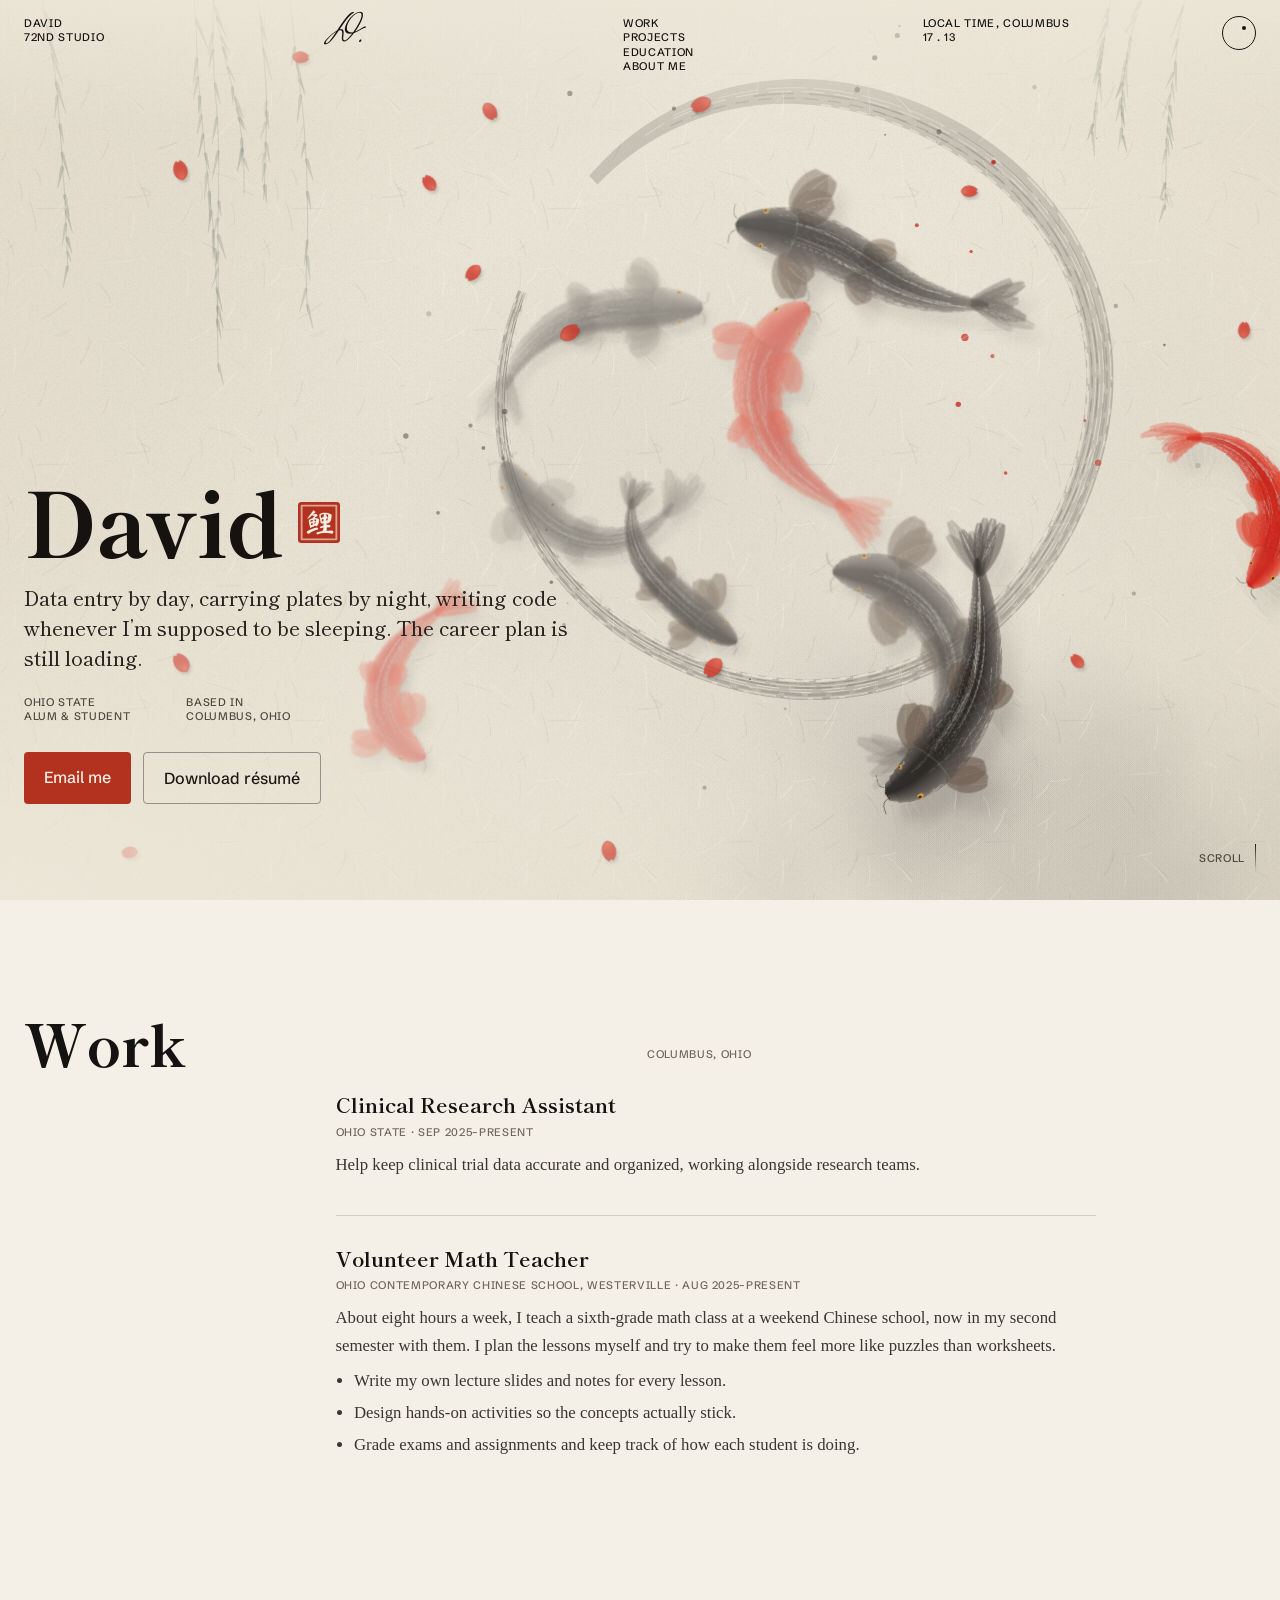
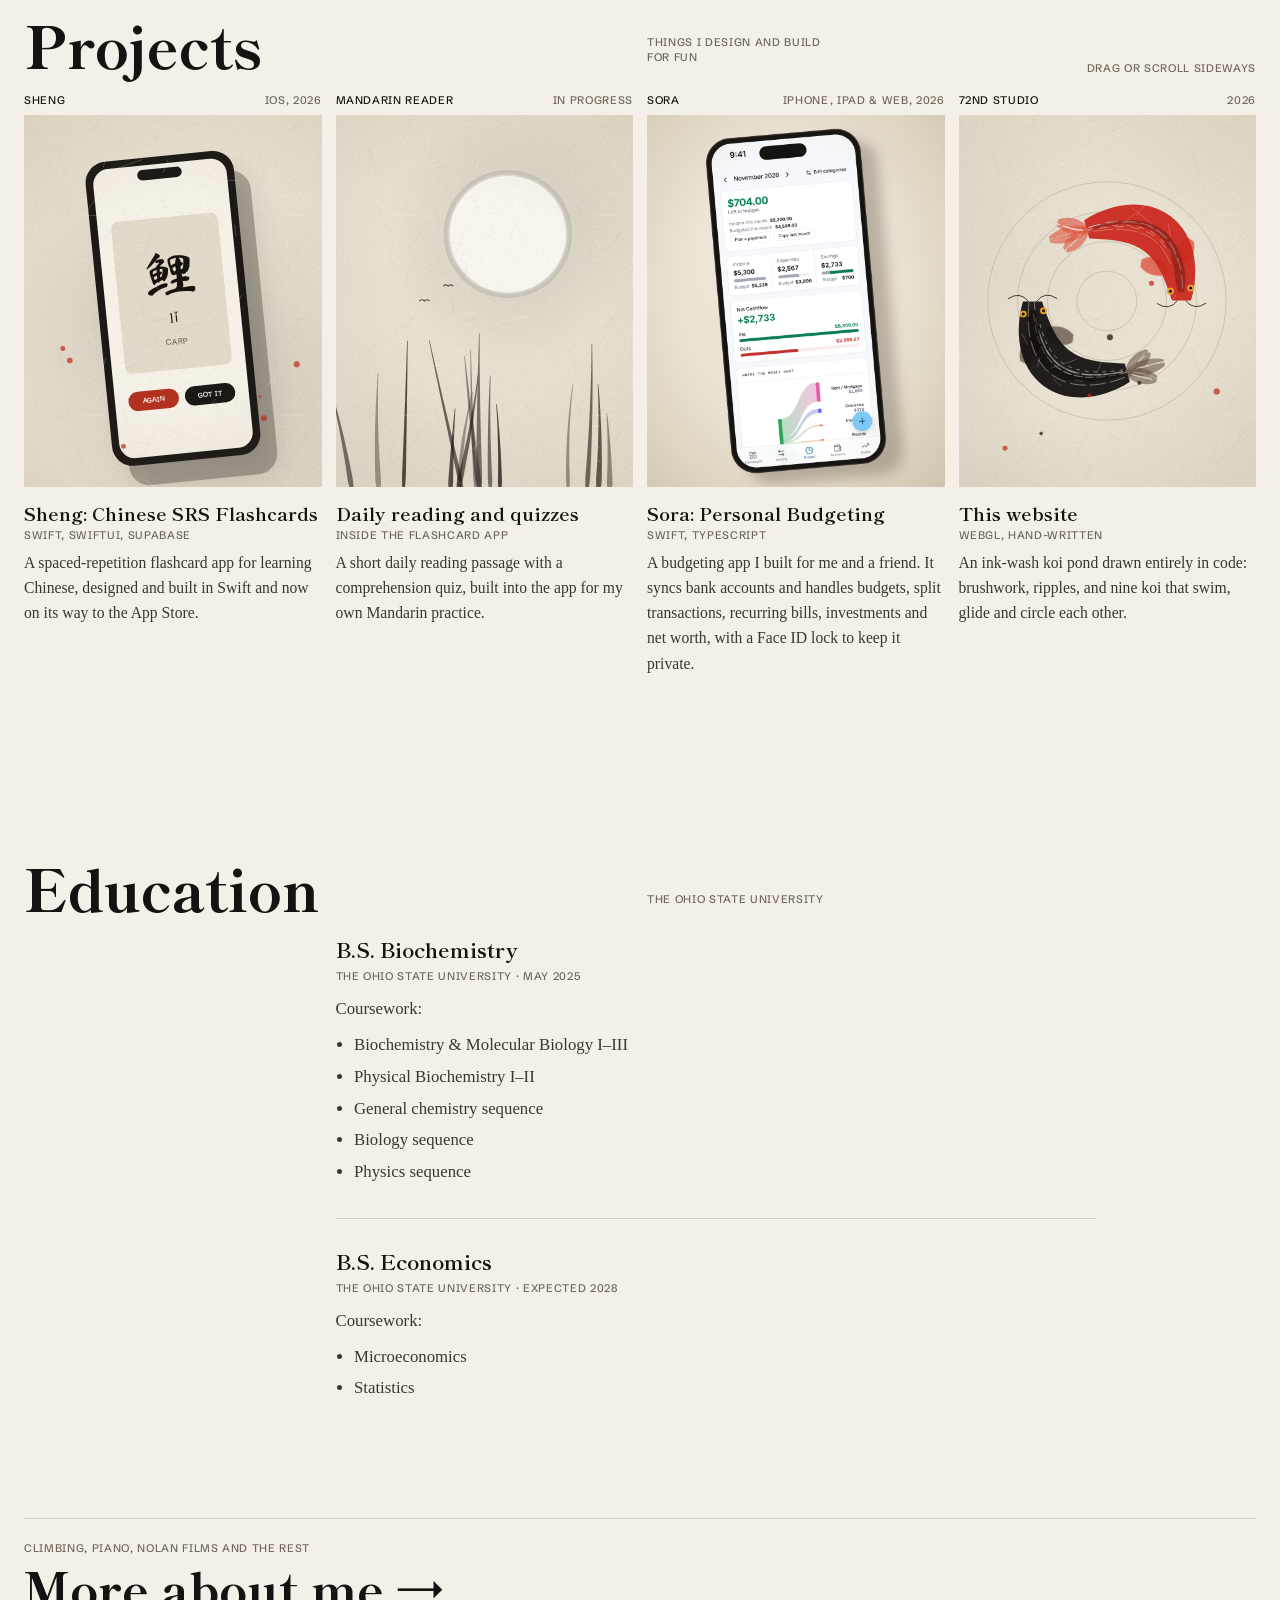
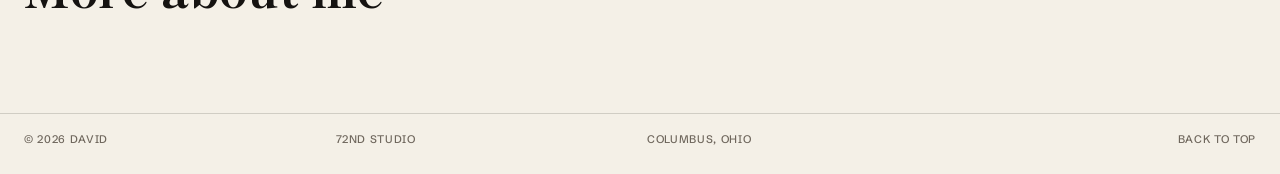
==== index.html @ 35490257 "Move About me to its own page Co-Authored-By: Claude Opus 5.5 <noreply@anthropic.com> Claude-Session" ====
<!doctype html>
<html lang="en">
<head>
<meta charset="utf-8">
<meta name="viewport" content="width=device-width, initial-scale=1">
<title>David | 72nd Studio</title>
<meta name="description" content="David, from Columbus, Ohio. A few things I've made and what I'm up to.">
<meta name="color-scheme" content="light">
<link rel="icon" href="favicon.ico" sizes="any">
<link rel="icon" type="image/png" sizes="32x32" href="favicon-32.png">
<link rel="icon" type="image/png" sizes="192x192" href="icon-192.png">
<link rel="apple-touch-icon" href="apple-touch-icon.png">
<meta name="theme-color" content="#F4F0E7">
<link rel="preconnect" href="https://fonts.googleapis.com">
<link rel="preconnect" href="https://fonts.gstatic.com" crossorigin>
<link href="https://fonts.googleapis.com/css2?family=Shippori+Mincho:wght@500;700;800&family=Schibsted+Grotesk:wght@400;500;600&family=Mrs+Saint+Delafield&display=swap" rel="stylesheet">
<link href="https://fonts.googleapis.com/css2?family=Ma+Shan+Zheng&text=%E9%B2%A4&display=swap" rel="stylesheet">
<style>
  :root {
    --paper: #F4F0E7;
    --paper-2: #EAE3D4;
    --ink: #151311;
    --muted: #6E665C;
    --rule: rgba(21, 19, 17, .16);
    --accent: #B3321F;
    --sans: "Schibsted Grotesk", system-ui, sans-serif;
    --serif: "Shippori Mincho", "Hiragino Mincho ProN", Georgia, serif;
    --sig: "Mrs Saint Delafield", "Snell Roundhand", cursive;
    --gutter: 16px;
    --gap: 12px;
    --head-h: 64px;
  }
  @media (min-width: 760px) { :root { --gutter: 24px; --gap: 14px; } }

  * { box-sizing: border-box; }
  html { -webkit-text-size-adjust: 100%; scroll-behavior: smooth; scroll-padding-top: var(--head-h); }
  body {
    margin: 0; background: var(--paper); color: var(--ink);
    font-family: var(--serif); font-size: 1.05rem; line-height: 1.65;
  }
  a { color: inherit; }
  :focus-visible { outline: 2px solid var(--accent); outline-offset: 3px; border-radius: 2px; }

  /* The small, tracked capitals used for every label, as in an editorial portfolio */
  .label {
    font-family: var(--sans); font-size: 11px; font-weight: 500; line-height: 1.3;
    letter-spacing: .06em; text-transform: uppercase;
  }

  /* ---------- Header: name, signature, sections, local time ---------- */
  .site-head {
    position: fixed; inset: 0 0 auto 0; z-index: 30;
    display: grid; grid-template-columns: 1fr auto 1fr; align-items: start; gap: var(--gap);
    padding: 16px var(--gutter);
    transition: background-color .35s ease, border-color .35s ease;
    border-bottom: 1px solid transparent;
  }
  .site-head.solid {
    background: rgba(244, 240, 231, .9);
    -webkit-backdrop-filter: blur(10px); backdrop-filter: blur(10px);
    border-bottom-color: var(--rule);
  }
  .site-head a { text-decoration: none; }
  .head-name { display: block; }
  .head-sig {
    justify-self: center; font-family: var(--sig); font-size: 40px; line-height: .7;
    letter-spacing: 0; text-transform: none; padding-top: 6px;
  }
  .head-nav, .head-time { display: none; }
  .head-end { justify-self: end; display: flex; align-items: start; gap: 18px; }
  .menu-btn {
    font: inherit; letter-spacing: inherit; text-transform: inherit; color: inherit;
    background: none; border: 0; padding: 0; cursor: pointer;
  }
  .ring {
    width: 34px; height: 34px; border: 1px solid var(--ink); border-radius: 50%;
    display: grid; place-items: center; flex: none;
  }
  .ring::after {
    content: ""; width: 4px; height: 4px; border-radius: 50%; background: var(--ink);
    transform: translate(5px, -5px);
  }
  .ring:hover::after { background: var(--accent); }
  .menu-panel {
    position: fixed; inset: var(--head-h) 0 auto 0; z-index: 29;
    background: var(--paper); border-bottom: 1px solid var(--rule);
    padding: 20px var(--gutter) 28px; display: none;
  }
  .menu-panel.open { display: block; }
  .menu-panel a {
    display: block; font-family: var(--serif); font-size: 1.8rem; font-weight: 700;
    line-height: 1.5; text-decoration: none;
  }
  @media (min-width: 760px) {
    .site-head { grid-template-columns: repeat(4, 1fr) auto; }
    .head-sig { justify-self: start; }
    .head-nav, .head-time { display: block; }
    .head-nav a { display: block; }
    .head-nav a:hover, .head-name:hover { color: var(--accent); }
    .menu-btn, .menu-panel { display: none !important; }
    .head-end { grid-column: 5; }
  }
  .clock .sep { display: inline-block; margin: 0 .3em; animation: tick 2s steps(1) infinite; }
  @keyframes tick { 50% { opacity: .15; } }

  /* ---------- Ink-wash pond hero ---------- */
  .hero {
    position: relative; height: 100vh; height: 100svh; min-height: 560px;
    overflow: hidden; background: #EEE8DA; color: #1A1714;
  }
  .hero canvas {
    position: absolute; inset: 0; width: 100%; height: 100%; display: block;
    touch-action: pan-y;
  }
  .hero::after {
    content: ""; position: absolute; inset: 0; z-index: 1; pointer-events: none;
    background:
      radial-gradient(105% 68% at 0% 100%, rgba(238, 232, 218, .9), rgba(238, 232, 218, 0) 60%),
      linear-gradient(to bottom, rgba(238, 232, 218, .75), rgba(238, 232, 218, 0) 15%);
  }
  .hero.no-gl { background: radial-gradient(120% 90% at 60% 40%, #F3EEE2, #E2D9C6 75%); }
  .hero.no-gl canvas { display: none; }

  .intro {
    position: absolute; left: 0; right: 0; bottom: 0; z-index: 2;
    padding: 0 var(--gutter) 96px; pointer-events: none;
  }
  .intro > div { max-width: 1180px; }
  .intro h1 {
    font-family: var(--serif); font-size: clamp(2.7rem, 7.4vw, 5.6rem);
    line-height: 1.02; letter-spacing: -.01em; font-weight: 800; margin: 0 0 18px; color: #15120F;
  }
  .nowrap { white-space: nowrap; }
  .seal {
    display: inline-grid; place-items: center; vertical-align: .9em;
    font-size: .3em; width: 1.55em; height: 1.55em; margin-left: .55em;
    background: #B3321F; color: #F6EFE2; border-radius: .14em;
    font-family: "Ma Shan Zheng", "Kaiti SC", "STKaiti", "KaiTi", serif; font-weight: 400; line-height: 1;
    box-shadow: inset 0 0 0 .1em #B3321F, inset 0 0 0 .17em rgba(246, 239, 226, .6);
  }
  .seal span { font-size: 1.12em; }
  .intro .lead { font-size: 1.25rem; line-height: 1.5; margin: 0 0 22px; max-width: 30em; color: #26221D; font-weight: 500; }
  .hero-meta {
    display: grid; grid-template-columns: repeat(2, minmax(0, max-content)); gap: 6px 40px;
    color: #4E473F;
  }
  .hero-meta a { pointer-events: auto; text-decoration: none; }
  .hero-meta a:hover { color: var(--accent); }
  .actions { display: flex; flex-wrap: wrap; gap: 12px; margin-top: 28px; font-family: var(--sans); font-size: 1rem; }
  .btn {
    padding: 12px 20px; border-radius: 4px; text-decoration: none; font-weight: 500;
    pointer-events: auto;
  }
  .btn.primary { background: #B3321F; color: #FBF5EA; }
  .btn.primary:hover { background: #962816; }
  .btn.ghost { border: 1.5px solid rgba(26, 23, 20, .4); color: #1A1714; }
  .btn.ghost:hover { border-color: #1A1714; }
  .scroll-cue {
    position: absolute; right: var(--gutter); bottom: 28px; z-index: 2;
    text-decoration: none; color: #4E473F; display: flex; align-items: center; gap: 10px;
  }
  .scroll-cue::after {
    content: ""; width: 1px; height: 28px; background: linear-gradient(#1A1714, transparent);
    animation: drip 2.4s ease-in-out infinite;
  }
  @keyframes drip {
    0% { transform: scaleY(0); transform-origin: top; }
    50% { transform: scaleY(1); transform-origin: top; }
    51% { transform-origin: bottom; }
    100% { transform: scaleY(0); transform-origin: bottom; }
  }
  @media (min-width: 760px) {
    .hero-meta { grid-template-columns: repeat(2, max-content); gap: 6px 56px; }
  }

  /* ---------- Chapters: Work / Education, Projects ---------- */
  .chapter { padding: 112px 0 40px; }
  .chapter-head {
    display: grid; grid-template-columns: 1fr auto; gap: 10px var(--gap);
    padding: 0 var(--gutter); margin-bottom: 18px; align-items: end;
  }
  .chapter-head h2 {
    grid-column: 1 / -1;
    font-family: var(--serif); font-weight: 800; font-size: clamp(2rem, 4.6vw, 3.6rem);
    line-height: 1.05; margin: 0 0 18px;
  }
  .chapter-head .note { color: var(--muted); max-width: 30em; }
  .chapter-head .hint { color: var(--muted); justify-self: end; white-space: nowrap; }
  @media (min-width: 760px) {
    .chapter-head { grid-template-columns: repeat(4, 1fr); }
    .chapter-head h2 { grid-column: 1 / 3; margin: 0; }
    .chapter-head .note { grid-column: 3; }
    .chapter-head .hint { grid-column: 4; }
  }

  .rail {
    display: flex; gap: var(--gap); overflow-x: auto; overscroll-behavior-x: contain;
    scroll-snap-type: x mandatory; scroll-padding-left: var(--gutter);
    padding: 0 var(--gutter) 6px; scrollbar-width: none; cursor: grab;
  }
  .rail::-webkit-scrollbar { display: none; }
  .rail.dragging { cursor: grabbing; scroll-snap-type: none; }
  .rail.dragging .card { pointer-events: none; }
  .card {
    flex: 0 0 78vw; scroll-snap-align: start; margin: 0;
  }
  @media (min-width: 560px) { .card { flex-basis: calc((100vw - 2 * var(--gutter) - var(--gap)) / 2.15); } }
  @media (min-width: 1000px) { .card { flex-basis: calc((100vw - 2 * var(--gutter) - 3 * var(--gap)) / 4); } }
  .card .cap { display: flex; justify-content: space-between; gap: 12px; margin-bottom: 8px; }
  .card .cap span:last-child { color: var(--muted); }
  .art {
    position: relative; aspect-ratio: 4 / 5; overflow: hidden; background: var(--paper-2);
  }
  .art canvas, .art img {
    position: absolute; inset: 0; width: 100%; height: 100%; display: block; object-fit: cover;
    transition: transform 1.2s cubic-bezier(.2, .7, .2, 1);
  }
  .card:hover .art canvas, .card:hover .art img { transform: scale(1.035); }
  .card h3 {
    font-family: var(--serif); font-weight: 700; font-size: 1.15rem; line-height: 1.35;
    margin: 14px 0 2px;
  }
  .card .where { color: var(--muted); margin-bottom: 8px; }
  .card p { margin: 0; font-size: .98rem; line-height: 1.6; color: #3B3631; max-width: 34em; }
  .card ul { margin: 8px 0 0; padding: 0; list-style: none; display: flex; flex-wrap: wrap; gap: 6px; }
  .card li { border: 1px solid var(--rule); padding: 3px 8px; color: #3B3631; }
  .rail-track {
    margin: 22px var(--gutter) 0; height: 1px; background: var(--rule); position: relative;
  }
  .rail-track span {
    position: absolute; left: 0; top: -1px; height: 3px; width: 20%; background: var(--ink);
    transition: width .2s ease, transform .2s ease;
  }
  @media (prefers-reduced-motion: reduce) {
    .art canvas, .art img { transition: none; }
    .clock .sep, .scroll-cue::after { animation: none; }
    html { scroll-behavior: auto; }
  }

  /* ---------- Work and Education: a plain list of entries ---------- */
  .entries { padding: 0 var(--gutter); }
  @media (min-width: 760px) {
    .entries { display: grid; grid-template-columns: repeat(4, 1fr); gap: 0 var(--gap); }
    .entries > * { grid-column: 2 / 5; max-width: 760px; }
  }
  .figures { display: grid; grid-template-columns: repeat(3, 1fr); gap: 16px; margin: 0 0 40px; }
  .figures div { border-left: 3px solid var(--accent); padding-left: 12px; }
  .figures strong { display: block; font-family: var(--serif); font-size: 2rem; line-height: 1.1; font-weight: 800; }
  .figures span { display: block; margin-top: 6px; color: var(--muted); }
  @media (max-width: 520px) { .figures { grid-template-columns: 1fr; } }
  .entry { padding: 0 0 28px; margin: 0 0 28px; border-bottom: 1px solid var(--rule); }
  .entry:last-child { border-bottom: 0; margin-bottom: 0; padding-bottom: 0; }
  .entry h3 { font-family: var(--serif); font-size: 1.3rem; font-weight: 700; line-height: 1.35; margin: 0; }
  .entry .meta { color: var(--muted); margin: 6px 0 12px; }
  .entry p { margin: 0 0 8px; color: #3B3631; }
  .entry ul { margin: 8px 0 0; padding-left: 1.1em; color: #3B3631; }
  .entry li { margin-bottom: 4px; }
  .entry .systems { display: flex; flex-wrap: wrap; gap: 6px; list-style: none; padding: 0; margin-top: 14px; }
  .entry .systems li { border: 1px solid var(--rule); padding: 3px 8px; margin: 0; }

  /* ---------- About me / Contact ---------- */
  .about {
    display: grid; gap: 28px var(--gap); padding: 0 var(--gutter);
  }
  .about .portrait .cap { display: flex; justify-content: space-between; margin-bottom: 8px; }
  .about .portrait .cap span:last-child { color: var(--muted); }
  .about-text .lead {
    font-size: clamp(1.35rem, 2.2vw, 1.75rem); line-height: 1.45; font-weight: 500; margin: 0 0 18px;
  }
  .about-text p { margin: 0 0 14px; color: #3B3631; max-width: 36em; }
  .facts { margin: 0; display: grid; gap: 16px; align-content: start; }
  .facts dt { color: var(--muted); }
  .facts dd { margin: 2px 0 0; font-size: 1.05rem; }
  @media (min-width: 760px) {
    .about { grid-template-columns: repeat(4, 1fr); }
    .about .portrait { grid-column: 1; }
    .about-text { grid-column: 2 / 4; padding-right: 24px; }
    .facts { grid-column: 4; }
  }

  .contact {
    margin: 72px var(--gutter) 0; border-top: 1px solid var(--rule);
    display: grid; grid-template-columns: 1fr; gap: 0 var(--gap);
  }
  .contact a {
    display: block; padding: 18px 0 20px; border-bottom: 1px solid var(--rule); text-decoration: none;
  }
  .contact a .label { color: var(--muted); display: block; margin-bottom: 4px; }
  .contact a strong {
    display: block; font-family: var(--serif); font-weight: 700; font-size: clamp(1.25rem, 2.2vw, 1.7rem);
    line-height: 1.25; overflow-wrap: anywhere;
  }
  .contact a:hover strong { color: var(--accent); }
  @media (min-width: 760px) {
    .contact { grid-template-columns: repeat(4, 1fr); }
    .contact a { border-bottom: 0; padding-top: 22px; }
  }

  .site-foot {
    margin-top: 96px; padding: 18px var(--gutter) 28px; border-top: 1px solid var(--rule);
    display: grid; grid-template-columns: 1fr 1fr; gap: 10px var(--gap); color: var(--muted);
  }
  .site-foot a { text-decoration: none; }
  .site-foot a:hover { color: var(--ink); }
  @media (min-width: 760px) { .site-foot { grid-template-columns: repeat(4, 1fr); } .site-foot > :last-child { justify-self: end; } }
  .more-link { margin: 72px var(--gutter) 0; border-top: 1px solid var(--rule); padding-top: 22px; }
  .more-link a { text-decoration: none; display: inline-block; }
  .more-link .label { display: block; color: var(--muted); margin-bottom: 6px; }
  .more-link strong { font-family: var(--serif); font-weight: 800; font-size: clamp(1.8rem, 4vw, 3rem); line-height: 1.1; }
  .more-link a:hover strong { color: var(--accent); }
</style>
</head>
<body>

<header class="site-head label" id="site-head">
  <a class="head-name" href="#top">David<br>72nd Studio</a>
  <a class="head-sig" href="#top" aria-label="Back to top">D.</a>
  <nav class="head-nav" aria-label="Sections">
    <a href="#work">Work</a>
    <a href="#projects">Projects</a>
    <a href="#education">Education</a>
    <a href="about.html">About me</a>
  </nav>
  <div class="head-time">Local time, Columbus<br><span class="clock" aria-live="off"><span data-h>00</span><span class="sep">.</span><span data-m>00</span></span></div>
  <div class="head-end">
    <button class="menu-btn" type="button" aria-expanded="false" aria-controls="menu-panel">Menu</button>
    <a class="ring" href="#top" aria-label="Back to top"></a>
  </div>
</header>
<nav class="menu-panel" id="menu-panel" aria-label="Sections">
  <a href="#work">Work</a>
  <a href="#projects">Projects</a>
  <a href="#education">Education</a>
  <a href="about.html">About me</a>
</nav>

<section class="hero" id="top" aria-label="Koi pond">
  <canvas id="pond" aria-hidden="true"></canvas>
  <div class="intro">
    <div>
      <h1><span class="nowrap">David<span class="seal" aria-hidden="true"><span>鲤</span></span></span></h1>
      <p class="lead">Data entry by day, carrying plates by night, writing code whenever I’m supposed to be sleeping. The career plan is still&nbsp;loading.</p>
      <div class="hero-meta label">
        <span>Ohio State<br>alum &amp; student</span>
        <a href="about.html">Based in<br>Columbus, Ohio</a>
      </div>
      <div class="actions">
        <a class="btn primary" href="mailto:davidxhvance@gmail.com">Email me</a>
        <a class="btn ghost" href="resume.pdf">Download résumé</a>
      </div>
    </div>
  </div>
  <a class="scroll-cue label" href="#work">Scroll</a>
</section>

<main>

  <section class="chapter" id="work" aria-labelledby="work-title">
    <div class="chapter-head">
      <h2 id="work-title">Work</h2>
      <p class="note label">Columbus, Ohio</p>
    </div>
    <div class="entries">
      <div>
        <div class="entry">
          <h3>Clinical Research Assistant</h3>
          <div class="meta label">Ohio State · Sep 2025–present</div>
          <p>Help keep clinical trial data accurate and organized, working alongside research teams.</p>
        </div>

        <div class="entry">
          <h3>Volunteer Math Teacher</h3>
          <div class="meta label">Ohio Contemporary Chinese School, Westerville · Aug 2025–present</div>
          <p>About eight hours a week, I teach a sixth-grade math class at a weekend Chinese school, now in my second semester with them. I plan the lessons myself and try to make them feel more like puzzles than worksheets.</p>
          <ul>
            <li>Write my own lecture slides and notes for every lesson.</li>
            <li>Design hands-on activities so the concepts actually stick.</li>
            <li>Grade exams and assignments and keep track of how each student is doing.</li>
          </ul>
        </div>
      </div>
    </div>
  </section>

  <section class="chapter" id="projects" aria-labelledby="projects-title">
    <div class="chapter-head">
      <h2 id="projects-title">Projects</h2>
      <p class="note label">Things I design and build<br>for fun</p>
      <span class="hint label">Drag or scroll sideways</span>
    </div>
    <div class="rail" tabindex="0" aria-label="Projects">
      <article class="card">
        <div class="cap label"><span>Sheng</span><span>iOS, 2026</span></div>
        <div class="art" data-art="phone" data-seed="4"></div>
        <h3>Sheng: Chinese SRS Flashcards</h3>
        <div class="where label">Swift, SwiftUI, Supabase</div>
        <p>A spaced-repetition flashcard app for learning Chinese, designed and built in Swift and now on its way to the App Store.</p>
      </article>
      <article class="card">
        <div class="cap label"><span>Mandarin reader</span><span>In progress</span></div>
        <div class="art" data-art="moon" data-seed="8"></div>
        <h3>Daily reading and quizzes</h3>
        <div class="where label">Inside the flashcard app</div>
        <p>A short daily reading passage with a comprehension quiz, built into the app for my own Mandarin practice.</p>
      </article>
      <article class="card">
        <div class="cap label"><span>Sora</span><span>iPhone, iPad &amp; web, 2026</span></div>
        <div class="art"><img src="sora.jpg" alt="Sora's budget screen on an iPhone, showing money left to budget, income, expenses, savings and net cashflow" width="960" height="1200" loading="lazy"></div>
        <h3>Sora: Personal Budgeting</h3>
        <div class="where label">Swift, TypeScript</div>
        <p>A budgeting app I built for me and a friend. It syncs bank accounts and handles budgets, split transactions, recurring bills, investments and net worth, with a Face ID lock to keep it private.</p>
      </article>
      <article class="card">
        <div class="cap label"><span>72nd Studio</span><span>2026</span></div>
        <div class="art" data-art="koi" data-seed="6"></div>
        <h3>This website</h3>
        <div class="where label">WebGL, hand-written</div>
        <p>An ink-wash koi pond drawn entirely in code: brushwork, ripples, and nine koi that swim, glide and circle each other.</p>
      </article>
    </div>
    <div class="rail-track" aria-hidden="true"><span></span></div>
  </section>

  <section class="chapter" id="education" aria-labelledby="education-title">
    <div class="chapter-head">
      <h2 id="education-title">Education</h2>
      <p class="note label">The Ohio State University</p>
    </div>
    <div class="entries">
      <div>
        <div class="entry">
          <h3>B.S. Biochemistry</h3>
          <div class="meta label">The Ohio State University · May 2025</div>
          <p>Coursework:</p>
          <ul>
            <li>Biochemistry &amp; Molecular Biology I–III</li>
            <li>Physical Biochemistry I–II</li>
            <li>General chemistry sequence</li>
            <li>Biology sequence</li>
            <li>Physics sequence</li>
          </ul>
        </div>
        <div class="entry">
          <h3>B.S. Economics</h3>
          <div class="meta label">The Ohio State University · expected 2028</div>
          <p>Coursework:</p>
          <ul>
            <li>Microeconomics</li>
            <li>Statistics</li>
          </ul>
        </div>
      </div>
    </div>
  </section>

  <section class="more-link" aria-label="About me">
    <a href="about.html"><span class="label">Climbing, piano, Nolan films and the rest</span><strong>More about me →</strong></a>
  </section>

</main>

<footer class="site-foot label">
  <span>© <span id="yr"></span> David</span>
  <span>72nd Studio</span>
  <span>Columbus, Ohio</span>
  <a href="#top">Back to top</a>
</footer>

<script>
(() => {
  'use strict';
  document.getElementById('yr').textContent = new Date().getFullYear();

  const hero = document.getElementById('top');
  const canvas = document.getElementById('pond');
  const reduce = matchMedia('(prefers-reduced-motion: reduce)').matches;

  const gl = canvas.getContext('webgl', {
    alpha: false, antialias: false, premultipliedAlpha: false, powerPreference: 'high-performance'
  });
  if (!gl) { hero.classList.add('no-gl'); return; }
  const aniso = gl.getExtension('EXT_texture_filter_anisotropic') ||
                gl.getExtension('WEBKIT_EXT_texture_filter_anisotropic');

  /* ================================================================
     Small helpers
     ================================================================ */
  const clamp = (x, a, b) => (x < a ? a : x > b ? b : x);
  const smooth = (a, b, x) => { const t = clamp((x - a) / (b - a), 0, 1); return t * t * (3 - 2 * t); };
  function rngFrom(seed) {
    let a = seed >>> 0;
    return () => {
      a = (a + 0x6D2B79F5) >>> 0;
      let t = a;
      t = Math.imul(t ^ (t >>> 15), t | 1);
      t ^= t + Math.imul(t ^ (t >>> 7), t | 61);
      return ((t ^ (t >>> 14)) >>> 0) / 4294967296;
    };
  }
  const css = (c, a = 1) => `rgba(${c[0] | 0},${c[1] | 0},${c[2] | 0},${a})`;
  // Texture resolution multiplier: 2 on large or high-density screens, set at start-up
  let RS = 1;
  // A canvas drawn in base texture units but stored at RS x resolution
  function mk(w, h) {
    const c = document.createElement('canvas');
    c.width = Math.round(w * RS); c.height = Math.round(h * RS);
    c.getContext('2d').setTransform(RS, 0, 0, RS, 0, 0);
    return c;
  }
  // Copy one same-sized canvas onto another, pixel for pixel
  function blit(ctx, src) { ctx.save(); ctx.setTransform(1, 0, 0, 1, 0, 0); ctx.drawImage(src, 0, 0); ctx.restore(); }

  /* ================================================================
     Koi anatomy, in texture space (head at left, tail at right)
     ================================================================ */
  const TW = 1024, TH = 256, CY = 128;
  const X0 = 22;                 // snout
  const LB = 0.76 * TW;          // snout to tail base
  const XPED = X0 + LB;          // tail base (caudal peduncle)
  const HWMAX = 80;              // half-width at the widest point
  const TAILX = XPED - 16, TAIL_R = 218, TAIL_A = 0.56;
  const EYE_S = 0.11, EYE_K = 0.9, EYE_R = 7.2;   // eyes sit on the sides of the head

  // Body half-width along the body (s = 0 snout, s = 1 tail base).
  // Koi are blunt-headed and deep-bodied, so the head rounds off quickly
  // and the body stays full well past the middle.
  function hwBody(s) {
    if (s < 0 || s > 1.05) return 0;
    const sm = 0.3, ped = 0.23;
    if (s < sm) return HWMAX * Math.pow(Math.sin(Math.PI / 2 * s / sm), 0.48);
    if (s <= 1) {
      const k = (s - sm) / (1 - sm);
      return HWMAX * (ped + (1 - ped) * Math.pow(Math.cos(Math.PI / 2 * k), 1.0));
    }
    const k = (s - 1) / 0.05;
    return HWMAX * ped * Math.sqrt(Math.max(0, 1 - k * k));
  }
  // Tail fin: a broad, softly forked fan with a frilled edge
  function tailR(a) {
    const t = Math.abs(a) / TAIL_A;
    const frill = 1 + 0.008 * Math.sin(a * 23) + 0.006 * Math.sin(a * 47 + 1.3);
    return TAIL_R * (0.66 + 0.34 * Math.pow(t, 0.9)) * (1 - 0.24 * smooth(0.78, 1, t)) * frill;
  }
  // Pectoral / pelvic fin texture (256 x 256): a rounded paddle of rays
  const FS = 256, FB = { x: 12, y: 128 }, FA0 = -0.74, FA1 = 0.98;
  function finR(a) {
    const t = (a - FA0) / (FA1 - FA0);
    const frill = 1 + 0.007 * Math.sin(a * 19) + 0.005 * Math.sin(a * 41 + 0.7);
    return 184 * (1 - 0.34 * Math.pow(t, 1.8)) * (1 - 0.2 * smooth(0.8, 1, t)) * (1 - 0.14 * smooth(0.14, 0, t)) * frill;
  }

  function bodyPath() {
    const p = new Path2D(), N = 240;
    for (let i = 0; i <= N; i++) { const s = i / N * 1.05; const x = X0 + s * LB, y = CY - hwBody(s); i ? p.lineTo(x, y) : p.moveTo(x, y); }
    for (let i = N; i >= 0; i--) { const s = i / N * 1.05; p.lineTo(X0 + s * LB, CY + hwBody(s)); }
    p.closePath();
    return p;
  }
  function tailPath() {
    const p = new Path2D(); p.moveTo(TAILX, CY);
    for (let k = 0; k <= 80; k++) { const a = -TAIL_A + 2 * TAIL_A * k / 80; const r = tailR(a); p.lineTo(TAILX + Math.cos(a) * r, CY + Math.sin(a) * r); }
    p.closePath();
    return p;
  }
  function finPath() {
    const p = new Path2D(); p.moveTo(FB.x, FB.y);
    for (let k = 0; k <= 80; k++) { const a = FA0 + (FA1 - FA0) * k / 80; const r = finR(a); p.lineTo(FB.x + Math.cos(a) * r, FB.y + Math.sin(a) * r); }
    p.closePath();
    return p;
  }

  /* ================================================================
     Ink-wash painting: koi, fins, petals and the paper itself
     ================================================================ */
  // Three inks: deep sumi black, a lighter grey wash, and vermilion
  const INK = {
    sumi: { body: [18, 16, 15], belly: [70, 64, 60], core: 1.0, edge: 0.9, net: 'rgba(236,230,216,', netA: 0.2, fin: [98, 80, 68], finA: 0.85, tail: [58, 52, 48], gill: 'rgba(236,230,216,0.22)' },
    grey: { body: [52, 50, 48], belly: [118, 112, 106], core: 0.93, edge: 0.75, net: 'rgba(28,26,24,', netA: 0.34, fin: [112, 104, 96], finA: 0.72, tail: [104, 98, 92], gill: 'rgba(28,26,24,0.35)' },
    red:  { body: [204, 36, 26], belly: [226, 76, 56], core: 1.0, edge: 0.9, net: 'rgba(140,18,14,', netA: 0.42, fin: [220, 70, 50], finA: 0.85, tail: [222, 72, 52], gill: 'rgba(140,18,14,0.45)' }
  };
  // Nine koi (jiu li) is the traditional wish for abundance; fewer on small screens
  const KINDS = ['sumi', 'red', 'grey', 'sumi', 'red', 'sumi', 'grey', 'sumi', 'red'];
  const PAPER = [238, 232, 218];

  const OFF = 4000;
  // Fill a path with a soft, blurred edge (works in every browser via the shadow trick)
  function softFill(ctx, path, color, blur) {
    ctx.save();
    ctx.shadowColor = color; ctx.shadowBlur = blur * RS; ctx.shadowOffsetX = OFF * RS; ctx.shadowOffsetY = 0;
    ctx.translate(-OFF, 0); ctx.fillStyle = color; ctx.fill(path);
    ctx.restore();
  }
  function softMask(path, w, h, blur) {
    const m = mk(w, h), x = m.getContext('2d');
    softFill(x, path, '#000', blur);
    return m;
  }

  // One tapered brush stroke along a curve. "dry" streaks of bare paper run through it,
  // the flying-white texture of a fast, half-dry brush.
  function brush(x, rng, p0, p1, p2, w0, w1, color, alpha, dry, leaf) {
    const N = 32, Lp = [], Rp = [], C = [];
    for (let i = 0; i <= N; i++) {
      const t = i / N, it = 1 - t;
      const px = it * it * p0[0] + 2 * it * t * p1[0] + t * t * p2[0];
      const py = it * it * p0[1] + 2 * it * t * p1[1] + t * t * p2[1];
      const dx = 2 * it * (p1[0] - p0[0]) + 2 * t * (p2[0] - p1[0]);
      const dy = 2 * it * (p1[1] - p0[1]) + 2 * t * (p2[1] - p1[1]);
      const l = Math.hypot(dx, dy) || 1, nx = -dy / l, ny = dx / l;
      const press = Math.sin(Math.min(1, t * 5 + 0.25) * Math.PI / 2);
      const w = leaf
        ? w0 * Math.pow(Math.sin(Math.PI * (0.06 + t * 0.9)), 0.55) / 2 + w1 / 2
        : (w0 + (w1 - w0) * Math.pow(t, 0.75)) * press / 2;
      Lp.push([px + nx * w, py + ny * w]); Rp.push([px - nx * w, py - ny * w]); C.push([px, py, nx, ny, w]);
    }
    const path = new Path2D();
    path.moveTo(Lp[0][0], Lp[0][1]);
    for (const q of Lp) path.lineTo(q[0], q[1]);
    for (let i = Rp.length - 1; i >= 0; i--) path.lineTo(Rp[i][0], Rp[i][1]);
    path.closePath();
    // Leaf dabs are laid down wet, so their edges bleed softly into the paper
    if (leaf) softFill(x, path, css(color, alpha), 2.6); else { x.fillStyle = css(color, alpha); x.fill(path); }
    if (dry) {
      x.save(); x.clip(path); x.globalCompositeOperation = 'destination-out'; x.lineCap = 'round';
      for (let k = 0; k < dry; k++) {
        const o = (rng() - 0.5) * 0.9, t0 = Math.floor(rng() * N * 0.5);
        x.lineWidth = 0.5 + rng() * 1.4;
        x.setLineDash([3 + rng() * 22, 2 + rng() * 9]);
        x.strokeStyle = `rgba(0,0,0,${0.35 + rng() * 0.5})`;
        x.beginPath();
        for (let i = t0; i <= N; i++) { const c = C[i]; const X = c[0] + c[2] * c[4] * o, Y = c[1] + c[3] * c[4] * o; i === t0 ? x.moveTo(X, Y) : x.lineTo(X, Y); }
        x.stroke();
      }
      x.restore();
    }
    return path;
  }

  function paintInkTail(ctx, K, rng) {
    const t = mk(TW, TH), x = t.getContext('2d');
    const bx = XPED - 18, n = 6 + Math.floor(rng() * 3);
    for (let k = 0; k < n; k++) {
      const a = (-1 + 2 * clamp((k + (rng() - 0.5) * 0.6) / (n - 1), 0, 1)) * TAIL_A * 0.95;
      const R = tailR(a) * (0.8 + rng() * 0.24);
      const sway = (rng() - 0.5) * 16;
      brush(x, rng,
        [bx + rng() * 8, CY + (rng() - 0.5) * 12],
        [TAILX + Math.cos(a) * R * 0.5, CY + Math.sin(a) * R * 0.42 + sway],
        [TAILX + Math.cos(a) * R, CY + Math.sin(a) * R],
        30 + rng() * 18, 2, K.tail, K.finA * (0.55 + rng() * 0.35), 4, true);
    }
    blit(ctx, t);
  }

  // The criss-cross scale net of xieyi koi painting, wrapped around the body
  function paintNet(ctx, K, rng) {
    const n = mk(TW, TH), x = n.getContext('2d');
    const pitch = 28, dth = 0.42;
    x.lineCap = 'round';
    for (const dir of [1, -1]) {
      for (let x0 = X0 + 0.1 * LB - 300; x0 < XPED + 300; x0 += pitch) {
        x.beginPath();
        let on = false;
        for (let th = -1.35; th <= 1.351; th += 0.05) {
          const px = x0 + dir * th / dth * pitch, s = (px - X0) / LB;
          if (s < 0.22 || s > 1.0) { on = false; continue; }
          const y = CY + Math.sin(th) * hwBody(s);
          if (on) x.lineTo(px, y); else { x.moveTo(px, y); on = true; }
        }
        x.lineWidth = 0.9 + rng() * 1.1;
        x.setLineDash([10 + rng() * 40, 2 + rng() * 10]);
        x.strokeStyle = K.net + (K.netA * (0.5 + rng() * 0.6)) + ')';
        x.stroke();
      }
    }
    // Fade the net in behind the gills and let it thin out toward the tail
    x.globalCompositeOperation = 'destination-in';
    const g = x.createLinearGradient(X0 + 0.2 * LB, 0, XPED, 0);
    g.addColorStop(0, 'rgba(0,0,0,0)'); g.addColorStop(0.16, 'rgba(0,0,0,1)'); g.addColorStop(1, 'rgba(0,0,0,0.45)');
    x.fillStyle = g; x.fillRect(0, 0, TW, TH);
    blit(ctx, n);
  }

  // The body's ink, computed pixel by pixel: darkest along the back, thinning at the flanks
  // and toward the tail (much faster than painting it column by column)
  function bodyWash(K, lean) {
    const c = mk(TW, TH), x = c.getContext('2d');
    const DW = c.width, DH = c.height, img = x.createImageData(DW, DH), d = img.data;
    const stops = (cA, eA) => [
      [0, K.belly, eA * 0.75], [0.28 + lean, K.body, cA * 0.95], [0.55 + lean, K.body, cA],
      [0.86, K.belly, eA], [1, K.belly, eA * 0.6]];
    for (let xd = 0; xd < DW; xd++) {
      const s = ((xd + 0.5) / RS - X0) / LB, hw = hwBody(s);
      if (hw <= 0) continue;
      const fade = smooth(0.6, 1.05, s);
      const st = stops(K.core * (1 - 0.3 * fade), K.edge * (1 - 0.35 * fade));
      const y0 = Math.max(0, Math.floor((CY - hw) * RS)), y1 = Math.min(DH - 1, Math.ceil((CY + hw) * RS));
      for (let yd = y0; yd <= y1; yd++) {
        const u = ((yd + 0.5) / RS - (CY - hw)) / (2 * hw);
        if (u <= 0 || u >= 1) continue;
        let k = 0;
        while (k < st.length - 2 && u > st[k + 1][0]) k++;
        const [u0, c0, a0] = st[k], [u1, c1, a1] = st[k + 1];
        const f = clamp((u - u0) / (u1 - u0), 0, 1);
        const cover = clamp(Math.min(u, 1 - u) * 2 * hw * RS, 0, 1);
        const i = (yd * DW + xd) * 4;
        d[i] = c0[0] + (c1[0] - c0[0]) * f;
        d[i + 1] = c0[1] + (c1[1] - c0[1]) * f;
        d[i + 2] = c0[2] + (c1[2] - c0[2]) * f;
        d[i + 3] = (a0 + (a1 - a0) * f) * cover * 255;
      }
    }
    x.putImageData(img, 0, 0);
    return c;
  }

  function paintInkKoi(K, seed) {
    const rng = rngFrom(seed);
    const c = mk(TW, TH), ctx = c.getContext('2d');
    paintInkTail(ctx, K, rng);

    // Body: one loaded brush, darkest along the back, thinning at the flanks and toward the tail
    const body = bodyPath();
    const lean = (rng() - 0.5) * 0.3;
    const b = bodyWash(K, lean), x = b.getContext('2d');
    x.save(); x.clip(body);
    // Wet ink pooling unevenly
    for (let k = 0; k < 16; k++) {
      const px = X0 + (0.05 + rng() * 0.9) * LB, py = CY + (rng() - 0.5) * HWMAX * 1.4, r = 14 + rng() * 40;
      const gg = x.createRadialGradient(px, py, 0, px, py, r);
      const dark = rng() < 0.6;
      gg.addColorStop(0, css(dark ? K.body : K.belly, dark ? 0.22 : 0.18)); gg.addColorStop(1, css(K.body, 0));
      x.fillStyle = gg; x.fillRect(px - r, py - r, 2 * r, 2 * r);
    }
    // A few sweeping strokes along the body give it the push of a real brush
    const ns = 3 + Math.floor(rng() * 3);
    for (let k = 0; k < ns; k++) {
      const th = (rng() * 2 - 1) * 0.6, s0 = 0.1 + rng() * 0.15, s2 = 0.85 + rng() * 0.15;
      const yAt = s => CY + Math.sin(th) * hwBody(s) * 0.85;
      brush(x, rng, [X0 + s0 * LB, yAt(s0)], [X0 + 0.5 * LB, yAt(0.5) + (rng() - 0.5) * 10], [X0 + s2 * LB, yAt(s2)],
        26 + rng() * 26, 4, K.body, 0.16 + rng() * 0.16, 5);
    }
    paintNet(x, K, rng);
    // Gill line
    x.beginPath();
    for (let th = -1.25; th <= 1.25; th += 0.05) {
      const s = 0.2 + 0.035 * Math.cos(th), px = X0 + s * LB, py = CY + Math.sin(th) * hwBody(s);
      th === -1.25 ? x.moveTo(px, py) : x.lineTo(px, py);
    }
    x.strokeStyle = K.gill; x.lineWidth = 2.2; x.stroke();
    x.restore();

    // Flying white: streaks of bare paper along the body, and a frayed, brushed edge
    x.save(); x.globalCompositeOperation = 'destination-out'; x.lineCap = 'round';
    for (let k = 0; k < 18; k++) {
      const th0 = (rng() * 2 - 1) * 1.2, s1 = 0.16 + rng() * 0.5, s2 = Math.min(1.02, s1 + 0.12 + rng() * 0.4);
      x.lineWidth = 0.6 + rng() * 1.8;
      x.setLineDash([4 + rng() * 28, 2 + rng() * 10]);
      x.strokeStyle = `rgba(0,0,0,${0.3 + rng() * 0.55})`;
      x.beginPath();
      for (let s = s1; s <= s2; s += 0.004) {
        const th = th0 + 0.08 * Math.sin(s * 23 + k), px = X0 + s * LB, py = CY + Math.sin(th) * hwBody(s);
        s === s1 ? x.moveTo(px, py) : x.lineTo(px, py);
      }
      x.stroke();
    }
    x.setLineDash([]);
    for (const side of [-1, 1]) {
      for (let k = 0; k < 80; k++) {
        const s = 0.1 + rng() * 0.95, hw = hwBody(s), px = X0 + s * LB;
        const py = CY + side * hw * (0.88 + rng() * 0.14);
        x.lineWidth = 0.8 + rng() * 2.4;
        x.strokeStyle = `rgba(0,0,0,${0.5 + rng() * 0.5})`;
        x.beginPath(); x.moveTo(px, py); x.lineTo(px + 6 + rng() * 26, py + side * rng() * 2); x.stroke();
      }
    }
    x.restore();
    blit(ctx, b);

    // Dorsal fin: a few short strokes along the spine
    const nd = 4 + Math.floor(rng() * 3);
    for (let k = 0; k < nd; k++) {
      const s = 0.38 + 0.34 * k / nd, px = X0 + s * LB, side = rng() < 0.5 ? -1 : 1;
      brush(ctx, rng, [px, CY], [px + 9, CY + side], [px + 20 + rng() * 8, CY + side * (1 + rng() * 2)],
        4, 1, K.body, 0.35, 0);
    }

    // Mouth
    ctx.beginPath();
    for (let th = -1.0; th <= 1.0; th += 0.05) {
      const s = 0.012 + 0.012 * (1 - Math.cos(th)), px = X0 + s * LB, py = CY + Math.sin(th) * hwBody(Math.max(s, 0.02)) * 0.9;
      th === -1.0 ? ctx.moveTo(px, py) : ctx.lineTo(px, py);
    }
    ctx.strokeStyle = K === INK.red ? 'rgba(120,16,12,0.8)' : 'rgba(14,12,11,0.85)'; ctx.lineWidth = 2.6; ctx.stroke();

    // Eyes: the bright orange-gold eye of the painted koi
    const ex = X0 + EYE_S * LB;
    for (const sd of [-1, 1]) {
      const ey = CY + sd * hwBody(EYE_S) * 0.86;
      const g = ctx.createRadialGradient(ex - 1, ey, 1, ex, ey, 8);
      g.addColorStop(0, '#F7B941'); g.addColorStop(0.8, '#E9922A'); g.addColorStop(1, 'rgba(170,90,20,0.9)');
      ctx.fillStyle = g; ctx.beginPath(); ctx.arc(ex, ey, 8, 0, 6.28); ctx.fill();
      ctx.fillStyle = '#0E0C0B'; ctx.beginPath(); ctx.arc(ex - 1.5, ey + sd * 1.2, 3.8, 0, 6.28); ctx.fill();
    }

    // Barbels: fine curling ink lines
    ctx.lineCap = 'round';
    for (const sd of [-1, 1]) {
      const y0 = CY + sd * hwBody(0.02) * 0.65;
      ctx.strokeStyle = 'rgba(16,14,13,0.85)'; ctx.lineWidth = 1.5;
      ctx.beginPath(); ctx.moveTo(X0 + 3, y0);
      ctx.quadraticCurveTo(X0 - 16, y0 + sd * 6, X0 - 10, y0 + sd * (hwBody(0.06) * 0.55 + 16));
      ctx.stroke();
    }
    return c;
  }

  // Pectoral and pelvic fins: a few broad, quick dabs of the brush
  function paintInkFin(K, seed) {
    const rng = rngFrom(seed ^ 0x51ed27);
    const c = mk(FS, FS), x = c.getContext('2d');
    const n = 2 + Math.floor(rng() * 2);
    for (let k = 0; k < n; k++) {
      const a = FA0 + (FA1 - FA0) * (0.25 + 0.6 * clamp((k + 0.5 + (rng() - 0.5) * 0.5) / n, 0, 1));
      const R = finR(a) * (0.85 + rng() * 0.2);
      brush(x, rng,
        [FB.x + 2, FB.y + (rng() - 0.5) * 10],
        [FB.x + Math.cos(a) * R * 0.5, FB.y + Math.sin(a) * R * 0.5 + (rng() - 0.5) * 14],
        [FB.x + Math.cos(a) * R, FB.y + Math.sin(a) * R],
        76 + rng() * 30, 8, K.fin, K.finA * (0.7 + rng() * 0.3), 3, true);
    }
    return c;
  }

  // A plum-blossom petal in vermilion watercolour
  function paintPetal(seed) {
    const rng = rngFrom(seed);
    const c = mk(64, 64), x = c.getContext('2d');
    const p = new Path2D();
    const w = 20 + rng() * 6;
    p.moveTo(6, 32);
    p.bezierCurveTo(14, 32 - w, 46, 32 - w * 0.9, 58, 27);
    p.lineTo(53, 32);
    p.lineTo(58, 37);
    p.bezierCurveTo(46, 32 + w * 0.9, 14, 32 + w, 6, 32);
    p.closePath();
    softFill(x, p, 'rgba(208,52,38,0.92)', 1.4);
    const g = x.createRadialGradient(14, 32, 2, 26, 32, 34);
    g.addColorStop(0, 'rgba(240,120,96,0.55)'); g.addColorStop(1, 'rgba(200,38,28,0)');
    x.fillStyle = g; x.fill(p);
    x.strokeStyle = 'rgba(150,22,16,0.45)'; x.lineWidth = 1.3; x.stroke(p);
    return c;
  }

  // The paper: grain, faint washes, a brushed enso, willow strands and a few ink flecks
  function grainTile(rng) {
    const t = document.createElement('canvas'); t.width = t.height = 256;
    const x = t.getContext('2d');
    const img = x.createImageData(256, 256), d = img.data;
    for (let i = 0; i < d.length; i += 4) {
      const v = rng();
      d[i] = 110; d[i + 1] = 98; d[i + 2] = 80; d[i + 3] = v < 0.5 ? v * 22 : 0;
    }
    x.putImageData(img, 0, 0);
    x.lineCap = 'round';
    for (let k = 0; k < 70; k++) {
      const px = rng() * 256, py = rng() * 256, a = rng() * Math.PI, l = 6 + rng() * 26;
      x.strokeStyle = rng() < 0.5 ? 'rgba(120,104,84,0.08)' : 'rgba(255,252,244,0.25)';
      x.lineWidth = 0.6 + rng();
      x.beginPath(); x.moveTo(px, py); x.quadraticCurveTo(px + Math.cos(a) * l * 0.5 + 3, py + Math.sin(a) * l * 0.5, px + Math.cos(a) * l, py + Math.sin(a) * l); x.stroke();
    }
    return t;
  }

  function paintPaper() {
    const c = document.createElement('canvas');
    c.width = canvas.width; c.height = canvas.height;
    const x = c.getContext('2d');
    const rng = rngFrom(20261029);
    x.setTransform(DPR, 0, 0, DPR, 0, 0);
    x.fillStyle = css(PAPER); x.fillRect(0, 0, W, H);

    // Large, faint washes, like water seen on silk
    for (let k = 0; k < 9; k++) {
      const px = rng() * W, py = rng() * H, r = Math.max(W, H) * (0.15 + rng() * 0.3);
      const g = x.createRadialGradient(px, py, 0, px, py, r);
      g.addColorStop(0, `rgba(120,118,112,${0.025 + rng() * 0.04})`); g.addColorStop(1, 'rgba(120,118,112,0)');
      x.fillStyle = g; x.fillRect(px - r, py - r, 2 * r, 2 * r);
    }
    // Misty grey wash rising from the lower right
    for (let k = 0; k < 26; k++) {
      const px = W * (0.6 + rng() * 0.45), py = H * (0.72 + rng() * 0.35), r = Math.min(W, H) * (0.06 + rng() * 0.14);
      const g = x.createRadialGradient(px, py, 0, px, py, r);
      g.addColorStop(0, `rgba(90,90,88,${0.03 + rng() * 0.05})`); g.addColorStop(1, 'rgba(90,90,88,0)');
      x.fillStyle = g; x.fillRect(px - r, py - r, 2 * r, 2 * r);
    }

    // Enso: one unbroken brushed circle, left slightly open
    const small = W < 700;
    const ecx = small ? W * 0.52 : W * 0.63, ecy = small ? H * 0.3 : H * 0.44;
    const ER = Math.min(W, H) * (small ? 0.3 : 0.33);
    const a0 = -2.35, sweep = Math.PI * 1.86, N = 260;
    const outer = [], inner = [], mid = [];
    for (let i = 0; i <= N; i++) {
      const t = i / N, a = a0 + sweep * t;
      const w = (4 + 20 * Math.sin(Math.min(1, t * 3 + 0.15) * Math.PI / 2) * (1 - 0.82 * Math.pow(t, 1.6))) * (Math.min(W, H) / 900 + 0.35);
      const r = ER * (1 + 0.025 * Math.sin(t * 7 + 1) + 0.01 * Math.sin(t * 23));
      outer.push([ecx + Math.cos(a) * (r + w / 2), ecy + Math.sin(a) * (r + w / 2)]);
      inner.push([ecx + Math.cos(a) * (r - w / 2), ecy + Math.sin(a) * (r - w / 2)]);
      mid.push([a, r, w]);
    }
    const ep = new Path2D();
    ep.moveTo(outer[0][0], outer[0][1]);
    for (const q of outer) ep.lineTo(q[0], q[1]);
    for (let i = inner.length - 1; i >= 0; i--) ep.lineTo(inner[i][0], inner[i][1]);
    ep.closePath();
    x.fillStyle = 'rgba(32,30,28,0.17)'; x.fill(ep);
    x.save(); x.clip(ep); x.lineCap = 'round';
    for (let k = 0; k < 14; k++) {
      const o = (rng() - 0.5) * 0.95, start = Math.floor(rng() * N * 0.4);
      x.lineWidth = 0.6 + rng() * 1.6;
      x.setLineDash([6 + rng() * 40, 3 + rng() * 14]);
      x.strokeStyle = rng() < 0.55 ? css(PAPER, 0.7) : 'rgba(30,28,26,0.12)';
      x.beginPath();
      for (let i = start; i <= N; i++) { const [a, r, w] = mid[i]; const rr = r + o * w; const X = ecx + Math.cos(a) * rr, Y = ecy + Math.sin(a) * rr; i === start ? x.moveTo(X, Y) : x.lineTo(X, Y); }
      x.stroke();
    }
    x.restore();
    x.setLineDash([]);

    // Willow strands hanging from the upper corners, pale green-grey
    const strand = (sx, sy, len, lean) => {
      let px = sx, py = sy, a = Math.PI / 2 + lean;
      x.strokeStyle = 'rgba(96,108,98,0.18)'; x.lineWidth = 1.1;
      const pts = [];
      x.beginPath(); x.moveTo(px, py);
      const steps = 40;
      for (let i = 0; i < steps; i++) {
        a += (rng() - 0.5) * 0.06 - lean * 0.02;
        px += Math.cos(a) * len / steps; py += Math.sin(a) * len / steps;
        x.lineTo(px, py); pts.push([px, py, a]);
      }
      x.stroke();
      for (let i = 2; i < pts.length; i += 2) {
        if (rng() < 0.35) continue;
        const [qx, qy, qa] = pts[i], side = rng() < 0.5 ? 1 : -1;
        const la = qa + side * (0.1 + rng() * 0.22), ll = (16 + rng() * 22) * (1 - i / pts.length * 0.3);
        brush(x, rng, [qx, qy], [qx + Math.cos(la) * ll * 0.5, qy + Math.sin(la) * ll * 0.5], [qx + Math.cos(la) * ll, qy + Math.sin(la) * ll],
          3.6 + rng() * 1.6, 0.6, [104, 122, 108], 0.16 + rng() * 0.14, 0);
      }
    };
    const scale = Math.min(1, W / 1200) * 0.6 + 0.4;
    const nl = small ? 3 : 6;
    for (let k = 0; k < nl; k++) strand(W * (0.02 + rng() * 0.22), -10, H * (0.22 + rng() * 0.22) * scale, -0.2 + rng() * 0.25);
    if (!small) for (let k = 0; k < 3; k++) strand(W * (0.86 + rng() * 0.12), -10, H * (0.14 + rng() * 0.14), 0.1 + rng() * 0.2);

    // Ink flecks around the enso, and a few drops of vermilion
    for (let k = 0; k < 34; k++) {
      const a = rng() * Math.PI * 2, d = ER * (0.9 + rng() * 0.5);
      const px = ecx + Math.cos(a) * d, py = ecy + Math.sin(a) * d;
      x.fillStyle = `rgba(28,26,24,${0.15 + rng() * 0.35})`;
      x.beginPath(); x.arc(px, py, 0.6 + rng() * 2.4, 0, 6.28); x.fill();
    }
    for (let k = 0; k < 9; k++) {
      const a = -1.2 + rng() * 1.6, d = ER * (0.5 + rng() * 0.6);
      x.fillStyle = `rgba(200,44,32,${0.5 + rng() * 0.35})`;
      x.beginPath(); x.arc(ecx + Math.cos(a) * d, ecy + Math.sin(a) * d, 1.2 + rng() * 2.6, 0, 6.28); x.fill();
    }

    // Grain over everything, at full device resolution
    x.setTransform(1, 0, 0, 1, 0, 0);
    x.fillStyle = x.createPattern(grainTile(rng), 'repeat');
    x.fillRect(0, 0, c.width, c.height);
    // A soft, warm vignette at the edges of the sheet
    const vg = x.createRadialGradient(c.width * 0.55, c.height * 0.45, Math.min(c.width, c.height) * 0.3, c.width * 0.5, c.height * 0.5, Math.max(c.width, c.height) * 0.75);
    vg.addColorStop(0, 'rgba(150,130,100,0)'); vg.addColorStop(1, 'rgba(150,130,100,0.16)');
    x.fillStyle = vg; x.fillRect(0, 0, c.width, c.height);
    return c;
  }

  /* ================================================================
     WebGL plumbing
     ================================================================ */
  const PREC = '#ifdef GL_FRAGMENT_PRECISION_HIGH\nprecision highp float;\n#else\nprecision mediump float;\n#endif\n';

  const VS_QUAD = `
    attribute vec2 aPos; varying vec2 vUv;
    void main(){ vUv = aPos * 0.5 + 0.5; gl_Position = vec4(aPos, 0.0, 1.0); }`;

  const FS_COPY = `
    uniform sampler2D uTex; varying vec2 vUv;
    void main(){ gl_FragColor = texture2D(uTex, vUv); }`;

  const VS_MESH = `
    attribute vec2 aPos; attribute vec2 aUv; attribute vec2 aA; attribute vec2 aC;
    uniform vec2 uRes; uniform vec2 uOffset;
    varying vec2 vUv;
    void main(){
      vec2 p = aPos + uOffset;
      gl_Position = vec4(p.x / uRes.x * 2.0 - 1.0, 1.0 - p.y / uRes.y * 2.0, 0.0, 1.0);
      vUv = aUv;
    }`;

  // Painted koi: deeper fish soften and fade into the paper like distant ink
  const FS_KOI = `
    uniform sampler2D uAlb; uniform float uBias, uDepth; uniform vec3 uPaper;
    varying vec2 vUv;
    void main(){
      vec4 a = texture2D(uAlb, vUv, uBias);
      if (a.a < 0.003) discard;
      vec3 c = mix(a.rgb / a.a, uPaper, uDepth * 0.55);
      float al = a.a * (1.0 - uDepth * 0.3);
      gl_FragColor = vec4(c * al, al);
    }`;

  // A faint grey bleed beneath each fish, as if the ink had soaked into damp paper
  const FS_SHADOW = `
    uniform sampler2D uAlb; uniform float uAlpha, uBias;
    varying vec2 vUv;
    void main(){
      float a = texture2D(uAlb, vUv, uBias).a;
      gl_FragColor = vec4(vec3(0.16, 0.15, 0.14) * a * uAlpha, a * uAlpha);
    }`;

  // Floating petals
  const FS_SPRITE = `
    uniform sampler2D uAlb; uniform float uAlpha;
    varying vec2 vUv;
    void main(){ gl_FragColor = texture2D(uAlb, vUv) * uAlpha; }`;

  // The water surface: ripples gently bend the painting and are drawn as fine ink rings
  const FS_COMP = `
    uniform sampler2D uScene; uniform sampler2D uWave;
    uniform vec2 uRes; uniform vec2 uWaveScale; uniform vec2 uWaveOff;
    uniform float uTime, uRefr;
    varying vec2 vUv;
    float hash(vec2 p){ return fract(sin(dot(p, vec2(12.9898, 78.233))) * 43758.5453); }
    void main(){
      vec2 p = vec2(vUv.x, 1.0 - vUv.y);
      vec2 g = (texture2D(uWave, p * uWaveScale + uWaveOff).rg - 0.5) * 2.0;
      vec2 q = p + g * uRefr / uRes;
      vec3 col = texture2D(uScene, vec2(q.x, 1.0 - q.y)).rgb;
      float ring = smoothstep(0.05, 0.3, length(g));
      float lit = clamp(dot(g, vec2(-0.51, -0.86)) * 2.0, 0.0, 1.0);
      col = mix(col, col * vec3(0.5, 0.52, 0.54), ring * 0.4 * (1.0 - lit));
      col += vec3(0.035) * ring * lit;
      col += (hash(gl_FragCoord.xy + fract(uTime)) - 0.5) / 255.0 * 2.0;
      gl_FragColor = vec4(col, 1.0);
    }`;

  function shader(type, src) {
    const s = gl.createShader(type);
    gl.shaderSource(s, src); gl.compileShader(s);
    if (!gl.getShaderParameter(s, gl.COMPILE_STATUS)) throw new Error(gl.getShaderInfoLog(s));
    return s;
  }
  function program(vs, fs) {
    const p = gl.createProgram();
    gl.attachShader(p, shader(gl.VERTEX_SHADER, vs));
    gl.attachShader(p, shader(gl.FRAGMENT_SHADER, PREC + fs));
    gl.linkProgram(p);
    if (!gl.getProgramParameter(p, gl.LINK_STATUS)) throw new Error(gl.getProgramInfoLog(p));
    const u = {}, a = {};
    for (let i = 0, n = gl.getProgramParameter(p, gl.ACTIVE_UNIFORMS); i < n; i++) { const info = gl.getActiveUniform(p, i); u[info.name] = gl.getUniformLocation(p, info.name); }
    for (let i = 0, n = gl.getProgramParameter(p, gl.ACTIVE_ATTRIBUTES); i < n; i++) { const info = gl.getActiveAttrib(p, i); a[info.name] = gl.getAttribLocation(p, info.name); }
    return { p, u, a };
  }
  function texFromCanvas(c) {
    const t = gl.createTexture();
    gl.bindTexture(gl.TEXTURE_2D, t);
    gl.pixelStorei(gl.UNPACK_PREMULTIPLY_ALPHA_WEBGL, true);
    gl.texImage2D(gl.TEXTURE_2D, 0, gl.RGBA, gl.RGBA, gl.UNSIGNED_BYTE, c);
    gl.pixelStorei(gl.UNPACK_PREMULTIPLY_ALPHA_WEBGL, false);
    mipParams();
    return t;
  }
  function mipParams() {
    gl.generateMipmap(gl.TEXTURE_2D);
    gl.texParameteri(gl.TEXTURE_2D, gl.TEXTURE_MIN_FILTER, gl.LINEAR_MIPMAP_LINEAR);
    gl.texParameteri(gl.TEXTURE_2D, gl.TEXTURE_MAG_FILTER, gl.LINEAR);
    gl.texParameteri(gl.TEXTURE_2D, gl.TEXTURE_WRAP_S, gl.CLAMP_TO_EDGE);
    gl.texParameteri(gl.TEXTURE_2D, gl.TEXTURE_WRAP_T, gl.CLAMP_TO_EDGE);
    if (aniso) gl.texParameterf(gl.TEXTURE_2D, aniso.TEXTURE_MAX_ANISOTROPY_EXT, Math.min(8, gl.getParameter(aniso.MAX_TEXTURE_MAX_ANISOTROPY_EXT)));
  }
  function plainTex(w, h, data) {
    const t = gl.createTexture();
    gl.bindTexture(gl.TEXTURE_2D, t);
    gl.pixelStorei(gl.UNPACK_PREMULTIPLY_ALPHA_WEBGL, false);
    gl.texImage2D(gl.TEXTURE_2D, 0, gl.RGBA, w, h, 0, gl.RGBA, gl.UNSIGNED_BYTE, data || null);
    gl.texParameteri(gl.TEXTURE_2D, gl.TEXTURE_MIN_FILTER, gl.LINEAR);
    gl.texParameteri(gl.TEXTURE_2D, gl.TEXTURE_MAG_FILTER, gl.LINEAR);
    gl.texParameteri(gl.TEXTURE_2D, gl.TEXTURE_WRAP_S, gl.CLAMP_TO_EDGE);
    gl.texParameteri(gl.TEXTURE_2D, gl.TEXTURE_WRAP_T, gl.CLAMP_TO_EDGE);
    return t;
  }
  function target(w, h, old) {
    if (old) { gl.deleteTexture(old.tex); gl.deleteFramebuffer(old.fb); }
    const tex = plainTex(w, h);
    const fb = gl.createFramebuffer();
    gl.bindFramebuffer(gl.FRAMEBUFFER, fb);
    gl.framebufferTexture2D(gl.FRAMEBUFFER, gl.COLOR_ATTACHMENT0, gl.TEXTURE_2D, tex, 0);
    gl.bindFramebuffer(gl.FRAMEBUFFER, null);
    return { tex, fb, w, h };
  }

  /* ================================================================
     Water surface simulation (runs on a coarse grid on the CPU)
     ================================================================ */
  let gw = 0, gh = 0, cur, prev, damp, waveBytes, waveTex, CELL = 4;
  const DAMP = 0.984, KE = 170, SPONGE = 16;
  function simResize() {
    CELL = W * H > 1.6e6 ? 4 : 3;
    gw = Math.ceil(W / CELL) + 3; gh = Math.ceil(H / CELL) + 3;
    cur = new Float32Array(gw * gh); prev = new Float32Array(gw * gh);
    // Waves fade out near the edges instead of bouncing back
    damp = new Float32Array(gw * gh);
    for (let y = 0; y < gh; y++) {
      for (let x = 0; x < gw; x++) {
        const e = Math.min(x, y, gw - 1 - x, gh - 1 - y);
        damp[y * gw + x] = DAMP * (e < SPONGE ? 0.8 + 0.2 * Math.sqrt(e / SPONGE) : 1);
      }
    }
    waveBytes = new Uint8Array(gw * gh * 4);
    for (let i = 0; i < gw * gh; i++) { waveBytes[i * 4] = 128; waveBytes[i * 4 + 1] = 128; waveBytes[i * 4 + 2] = 128; waveBytes[i * 4 + 3] = 255; }
    if (waveTex) gl.deleteTexture(waveTex);
    waveTex = plainTex(gw, gh, waveBytes);
  }
  function drop(x, y, r, amp) {
    if (!cur) return;
    const cx = x / CELL + 1, cy = y / CELL + 1, rc = Math.max(2.6, r / CELL);
    const x0 = Math.max(1, Math.floor(cx - rc)), x1 = Math.min(gw - 2, Math.ceil(cx + rc));
    const y0 = Math.max(1, Math.floor(cy - rc)), y1 = Math.min(gh - 2, Math.ceil(cy + rc));
    for (let yy = y0; yy <= y1; yy++) {
      for (let xx = x0; xx <= x1; xx++) {
        const d = Math.hypot(xx - cx, yy - cy);
        // Displace both time steps so the water starts at rest and rings travel cleanly outward
        if (d < rc) { const v = amp * (0.5 + 0.5 * Math.cos(Math.PI * d / rc)); cur[yy * gw + xx] += v; prev[yy * gw + xx] += v; }
      }
    }
  }
  // Wave equation with an isotropic 9-point Laplacian, so rings stay round
  function simStep() {
    const w = gw;
    for (let y = 1; y < gh - 1; y++) {
      let i = y * w + 1;
      for (let x = 1; x < w - 1; x++, i++) {
        const c = cur[i];
        const lap = (4 * (cur[i - 1] + cur[i + 1] + cur[i - w] + cur[i + w]) +
                     cur[i - w - 1] + cur[i - w + 1] + cur[i + w - 1] + cur[i + w + 1] - 20 * c) / 6;
        prev[i] = (2 * c - prev[i] + 0.5 * lap) * damp[i];
      }
    }
    const t = cur; cur = prev; prev = t;
  }
  function uploadWave() {
    const w = gw;
    for (let y = 1; y < gh - 1; y++) {
      let i = y * w + 1, j = i * 4;
      for (let x = 1; x < w - 1; x++, i++, j += 4) {
        const r = 128 + (cur[i + 1] - cur[i - 1]) * KE, g = 128 + (cur[i + w] - cur[i - w]) * KE;
        waveBytes[j] = r < 0 ? 0 : r > 255 ? 255 : r;
        waveBytes[j + 1] = g < 0 ? 0 : g > 255 ? 255 : g;
      }
    }
    gl.bindTexture(gl.TEXTURE_2D, waveTex);
    gl.pixelStorei(gl.UNPACK_PREMULTIPLY_ALPHA_WEBGL, false);
    gl.texSubImage2D(gl.TEXTURE_2D, 0, 0, 0, gw, gh, gl.RGBA, gl.UNSIGNED_BYTE, waveBytes);
  }

  /* ================================================================
     Koi: behaviour, swimming motion and mesh
     ================================================================ */
  const M = 44;                       // spine points per fish
  const FLOATS_PER_KOI = (2 * M + 16) * 8;
  let W = 0, H = 0, DPR = 1, time = 0;
  const pointer = { x: 0, y: 0, on: false, t: 0 };
  let kois = [];

  // Where the intro text sits, in canvas coordinates
  let textZone = null;
  const introEl = document.querySelector('.intro > div');
  function measureText() {
    if (!introEl) { textZone = null; return; }
    const c = canvas.getBoundingClientRect(), r = introEl.getBoundingClientRect();
    const tw = Math.min(r.width, 760);
    textZone = { x0: r.left - c.left - 20, y0: r.top - c.top - 20, x1: r.left - c.left + tw + 20, y1: r.bottom - c.top + 20 };
  }
  function inTextZone(x, y, pad) {
    const z = textZone;
    return !!z && x > z.x0 - pad && x < z.x1 + pad && y > z.y0 - pad && y < z.y1 + pad;
  }

  const baseL = () => clamp(Math.min(W, H) * 0.36, 130, 340);

  function put(D, o, x, y, u, v, ax, ay, cx, cy) {
    D[o] = x; D[o + 1] = y; D[o + 2] = u; D[o + 3] = v; D[o + 4] = ax; D[o + 5] = ay; D[o + 6] = cx; D[o + 7] = cy;
    return o + 8;
  }

  class Koi {
    constructor(kind) {
      this.kind = kind; this.K = INK[kind];
      this.dance = false;
      this.seed = (Math.random() * 1e9) | 0;
      this.rand = rngFrom(this.seed ^ 0x9e3779b9);
      const r = this.rand;
      this.L = baseL() * (0.78 + r() * 0.4);
      this.girth = 0.94 + r() * 0.14;
      this.z = r() * 0.45; this.zt = this.z; this.zTimer = 4 + r() * 8;
      this.a = r() * Math.PI * 2; this.av = 0;
      this.cruise = this.L * (0.17 + r() * 0.12);
      this.v = this.cruise; this.burst = 0;
      this.phase = r() * 6.28; this.finPhase = r() * 6.28;
      this.glide = false; this.glideTimer = 2 + r() * 5; this.ampF = 1;
      this.kiss = 4 + r() * 10; this.kissQueue = 0; this.kissT = 0;
      this.ns = r() * 100;
      this.seg = this.L / (M - 1);
      const hx = W * (0.12 + r() * 0.76), hy = H * (0.12 + r() * 0.76);
      this.pts = [];
      for (let i = 0; i < M; i++) this.pts.push({ x: hx - Math.cos(this.a) * this.seg * i, y: hy - Math.sin(this.a) * this.seg * i });
      this.rx = new Float32Array(M); this.ry = new Float32Array(M);
      this.tnx = new Float32Array(M); this.tny = new Float32Array(M);
      this.sc = 1;
      this.pickGoal();
      this.alb = texFromCanvas(paintInkKoi(this.K, this.seed));
      this.finAlb = texFromCanvas(paintInkFin(this.K, this.seed));
      this.pose();
    }
    pickGoal() {
      // Prefer open water, away from the intro text
      for (let tries = 0; tries < 8; tries++) {
        this.gx = W * (0.08 + this.rand() * 0.84);
        this.gy = H * (0.1 + this.rand() * 0.8);
        if (!inTextZone(this.gx, this.gy, 0)) break;
      }
      this.timer = 5 + this.rand() * 6;
    }
    startle(x, y, strength) {
      const h = this.pts[0], m = this.pts[M >> 1];
      const d = Math.min(Math.hypot(h.x - x, h.y - y), Math.hypot(m.x - x, m.y - y));
      const R = this.L * 1.1 * strength;
      if (d > R || this.z > 0.8) return;
      this.dance = false;
      const ex = m.x - x, ey = m.y - y, dl = Math.hypot(ex, ey) || 1;
      this.gx = clamp(m.x + ex / dl * this.L * 2.5, W * 0.05, W * 0.95);
      this.gy = clamp(m.y + ey / dl * this.L * 2.5, H * 0.05, H * 0.95);
      this.timer = 3;
      this.burst = this.L * (1.1 + 0.6 * (1 - d / R)) * strength;
      this.zt = Math.min(0.95, this.z + 0.3 + this.rand() * 0.2);
      this.zTimer = 5 + this.rand() * 4;
      this.glide = false;
    }
    update(dt, t) {
      const r = this.rand, h = this.pts[0];
      // Drift up and down through the water
      this.zTimer -= dt;
      if (this.zTimer <= 0) { this.zt = Math.pow(r(), 1.6) * 0.6; this.zTimer = 6 + r() * 10; }
      // Koi passing beneath the text glide deeper, so the words stay readable
      const under = inTextZone(this.pts[M >> 1].x, this.pts[M >> 1].y, this.L * 0.25);
      if (under && this.zt < 0.6) { this.zt = 0.6 + r() * 0.15; this.zTimer = Math.max(this.zTimer, 3); }
      this.z += (this.zt - this.z) * Math.min(1, dt * (under ? 0.9 : 0.22));

      this.timer -= dt;
      if (!this.dance && (this.timer <= 0 || Math.hypot(this.gx - h.x, this.gy - h.y) < this.L * 0.5)) this.pickGoal();
      let dx = this.gx - h.x, dy = this.gy - h.y;
      const dl = Math.hypot(dx, dy) || 1; dx /= dl; dy /= dl;

      // Give each other room
      for (const o of kois) {
        if (o === this || (this.dance && o.dance)) continue;
        const m = o.pts[M >> 1], ex = h.x - m.x, ey = h.y - m.y, d = Math.hypot(ex, ey) || 1;
        const R = (this.L + o.L) * 0.38;
        if (d < R && Math.abs(this.z - o.z) < 0.4) { const f = (1 - d / R) * 1.6; dx += ex / d * f; dy += ey / d * f; }
      }
      // Shy away from a hand near the surface
      if (pointer.on && this.z < 0.65) {
        const ex = h.x - pointer.x, ey = h.y - pointer.y, d = Math.hypot(ex, ey) || 1, R = this.L * 0.75;
        if (d < R) { const f = (1 - d / R) * 2.2; dx += ex / d * f; dy += ey / d * f; }
      }
      const mg = this.L * 0.3;
      if (h.x < -mg) dx += 1.5; if (h.x > W + mg) dx -= 1.5;
      if (h.y < -mg) dy += 1.5; if (h.y > H + mg) dy -= 1.5;

      const want = Math.atan2(dy, dx);
      let diff = want - this.a; diff = Math.atan2(Math.sin(diff), Math.cos(diff));
      const bursting = this.burst > 0.05 * this.L;
      const maxW = Math.min(bursting ? 3.2 : 1.3, this.v / (0.42 * this.L) + 0.18);
      const tav = clamp(diff * 1.3, -maxW, maxW);
      this.av += (tav - this.av) * Math.min(1, dt * (bursting ? 6 : 2.2));
      this.a += this.av * dt;

      // Alternate between swimming and gliding
      this.glideTimer -= dt;
      if (this.glideTimer <= 0) {
        this.glide = !this.glide && r() < 0.6;
        this.glideTimer = this.glide ? 1.5 + r() * 2.5 : 3 + r() * 6;
      }
      const nz = 0.5 + 0.28 * Math.sin(t * 0.19 + this.ns) + 0.22 * Math.sin(t * 0.11 + this.ns * 1.7);
      const vt = this.cruise * (0.65 + 0.7 * nz) * (this.glide ? 0.5 : 1) + this.burst;
      this.burst *= Math.exp(-dt * 1.3);
      this.v += (vt - this.v) * Math.min(1, dt * (this.glide ? 0.5 : 1.4));

      h.x += Math.cos(this.a) * this.v * dt;
      h.y += Math.sin(this.a) * this.v * dt;
      for (let i = 1; i < M; i++) {
        const p = this.pts[i - 1], c = this.pts[i];
        const ex = c.x - p.x, ey = c.y - p.y, d = Math.hypot(ex, ey) || 1;
        c.x = p.x + ex / d * this.seg; c.y = p.y + ey / d * this.seg;
      }

      // Tail beat and fin sculling
      const sw = clamp(this.v / (0.45 * this.L), 0, 1);
      const ampT = (0.28 + 0.72 * sw) * (this.glide ? 0.35 : 1) + clamp(this.burst / this.L, 0, 1) * 0.6;
      this.ampF += (ampT - this.ampF) * Math.min(1, dt * 1.5);
      this.phase += Math.PI * 2 * (0.45 + 1.5 * this.v / this.L) * dt;
      this.finPhase += Math.PI * 2 * (0.5 + 0.4 * (1 - sw)) * dt;

      // Rising koi sometimes kiss the surface
      if (!reduce) {
        this.kiss -= dt;
        if (this.kiss <= 0) {
          if (this.z < 0.22) { this.kissQueue = 2 + Math.floor(r() * 2); this.kissT = 0; }
          this.kiss = 7 + r() * 12;
        }
        if (this.kissQueue > 0) {
          this.kissT -= dt;
          if (this.kissT <= 0) {
            drop(h.x + Math.cos(this.a) * this.seg * 0.4, h.y + Math.sin(this.a) * this.seg * 0.4, 8, 1.6);
            this.kissQueue--; this.kissT = 0.3;
          }
        }
        if (this.burst > this.L * 0.4 && this.z < 0.3) {
          const tp = this.pts[M - 4];
          drop(tp.x, tp.y, 7, 0.35);
        }
      }
      this.pose();
    }
    pose() {
      const P = this.pts, sc = 1 - 0.13 * this.z, mid = P[M >> 1];
      for (let i = 0; i < M; i++) {
        const a = P[Math.max(0, i - 1)], b = P[Math.min(M - 1, i + 1)];
        let tx = b.x - a.x, ty = b.y - a.y; const l = Math.hypot(tx, ty) || 1; tx /= l; ty /= l;
        const s = i / (M - 1);
        const A = this.L * (0.006 + 0.07 * s * s) * this.ampF;
        const off = A * Math.sin(this.phase - s * Math.PI * 1.8);
        const px = P[i].x - ty * off, py = P[i].y + tx * off;
        this.rx[i] = mid.x + (px - mid.x) * sc; this.ry[i] = mid.y + (py - mid.y) * sc;
      }
      for (let i = 0; i < M; i++) {
        const ia = Math.max(0, i - 1), ib = Math.min(M - 1, i + 1);
        let tx = this.rx[ib] - this.rx[ia], ty = this.ry[ib] - this.ry[ia];
        const l = Math.hypot(tx, ty) || 1;
        this.tnx[i] = tx / l; this.tny[i] = ty / l;
      }
      this.sc = sc;
    }
    writeMesh(D, o) {
      const hw = 0.125 * this.L * this.girth * this.sc;
      for (let i = 0; i < M; i++) {
        const x = this.rx[i], y = this.ry[i], tx = this.tnx[i], ty = this.tny[i], cx = -ty, cy = tx, u = i / (M - 1);
        o = put(D, o, x - cx * hw, y - cy * hw, u, 0, tx, ty, cx, cy);
        o = put(D, o, x + cx * hw, y + cy * hw, u, 1, tx, ty, cx, cy);
      }
      const up = (X0 + 0.215 * LB) / TW, uv = (X0 + 0.5 * LB) / TW;
      o = this.fin(D, o, up, 1, 0.75, 0.24, true);
      o = this.fin(D, o, up, -1, 0.75, 0.24, true);
      o = this.fin(D, o, uv, 1, 0.55, 0.15, false);
      o = this.fin(D, o, uv, -1, 0.55, 0.15, false);
      return o;
    }
    fin(D, o, u, side, inset, lenK, pect) {
      const f = u * (M - 1), i0 = Math.min(M - 2, Math.floor(f)), k = f - i0;
      const x = this.rx[i0] + (this.rx[i0 + 1] - this.rx[i0]) * k;
      const y = this.ry[i0] + (this.ry[i0 + 1] - this.ry[i0]) * k;
      let tx = this.tnx[i0] + (this.tnx[i0 + 1] - this.tnx[i0]) * k;
      let ty = this.tny[i0] + (this.tny[i0 + 1] - this.tny[i0]) * k;
      const tl = Math.hypot(tx, ty) || 1; tx /= tl; ty /= tl;
      const cx = -ty, cy = tx;
      const hwb = hwBody((u * TW - X0) / LB) / TW * this.L * this.girth * this.sc;
      const ax = x + cx * side * hwb * inset, ay = y + cy * side * hwb * inset;
      const sw = clamp(this.v / (0.7 * this.L), 0, 1);
      let spread = pect
        ? (1.1 - 0.55 * sw) + 0.2 * Math.sin(this.finPhase + side * 0.7)
        : (0.55 - 0.15 * sw) + 0.08 * Math.sin(this.finPhase * 0.8 + side);
      spread += clamp(this.av * side * 0.25, -0.2, 0.25);
      const ca = Math.cos(spread), sa = Math.sin(spread);
      const fx = tx * ca + cx * side * sa, fy = ty * ca + cy * side * sa;
      let hx = -fy, hy = fx;
      if (hx * -tx + hy * -ty < 0) { hx = -hx; hy = -hy; }
      const Lf = this.L * lenK * this.sc * (pect ? 0.9 + 0.1 * Math.sin(this.finPhase + side) : 1);
      const b = FB.x / FS;
      const ox = ax - fx * Lf * b, oy = ay - fy * Lf * b;
      const corners = [[0, 0], [0, 1], [1, 0], [1, 1]];
      for (const [uu, vv] of corners) {
        o = put(D, o, ox + fx * Lf * uu + hx * (0.5 - vv) * Lf, oy + fy * Lf * uu + hy * (0.5 - vv) * Lf, uu, vv, fx, fy, -hx, -hy);
      }
      return o;
    }
    destroy() { gl.deleteTexture(this.alb); gl.deleteTexture(this.finAlb); }
  }

  /* ================================================================
     Petals drifting on the surface
     ================================================================ */
  let petals = [], petalTex = [], petalBuf = null, petalData = null;
  function makePetals() {
    const n = W < 640 ? 8 : 14;
    petals = Array.from({ length: n }, (_, i) => ({
      x: Math.random() * W, y: Math.random() * H,
      vx: 0, vy: 0, a: Math.random() * 6.28, va: (Math.random() - 0.5) * 0.4,
      s: 9 + Math.random() * 7, ph: Math.random() * 10, tex: i % petalTex.length
    }));
    petalData = new Float32Array(n * 6 * 8);
  }
  function updatePetals(dt, t) {
    for (const p of petals) {
      // A light breeze, plus the slope of the water: petals slide off ripple crests
      const wx = 7 + 4 * Math.sin(t * 0.07 + p.ph), wy = 2.5 + 2 * Math.cos(t * 0.05 + p.ph);
      let gx = 0, gy = 0;
      const cx = Math.round(p.x / CELL + 1), cy = Math.round(p.y / CELL + 1);
      if (cx > 1 && cy > 1 && cx < gw - 2 && cy < gh - 2) {
        const i = cy * gw + cx;
        gx = cur[i + 1] - cur[i - 1]; gy = cur[i + gw] - cur[i - gw];
      }
      p.vx += ((wx - p.vx) * 0.6 - gx * 900) * dt;
      p.vy += ((wy - p.vy) * 0.6 - gy * 900) * dt;
      p.x += p.vx * dt; p.y += p.vy * dt;
      p.a += (p.va + gx * 3) * dt;
      const m = 30;
      if (p.x > W + m) p.x = -m; if (p.x < -m) p.x = W + m;
      if (p.y > H + m) p.y = -m; if (p.y < -m) p.y = H + m;
    }
  }
  function writePetals() {
    let o = 0;
    for (const p of petals) {
      const c = Math.cos(p.a), s = Math.sin(p.a), h = p.s;
      const corner = (u, v) => [p.x + (u - 0.5) * 2 * h * c - (v - 0.5) * 2 * h * s, p.y + (u - 0.5) * 2 * h * s + (v - 0.5) * 2 * h * c];
      for (const [u, v] of [[0, 0], [1, 0], [0, 1], [0, 1], [1, 0], [1, 1]]) {
        const [x, y] = corner(u, v);
        o = put(petalData, o, x, y, u, v, 0, 0, 0, 0);
      }
    }
  }

  /* ================================================================
     Two koi circling each other, a living yin and yang
     ================================================================ */
  let dance = null, danceTimer = 9;
  function updateDance(dt) {
    if (dance) {
      dance.t += dt; dance.ang += dance.w * dt;
      const [A, B] = dance.pair;
      [[A, 0], [B, Math.PI]].forEach(([k, off]) => {
        const ang = dance.ang + off + 0.75 * Math.sign(dance.w);
        k.gx = dance.cx + Math.cos(ang) * dance.r;
        k.gy = dance.cy + Math.sin(ang) * dance.r;
        k.timer = 1;
        if (k.zt > 0.15) { k.zt = 0.08; k.zTimer = 3; }
      });
      if (dance.t > dance.dur || !A.dance || !B.dance) {
        A.dance = B.dance = false; dance = null; danceTimer = 16 + Math.random() * 16;
      }
      return;
    }
    danceTimer -= dt;
    if (danceTimer > 0) return;
    const reds = kois.filter(k => k.kind === 'red'), inks = kois.filter(k => k.kind !== 'red');
    if (!reds.length || !inks.length) { danceTimer = 10; return; }
    const A = inks[Math.floor(Math.random() * inks.length)], B = reds[Math.floor(Math.random() * reds.length)];
    const ma = A.pts[M >> 1], mb = B.pts[M >> 1];
    let cx = clamp((ma.x + mb.x) / 2, W * 0.25, W * 0.8), cy = clamp((ma.y + mb.y) / 2, H * 0.22, H * 0.72);
    if (inTextZone(cx, cy, (A.L + B.L) * 0.4)) { cx = W * 0.66; cy = H * 0.36; }
    const r = (A.L + B.L) * 0.3;
    const w = ((A.cruise + B.cruise) / 2 * 1.15 / r) * (Math.random() < 0.5 ? 1 : -1);
    dance = { pair: [A, B], cx, cy, r, w, ang: Math.atan2(ma.y - cy, ma.x - cx), t: 0, dur: 13 + Math.random() * 6 };
    A.dance = B.dance = true;
  }

  /* ================================================================
     Set-up, render loop and interaction
     ================================================================ */
  let P_copy, P_koi, P_shadow, P_sprite, P_comp, quadBuf, meshBuf, meshData;
  let scene = null, paperTex = null;
  let ready = false, visible = true, looping = false, last = 0, acc = 0;

  function bindQuad(P) {
    gl.bindBuffer(gl.ARRAY_BUFFER, quadBuf);
    for (let i = 1; i < 4; i++) gl.disableVertexAttribArray(i);
    const l = P.a.aPos;
    gl.enableVertexAttribArray(l);
    gl.vertexAttribPointer(l, 2, gl.FLOAT, false, 0, 0);
  }
  function bindMesh(P, buf) {
    gl.bindBuffer(gl.ARRAY_BUFFER, buf || meshBuf);
    for (let i = 0; i < 4; i++) gl.disableVertexAttribArray(i);
    const set = (name, size, off) => {
      const l = P.a[name];
      if (l === undefined || l < 0) return;
      gl.enableVertexAttribArray(l);
      gl.vertexAttribPointer(l, size, gl.FLOAT, false, 32, off);
    };
    set('aPos', 2, 0); set('aUv', 2, 8); set('aA', 2, 16); set('aC', 2, 24);
  }
  function canvasTex(c, old) {
    if (old) gl.deleteTexture(old);
    const t = plainTex(1, 1);
    gl.bindTexture(gl.TEXTURE_2D, t);
    gl.pixelStorei(gl.UNPACK_PREMULTIPLY_ALPHA_WEBGL, false);
    gl.pixelStorei(gl.UNPACK_FLIP_Y_WEBGL, true);
    gl.texImage2D(gl.TEXTURE_2D, 0, gl.RGBA, gl.RGBA, gl.UNSIGNED_BYTE, c);
    gl.pixelStorei(gl.UNPACK_FLIP_Y_WEBGL, false);
    return t;
  }

  function resize() {
    const rect = canvas.getBoundingClientRect();
    const nw = Math.max(1, rect.width), nh = Math.max(1, rect.height);
    // Render at the screen's full sharpness, up to about 4K worth of pixels
    let dpr = Math.min(window.devicePixelRatio || 1, 3);
    if (nw * nh * dpr * dpr > 8.3e6) dpr = Math.sqrt(8.3e6 / (nw * nh));
    const changedSize = Math.abs(nw - W) > 2 || Math.abs(nh - H) > 2 || dpr !== DPR;
    if (!changedSize && scene) return;
    W = nw; H = nh; DPR = dpr;
    canvas.width = Math.round(W * DPR); canvas.height = Math.round(H * DPR);
    scene = target(canvas.width, canvas.height, scene);
    paperTex = canvasTex(paintPaper(), paperTex);
    simResize();
    measureText();
    if (ready) { syncKoiCount(); makePetals(); }
  }

  function syncKoiCount() {
    const want = W < 640 ? 5 : W < 1100 ? 7 : 9;
    while (kois.length > want) kois.pop().destroy();
    while (kois.length < want) kois.push(new Koi(KINDS[kois.length]));
    for (const k of kois) {
      // keep everyone in the pond after a resize
      const h = k.pts[0];
      if (h.x < -k.L || h.x > W + k.L || h.y < -k.L || h.y > H + k.L) {
        const nx = W * (0.2 + Math.random() * 0.6), ny = H * (0.2 + Math.random() * 0.6);
        const dx = nx - h.x, dy = ny - h.y;
        for (const p of k.pts) { p.x += dx; p.y += dy; }
      }
      k.pickGoal();
    }
    meshData = new Float32Array(kois.length * FLOATS_PER_KOI);
  }

  function render() {
    // Pass 1: the paper, the soft ink bleed beneath each fish, then the koi
    gl.bindFramebuffer(gl.FRAMEBUFFER, scene.fb);
    gl.viewport(0, 0, scene.w, scene.h);
    gl.disable(gl.BLEND);
    gl.useProgram(P_copy.p); bindQuad(P_copy);
    gl.activeTexture(gl.TEXTURE0); gl.bindTexture(gl.TEXTURE_2D, paperTex);
    gl.uniform1i(P_copy.u.uTex, 0);
    gl.drawArrays(gl.TRIANGLE_STRIP, 0, 4);

    const order = kois.slice().sort((a, b) => b.z - a.z);
    let o = 0;
    for (const k of order) { k.vbase = o / 8; o = k.writeMesh(meshData, o); }
    gl.bindBuffer(gl.ARRAY_BUFFER, meshBuf);
    gl.bufferData(gl.ARRAY_BUFFER, meshData, gl.DYNAMIC_DRAW);

    gl.enable(gl.BLEND);
    gl.blendFunc(gl.ONE, gl.ONE_MINUS_SRC_ALPHA);

    gl.useProgram(P_shadow.p); bindMesh(P_shadow);
    gl.uniform2f(P_shadow.u.uRes, W, H);
    gl.uniform1i(P_shadow.u.uAlb, 0);
    for (const k of order) {
      const d = k.L * (0.02 + 0.06 * (1 - k.z));
      gl.uniform2f(P_shadow.u.uOffset, 0.58 * d, 0.81 * d);
      gl.uniform1f(P_shadow.u.uAlpha, 0.16 * (1 - k.z * 0.5));
      gl.uniform1f(P_shadow.u.uBias, 2.5 + 2.0 * (1 - k.z));
      gl.activeTexture(gl.TEXTURE0); gl.bindTexture(gl.TEXTURE_2D, k.finAlb);
      for (let f = 0; f < 4; f++) gl.drawArrays(gl.TRIANGLE_STRIP, k.vbase + 2 * M + f * 4, 4);
      gl.bindTexture(gl.TEXTURE_2D, k.alb);
      gl.drawArrays(gl.TRIANGLE_STRIP, k.vbase, 2 * M);
    }

    gl.useProgram(P_koi.p); bindMesh(P_koi);
    const U = P_koi.u;
    gl.uniform2f(U.uRes, W, H);
    gl.uniform2f(U.uOffset, 0, 0);
    gl.uniform3f(U.uPaper, PAPER[0] / 255, PAPER[1] / 255, PAPER[2] / 255);
    gl.uniform1i(U.uAlb, 0);
    gl.activeTexture(gl.TEXTURE0);
    for (const k of order) {
      gl.uniform1f(U.uBias, Math.max(0, k.z - 0.2) * 2.6);
      gl.uniform1f(U.uDepth, k.z);
      gl.bindTexture(gl.TEXTURE_2D, k.finAlb);
      for (let f = 0; f < 4; f++) gl.drawArrays(gl.TRIANGLE_STRIP, k.vbase + 2 * M + f * 4, 4);
      gl.bindTexture(gl.TEXTURE_2D, k.alb);
      gl.drawArrays(gl.TRIANGLE_STRIP, k.vbase, 2 * M);
    }

    // Pass 2: through the moving water surface
    gl.bindFramebuffer(gl.FRAMEBUFFER, null);
    gl.viewport(0, 0, canvas.width, canvas.height);
    gl.disable(gl.BLEND);
    gl.useProgram(P_comp.p); bindQuad(P_comp);
    const C = P_comp.u;
    gl.activeTexture(gl.TEXTURE0); gl.bindTexture(gl.TEXTURE_2D, scene.tex);
    gl.activeTexture(gl.TEXTURE1); gl.bindTexture(gl.TEXTURE_2D, waveTex);
    gl.uniform1i(C.uScene, 0); gl.uniform1i(C.uWave, 1);
    gl.uniform2f(C.uRes, W, H);
    gl.uniform2f(C.uWaveScale, W / CELL / gw, H / CELL / gh);
    gl.uniform2f(C.uWaveOff, 1.5 / gw, 1.5 / gh);
    gl.uniform1f(C.uTime, time);
    gl.uniform1f(C.uRefr, 6.0);
    gl.drawArrays(gl.TRIANGLE_STRIP, 0, 4);

    // Petals float on top of the water, each with a faint shadow
    writePetals();
    gl.bindBuffer(gl.ARRAY_BUFFER, petalBuf);
    gl.bufferData(gl.ARRAY_BUFFER, petalData, gl.DYNAMIC_DRAW);
    gl.enable(gl.BLEND);
    gl.blendFunc(gl.ONE, gl.ONE_MINUS_SRC_ALPHA);
    gl.useProgram(P_shadow.p); bindMesh(P_shadow, petalBuf);
    gl.uniform2f(P_shadow.u.uRes, W, H);
    gl.uniform2f(P_shadow.u.uOffset, 2, 3);
    gl.uniform1f(P_shadow.u.uAlpha, 0.18);
    gl.uniform1f(P_shadow.u.uBias, 1.5);
    gl.activeTexture(gl.TEXTURE0);
    petals.forEach((p, i) => { gl.bindTexture(gl.TEXTURE_2D, petalTex[p.tex]); gl.drawArrays(gl.TRIANGLES, i * 6, 6); });
    gl.useProgram(P_sprite.p); bindMesh(P_sprite, petalBuf);
    gl.uniform2f(P_sprite.u.uRes, W, H);
    gl.uniform2f(P_sprite.u.uOffset, 0, 0);
    gl.uniform1f(P_sprite.u.uAlpha, 0.92);
    gl.uniform1i(P_sprite.u.uAlb, 0);
    petals.forEach((p, i) => { gl.bindTexture(gl.TEXTURE_2D, petalTex[p.tex]); gl.drawArrays(gl.TRIANGLES, i * 6, 6); });
    gl.disable(gl.BLEND);
  }

  function frame(now) {
    const dt = clamp((now - last) / 1000, 0, 0.05);
    last = now;
    time += dt;
    acc += dt;
    let n = 0;
    while (acc >= 1 / 60 && n < 4) { simStep(); acc -= 1 / 60; n++; }
    if (n === 4) acc = 0;
    updateDance(dt);
    for (const k of kois) k.update(dt, time);
    updatePetals(dt, time);
    uploadWave();
    render();
    if (visible) requestAnimationFrame(frame); else looping = false;
  }
  function start() {
    if (!ready || reduce || looping || !visible) return;
    looping = true;
    last = performance.now();
    requestAnimationFrame(frame);
  }
  function still() {
    if (!ready) return;
    for (const k of kois) k.pose();
    uploadWave();
    render();
  }

  // Pointer: dragging through the water leaves a wake; a tap sends out a ring
  const local = e => { const r = canvas.getBoundingClientRect(); return [e.clientX - r.left, e.clientY - r.top]; };
  hero.addEventListener('pointermove', e => {
    const [x, y] = local(e), now = performance.now();
    if (pointer.on && !reduce) {
      const dx = x - pointer.x, dy = y - pointer.y, d = Math.hypot(dx, dy);
      const speed = d / Math.max(1, now - pointer.t) * 1000;
      const n = Math.min(48, Math.ceil(d / 6));
      const amp = clamp(0.1 + speed / 5000, 0.1, 0.45);
      for (let k = 1; k <= n; k++) drop(pointer.x + dx * k / n, pointer.y + dy * k / n, 12, amp);
      if (speed > 1600) for (const k of kois) k.startle(x, y, 0.6);
    }
    pointer.x = x; pointer.y = y; pointer.t = now; pointer.on = true;
    start();
  });
  hero.addEventListener('pointerdown', e => {
    const [x, y] = local(e);
    pointer.x = x; pointer.y = y; pointer.t = performance.now(); pointer.on = true;
    if (!reduce) {
      drop(x, y, 18, 3);
      for (const k of kois) k.startle(x, y, 1);
    }
    start();
  });
  const leave = () => { pointer.on = false; };
  hero.addEventListener('pointerleave', leave);
  hero.addEventListener('pointercancel', leave);

  window.addEventListener('resize', () => { if (!P_comp) return; resize(); if (reduce) still(); });
  new IntersectionObserver(([en]) => { visible = en.isIntersecting; if (visible) start(); }).observe(hero);

  try {
    quadBuf = gl.createBuffer();
    gl.bindBuffer(gl.ARRAY_BUFFER, quadBuf);
    gl.bufferData(gl.ARRAY_BUFFER, new Float32Array([-1, -1, 1, -1, -1, 1, 1, 1]), gl.STATIC_DRAW);
    meshBuf = gl.createBuffer();
    petalBuf = gl.createBuffer();
    P_copy = program(VS_QUAD, FS_COPY);
    P_koi = program(VS_MESH, FS_KOI);
    P_shadow = program(VS_MESH, FS_SHADOW);
    P_sprite = program(VS_MESH, FS_SPRITE);
    P_comp = program(VS_QUAD, FS_COMP);
    resize();
    // Sharper brushwork when koi are drawn large on screen
    const maxTex = gl.getParameter(gl.MAX_TEXTURE_SIZE);
    RS = baseL() * 1.2 * DPR > 560 && maxTex >= 2 * TW ? 2 : 1;
    petalTex = [1, 2, 3].map(s => texFromCanvas(paintPetal(s)));
    ready = true;
    syncKoiCount();
    makePetals();
    if (document.fonts && document.fonts.ready) document.fonts.ready.then(measureText);
    // Let the koi settle into a natural pose before the first frame
    for (let i = 0; i < 90; i++) for (const k of kois) k.update(1 / 30, i / 30);
    time = 3;
    if (reduce) still(); else start();
  } catch (err) {
    console.warn('Koi pond could not start:', err);
    hero.classList.add('no-gl');
  }
})();

</script>
<script>
(() => {
  'use strict';

  /* ---------- Header: solid background once past the pond, live Columbus time, phone menu ---------- */
  const head = document.getElementById('site-head');
  const hero = document.getElementById('top');
  const setSolid = () => head.classList.toggle('solid', window.scrollY > hero.offsetHeight - 80);
  setSolid();
  window.addEventListener('scroll', setSolid, { passive: true });

  const hEl = document.querySelector('[data-h]'), mEl = document.querySelector('[data-m]');
  const fmt = new Intl.DateTimeFormat('en-GB', { timeZone: 'America/New_York', hour: '2-digit', minute: '2-digit', hour12: false });
  const tick = () => {
    const [h, m] = fmt.format(new Date()).split(':');
    if (hEl) { hEl.textContent = h; mEl.textContent = m; }
  };
  tick(); setInterval(tick, 15000);

  const btn = document.querySelector('.menu-btn'), panel = document.getElementById('menu-panel');
  const setMenu = open => { panel.classList.toggle('open', open); btn.setAttribute('aria-expanded', String(open)); btn.textContent = open ? 'Close' : 'Menu'; };
  btn.addEventListener('click', () => setMenu(!panel.classList.contains('open')));
  panel.addEventListener('click', e => { if (e.target.closest('a')) setMenu(false); });

  /* ---------- Galleries: drag with the mouse, progress line underneath ---------- */
  document.querySelectorAll('.rail').forEach(rail => {
    const bar = rail.nextElementSibling && rail.nextElementSibling.querySelector('span');
    const update = () => {
      if (!bar) return;
      const max = rail.scrollWidth - rail.clientWidth;
      const vis = rail.clientWidth / rail.scrollWidth;
      bar.style.width = (vis * 100).toFixed(2) + '%';
      bar.style.transform = `translateX(${max > 0 ? (rail.scrollLeft / max) * ((1 - vis) / vis) * 100 : 0}%)`;
      rail.nextElementSibling.style.visibility = max > 4 ? 'visible' : 'hidden';
    };
    rail.addEventListener('scroll', update, { passive: true });
    window.addEventListener('resize', update);
    update();

    let down = null, moved = false;
    rail.addEventListener('pointerdown', e => {
      if (e.pointerType !== 'mouse' || e.button !== 0) return;
      down = { x: e.clientX, left: rail.scrollLeft }; moved = false;
    });
    window.addEventListener('pointermove', e => {
      if (!down) return;
      const dx = e.clientX - down.x;
      if (!moved && Math.abs(dx) > 5) { moved = true; rail.classList.add('dragging'); }
      if (moved) rail.scrollLeft = down.left - dx;
    });
    window.addEventListener('pointerup', () => {
      if (!down) return;
      down = null;
      if (moved) {
        rail.classList.remove('dragging');
        // settle onto the nearest card
        const card = rail.querySelector('.card');
        if (card) {
          const step = card.getBoundingClientRect().width + parseFloat(getComputedStyle(rail).columnGap || 14);
          rail.scrollTo({ left: Math.round(rail.scrollLeft / step) * step, behavior: 'smooth' });
        }
      }
    });
  });

  /* ================================================================
     Ink paintings for the cards, drawn in code on demand.
     To use a photo instead, put <img src="your-photo.jpg" alt="..."> inside the .art box.
     ================================================================ */
  const PAPER = [236, 229, 214];
  const css = (c, a = 1) => `rgba(${c[0] | 0},${c[1] | 0},${c[2] | 0},${a})`;
  const INKC = [22, 20, 18], RED = [196, 44, 32], GREY = [92, 88, 84], MOSS = [92, 108, 94];
  const clamp = (x, a, b) => (x < a ? a : x > b ? b : x);
  function rngFrom(seed) {
    let a = (seed * 2654435761) >>> 0;
    return () => {
      a = (a + 0x6D2B79F5) >>> 0;
      let t = a;
      t = Math.imul(t ^ (t >>> 15), t | 1);
      t ^= t + Math.imul(t ^ (t >>> 7), t | 61);
      return ((t ^ (t >>> 14)) >>> 0) / 4294967296;
    };
  }

  // A tapered or leaf-shaped brush stroke along a curve, with optional flying-white streaks
  function brush(x, r, p0, p1, p2, w0, w1, color, alpha, opt = {}) {
    const N = 30, L = [], R = [], C = [];
    for (let i = 0; i <= N; i++) {
      const t = i / N, it = 1 - t;
      const px = it * it * p0[0] + 2 * it * t * p1[0] + t * t * p2[0];
      const py = it * it * p0[1] + 2 * it * t * p1[1] + t * t * p2[1];
      const dx = 2 * it * (p1[0] - p0[0]) + 2 * t * (p2[0] - p1[0]);
      const dy = 2 * it * (p1[1] - p0[1]) + 2 * t * (p2[1] - p1[1]);
      const l = Math.hypot(dx, dy) || 1, nx = -dy / l, ny = dx / l;
      const w = opt.leaf
        ? w0 * Math.pow(Math.sin(Math.PI * (0.05 + t * 0.9)), 0.6) / 2 + w1 / 2
        : (w0 + (w1 - w0) * Math.pow(t, 0.8)) * Math.sin(Math.min(1, t * 6 + 0.3) * Math.PI / 2) / 2;
      L.push([px + nx * w, py + ny * w]); R.push([px - nx * w, py - ny * w]); C.push([px, py, nx, ny, w]);
    }
    const p = new Path2D();
    p.moveTo(L[0][0], L[0][1]);
    for (const q of L) p.lineTo(q[0], q[1]);
    for (let i = R.length - 1; i >= 0; i--) p.lineTo(R[i][0], R[i][1]);
    p.closePath();
    x.save();
    if (opt.soft) { x.shadowColor = css(color, alpha); x.shadowBlur = opt.soft; }
    x.fillStyle = css(color, alpha); x.fill(p);
    x.restore();
    if (opt.dry) {
      x.save(); x.clip(p); x.lineCap = 'round';
      for (let k = 0; k < opt.dry; k++) {
        const o = (r() - 0.5) * 0.9, t0 = Math.floor(r() * N * 0.5);
        x.lineWidth = 0.4 + r() * 1.1;
        x.setLineDash([3 + r() * 18, 2 + r() * 7]);
        x.strokeStyle = css(PAPER, 0.35 + r() * 0.45);
        x.beginPath();
        for (let i = t0; i <= N; i++) { const c = C[i]; const X = c[0] + c[2] * c[4] * o, Y = c[1] + c[3] * c[4] * o; i === t0 ? x.moveTo(X, Y) : x.lineTo(X, Y); }
        x.stroke();
      }
      x.restore();
    }
    return p;
  }
  const blob = (x, cx, cy, r, color, a, blur) => {
    x.save(); x.shadowColor = css(color, a); x.shadowBlur = blur || r * 0.4;
    x.fillStyle = css(color, a); x.beginPath(); x.arc(cx, cy, r, 0, 6.283); x.fill(); x.restore();
  };
  const wash = (x, cx, cy, r, color, a) => {
    const g = x.createRadialGradient(cx, cy, 0, cx, cy, r);
    g.addColorStop(0, css(color, a)); g.addColorStop(1, css(color, 0));
    x.fillStyle = g; x.fillRect(cx - r, cy - r, 2 * r, 2 * r);
  };
  function seal(x, cx, cy, s) {
    x.save();
    x.fillStyle = css([178, 50, 31], 0.92); x.fillRect(cx, cy, s, s);
    x.strokeStyle = 'rgba(246,239,226,0.65)'; x.lineWidth = Math.max(1, s * 0.06); x.strokeRect(cx + s * 0.1, cy + s * 0.1, s * 0.8, s * 0.8);
    x.fillStyle = '#F6EFE2'; x.textAlign = 'center'; x.textBaseline = 'middle';
    x.font = `${Math.round(s * 0.62)}px "Ma Shan Zheng", "Kaiti SC", "STKaiti", "KaiTi", serif`;
    x.fillText('鲤', cx + s / 2, cy + s * 0.54);
    x.restore();
  }

  const ARTS = {
    // Layered mountains dissolving into mist, under a vermilion sun
    mountains(x, w, h, r) {
      blob(x, w * (0.6 + r() * 0.15), h * 0.24, w * 0.085, RED, 0.85, 3);
      for (let i = 0; i < 4; i++) {
        const base = h * (0.4 + i * 0.14), amp = h * (0.24 - i * 0.04), ph = r() * 10, ph2 = r() * 10;
        const a = 0.16 + i * 0.22;
        const p = new Path2D(); p.moveTo(0, h);
        let top = h;
        for (let X = 0; X <= w + 3; X += 3) {
          const t = X / w;
          const peak = Math.pow(0.5 + 0.5 * Math.sin(t * (3.2 + i) + ph), 1.6) * (0.65 + 0.35 * Math.sin(t * 11 + ph2));
          const y = base - amp * peak - amp * 0.08 * Math.sin(t * 37 + ph);
          top = Math.min(top, y); p.lineTo(X, y);
        }
        p.lineTo(w, h); p.closePath();
        const g = x.createLinearGradient(0, top, 0, base + h * 0.14);
        g.addColorStop(0, css(INKC, a)); g.addColorStop(0.55, css(INKC, a * 0.55)); g.addColorStop(1, css(INKC, 0));
        x.fillStyle = g; x.fill(p);
        if (i > 1) { x.save(); x.clip(p); x.strokeStyle = css(PAPER, 0.25); x.lineWidth = 0.8; for (let k = 0; k < 18; k++) { const X = r() * w; x.beginPath(); x.moveTo(X, base - amp); x.lineTo(X + (r() - 0.5) * 30, base + h * 0.1); x.stroke(); } x.restore(); }
      }
      for (let k = 0; k < 2; k++) { const bx = w * (0.25 + r() * 0.2), by = h * (0.2 + r() * 0.1), s = 6 + r() * 4; x.strokeStyle = css(INKC, 0.7); x.lineWidth = 1.2; x.beginPath(); x.moveTo(bx - s, by); x.quadraticCurveTo(bx - s / 2, by - s / 2, bx, by); x.quadraticCurveTo(bx + s / 2, by - s / 2, bx + s, by); x.stroke(); }
    },

    // Bamboo: jointed stalks and quick, dark leaves
    bamboo(x, w, h, r) {
      const stalks = [w * 0.28, w * 0.5, w * 0.7];
      stalks.forEach((sx, si) => {
        const sw = w * (0.035 + r() * 0.015), lean = (r() - 0.5) * 0.12, tone = si === 1 ? 0.85 : 0.45;
        let y = h * 1.02;
        const seg = h * (0.15 + r() * 0.04);
        while (y > -seg) {
          const x0 = sx + (h - y) * lean, y1 = y - seg;
          brush(x, r, [x0, y], [x0 + seg * lean * 0.5, y - seg / 2], [x0 + seg * lean, y1 + 3], sw, sw * 0.95, MOSS.map(c => c * 0.4), tone, { dry: 2 });
          x.strokeStyle = css(INKC, tone); x.lineWidth = 2;
          x.beginPath(); x.moveTo(x0 + seg * lean - sw * 0.7, y1 + 2); x.quadraticCurveTo(x0 + seg * lean, y1 - 2, x0 + seg * lean + sw * 0.7, y1 + 2); x.stroke();
          if (r() < 0.45 && y1 < h * 0.8) {
            const dir = r() < 0.5 ? -1 : 1, bx = x0 + seg * lean, tx = bx + dir * w * 0.12, ty = y1 - h * 0.06;
            x.lineWidth = 1.2; x.beginPath(); x.moveTo(bx, y1); x.lineTo(tx, ty); x.stroke();
            const n = 3 + Math.floor(r() * 2);
            for (let k = 0; k < n; k++) {
              const a = Math.PI / 2 + dir * (0.4 + k * 0.35) + (r() - 0.5) * 0.3, L = w * (0.14 + r() * 0.1);
              brush(x, r, [tx, ty], [tx + Math.cos(a) * L * 0.5, ty + Math.sin(a) * L * 0.5], [tx + Math.cos(a) * L, ty + Math.sin(a) * L], w * 0.034, 0.5, INKC, Math.min(0.95, tone + 0.2) * (0.75 + r() * 0.25), { leaf: true });
            }
          }
          y = y1 - 3;
        }
      });
    },

    // Plum branch in dry ink with vermilion blossoms
    plum(x, w, h, r) {
      const tips = [];
      const branch = (px, py, a, len, wd, d) => {
        const ex = px + Math.cos(a) * len, ey = py + Math.sin(a) * len;
        const mx = (px + ex) / 2 + (r() - 0.5) * len * 0.3, my = (py + ey) / 2 + (r() - 0.5) * len * 0.3;
        brush(x, r, [px, py], [mx, my], [ex, ey], wd, wd * 0.6, INKC, 0.85, { dry: 4 });
        if (d > 0) {
          const n = 1 + (r() < 0.7 ? 1 : 0);
          for (let k = 0; k < n; k++) branch(ex, ey, a + (r() - 0.5) * 1.1 + (k ? 0.5 : -0.3), len * (0.6 + r() * 0.2), wd * 0.62, d - 1);
          if (r() < 0.6) tips.push([mx, my]);
        } else tips.push([ex, ey]);
      };
      branch(-w * 0.05, h * 0.85, -0.75, w * 0.48, w * 0.06, 4);
      tips.forEach(([tx, ty]) => {
        const n = 1 + Math.floor(r() * 2);
        for (let k = 0; k < n; k++) {
          const cx = tx + (r() - 0.5) * 22, cy = ty + (r() - 0.5) * 22, s = w * (0.022 + r() * 0.014);
          for (let p = 0; p < 5; p++) { const a = p / 5 * 6.283 + r(); blob(x, cx + Math.cos(a) * s * 0.8, cy + Math.sin(a) * s * 0.8, s * 0.7, RED, 0.62, 2); }
          x.fillStyle = css([90, 30, 20], 0.8);
          for (let p = 0; p < 5; p++) { const a = r() * 6.283; x.beginPath(); x.arc(cx + Math.cos(a) * s * 0.5, cy + Math.sin(a) * s * 0.5, 0.9, 0, 6.283); x.fill(); }
        }
      });
    },

    // Willow strands over still water, with a few rings on the surface
    willow(x, w, h, r) {
      for (let k = 0; k < 9; k++) {
        let px = w * (0.05 + r() * 0.9), py = -5, a = Math.PI / 2 + (r() - 0.5) * 0.2;
        const len = h * (0.35 + r() * 0.35), steps = 36, tone = 0.25 + r() * 0.45;
        x.strokeStyle = css(MOSS.map(c => c * 0.6), tone * 0.6); x.lineWidth = 1;
        x.beginPath(); x.moveTo(px, py);
        const pts = [];
        for (let i = 0; i < steps; i++) { a += (r() - 0.5) * 0.05; px += Math.cos(a) * len / steps; py += Math.sin(a) * len / steps; x.lineTo(px, py); pts.push([px, py, a]); }
        x.stroke();
        for (let i = 2; i < pts.length; i += 2) {
          if (r() < 0.3) continue;
          const [qx, qy, qa] = pts[i], la = qa + (r() < 0.5 ? 1 : -1) * (0.1 + r() * 0.25), ll = 10 + r() * 14;
          brush(x, r, [qx, qy], [qx + Math.cos(la) * ll / 2, qy + Math.sin(la) * ll / 2], [qx + Math.cos(la) * ll, qy + Math.sin(la) * ll], 3.2, 0.5, MOSS.map(c => c * 0.6), tone, { leaf: true });
        }
      }
      x.strokeStyle = css(GREY, 0.25); x.lineWidth = 1;
      const rx = w * 0.55, ry = h * 0.8;
      for (let k = 1; k <= 4; k++) { x.beginPath(); x.ellipse(rx, ry, k * w * 0.07, k * w * 0.018, 0, 0, 6.283); x.stroke(); }
    },

    // A single unbroken circle, and a seal
    enso(x, w, h, r) {
      const cx = w * 0.5, cy = h * 0.46, R = w * 0.31, a0 = -2.2 + r() * 0.3, sweep = Math.PI * 1.84, N = 140;
      const outer = [], inner = [], mid = [];
      for (let i = 0; i <= N; i++) {
        const t = i / N, a = a0 + sweep * t;
        const wd = w * (0.012 + 0.06 * Math.sin(Math.min(1, t * 3 + 0.2) * Math.PI / 2) * (1 - 0.85 * Math.pow(t, 1.5)));
        const rr = R * (1 + 0.02 * Math.sin(t * 7));
        outer.push([cx + Math.cos(a) * (rr + wd), cy + Math.sin(a) * (rr + wd)]);
        inner.push([cx + Math.cos(a) * (rr - wd), cy + Math.sin(a) * (rr - wd)]);
        mid.push([a, rr, wd]);
      }
      const p = new Path2D(); p.moveTo(outer[0][0], outer[0][1]);
      for (const q of outer) p.lineTo(q[0], q[1]);
      for (let i = inner.length - 1; i >= 0; i--) p.lineTo(inner[i][0], inner[i][1]);
      p.closePath();
      x.fillStyle = css(INKC, 0.88); x.fill(p);
      x.save(); x.clip(p); x.lineCap = 'round';
      for (let k = 0; k < 16; k++) {
        const o = (r() - 0.5) * 1.8, s0 = Math.floor(r() * N * 0.45);
        x.lineWidth = 0.6 + r() * 1.4; x.setLineDash([5 + r() * 30, 3 + r() * 10]); x.strokeStyle = css(PAPER, 0.5 + r() * 0.4);
        x.beginPath();
        for (let i = s0; i <= N; i++) { const [a, rr, wd] = mid[i]; const X = cx + Math.cos(a) * (rr + o * wd), Y = cy + Math.sin(a) * (rr + o * wd); i === s0 ? x.moveTo(X, Y) : x.lineTo(X, Y); }
        x.stroke();
      }
      x.restore();
      seal(x, w * 0.74, h * 0.8, w * 0.085);
    },

    // Lotus: a broad grey leaf and a vermilion flower
    lotus(x, w, h, r) {
      x.strokeStyle = css(GREY, 0.2); x.lineWidth = 1;
      for (let k = 0; k < 3; k++) { x.beginPath(); x.moveTo(0, h * (0.82 + k * 0.05)); x.lineTo(w, h * (0.82 + k * 0.05) + (r() - 0.5) * 6); x.stroke(); }
      const lx = w * 0.36, ly = h * 0.62, lr = w * 0.3;
      blob(x, lx, ly, lr, MOSS.map(c => c * 0.55), 0.32, lr * 0.25);
      blob(x, lx + lr * 0.2, ly - lr * 0.1, lr * 0.6, MOSS.map(c => c * 0.45), 0.25, lr * 0.2);
      x.strokeStyle = css(INKC, 0.35); x.lineWidth = 1.2;
      for (let k = 0; k < 9; k++) { const a = k / 9 * 6.283; x.beginPath(); x.moveTo(lx, ly); x.quadraticCurveTo(lx + Math.cos(a + 0.2) * lr * 0.5, ly + Math.sin(a + 0.2) * lr * 0.5, lx + Math.cos(a) * lr * 0.92, ly + Math.sin(a) * lr * 0.92); x.stroke(); }
      const fx = w * 0.64, fy = h * 0.34;
      x.strokeStyle = css(INKC, 0.7); x.lineWidth = 2.2;
      x.beginPath(); x.moveTo(fx, fy + 10); x.quadraticCurveTo(fx + w * 0.04, h * 0.6, fx - w * 0.02, h * 0.95); x.stroke();
      const petals = 7;
      for (let k = 0; k < petals; k++) {
        const a = -Math.PI / 2 + (k - (petals - 1) / 2) * 0.36, L = w * (0.16 + (k % 2) * 0.03);
        brush(x, r, [fx, fy + 8], [fx + Math.cos(a) * L * 0.55 - 4, fy + Math.sin(a) * L * 0.55], [fx + Math.cos(a) * L, fy + Math.sin(a) * L], w * 0.1, 2, [214, 78, 72], 0.5, { leaf: true, soft: 3 });
      }
      blob(x, fx, fy - 2, w * 0.022, [222, 170, 60], 0.85, 2);
    },

    // A pale moon over reeds, for quiet evening reading
    moon(x, w, h, r) {
      wash(x, w * 0.58, h * 0.32, w * 0.42, [190, 186, 176], 0.5);
      blob(x, w * 0.58, h * 0.32, w * 0.2, [250, 247, 240], 0.95, 6);
      x.strokeStyle = css(GREY, 0.18); x.lineWidth = w * 0.02;
      x.beginPath(); x.arc(w * 0.58, h * 0.32, w * 0.205, 0, 6.283); x.stroke();
      for (let k = 0; k < 16; k++) {
        const bx = w * (0.05 + r() * 0.9), L = h * (0.18 + r() * 0.28), a = -Math.PI / 2 + (r() - 0.5) * 0.5;
        brush(x, r, [bx, h * 1.01], [bx + Math.cos(a) * L * 0.5 + (r() - 0.5) * 10, h - L * 0.5], [bx + Math.cos(a) * L, h + Math.sin(a) * L], 4 + r() * 3, 0.6, INKC, 0.35 + r() * 0.45, {});
      }
      for (let k = 0; k < 2; k++) { const bx = w * (0.3 + k * 0.08), by = h * (0.5 - k * 0.04), s = 5; x.strokeStyle = css(INKC, 0.7); x.lineWidth = 1.1; x.beginPath(); x.moveTo(bx - s, by); x.quadraticCurveTo(bx - s / 2, by - s / 2, bx, by); x.quadraticCurveTo(bx + s / 2, by - s / 2, bx + s, by); x.stroke(); }
    },

    // Two koi chasing each other around a circle, black and vermilion: yin and yang
    koi(x, w, h, r) {
      const cx = w * 0.5, cy = h * 0.5, R = w * 0.25;
      x.strokeStyle = css(GREY, 0.2); x.lineWidth = 1;
      for (let k = 1; k <= 4; k++) { x.beginPath(); x.arc(cx, cy, w * 0.1 * k, 0, 6.283); x.stroke(); }
      const at = a => [cx + Math.cos(a) * R, cy + Math.sin(a) * R];
      const radial = a => [Math.cos(a), Math.sin(a)];
      const fish = (th, L, body, fin) => {
        const phi = L / R;                       // arc the body covers
        const back = a => [Math.sin(a), -Math.cos(a)]; // direction toward the tail (clockwise swimming)
        const tailA = th - phi, midA = th - phi / 2;
        const head = at(th), tail = at(tailA);
        const k = R / Math.cos(phi / 2), ctrl = [cx + Math.cos(midA) * k, cy + Math.sin(midA) * k];
        // pectoral fins, sweeping back and out on both sides
        const fa = th - phi * 0.24, fp = at(fa), fu = radial(fa), fb = back(fa);
        for (const s of [1, -1]) {
          const b0 = [fp[0] + fu[0] * s * L * 0.05, fp[1] + fu[1] * s * L * 0.05];
          const e = [fp[0] + fu[0] * s * L * 0.2 + fb[0] * L * 0.14, fp[1] + fu[1] * s * L * 0.2 + fb[1] * L * 0.14];
          brush(x, r, b0, [(b0[0] + e[0]) / 2 + fb[0] * L * 0.02, (b0[1] + e[1]) / 2 + fb[1] * L * 0.02], e, L * 0.11, 2, fin, 0.62, { leaf: true, soft: 2 });
        }
        // tail: three strokes fanning back from the stalk
        const tb = back(tailA), tu = radial(tailA);
        for (const s of [-1, 0, 1]) {
          const dir = [tb[0] + tu[0] * s * 0.55, tb[1] + tu[1] * s * 0.55], dl = Math.hypot(dir[0], dir[1]);
          const tl = L * (0.22 + (s ? 0 : 0.06)), d = [dir[0] / dl, dir[1] / dl];
          brush(x, r, tail, [tail[0] + d[0] * tl * 0.5, tail[1] + d[1] * tl * 0.5], [tail[0] + d[0] * tl, tail[1] + d[1] * tl], L * 0.1, 1.5, fin, 0.58, { leaf: true, dry: 2 });
        }
        // body, then a darker stroke along the back
        brush(x, r, head, ctrl, tail, L * 0.27, L * 0.05, body, 0.94, { leaf: true, dry: 5 });
        brush(x, r, at(th - phi * 0.06), ctrl, at(tailA + phi * 0.05), L * 0.09, L * 0.02, body.map(c => c * 0.55), 0.5, {});
        // eyes and whiskers
        const ea = th - phi * 0.08, ep = at(ea), eu = radial(ea), fwd = back(th).map(v => -v);
        for (const s of [1, -1]) {
          const ex = ep[0] + eu[0] * s * L * 0.075, ey = ep[1] + eu[1] * s * L * 0.075;
          blob(x, ex, ey, Math.max(1.8, L * 0.024), [240, 160, 40], 0.95, 1);
          x.fillStyle = '#100E0C'; x.beginPath(); x.arc(ex, ey, Math.max(0.9, L * 0.011), 0, 6.283); x.fill();
          const hu = radial(th), w0 = [head[0] + hu[0] * s * L * 0.03, head[1] + hu[1] * s * L * 0.03];
          x.strokeStyle = css(INKC, 0.8); x.lineWidth = 1;
          x.beginPath(); x.moveTo(w0[0], w0[1]);
          x.quadraticCurveTo(w0[0] + fwd[0] * L * 0.08 + hu[0] * s * L * 0.06, w0[1] + fwd[1] * L * 0.08 + hu[1] * s * L * 0.06, w0[0] + fwd[0] * L * 0.02 + hu[0] * s * L * 0.15, w0[1] + fwd[1] * L * 0.02 + hu[1] * s * L * 0.15);
          x.stroke();
        }
      };
      const t = r() * 6.283, L = w * 0.46;
      fish(t, L, [20, 18, 17], [100, 82, 70]);
      fish(t + Math.PI, L, [204, 40, 30], [222, 76, 56]);
      for (let k = 0; k < 7; k++) blob(x, w * (0.1 + r() * 0.8), h * (0.08 + r() * 0.84), 1 + r() * 2.2, k < 4 ? RED : INKC, 0.6, 1);
    },

    // The flashcard app, as an ink-drawn phone
    phone(x, w, h, r) {
      wash(x, w * 0.55, h * 0.62, w * 0.6, [120, 112, 100], 0.18);
      x.save();
      x.translate(w * 0.5, h * 0.52); x.rotate(-0.1);
      const pw = w * 0.5, ph = pw * 2.05, rad = pw * 0.14;
      const rr = (X, Y, W, H, R) => { const p = new Path2D(); p.roundRect ? p.roundRect(X, Y, W, H, R) : p.rect(X, Y, W, H); return p; };
      x.save(); x.translate(pw * 0.1, pw * 0.14); x.shadowColor = 'rgba(30,26,22,0.35)'; x.shadowBlur = pw * 0.18; x.fillStyle = 'rgba(30,26,22,0.3)'; x.fill(rr(-pw / 2, -ph / 2, pw, ph, rad)); x.restore();
      x.fillStyle = '#1A1714'; x.fill(rr(-pw / 2, -ph / 2, pw, ph, rad));
      x.fillStyle = '#F7F2E8'; const sp = rr(-pw / 2 + pw * 0.05, -ph / 2 + pw * 0.05, pw * 0.9, ph - pw * 0.1, rad * 0.75); x.fill(sp);
      x.fillStyle = '#1A1714'; x.fill(rr(-pw * 0.15, -ph / 2 + pw * 0.08, pw * 0.3, pw * 0.07, pw * 0.035));
      x.save(); x.clip(sp);
      x.fillStyle = css([226, 218, 202], 1);
      x.fill(rr(-pw * 0.36, -ph * 0.3, pw * 0.72, ph * 0.5, pw * 0.05));
      x.fillStyle = '#16130F'; x.textAlign = 'center'; x.textBaseline = 'middle';
      x.font = `${Math.round(pw * 0.36)}px "Ma Shan Zheng", "Kaiti SC", "STKaiti", "KaiTi", serif`;
      x.fillText('鲤', 0, -ph * 0.12);
      x.font = `500 ${Math.round(pw * 0.09)}px "Shippori Mincho", Georgia, serif`;
      x.fillText('lǐ', 0, ph * 0.03);
      x.fillStyle = 'rgba(22,19,15,0.55)';
      x.font = `500 ${Math.round(pw * 0.055)}px "Schibsted Grotesk", system-ui, sans-serif`;
      x.fillText('CARP', 0, ph * 0.11);
      x.fillStyle = '#B3321F'; x.fill(rr(-pw * 0.36, ph * 0.26, pw * 0.34, pw * 0.13, pw * 0.065));
      x.fillStyle = '#1A1714'; x.fill(rr(pw * 0.02, ph * 0.26, pw * 0.34, pw * 0.13, pw * 0.065));
      x.fillStyle = '#F7F2E8'; x.font = `600 ${Math.round(pw * 0.05)}px "Schibsted Grotesk", system-ui, sans-serif`;
      x.fillText('AGAIN', -pw * 0.19, ph * 0.26 + pw * 0.066); x.fillText('GOT IT', pw * 0.19, ph * 0.26 + pw * 0.066);
      x.restore();
      x.restore();
      for (let k = 0; k < 6; k++) { const a = 0.3 + r() * 2.5, d = w * (0.38 + r() * 0.08); blob(x, w * 0.5 + Math.cos(a) * d, h * 0.5 + Math.sin(a) * d * 1.2, 1.2 + r() * 2, RED, 0.6, 1); }
    },

    // A quiet placeholder until a real portrait goes in
    portrait(x, w, h, r) {
      ARTS.enso(x, w, h, r);
    }
  };

  // Paper texture shared by every card
  let grain = null;
  function grainTile() {
    if (grain) return grain;
    const t = document.createElement('canvas'); t.width = t.height = 200;
    const g = t.getContext('2d'), img = g.createImageData(200, 200), d = img.data, r = rngFrom(99);
    for (let i = 0; i < d.length; i += 4) { const v = r(); d[i] = 110; d[i + 1] = 98; d[i + 2] = 80; d[i + 3] = v < 0.5 ? v * 26 : 0; }
    g.putImageData(img, 0, 0);
    for (let k = 0; k < 50; k++) { const px = r() * 200, py = r() * 200, a = r() * 3.14, l = 6 + r() * 22; g.strokeStyle = r() < 0.5 ? 'rgba(120,104,84,0.09)' : 'rgba(255,252,244,0.3)'; g.lineWidth = 0.7; g.beginPath(); g.moveTo(px, py); g.lineTo(px + Math.cos(a) * l, py + Math.sin(a) * l); g.stroke(); }
    return (grain = t);
  }

  function paint(box) {
    if (box.querySelector('img')) return;
    const w = box.clientWidth, h = box.clientHeight;
    if (!w || !h) return;
    const dpr = Math.min(window.devicePixelRatio || 1, 2);
    if (box._size === `${w}x${h}x${dpr}`) return;
    box._size = `${w}x${h}x${dpr}`;
    let cv = box.querySelector('canvas');
    if (!cv) { cv = document.createElement('canvas'); cv.setAttribute('aria-hidden', 'true'); box.appendChild(cv); }
    cv.width = Math.round(w * dpr); cv.height = Math.round(h * dpr);
    const x = cv.getContext('2d');
    x.setTransform(dpr, 0, 0, dpr, 0, 0);
    x.fillStyle = css(PAPER); x.fillRect(0, 0, w, h);
    const r = rngFrom(+box.dataset.seed || 1);
    for (let k = 0; k < 5; k++) wash(x, r() * w, r() * h, w * (0.3 + r() * 0.4), [140, 130, 115], 0.05);
    const art = ARTS[box.dataset.art];
    if (art) art(x, w, h, r);
    x.setTransform(1, 0, 0, 1, 0, 0);
    x.fillStyle = x.createPattern(grainTile(), 'repeat'); x.fillRect(0, 0, cv.width, cv.height);
    const v = x.createRadialGradient(cv.width / 2, cv.height / 2, Math.min(cv.width, cv.height) * 0.35, cv.width / 2, cv.height / 2, Math.max(cv.width, cv.height) * 0.75);
    v.addColorStop(0, 'rgba(120,100,70,0)'); v.addColorStop(1, 'rgba(120,100,70,0.16)');
    x.fillStyle = v; x.fillRect(0, 0, cv.width, cv.height);
  }

  const boxes = [...document.querySelectorAll('.art[data-art]')];
  const io = new IntersectionObserver(entries => {
    entries.forEach(e => { if (e.isIntersecting) { paint(e.target); } });
  }, { rootMargin: '300px 600px' });
  const start = () => boxes.forEach(b => io.observe(b));
  // Wait briefly for the fonts used on the seal and the phone screen
  (document.fonts && document.fonts.ready ? Promise.race([document.fonts.ready, new Promise(res => setTimeout(res, 1500))]) : Promise.resolve()).then(start);
  let rt = 0;
  window.addEventListener('resize', () => {
    clearTimeout(rt);
    rt = setTimeout(() => boxes.forEach(b => { const rc = b.getBoundingClientRect(); if (rc.bottom > -400 && rc.top < innerHeight + 400) paint(b); else b._size = ''; }), 200);
  });
})();

</script>
</body>
</html>
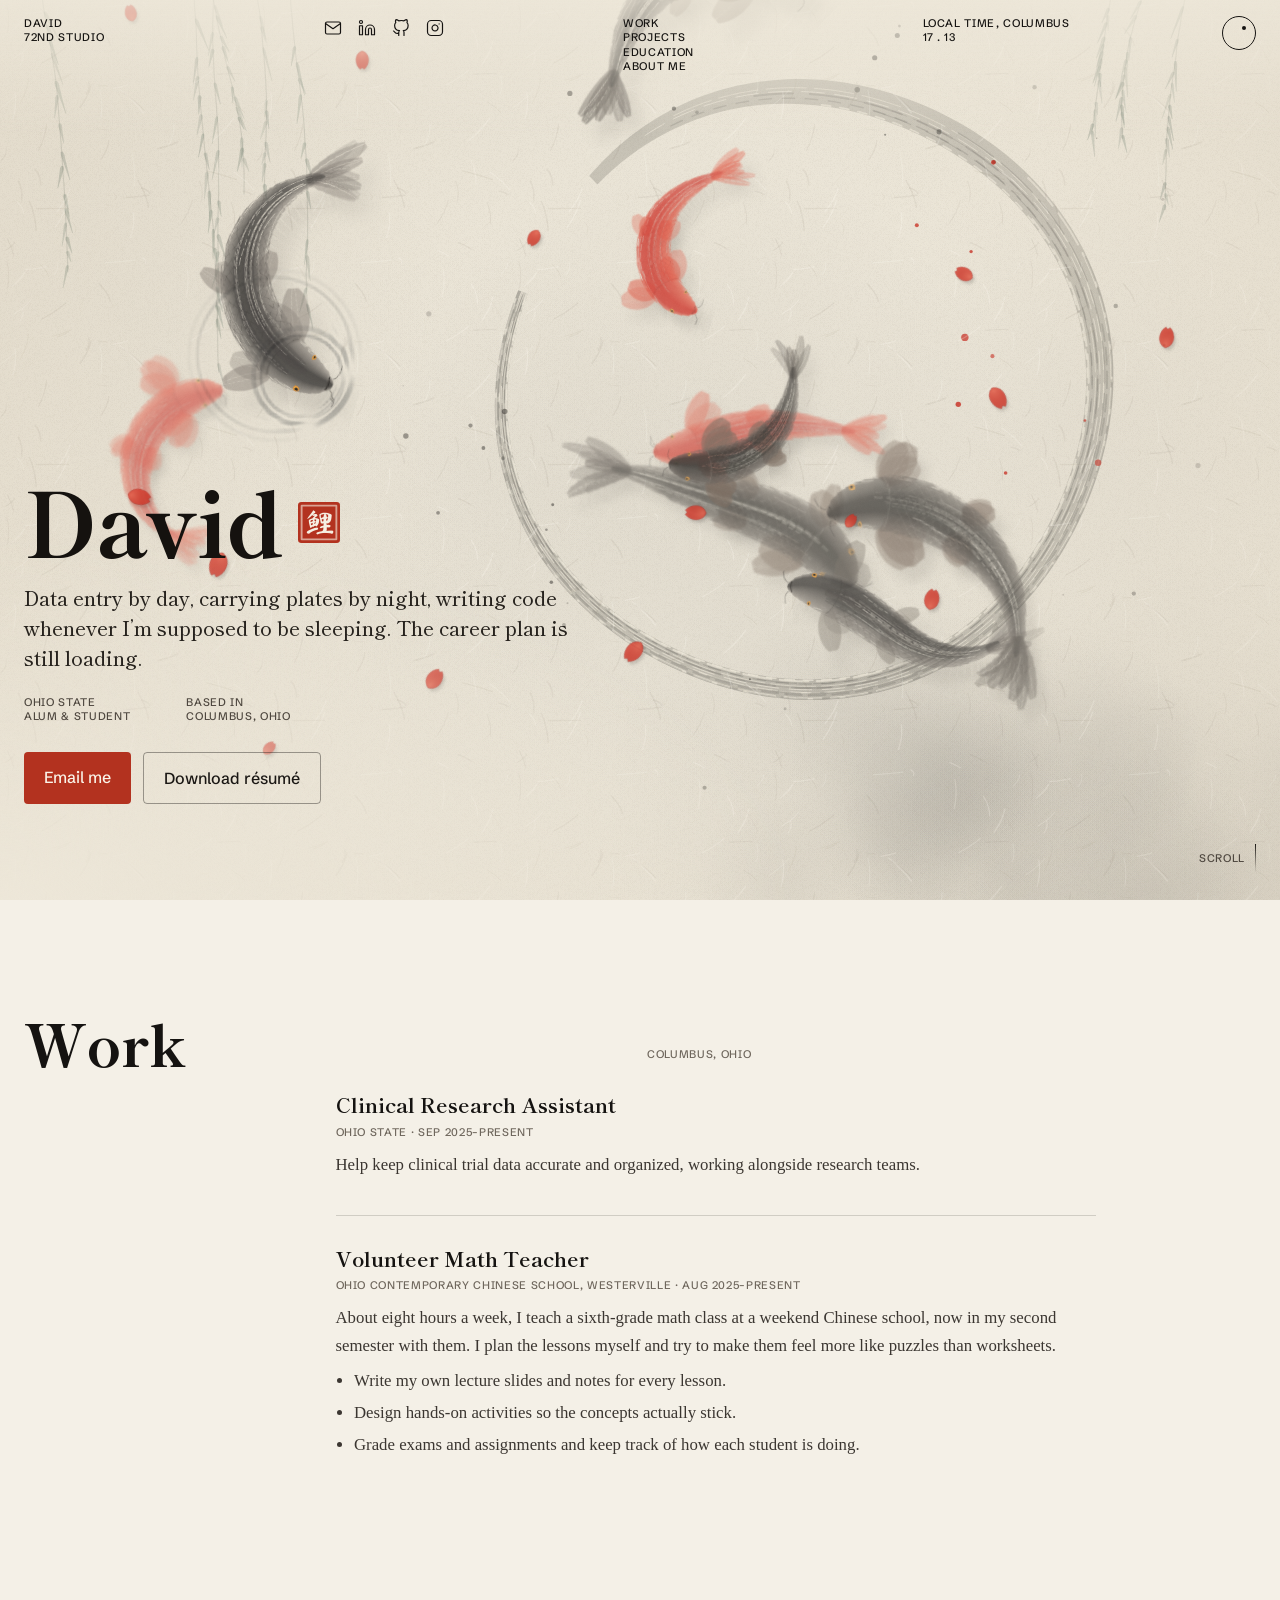
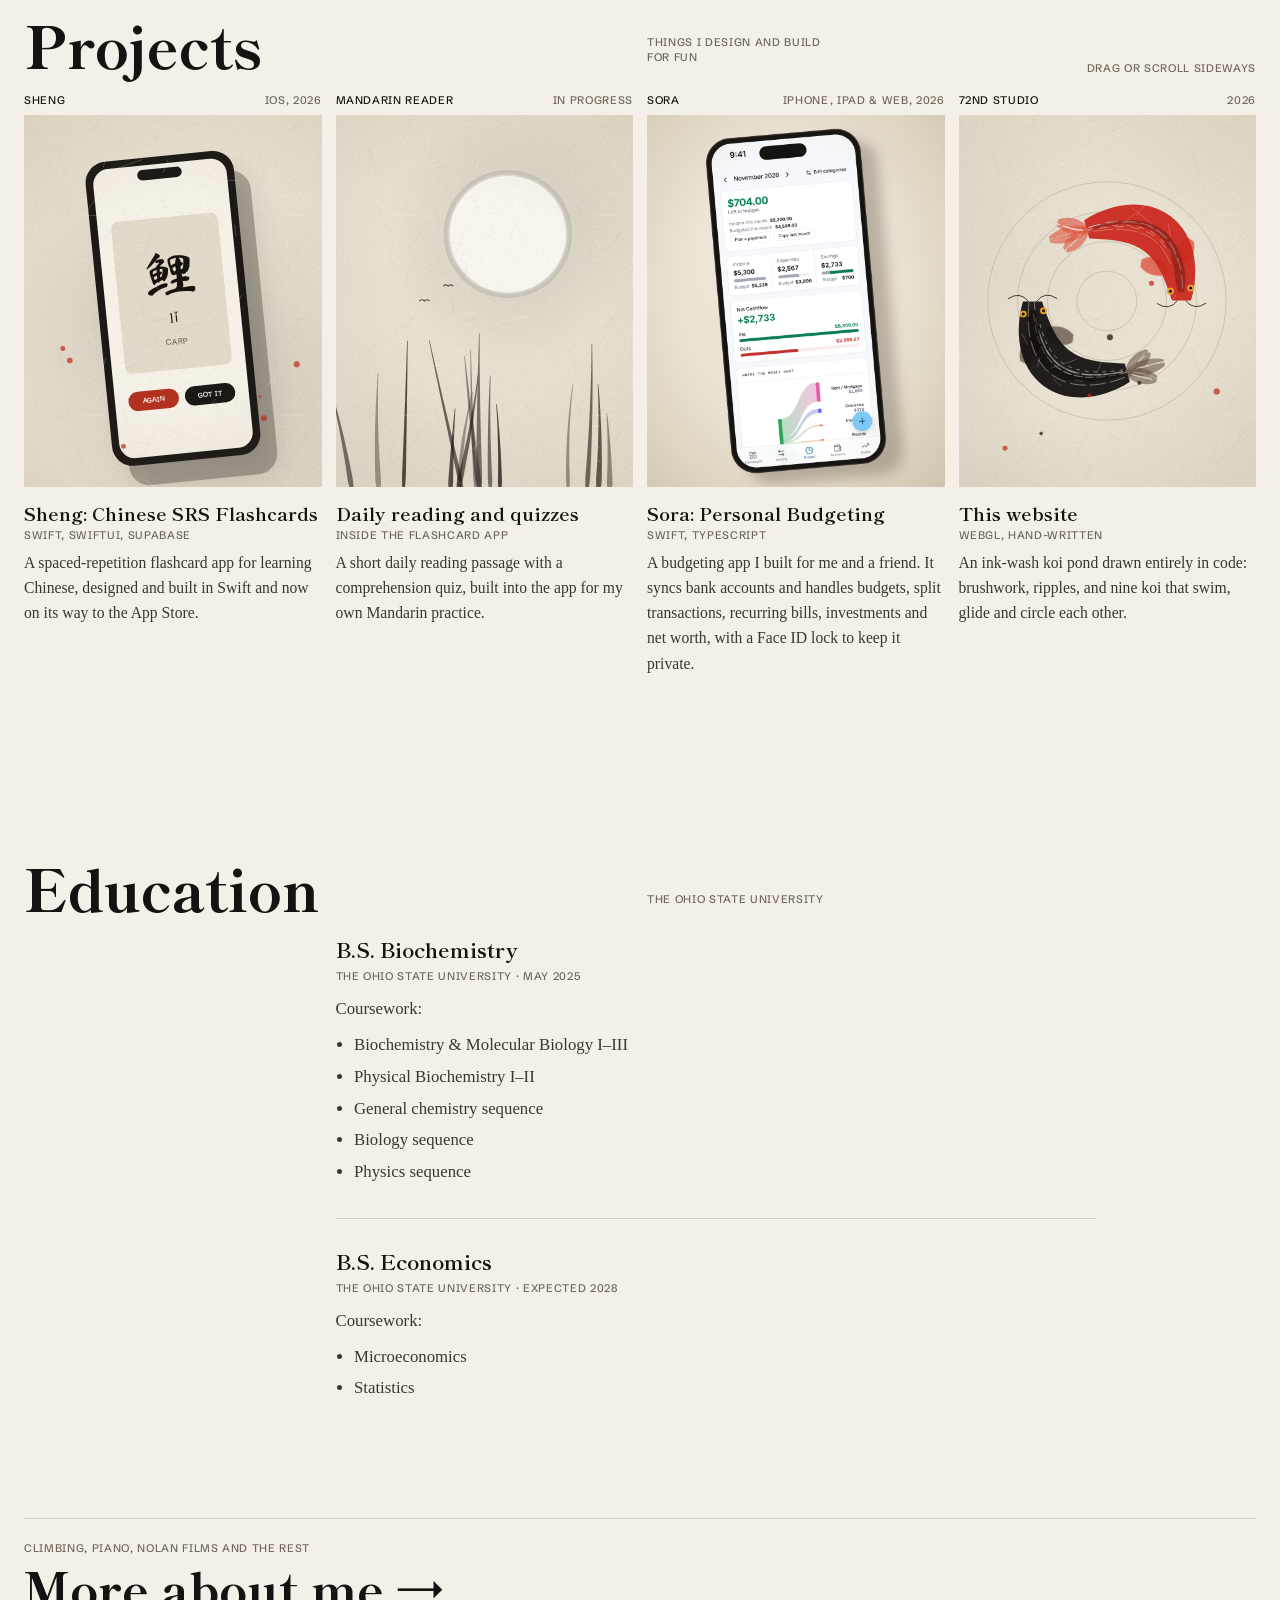
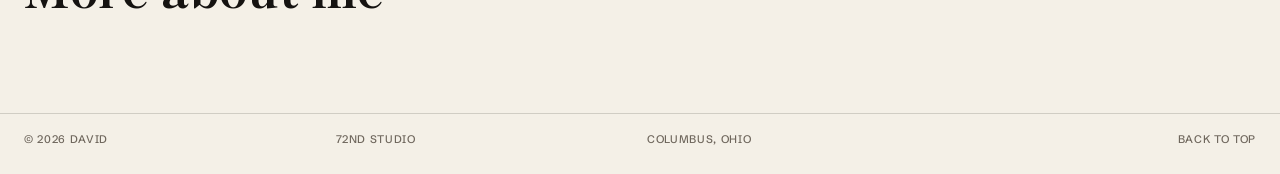
==== commit dd073388: "Header: replace cursive D with social icons Co-Authored-By: Claude Opus 5.5 <noreply@anthropic.com> " ====
--- a/index.html
+++ b/index.html
@@ -13,7 +13,7 @@
 <meta name="theme-color" content="#F4F0E7">
 <link rel="preconnect" href="https://fonts.googleapis.com">
 <link rel="preconnect" href="https://fonts.gstatic.com" crossorigin>
-<link href="https://fonts.googleapis.com/css2?family=Shippori+Mincho:wght@500;700;800&family=Schibsted+Grotesk:wght@400;500;600&family=Mrs+Saint+Delafield&display=swap" rel="stylesheet">
+<link href="https://fonts.googleapis.com/css2?family=Shippori+Mincho:wght@500;700;800&family=Schibsted+Grotesk:wght@400;500;600&display=swap" rel="stylesheet">
 <link href="https://fonts.googleapis.com/css2?family=Ma+Shan+Zheng&text=%E9%B2%A4&display=swap" rel="stylesheet">
 <style>
   :root {
@@ -25,7 +25,6 @@
     --accent: #B3321F;
     --sans: "Schibsted Grotesk", system-ui, sans-serif;
     --serif: "Shippori Mincho", "Hiragino Mincho ProN", Georgia, serif;
-    --sig: "Mrs Saint Delafield", "Snell Roundhand", cursive;
     --gutter: 16px;
     --gap: 12px;
     --head-h: 64px;
@@ -62,10 +61,10 @@
   }
   .site-head a { text-decoration: none; }
   .head-name { display: block; }
-  .head-sig {
-    justify-self: center; font-family: var(--sig); font-size: 40px; line-height: .7;
-    letter-spacing: 0; text-transform: none; padding-top: 6px;
-  }
+  .head-social { justify-self: center; display: flex; gap: 2px; margin-top: -4px; }
+  .head-social a { width: 32px; height: 32px; display: grid; place-items: center; border-radius: 50%; color: var(--ink); transition: color .2s ease; }
+  .head-social a:hover { color: var(--accent); }
+  .head-social svg { width: 18px; height: 18px; }
   .head-nav, .head-time { display: none; }
   .head-end { justify-self: end; display: flex; align-items: start; gap: 18px; }
   .menu-btn {
@@ -93,7 +92,7 @@
   }
   @media (min-width: 760px) {
     .site-head { grid-template-columns: repeat(4, 1fr) auto; }
-    .head-sig { justify-self: start; }
+    .head-social { justify-self: start; margin-left: -7px; }
     .head-nav, .head-time { display: block; }
     .head-nav a { display: block; }
     .head-nav a:hover, .head-name:hover { color: var(--accent); }
@@ -314,7 +313,12 @@
 
 <header class="site-head label" id="site-head">
   <a class="head-name" href="#top">David<br>72nd Studio</a>
-  <a class="head-sig" href="#top" aria-label="Back to top">D.</a>
+  <nav class="head-social" aria-label="Find me online">
+    <a href="mailto:davidxhvance@gmail.com" aria-label="Email me" title="Email me"><svg viewBox="0 0 24 24" aria-hidden="true" fill="none" stroke="currentColor" stroke-width="1.6" stroke-linecap="round" stroke-linejoin="round"><path d="M4 4h16c1.1 0 2 .9 2 2v12c0 1.1-.9 2-2 2H4c-1.1 0-2-.9-2-2V6c0-1.1.9-2 2-2z"/><polyline points="22,6 12,13 2,6"/></svg></a>
+    <a href="https://www.linkedin.com/in/your-profile" aria-label="LinkedIn" title="LinkedIn" target="_blank" rel="noopener"><svg viewBox="0 0 24 24" aria-hidden="true" fill="none" stroke="currentColor" stroke-width="1.6" stroke-linecap="round" stroke-linejoin="round"><path d="M16 8a6 6 0 0 1 6 6v7h-4v-7a2 2 0 0 0-4 0v7h-4v-7a6 6 0 0 1 6-6z"/><rect x="2" y="9" width="4" height="12"/><circle cx="4" cy="4" r="2"/></svg></a>
+    <a href="https://github.com/dxvance" aria-label="GitHub" title="GitHub" target="_blank" rel="noopener"><svg viewBox="0 0 24 24" aria-hidden="true" fill="none" stroke="currentColor" stroke-width="1.6" stroke-linecap="round" stroke-linejoin="round"><path d="M9 19c-5 1.5-5-2.5-7-3m14 6v-3.87a3.37 3.37 0 0 0-.94-2.61c3.14-.35 6.44-1.54 6.44-7A5.44 5.44 0 0 0 20 4.77 5.07 5.07 0 0 0 19.91 1S18.73.65 16 2.48a13.38 13.38 0 0 0-7 0C6.27.65 5.09 1 5.09 1A5.07 5.07 0 0 0 5 4.77a5.44 5.44 0 0 0-1.5 3.78c0 5.42 3.3 6.61 6.44 7A3.37 3.37 0 0 0 9 18.13V22"/></svg></a>
+    <a href="https://www.instagram.com/dxvance" aria-label="Instagram" title="Instagram" target="_blank" rel="noopener"><svg viewBox="0 0 24 24" aria-hidden="true" fill="none" stroke="currentColor" stroke-width="1.6" stroke-linecap="round" stroke-linejoin="round"><rect x="2" y="2" width="20" height="20" rx="5"/><path d="M16 11.37A4 4 0 1 1 12.63 8 4 4 0 0 1 16 11.37z"/><line x1="17.5" y1="6.5" x2="17.51" y2="6.5"/></svg></a>
+  </nav>
   <nav class="head-nav" aria-label="Sections">
     <a href="#work">Work</a>
     <a href="#projects">Projects</a>
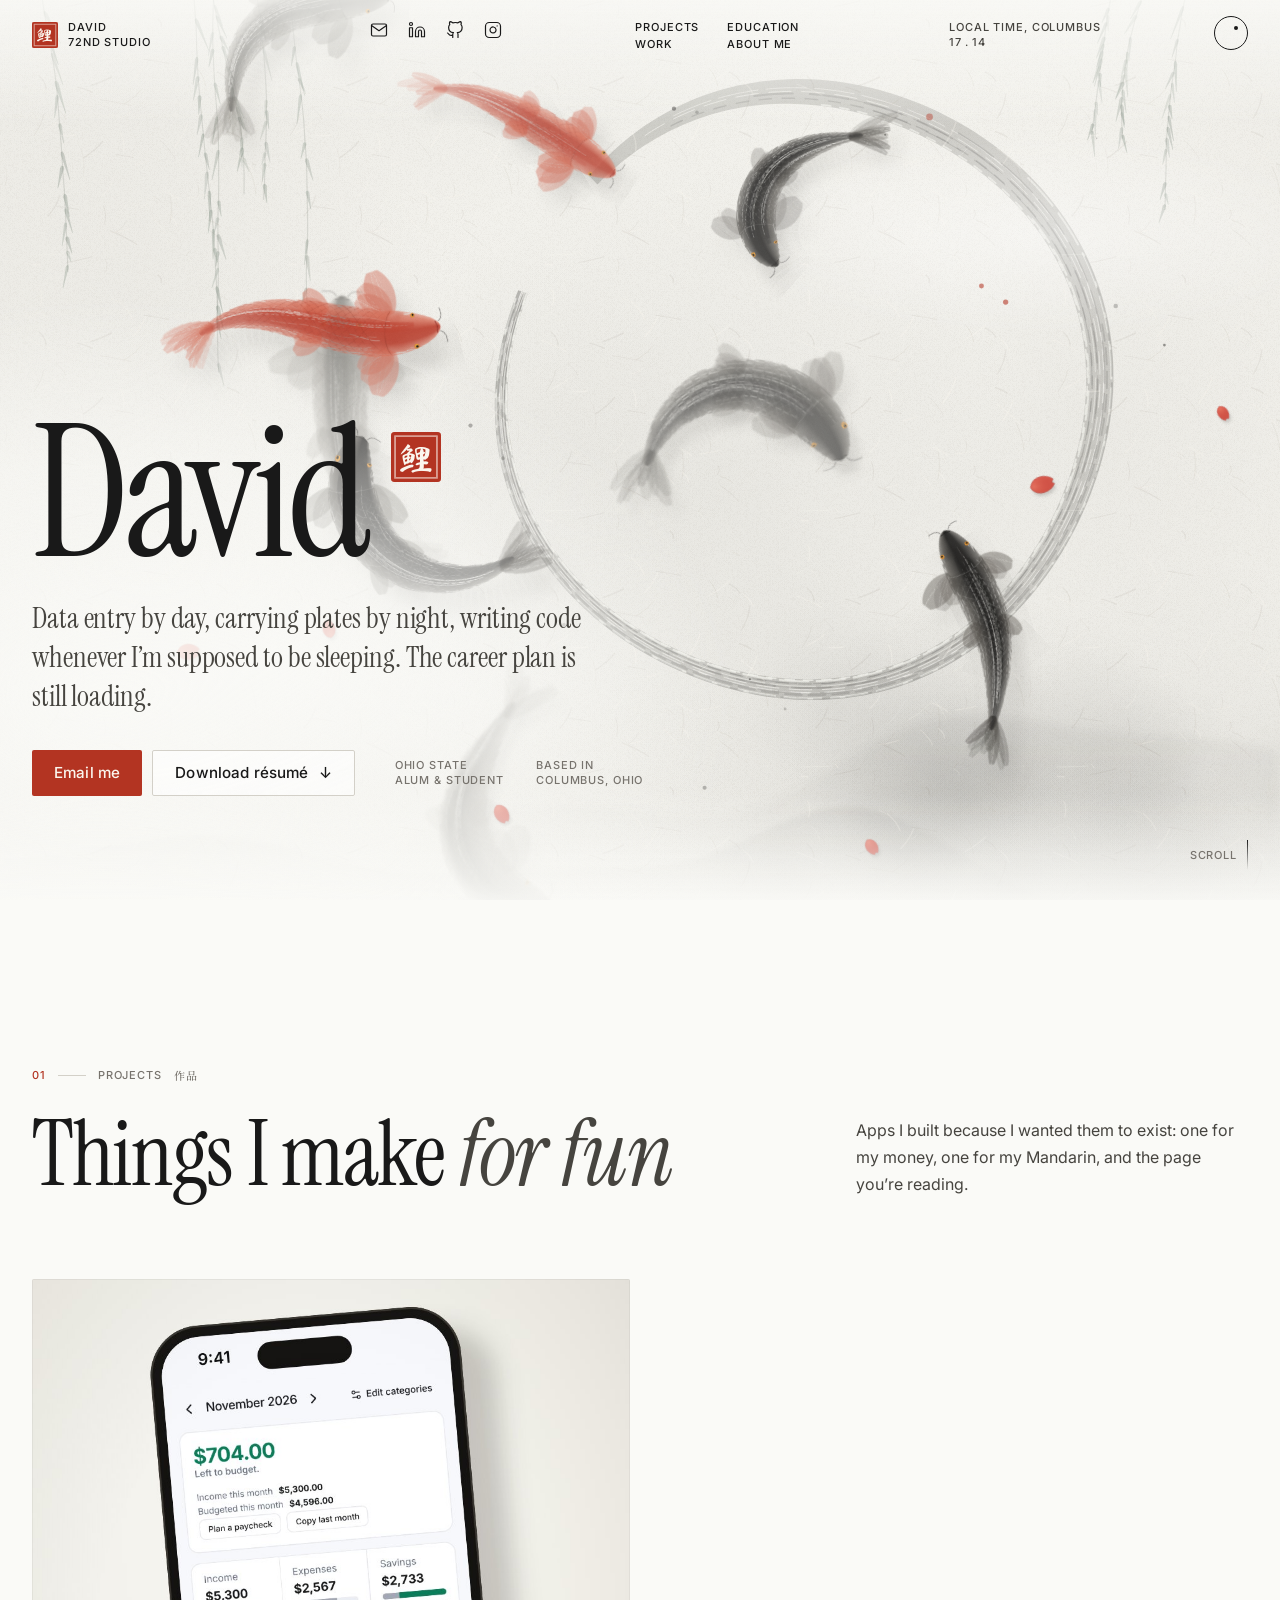
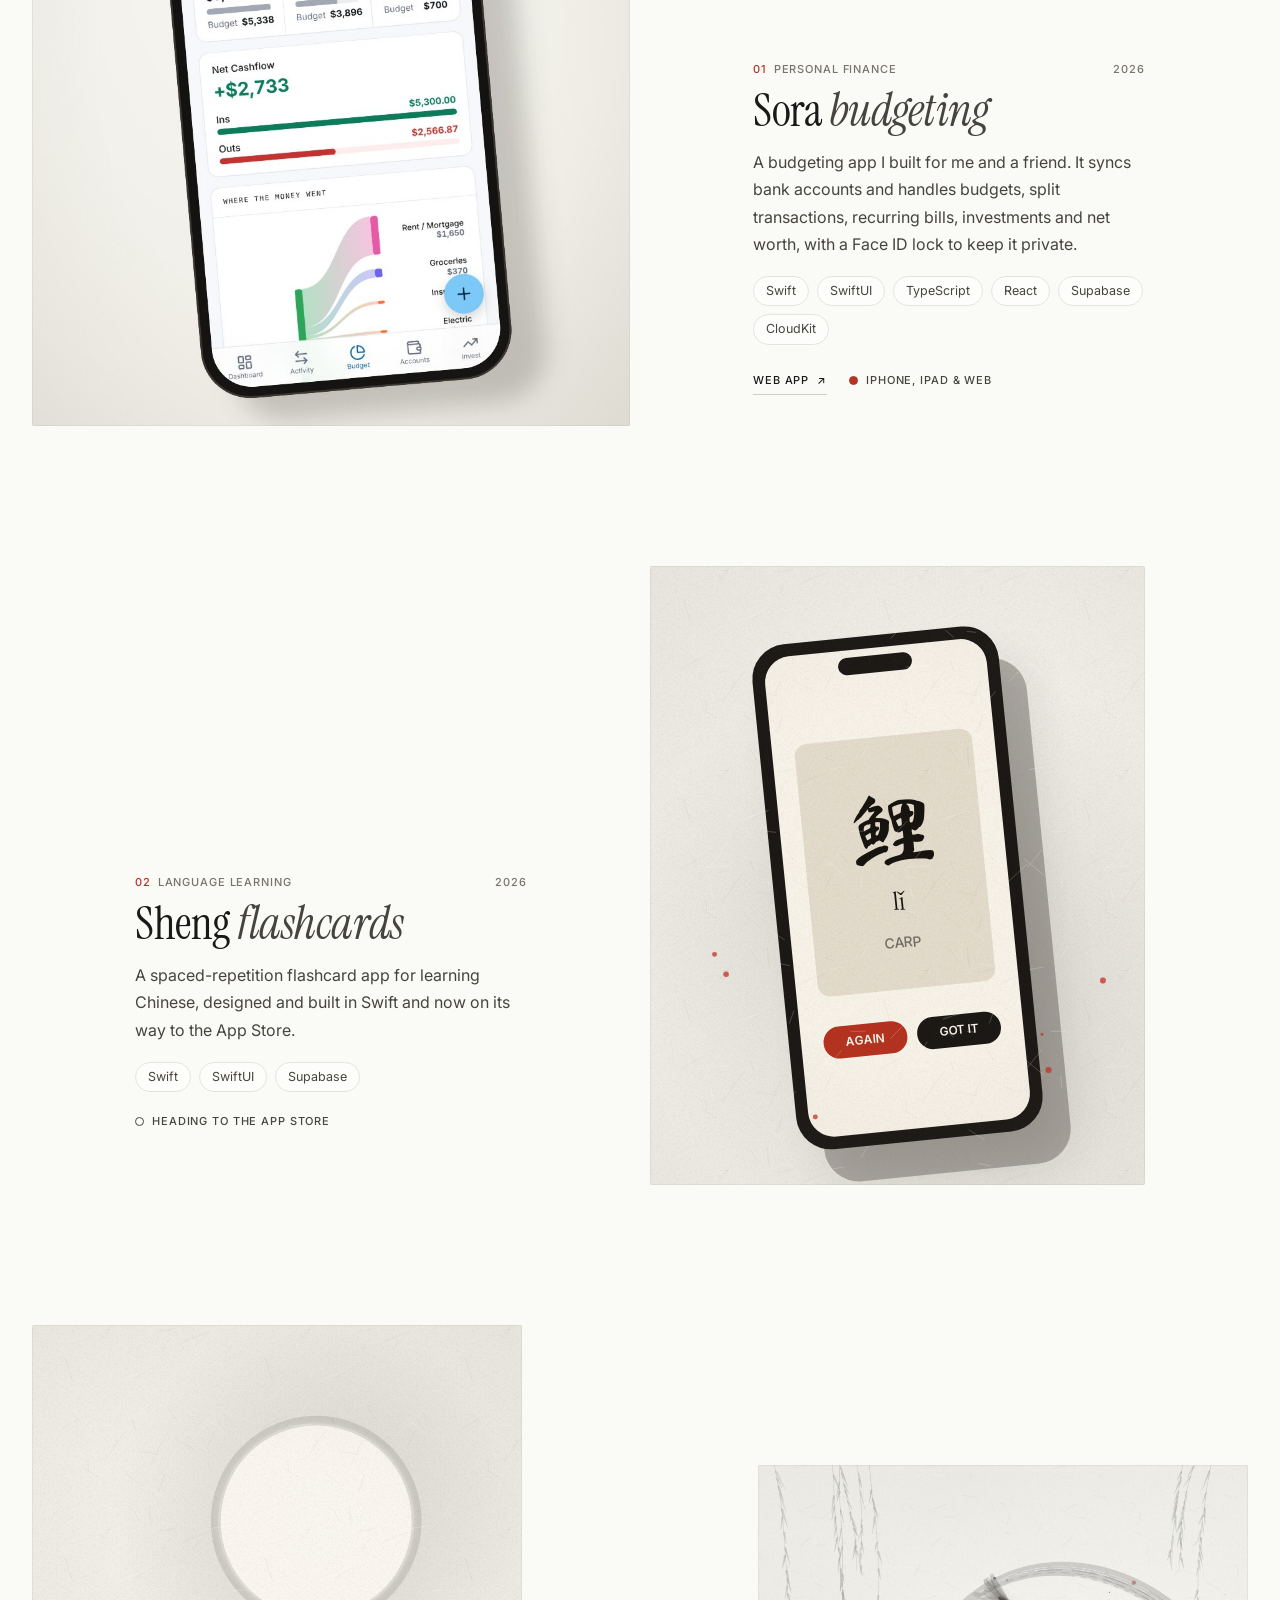
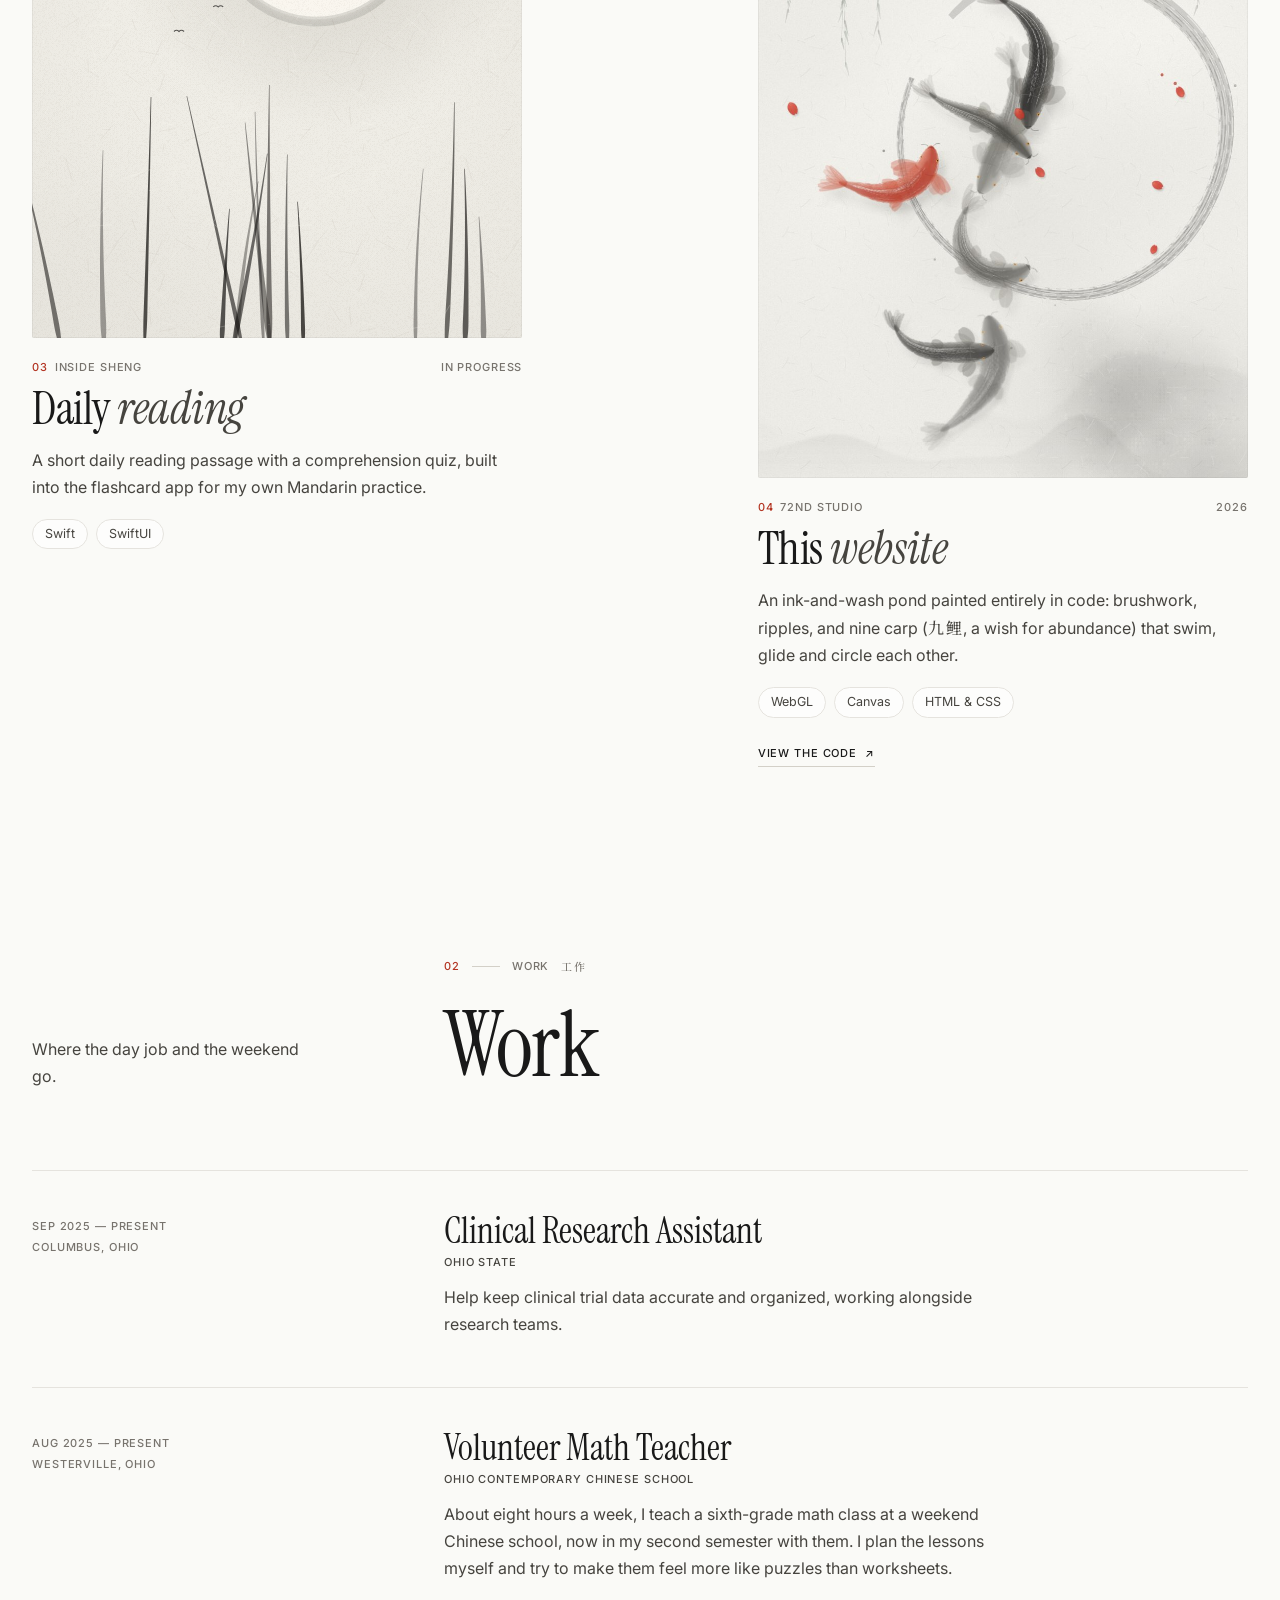
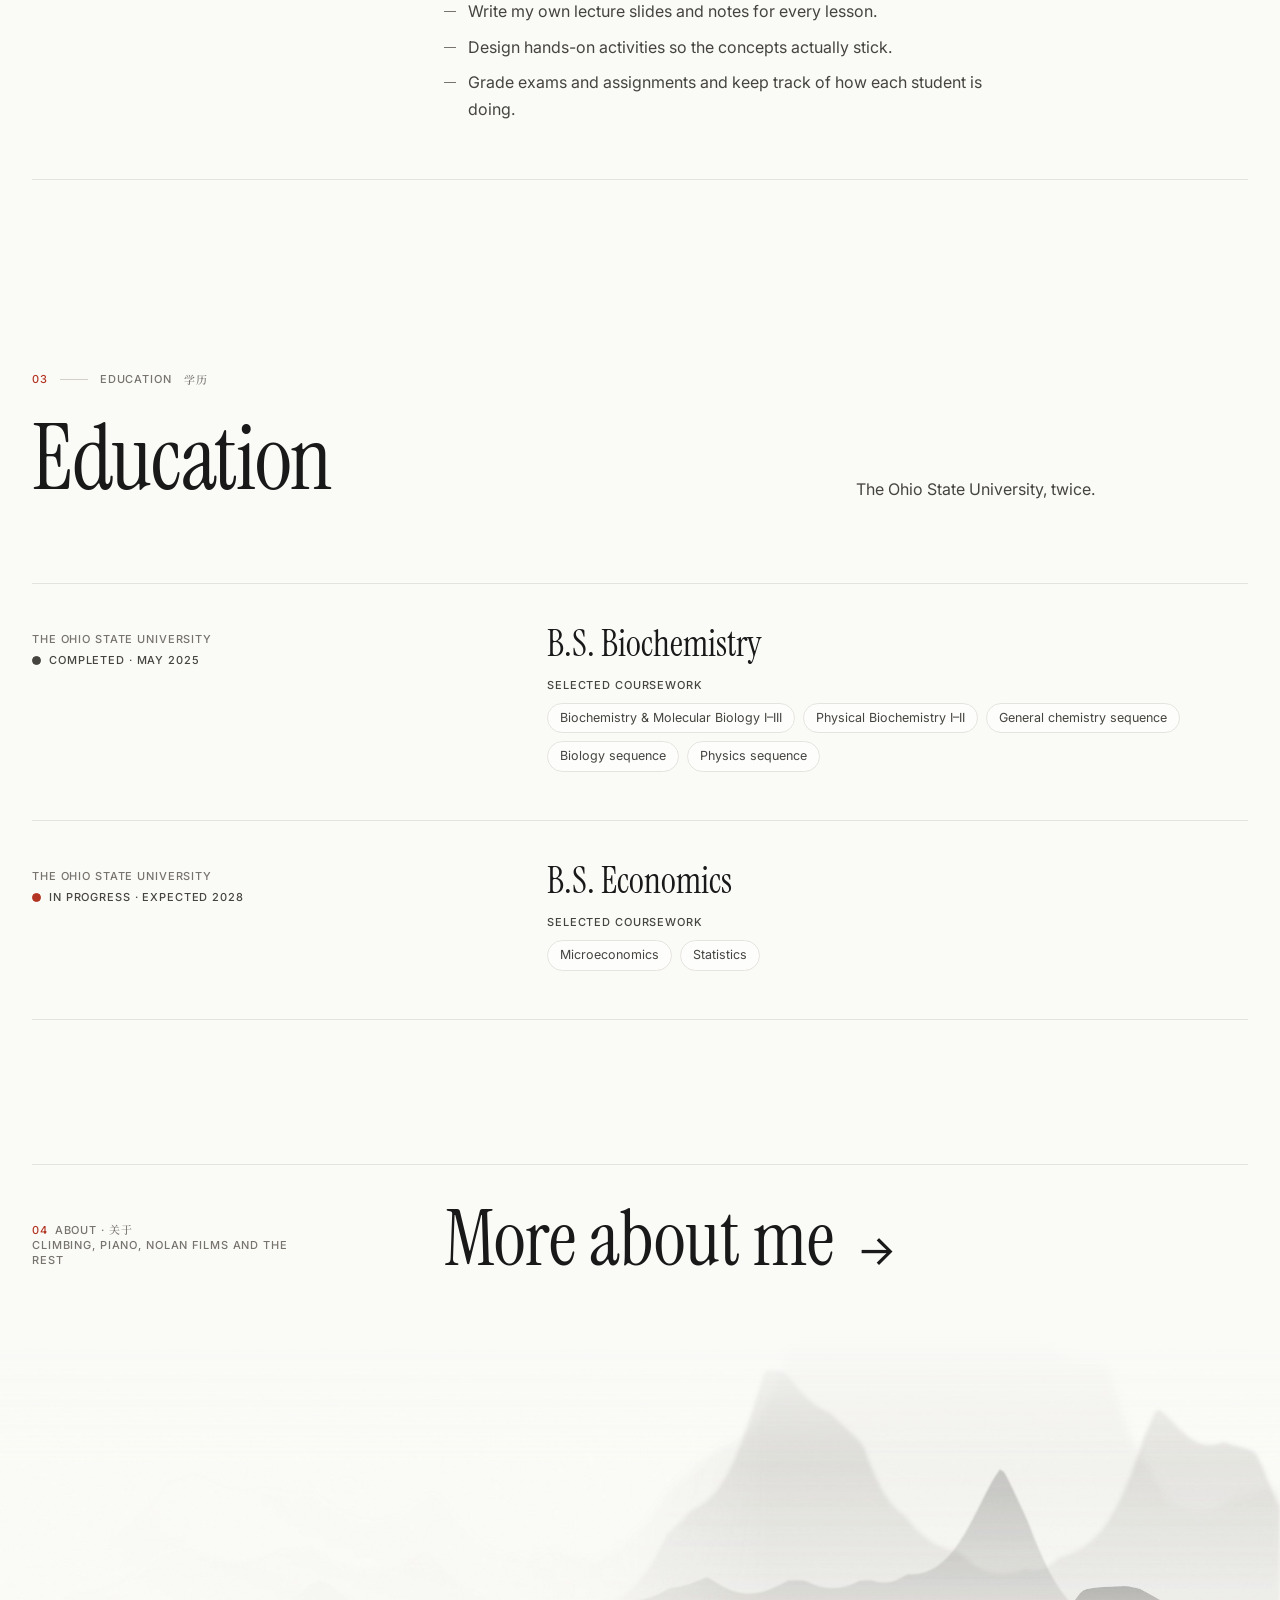
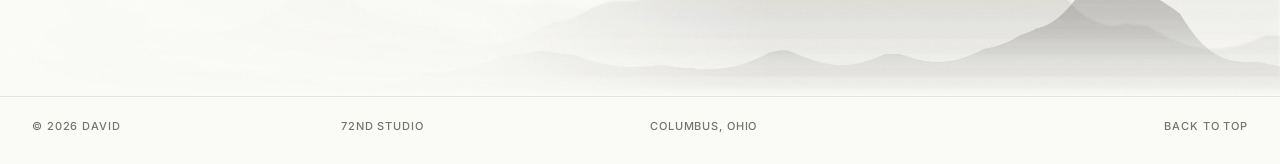
==== commit 676e2c14: "Contemporary Chinese ink-wash redesign - Shared design system in site.css: rice-paper palette, vermi" ====
--- a/index.html
+++ b/index.html
@@ -4,324 +4,111 @@
 <meta charset="utf-8">
 <meta name="viewport" content="width=device-width, initial-scale=1">
 <title>David | 72nd Studio</title>
-<meta name="description" content="David, from Columbus, Ohio. A few things I've made and what I'm up to.">
+<meta name="description" content="David, from Columbus, Ohio. Data entry by day, carrying plates by night, writing code whenever he's supposed to be sleeping.">
 <meta name="color-scheme" content="light">
 <link rel="icon" href="favicon.ico" sizes="any">
 <link rel="icon" type="image/png" sizes="32x32" href="favicon-32.png">
 <link rel="icon" type="image/png" sizes="192x192" href="icon-192.png">
 <link rel="apple-touch-icon" href="apple-touch-icon.png">
-<meta name="theme-color" content="#F4F0E7">
+<meta name="theme-color" content="#FAFAF7">
+<script>document.documentElement.classList.add('js');</script>
 <link rel="preconnect" href="https://fonts.googleapis.com">
 <link rel="preconnect" href="https://fonts.gstatic.com" crossorigin>
-<link href="https://fonts.googleapis.com/css2?family=Shippori+Mincho:wght@500;700;800&family=Schibsted+Grotesk:wght@400;500;600&display=swap" rel="stylesheet">
+<link href="https://fonts.googleapis.com/css2?family=Instrument+Serif:ital@0;1&family=Inter:wght@400;500;600&display=swap" rel="stylesheet">
+<link href="https://fonts.googleapis.com/css2?family=Noto+Serif+SC:wght@500&text=%E4%BD%9C%E5%93%81%E5%B7%A5%E5%AD%A6%E5%8E%86%E5%85%B3%E4%BA%8E%E8%81%94%E7%B3%BB%E4%B9%9D%E9%B2%A4&display=swap" rel="stylesheet">
 <link href="https://fonts.googleapis.com/css2?family=Ma+Shan+Zheng&text=%E9%B2%A4&display=swap" rel="stylesheet">
+<link rel="stylesheet" href="site.css">
 <style>
-  :root {
-    --paper: #F4F0E7;
-    --paper-2: #EAE3D4;
-    --ink: #151311;
-    --muted: #6E665C;
-    --rule: rgba(21, 19, 17, .16);
-    --accent: #B3321F;
-    --sans: "Schibsted Grotesk", system-ui, sans-serif;
-    --serif: "Shippori Mincho", "Hiragino Mincho ProN", Georgia, serif;
-    --gutter: 16px;
-    --gap: 12px;
-    --head-h: 64px;
-  }
-  @media (min-width: 760px) { :root { --gutter: 24px; --gap: 14px; } }
-
-  * { box-sizing: border-box; }
-  html { -webkit-text-size-adjust: 100%; scroll-behavior: smooth; scroll-padding-top: var(--head-h); }
-  body {
-    margin: 0; background: var(--paper); color: var(--ink);
-    font-family: var(--serif); font-size: 1.05rem; line-height: 1.65;
-  }
-  a { color: inherit; }
-  :focus-visible { outline: 2px solid var(--accent); outline-offset: 3px; border-radius: 2px; }
-
-  /* The small, tracked capitals used for every label, as in an editorial portfolio */
-  .label {
-    font-family: var(--sans); font-size: 11px; font-weight: 500; line-height: 1.3;
-    letter-spacing: .06em; text-transform: uppercase;
-  }
-
-  /* ---------- Header: name, signature, sections, local time ---------- */
-  .site-head {
-    position: fixed; inset: 0 0 auto 0; z-index: 30;
-    display: grid; grid-template-columns: 1fr auto 1fr; align-items: start; gap: var(--gap);
-    padding: 16px var(--gutter);
-    transition: background-color .35s ease, border-color .35s ease;
-    border-bottom: 1px solid transparent;
-  }
-  .site-head.solid {
-    background: rgba(244, 240, 231, .9);
-    -webkit-backdrop-filter: blur(10px); backdrop-filter: blur(10px);
-    border-bottom-color: var(--rule);
-  }
-  .site-head a { text-decoration: none; }
-  .head-name { display: block; }
-  .head-social { justify-self: center; display: flex; gap: 2px; margin-top: -4px; }
-  .head-social a { width: 32px; height: 32px; display: grid; place-items: center; border-radius: 50%; color: var(--ink); transition: color .2s ease; }
-  .head-social a:hover { color: var(--accent); }
-  .head-social svg { width: 18px; height: 18px; }
-  .head-nav, .head-time { display: none; }
-  .head-end { justify-self: end; display: flex; align-items: start; gap: 18px; }
-  .menu-btn {
-    font: inherit; letter-spacing: inherit; text-transform: inherit; color: inherit;
-    background: none; border: 0; padding: 0; cursor: pointer;
-  }
-  .ring {
-    width: 34px; height: 34px; border: 1px solid var(--ink); border-radius: 50%;
-    display: grid; place-items: center; flex: none;
-  }
-  .ring::after {
-    content: ""; width: 4px; height: 4px; border-radius: 50%; background: var(--ink);
-    transform: translate(5px, -5px);
-  }
-  .ring:hover::after { background: var(--accent); }
-  .menu-panel {
-    position: fixed; inset: var(--head-h) 0 auto 0; z-index: 29;
-    background: var(--paper); border-bottom: 1px solid var(--rule);
-    padding: 20px var(--gutter) 28px; display: none;
-  }
-  .menu-panel.open { display: block; }
-  .menu-panel a {
-    display: block; font-family: var(--serif); font-size: 1.8rem; font-weight: 700;
-    line-height: 1.5; text-decoration: none;
-  }
-  @media (min-width: 760px) {
-    .site-head { grid-template-columns: repeat(4, 1fr) auto; }
-    .head-social { justify-self: start; margin-left: -7px; }
-    .head-nav, .head-time { display: block; }
-    .head-nav a { display: block; }
-    .head-nav a:hover, .head-name:hover { color: var(--accent); }
-    .menu-btn, .menu-panel { display: none !important; }
-    .head-end { grid-column: 5; }
-  }
-  .clock .sep { display: inline-block; margin: 0 .3em; animation: tick 2s steps(1) infinite; }
-  @keyframes tick { 50% { opacity: .15; } }
-
-  /* ---------- Ink-wash pond hero ---------- */
+  /* ---------- Hero: an ink-and-wash pond on rice paper ---------- */
   .hero {
-    position: relative; height: 100vh; height: 100svh; min-height: 560px;
-    overflow: hidden; background: #EEE8DA; color: #1A1714;
+    position: relative; height: 100vh; height: 100svh; min-height: 600px;
+    overflow: hidden; background: #F6F5F0; color: var(--ink);
   }
   .hero canvas {
-    position: absolute; inset: 0; width: 100%; height: 100%; display: block;
-    touch-action: pan-y;
-  }
+    position: absolute; inset: 0; width: 100%; height: 100%; display: block; touch-action: pan-y;
+  }
+  /* Paper lightens behind the words so the painting never competes with them */
   .hero::after {
     content: ""; position: absolute; inset: 0; z-index: 1; pointer-events: none;
     background:
-      radial-gradient(105% 68% at 0% 100%, rgba(238, 232, 218, .9), rgba(238, 232, 218, 0) 60%),
-      linear-gradient(to bottom, rgba(238, 232, 218, .75), rgba(238, 232, 218, 0) 15%);
-  }
-  .hero.no-gl { background: radial-gradient(120% 90% at 60% 40%, #F3EEE2, #E2D9C6 75%); }
+      radial-gradient(64% 58% at 8% 78%, rgba(250, 250, 247, .9), rgba(250, 250, 247, .62) 45%, rgba(250, 250, 247, 0) 78%),
+      linear-gradient(to bottom, rgba(250, 250, 247, .8), rgba(250, 250, 247, 0) 14%),
+      linear-gradient(to top, rgba(250, 250, 247, .9), rgba(250, 250, 247, 0) 12%);
+  }
+  .hero.no-gl { background: radial-gradient(120% 90% at 60% 40%, #FAFAF7, #ECE9E1 75%); }
   .hero.no-gl canvas { display: none; }
+  /* Slow mist drifting across the water */
+  .mist {
+    position: absolute; inset: -10% -20%; z-index: 1; pointer-events: none; opacity: .55;
+    background:
+      radial-gradient(30% 18% at 30% 70%, rgba(255, 255, 255, .85), transparent 70%),
+      radial-gradient(26% 14% at 72% 30%, rgba(255, 255, 255, .7), transparent 70%);
+    animation: mist 48s ease-in-out infinite alternate;
+  }
+  @keyframes mist { to { transform: translate3d(9%, -3%, 0); } }
 
   .intro {
     position: absolute; left: 0; right: 0; bottom: 0; z-index: 2;
-    padding: 0 var(--gutter) 96px; pointer-events: none;
-  }
-  .intro > div { max-width: 1180px; }
+    padding: 0 var(--gutter) 88px; pointer-events: none;
+  }
   .intro h1 {
-    font-family: var(--serif); font-size: clamp(2.7rem, 7.4vw, 5.6rem);
-    line-height: 1.02; letter-spacing: -.01em; font-weight: 800; margin: 0 0 18px; color: #15120F;
-  }
-  .nowrap { white-space: nowrap; }
-  .seal {
-    display: inline-grid; place-items: center; vertical-align: .9em;
-    font-size: .3em; width: 1.55em; height: 1.55em; margin-left: .55em;
-    background: #B3321F; color: #F6EFE2; border-radius: .14em;
-    font-family: "Ma Shan Zheng", "Kaiti SC", "STKaiti", "KaiTi", serif; font-weight: 400; line-height: 1;
-    box-shadow: inset 0 0 0 .1em #B3321F, inset 0 0 0 .17em rgba(246, 239, 226, .6);
-  }
-  .seal span { font-size: 1.12em; }
-  .intro .lead { font-size: 1.25rem; line-height: 1.5; margin: 0 0 22px; max-width: 30em; color: #26221D; font-weight: 500; }
-  .hero-meta {
-    display: grid; grid-template-columns: repeat(2, minmax(0, max-content)); gap: 6px 40px;
-    color: #4E473F;
-  }
+    display: flex; align-items: flex-start; gap: .14em; margin: 0;
+    font-family: var(--display); font-weight: 400; font-size: clamp(5rem, 17vw, 11.5rem);
+    line-height: .86; letter-spacing: -.035em; color: var(--ink);
+  }
+  .intro h1 .seal { font-size: .17em; width: 1.6em; height: 1.6em; margin-top: .55em; letter-spacing: 0; }
+  .intro h1 .seal span { font-size: 1.14em; }
+  .intro .lead {
+    font-family: var(--display); font-size: clamp(1.4rem, 2.3vw, 1.95rem); line-height: 1.32;
+    max-width: 21em; margin: 26px 0 0; color: var(--ink-2); letter-spacing: -.003em;
+  }
+  .hero-foot { display: flex; flex-wrap: wrap; align-items: center; gap: 22px 40px; margin-top: 34px; }
+  .actions { display: flex; flex-wrap: wrap; gap: 10px; }
+  .actions a { pointer-events: auto; }
+  .hero-meta { display: flex; gap: 32px; color: var(--muted); }
   .hero-meta a { pointer-events: auto; text-decoration: none; }
   .hero-meta a:hover { color: var(--accent); }
-  .actions { display: flex; flex-wrap: wrap; gap: 12px; margin-top: 28px; font-family: var(--sans); font-size: 1rem; }
-  .btn {
-    padding: 12px 20px; border-radius: 4px; text-decoration: none; font-weight: 500;
-    pointer-events: auto;
-  }
-  .btn.primary { background: #B3321F; color: #FBF5EA; }
-  .btn.primary:hover { background: #962816; }
-  .btn.ghost { border: 1.5px solid rgba(26, 23, 20, .4); color: #1A1714; }
-  .btn.ghost:hover { border-color: #1A1714; }
   .scroll-cue {
-    position: absolute; right: var(--gutter); bottom: 28px; z-index: 2;
-    text-decoration: none; color: #4E473F; display: flex; align-items: center; gap: 10px;
+    position: absolute; right: var(--gutter); bottom: 30px; z-index: 2;
+    text-decoration: none; color: var(--muted); display: flex; align-items: center; gap: 10px;
   }
   .scroll-cue::after {
-    content: ""; width: 1px; height: 28px; background: linear-gradient(#1A1714, transparent);
-    animation: drip 2.4s ease-in-out infinite;
-  }
+    content: ""; width: 1px; height: 30px; background: linear-gradient(var(--ink), transparent);
+    animation: drip 2.8s ease-in-out infinite;
+  }
+  .scroll-cue:hover { color: var(--accent); }
   @keyframes drip {
     0% { transform: scaleY(0); transform-origin: top; }
     50% { transform: scaleY(1); transform-origin: top; }
     51% { transform-origin: bottom; }
     100% { transform: scaleY(0); transform-origin: bottom; }
   }
-  @media (min-width: 760px) {
-    .hero-meta { grid-template-columns: repeat(2, max-content); gap: 6px 56px; }
-  }
-
-  /* ---------- Chapters: Work / Education, Projects ---------- */
-  .chapter { padding: 112px 0 40px; }
-  .chapter-head {
-    display: grid; grid-template-columns: 1fr auto; gap: 10px var(--gap);
-    padding: 0 var(--gutter); margin-bottom: 18px; align-items: end;
-  }
-  .chapter-head h2 {
-    grid-column: 1 / -1;
-    font-family: var(--serif); font-weight: 800; font-size: clamp(2rem, 4.6vw, 3.6rem);
-    line-height: 1.05; margin: 0 0 18px;
-  }
-  .chapter-head .note { color: var(--muted); max-width: 30em; }
-  .chapter-head .hint { color: var(--muted); justify-self: end; white-space: nowrap; }
-  @media (min-width: 760px) {
-    .chapter-head { grid-template-columns: repeat(4, 1fr); }
-    .chapter-head h2 { grid-column: 1 / 3; margin: 0; }
-    .chapter-head .note { grid-column: 3; }
-    .chapter-head .hint { grid-column: 4; }
-  }
-
-  .rail {
-    display: flex; gap: var(--gap); overflow-x: auto; overscroll-behavior-x: contain;
-    scroll-snap-type: x mandatory; scroll-padding-left: var(--gutter);
-    padding: 0 var(--gutter) 6px; scrollbar-width: none; cursor: grab;
-  }
-  .rail::-webkit-scrollbar { display: none; }
-  .rail.dragging { cursor: grabbing; scroll-snap-type: none; }
-  .rail.dragging .card { pointer-events: none; }
-  .card {
-    flex: 0 0 78vw; scroll-snap-align: start; margin: 0;
-  }
-  @media (min-width: 560px) { .card { flex-basis: calc((100vw - 2 * var(--gutter) - var(--gap)) / 2.15); } }
-  @media (min-width: 1000px) { .card { flex-basis: calc((100vw - 2 * var(--gutter) - 3 * var(--gap)) / 4); } }
-  .card .cap { display: flex; justify-content: space-between; gap: 12px; margin-bottom: 8px; }
-  .card .cap span:last-child { color: var(--muted); }
-  .art {
-    position: relative; aspect-ratio: 4 / 5; overflow: hidden; background: var(--paper-2);
-  }
-  .art canvas, .art img {
-    position: absolute; inset: 0; width: 100%; height: 100%; display: block; object-fit: cover;
-    transition: transform 1.2s cubic-bezier(.2, .7, .2, 1);
-  }
-  .card:hover .art canvas, .card:hover .art img { transform: scale(1.035); }
-  .card h3 {
-    font-family: var(--serif); font-weight: 700; font-size: 1.15rem; line-height: 1.35;
-    margin: 14px 0 2px;
-  }
-  .card .where { color: var(--muted); margin-bottom: 8px; }
-  .card p { margin: 0; font-size: .98rem; line-height: 1.6; color: #3B3631; max-width: 34em; }
-  .card ul { margin: 8px 0 0; padding: 0; list-style: none; display: flex; flex-wrap: wrap; gap: 6px; }
-  .card li { border: 1px solid var(--rule); padding: 3px 8px; color: #3B3631; }
-  .rail-track {
-    margin: 22px var(--gutter) 0; height: 1px; background: var(--rule); position: relative;
-  }
-  .rail-track span {
-    position: absolute; left: 0; top: -1px; height: 3px; width: 20%; background: var(--ink);
-    transition: width .2s ease, transform .2s ease;
-  }
-  @media (prefers-reduced-motion: reduce) {
-    .art canvas, .art img { transition: none; }
-    .clock .sep, .scroll-cue::after { animation: none; }
-    html { scroll-behavior: auto; }
-  }
-
-  /* ---------- Work and Education: a plain list of entries ---------- */
-  .entries { padding: 0 var(--gutter); }
-  @media (min-width: 760px) {
-    .entries { display: grid; grid-template-columns: repeat(4, 1fr); gap: 0 var(--gap); }
-    .entries > * { grid-column: 2 / 5; max-width: 760px; }
-  }
-  .figures { display: grid; grid-template-columns: repeat(3, 1fr); gap: 16px; margin: 0 0 40px; }
-  .figures div { border-left: 3px solid var(--accent); padding-left: 12px; }
-  .figures strong { display: block; font-family: var(--serif); font-size: 2rem; line-height: 1.1; font-weight: 800; }
-  .figures span { display: block; margin-top: 6px; color: var(--muted); }
-  @media (max-width: 520px) { .figures { grid-template-columns: 1fr; } }
-  .entry { padding: 0 0 28px; margin: 0 0 28px; border-bottom: 1px solid var(--rule); }
-  .entry:last-child { border-bottom: 0; margin-bottom: 0; padding-bottom: 0; }
-  .entry h3 { font-family: var(--serif); font-size: 1.3rem; font-weight: 700; line-height: 1.35; margin: 0; }
-  .entry .meta { color: var(--muted); margin: 6px 0 12px; }
-  .entry p { margin: 0 0 8px; color: #3B3631; }
-  .entry ul { margin: 8px 0 0; padding-left: 1.1em; color: #3B3631; }
-  .entry li { margin-bottom: 4px; }
-  .entry .systems { display: flex; flex-wrap: wrap; gap: 6px; list-style: none; padding: 0; margin-top: 14px; }
-  .entry .systems li { border: 1px solid var(--rule); padding: 3px 8px; margin: 0; }
-
-  /* ---------- About me / Contact ---------- */
-  .about {
-    display: grid; gap: 28px var(--gap); padding: 0 var(--gutter);
-  }
-  .about .portrait .cap { display: flex; justify-content: space-between; margin-bottom: 8px; }
-  .about .portrait .cap span:last-child { color: var(--muted); }
-  .about-text .lead {
-    font-size: clamp(1.35rem, 2.2vw, 1.75rem); line-height: 1.45; font-weight: 500; margin: 0 0 18px;
-  }
-  .about-text p { margin: 0 0 14px; color: #3B3631; max-width: 36em; }
-  .facts { margin: 0; display: grid; gap: 16px; align-content: start; }
-  .facts dt { color: var(--muted); }
-  .facts dd { margin: 2px 0 0; font-size: 1.05rem; }
-  @media (min-width: 760px) {
-    .about { grid-template-columns: repeat(4, 1fr); }
-    .about .portrait { grid-column: 1; }
-    .about-text { grid-column: 2 / 4; padding-right: 24px; }
-    .facts { grid-column: 4; }
-  }
-
-  .contact {
-    margin: 72px var(--gutter) 0; border-top: 1px solid var(--rule);
-    display: grid; grid-template-columns: 1fr; gap: 0 var(--gap);
-  }
-  .contact a {
-    display: block; padding: 18px 0 20px; border-bottom: 1px solid var(--rule); text-decoration: none;
-  }
-  .contact a .label { color: var(--muted); display: block; margin-bottom: 4px; }
-  .contact a strong {
-    display: block; font-family: var(--serif); font-weight: 700; font-size: clamp(1.25rem, 2.2vw, 1.7rem);
-    line-height: 1.25; overflow-wrap: anywhere;
-  }
-  .contact a:hover strong { color: var(--accent); }
-  @media (min-width: 760px) {
-    .contact { grid-template-columns: repeat(4, 1fr); }
-    .contact a { border-bottom: 0; padding-top: 22px; }
-  }
-
-  .site-foot {
-    margin-top: 96px; padding: 18px var(--gutter) 28px; border-top: 1px solid var(--rule);
-    display: grid; grid-template-columns: 1fr 1fr; gap: 10px var(--gap); color: var(--muted);
-  }
-  .site-foot a { text-decoration: none; }
-  .site-foot a:hover { color: var(--ink); }
-  @media (min-width: 760px) { .site-foot { grid-template-columns: repeat(4, 1fr); } .site-foot > :last-child { justify-self: end; } }
-  .more-link { margin: 72px var(--gutter) 0; border-top: 1px solid var(--rule); padding-top: 22px; }
-  .more-link a { text-decoration: none; display: inline-block; }
-  .more-link .label { display: block; color: var(--muted); margin-bottom: 6px; }
-  .more-link strong { font-family: var(--serif); font-weight: 800; font-size: clamp(1.8rem, 4vw, 3rem); line-height: 1.1; }
-  .more-link a:hover strong { color: var(--accent); }
+  @media (max-width: 520px) {
+    .intro { padding-bottom: 76px; }
+    .hero-meta { display: none; }
+    .scroll-cue { display: none; }
+    .actions .btn { flex: 1 1 auto; justify-content: center; }
+  }
+  @media (min-width: 900px) {
+    .intro { padding-bottom: 104px; }
+  }
 </style>
 </head>
 <body>
 
+<a class="visually-hidden" href="#projects">Skip to content</a>
+
 <header class="site-head label" id="site-head">
-  <a class="head-name" href="#top">David<br>72nd Studio</a>
-  <nav class="head-social" aria-label="Find me online">
+  <a class="head-name" href="#top" aria-label="David, 72nd Studio, back to top"><span class="seal" aria-hidden="true">鲤</span><span>David<br>72nd Studio</span></a>
+  <nav class="head-social social" aria-label="Find me online">
     <a href="mailto:davidxhvance@gmail.com" aria-label="Email me" title="Email me"><svg viewBox="0 0 24 24" aria-hidden="true" fill="none" stroke="currentColor" stroke-width="1.6" stroke-linecap="round" stroke-linejoin="round"><path d="M4 4h16c1.1 0 2 .9 2 2v12c0 1.1-.9 2-2 2H4c-1.1 0-2-.9-2-2V6c0-1.1.9-2 2-2z"/><polyline points="22,6 12,13 2,6"/></svg></a>
     <a href="https://www.linkedin.com/in/your-profile" aria-label="LinkedIn" title="LinkedIn" target="_blank" rel="noopener"><svg viewBox="0 0 24 24" aria-hidden="true" fill="none" stroke="currentColor" stroke-width="1.6" stroke-linecap="round" stroke-linejoin="round"><path d="M16 8a6 6 0 0 1 6 6v7h-4v-7a2 2 0 0 0-4 0v7h-4v-7a6 6 0 0 1 6-6z"/><rect x="2" y="9" width="4" height="12"/><circle cx="4" cy="4" r="2"/></svg></a>
     <a href="https://github.com/dxvance" aria-label="GitHub" title="GitHub" target="_blank" rel="noopener"><svg viewBox="0 0 24 24" aria-hidden="true" fill="none" stroke="currentColor" stroke-width="1.6" stroke-linecap="round" stroke-linejoin="round"><path d="M9 19c-5 1.5-5-2.5-7-3m14 6v-3.87a3.37 3.37 0 0 0-.94-2.61c3.14-.35 6.44-1.54 6.44-7A5.44 5.44 0 0 0 20 4.77 5.07 5.07 0 0 0 19.91 1S18.73.65 16 2.48a13.38 13.38 0 0 0-7 0C6.27.65 5.09 1 5.09 1A5.07 5.07 0 0 0 5 4.77a5.44 5.44 0 0 0-1.5 3.78c0 5.42 3.3 6.61 6.44 7A3.37 3.37 0 0 0 9 18.13V22"/></svg></a>
     <a href="https://www.instagram.com/dxvance" aria-label="Instagram" title="Instagram" target="_blank" rel="noopener"><svg viewBox="0 0 24 24" aria-hidden="true" fill="none" stroke="currentColor" stroke-width="1.6" stroke-linecap="round" stroke-linejoin="round"><rect x="2" y="2" width="20" height="20" rx="5"/><path d="M16 11.37A4 4 0 1 1 12.63 8 4 4 0 0 1 16 11.37z"/><line x1="17.5" y1="6.5" x2="17.51" y2="6.5"/></svg></a>
   </nav>
   <nav class="head-nav" aria-label="Sections">
+    <a href="#projects">Projects</a>
     <a href="#work">Work</a>
-    <a href="#projects">Projects</a>
     <a href="#education">Education</a>
     <a href="about.html">About me</a>
   </nav>
@@ -331,112 +118,151 @@
     <a class="ring" href="#top" aria-label="Back to top"></a>
   </div>
 </header>
-<nav class="menu-panel" id="menu-panel" aria-label="Sections">
-  <a href="#work">Work</a>
-  <a href="#projects">Projects</a>
-  <a href="#education">Education</a>
-  <a href="about.html">About me</a>
-</nav>
-
-<section class="hero" id="top" aria-label="Koi pond">
+<div class="menu-panel" id="menu-panel">
+  <nav class="menu-links" aria-label="Sections">
+    <a href="#projects"><span class="label">01</span>Projects</a>
+    <a href="#work"><span class="label">02</span>Work</a>
+    <a href="#education"><span class="label">03</span>Education</a>
+    <a href="about.html"><span class="label">04</span>About me</a>
+  </nav>
+  <nav class="social" aria-label="Find me online">
+    <a href="mailto:davidxhvance@gmail.com" aria-label="Email me" title="Email me"><svg viewBox="0 0 24 24" aria-hidden="true" fill="none" stroke="currentColor" stroke-width="1.6" stroke-linecap="round" stroke-linejoin="round"><path d="M4 4h16c1.1 0 2 .9 2 2v12c0 1.1-.9 2-2 2H4c-1.1 0-2-.9-2-2V6c0-1.1.9-2 2-2z"/><polyline points="22,6 12,13 2,6"/></svg></a>
+    <a href="https://www.linkedin.com/in/your-profile" aria-label="LinkedIn" title="LinkedIn" target="_blank" rel="noopener"><svg viewBox="0 0 24 24" aria-hidden="true" fill="none" stroke="currentColor" stroke-width="1.6" stroke-linecap="round" stroke-linejoin="round"><path d="M16 8a6 6 0 0 1 6 6v7h-4v-7a2 2 0 0 0-4 0v7h-4v-7a6 6 0 0 1 6-6z"/><rect x="2" y="9" width="4" height="12"/><circle cx="4" cy="4" r="2"/></svg></a>
+    <a href="https://github.com/dxvance" aria-label="GitHub" title="GitHub" target="_blank" rel="noopener"><svg viewBox="0 0 24 24" aria-hidden="true" fill="none" stroke="currentColor" stroke-width="1.6" stroke-linecap="round" stroke-linejoin="round"><path d="M9 19c-5 1.5-5-2.5-7-3m14 6v-3.87a3.37 3.37 0 0 0-.94-2.61c3.14-.35 6.44-1.54 6.44-7A5.44 5.44 0 0 0 20 4.77 5.07 5.07 0 0 0 19.91 1S18.73.65 16 2.48a13.38 13.38 0 0 0-7 0C6.27.65 5.09 1 5.09 1A5.07 5.07 0 0 0 5 4.77a5.44 5.44 0 0 0-1.5 3.78c0 5.42 3.3 6.61 6.44 7A3.37 3.37 0 0 0 9 18.13V22"/></svg></a>
+    <a href="https://www.instagram.com/dxvance" aria-label="Instagram" title="Instagram" target="_blank" rel="noopener"><svg viewBox="0 0 24 24" aria-hidden="true" fill="none" stroke="currentColor" stroke-width="1.6" stroke-linecap="round" stroke-linejoin="round"><rect x="2" y="2" width="20" height="20" rx="5"/><path d="M16 11.37A4 4 0 1 1 12.63 8 4 4 0 0 1 16 11.37z"/><line x1="17.5" y1="6.5" x2="17.51" y2="6.5"/></svg></a>
+  </nav>
+</div>
+
+<section class="hero" id="top" aria-label="Introduction">
   <canvas id="pond" aria-hidden="true"></canvas>
+  <div class="mist" aria-hidden="true"></div>
   <div class="intro">
-    <div>
-      <h1><span class="nowrap">David<span class="seal" aria-hidden="true"><span>鲤</span></span></span></h1>
-      <p class="lead">Data entry by day, carrying plates by night, writing code whenever I’m supposed to be sleeping. The career plan is still&nbsp;loading.</p>
+    <h1>David<span class="seal" aria-hidden="true" title="鲤, carp"><span>鲤</span></span></h1>
+    <p class="lead">Data entry by day, carrying plates by night, writing code whenever I’m supposed to be sleeping. The career plan is still&nbsp;loading.</p>
+    <div class="hero-foot">
+      <div class="actions">
+        <a class="btn primary" href="mailto:davidxhvance@gmail.com">Email me</a>
+        <a class="btn ghost" href="resume.pdf">Download résumé <span class="arrow" aria-hidden="true">↓</span></a>
+      </div>
       <div class="hero-meta label">
         <span>Ohio State<br>alum &amp; student</span>
         <a href="about.html">Based in<br>Columbus, Ohio</a>
       </div>
-      <div class="actions">
-        <a class="btn primary" href="mailto:davidxhvance@gmail.com">Email me</a>
-        <a class="btn ghost" href="resume.pdf">Download résumé</a>
-      </div>
     </div>
   </div>
-  <a class="scroll-cue label" href="#work">Scroll</a>
+  <a class="scroll-cue label" href="#projects">Scroll</a>
 </section>
 
 <main>
 
+  <section class="chapter" id="projects" aria-labelledby="projects-title">
+    <div class="chapter-head reveal">
+      <div class="head-main">
+        <div class="section-mark label"><span class="no">01</span><span class="bar"></span><span>Projects</span><span class="cjk">作品</span></div>
+        <h2 class="chapter-title" id="projects-title">Things I make <em>for fun</em></h2>
+      </div>
+      <p class="chapter-intro">Apps I built because I wanted them to exist: one for my money, one for my Mandarin, and the page you’re reading.</p>
+    </div>
+
+    <div class="projects">
+      <article class="project p1 reveal">
+        <div class="art"><img src="sora.jpg" alt="Sora’s budget screen on an iPhone, showing money left to budget, income, expenses, savings and net cashflow" width="960" height="1200" loading="lazy"></div>
+        <div class="project-copy">
+          <div class="project-meta label"><span><span class="no">01</span>&ensp;Personal finance</span><span>2026</span></div>
+          <h3>Sora <em>budgeting</em></h3>
+          <p>A budgeting app I built for me and a friend. It syncs bank accounts and handles budgets, split transactions, recurring bills, investments and net worth, with a Face ID lock to keep it private.</p>
+          <ul class="tags" aria-label="Built with"><li>Swift</li><li>SwiftUI</li><li>TypeScript</li><li>React</li><li>Supabase</li><li>CloudKit</li></ul>
+          <div class="project-links label">
+            <a class="text-link" href="https://digi.72ndstudio.com" target="_blank" rel="noopener">Web app <span class="arrow" aria-hidden="true">↗</span></a>
+            <span class="status live">iPhone, iPad &amp; web</span>
+          </div>
+        </div>
+      </article>
+
+      <article class="project p2 reveal">
+        <div class="art" data-art="phone" data-seed="4"></div>
+        <div class="project-copy">
+          <div class="project-meta label"><span><span class="no">02</span>&ensp;Language learning</span><span>2026</span></div>
+          <h3>Sheng <em>flashcards</em></h3>
+          <p>A spaced-repetition flashcard app for learning Chinese, designed and built in Swift and now on its way to the App Store.</p>
+          <ul class="tags" aria-label="Built with"><li>Swift</li><li>SwiftUI</li><li>Supabase</li></ul>
+          <p class="note label"><span class="status">Heading to the App Store</span></p>
+        </div>
+      </article>
+
+      <article class="project pair p3 reveal">
+        <div class="art" data-art="moon" data-seed="8"></div>
+        <div class="project-copy">
+          <div class="project-meta label"><span><span class="no">03</span>&ensp;Inside Sheng</span><span>In progress</span></div>
+          <h3>Daily <em>reading</em></h3>
+          <p>A short daily reading passage with a comprehension quiz, built into the flashcard app for my own Mandarin practice.</p>
+          <ul class="tags" aria-label="Built with"><li>Swift</li><li>SwiftUI</li></ul>
+        </div>
+      </article>
+
+      <article class="project pair p4 reveal">
+        <div class="art"><img src="pond.jpg" alt="The ink-and-wash pond from this site’s home page: grey and vermilion carp swimming inside a brushed circle, with willow strands and distant mountains" width="960" height="1200" loading="lazy"></div>
+        <div class="project-copy">
+          <div class="project-meta label"><span><span class="no">04</span>&ensp;72nd Studio</span><span>2026</span></div>
+          <h3>This <em>website</em></h3>
+          <p>An ink-and-wash pond painted entirely in code: brushwork, ripples, and nine carp (<span class="cjk" lang="zh-Hans">九鲤</span>, a wish for abundance) that swim, glide and circle each other.</p>
+          <ul class="tags" aria-label="Built with"><li>WebGL</li><li>Canvas</li><li>HTML &amp; CSS</li></ul>
+          <div class="project-links label">
+            <a class="text-link" href="https://github.com/dxvance/72ndstudio" target="_blank" rel="noopener">View the code <span class="arrow" aria-hidden="true">↗</span></a>
+          </div>
+        </div>
+      </article>
+    </div>
+  </section>
+
   <section class="chapter" id="work" aria-labelledby="work-title">
-    <div class="chapter-head">
-      <h2 id="work-title">Work</h2>
-      <p class="note label">Columbus, Ohio</p>
+    <div class="chapter-head flip reveal">
+      <div class="head-main">
+        <div class="section-mark label"><span class="no">02</span><span class="bar"></span><span>Work</span><span class="cjk">工作</span></div>
+        <h2 class="chapter-title" id="work-title">Work</h2>
+      </div>
+      <p class="chapter-intro">Where the day job and the weekend go.</p>
     </div>
     <div class="entries">
-      <div>
-        <div class="entry">
+      <article class="entry reveal">
+        <div class="entry-meta label"><span>Sep 2025 — Present</span><span>Columbus, Ohio</span></div>
+        <div class="entry-body">
           <h3>Clinical Research Assistant</h3>
-          <div class="meta label">Ohio State · Sep 2025–present</div>
+          <div class="where label">Ohio State</div>
           <p>Help keep clinical trial data accurate and organized, working alongside research teams.</p>
         </div>
-
-        <div class="entry">
+      </article>
+      <article class="entry reveal">
+        <div class="entry-meta label"><span>Aug 2025 — Present</span><span>Westerville, Ohio</span></div>
+        <div class="entry-body">
           <h3>Volunteer Math Teacher</h3>
-          <div class="meta label">Ohio Contemporary Chinese School, Westerville · Aug 2025–present</div>
+          <div class="where label">Ohio Contemporary Chinese School</div>
           <p>About eight hours a week, I teach a sixth-grade math class at a weekend Chinese school, now in my second semester with them. I plan the lessons myself and try to make them feel more like puzzles than worksheets.</p>
-          <ul>
+          <ul class="notes">
             <li>Write my own lecture slides and notes for every lesson.</li>
             <li>Design hands-on activities so the concepts actually stick.</li>
             <li>Grade exams and assignments and keep track of how each student is doing.</li>
           </ul>
         </div>
-      </div>
+      </article>
     </div>
   </section>
 
-  <section class="chapter" id="projects" aria-labelledby="projects-title">
-    <div class="chapter-head">
-      <h2 id="projects-title">Projects</h2>
-      <p class="note label">Things I design and build<br>for fun</p>
-      <span class="hint label">Drag or scroll sideways</span>
+  <section class="chapter" id="education" aria-labelledby="education-title">
+    <div class="chapter-head reveal">
+      <div class="head-main">
+        <div class="section-mark label"><span class="no">03</span><span class="bar"></span><span>Education</span><span class="cjk">学历</span></div>
+        <h2 class="chapter-title" id="education-title">Education</h2>
+      </div>
+      <p class="chapter-intro">The Ohio State University, twice.</p>
     </div>
-    <div class="rail" tabindex="0" aria-label="Projects">
-      <article class="card">
-        <div class="cap label"><span>Sheng</span><span>iOS, 2026</span></div>
-        <div class="art" data-art="phone" data-seed="4"></div>
-        <h3>Sheng: Chinese SRS Flashcards</h3>
-        <div class="where label">Swift, SwiftUI, Supabase</div>
-        <p>A spaced-repetition flashcard app for learning Chinese, designed and built in Swift and now on its way to the App Store.</p>
-      </article>
-      <article class="card">
-        <div class="cap label"><span>Mandarin reader</span><span>In progress</span></div>
-        <div class="art" data-art="moon" data-seed="8"></div>
-        <h3>Daily reading and quizzes</h3>
-        <div class="where label">Inside the flashcard app</div>
-        <p>A short daily reading passage with a comprehension quiz, built into the app for my own Mandarin practice.</p>
-      </article>
-      <article class="card">
-        <div class="cap label"><span>Sora</span><span>iPhone, iPad &amp; web, 2026</span></div>
-        <div class="art"><img src="sora.jpg" alt="Sora's budget screen on an iPhone, showing money left to budget, income, expenses, savings and net cashflow" width="960" height="1200" loading="lazy"></div>
-        <h3>Sora: Personal Budgeting</h3>
-        <div class="where label">Swift, TypeScript</div>
-        <p>A budgeting app I built for me and a friend. It syncs bank accounts and handles budgets, split transactions, recurring bills, investments and net worth, with a Face ID lock to keep it private.</p>
-      </article>
-      <article class="card">
-        <div class="cap label"><span>72nd Studio</span><span>2026</span></div>
-        <div class="art" data-art="koi" data-seed="6"></div>
-        <h3>This website</h3>
-        <div class="where label">WebGL, hand-written</div>
-        <p>An ink-wash koi pond drawn entirely in code: brushwork, ripples, and nine koi that swim, glide and circle each other.</p>
-      </article>
-    </div>
-    <div class="rail-track" aria-hidden="true"><span></span></div>
-  </section>
-
-  <section class="chapter" id="education" aria-labelledby="education-title">
-    <div class="chapter-head">
-      <h2 id="education-title">Education</h2>
-      <p class="note label">The Ohio State University</p>
-    </div>
-    <div class="entries">
-      <div>
-        <div class="entry">
+    <div class="entries offset">
+      <article class="entry reveal">
+        <div class="entry-meta label"><span>The Ohio State University</span><span class="status done">Completed · May 2025</span></div>
+        <div class="entry-body">
           <h3>B.S. Biochemistry</h3>
-          <div class="meta label">The Ohio State University · May 2025</div>
-          <p>Coursework:</p>
-          <ul>
+          <p class="tags-label label">Selected coursework</p>
+          <ul class="tags">
             <li>Biochemistry &amp; Molecular Biology I–III</li>
             <li>Physical Biochemistry I–II</li>
             <li>General chemistry sequence</li>
@@ -444,22 +270,29 @@
             <li>Physics sequence</li>
           </ul>
         </div>
-        <div class="entry">
+      </article>
+      <article class="entry reveal">
+        <div class="entry-meta label"><span>The Ohio State University</span><span class="status live">In progress · Expected 2028</span></div>
+        <div class="entry-body">
           <h3>B.S. Economics</h3>
-          <div class="meta label">The Ohio State University · expected 2028</div>
-          <p>Coursework:</p>
-          <ul>
+          <p class="tags-label label">Selected coursework</p>
+          <ul class="tags">
             <li>Microeconomics</li>
             <li>Statistics</li>
           </ul>
         </div>
-      </div>
+      </article>
     </div>
   </section>
 
-  <section class="more-link" aria-label="About me">
-    <a href="about.html"><span class="label">Climbing, piano, Nolan films and the rest</span><strong>More about me →</strong></a>
+  <section class="more-link reveal" aria-label="About me">
+    <a href="about.html">
+      <span class="label"><span style="color: var(--accent)">04</span>&ensp;About · <span class="cjk">关于</span><br>Climbing, piano, Nolan films and the rest</span>
+      <strong>More about me <span class="arrow" aria-hidden="true">→</span></strong>
+    </a>
   </section>
+
+  <div class="landscape" aria-hidden="true"></div>
 
 </main>
 
@@ -574,17 +407,17 @@
   }
 
   /* ================================================================
-     Ink-wash painting: koi, fins, petals and the paper itself
+     Ink-and-wash painting: carp, fins, plum petals and the paper itself
      ================================================================ */
-  // Three inks: deep sumi black, a lighter grey wash, and vermilion
+  // Three inks, as in a Chinese ink-and-wash fish painting: deep pine-soot black, a pale grey wash, and vermilion
   const INK = {
-    sumi: { body: [18, 16, 15], belly: [70, 64, 60], core: 1.0, edge: 0.9, net: 'rgba(236,230,216,', netA: 0.2, fin: [98, 80, 68], finA: 0.85, tail: [58, 52, 48], gill: 'rgba(236,230,216,0.22)' },
-    grey: { body: [52, 50, 48], belly: [118, 112, 106], core: 0.93, edge: 0.75, net: 'rgba(28,26,24,', netA: 0.34, fin: [112, 104, 96], finA: 0.72, tail: [104, 98, 92], gill: 'rgba(28,26,24,0.35)' },
-    red:  { body: [204, 36, 26], belly: [226, 76, 56], core: 1.0, edge: 0.9, net: 'rgba(140,18,14,', netA: 0.42, fin: [220, 70, 50], finA: 0.85, tail: [222, 72, 52], gill: 'rgba(140,18,14,0.45)' }
+    ink:  { body: [24, 23, 22], belly: [78, 75, 70], core: 0.96, edge: 0.82, net: 'rgba(246,245,240,', netA: 0.24, fin: [96, 92, 86], finA: 0.7, tail: [70, 67, 62], gill: 'rgba(246,245,240,0.24)' },
+    grey: { body: [70, 68, 63], belly: [138, 134, 127], core: 0.86, edge: 0.66, net: 'rgba(36,35,32,', netA: 0.3, fin: [130, 126, 119], finA: 0.6, tail: [122, 118, 111], gill: 'rgba(36,35,32,0.3)' },
+    red:  { body: [182, 52, 34], belly: [214, 104, 80], core: 0.94, edge: 0.8, net: 'rgba(120,30,18,', netA: 0.36, fin: [204, 96, 74], finA: 0.72, tail: [206, 100, 78], gill: 'rgba(120,30,18,0.4)' }
   };
-  // Nine koi (jiu li) is the traditional wish for abundance; fewer on small screens
-  const KINDS = ['sumi', 'red', 'grey', 'sumi', 'red', 'sumi', 'grey', 'sumi', 'red'];
-  const PAPER = [238, 232, 218];
+  // Nine carp (九鲤) is the traditional wish for abundance; vermilion kept to two, fewer fish on small screens
+  const KINDS = ['ink', 'red', 'grey', 'ink', 'grey', 'ink', 'grey', 'red', 'ink'];
+  const PAPER = [246, 245, 240];
 
   const OFF = 4000;
   // Fill a path with a soft, blurred edge (works in every browser via the shadow trick)
@@ -856,7 +689,7 @@
     return c;
   }
 
-  // The paper: grain, faint washes, a brushed enso, willow strands and a few ink flecks
+  // The paper: grain, faint washes, distant mountains in mist, a brushed circle, willow strands and a few ink flecks
   function grainTile(rng) {
     const t = document.createElement('canvas'); t.width = t.height = 256;
     const x = t.getContext('2d');
@@ -899,7 +732,25 @@
       x.fillStyle = g; x.fillRect(px - r, py - r, 2 * r, 2 * r);
     }
 
-    // Enso: one unbroken brushed circle, left slightly open
+    // Distant mountains (远山) dissolving into mist along the far shore, as in a landscape handscroll
+    const ridge = (base, amp, seed, alpha, blur) => {
+      const rr = rngFrom(seed), ph = [rr() * 6, rr() * 6, rr() * 6], peak = W * (0.55 + rr() * 0.35), pw = W * (0.08 + rr() * 0.08);
+      const p = new Path2D(); p.moveTo(0, H);
+      for (let px = 0; px <= W; px += 6) {
+        const t = px / W;
+        const y = base - amp * (0.45 * Math.sin(t * 5.1 + ph[0]) + 0.3 * Math.sin(t * 11.3 + ph[1]) + 0.15 * Math.sin(t * 23.7 + ph[2]))
+          - amp * 1.4 * Math.exp(-Math.pow((px - peak) / pw, 2));
+        p.lineTo(px, y);
+      }
+      p.lineTo(W, H); p.closePath();
+      const g = x.createLinearGradient(0, base - amp * 2.4, 0, base + amp * 1.2);
+      g.addColorStop(0, `rgba(60,58,54,${alpha})`); g.addColorStop(0.55, `rgba(60,58,54,${alpha * 0.45})`); g.addColorStop(1, 'rgba(60,58,54,0)');
+      x.save(); if ('filter' in x) x.filter = `blur(${blur}px)`; x.fillStyle = g; x.fill(p); x.restore();
+    };
+    ridge(H * 0.9, H * 0.07, 11, 0.07, 5);
+    ridge(H * 0.97, H * 0.05, 23, 0.09, 2);
+
+    // One unbroken brushed circle (圆), left slightly open: the pond's horizon
     const small = W < 700;
     const ecx = small ? W * 0.52 : W * 0.63, ecy = small ? H * 0.3 : H * 0.44;
     const ER = Math.min(W, H) * (small ? 0.3 : 0.33);
@@ -958,16 +809,16 @@
     for (let k = 0; k < nl; k++) strand(W * (0.02 + rng() * 0.22), -10, H * (0.22 + rng() * 0.22) * scale, -0.2 + rng() * 0.25);
     if (!small) for (let k = 0; k < 3; k++) strand(W * (0.86 + rng() * 0.12), -10, H * (0.14 + rng() * 0.14), 0.1 + rng() * 0.2);
 
-    // Ink flecks around the enso, and a few drops of vermilion
-    for (let k = 0; k < 34; k++) {
+    // A few ink flecks around the circle, and fewer drops of vermilion
+    for (let k = 0; k < 12; k++) {
       const a = rng() * Math.PI * 2, d = ER * (0.9 + rng() * 0.5);
       const px = ecx + Math.cos(a) * d, py = ecy + Math.sin(a) * d;
       x.fillStyle = `rgba(28,26,24,${0.15 + rng() * 0.35})`;
       x.beginPath(); x.arc(px, py, 0.6 + rng() * 2.4, 0, 6.28); x.fill();
     }
-    for (let k = 0; k < 9; k++) {
+    for (let k = 0; k < 3; k++) {
       const a = -1.2 + rng() * 1.6, d = ER * (0.5 + rng() * 0.6);
-      x.fillStyle = `rgba(200,44,32,${0.5 + rng() * 0.35})`;
+      x.fillStyle = `rgba(179,52,34,${0.45 + rng() * 0.3})`;
       x.beginPath(); x.arc(ecx + Math.cos(a) * d, ecy + Math.sin(a) * d, 1.2 + rng() * 2.6, 0, 6.28); x.fill();
     }
 
@@ -975,9 +826,9 @@
     x.setTransform(1, 0, 0, 1, 0, 0);
     x.fillStyle = x.createPattern(grainTile(rng), 'repeat');
     x.fillRect(0, 0, c.width, c.height);
-    // A soft, warm vignette at the edges of the sheet
+    // A faint vignette at the edges of the sheet
     const vg = x.createRadialGradient(c.width * 0.55, c.height * 0.45, Math.min(c.width, c.height) * 0.3, c.width * 0.5, c.height * 0.5, Math.max(c.width, c.height) * 0.75);
-    vg.addColorStop(0, 'rgba(150,130,100,0)'); vg.addColorStop(1, 'rgba(150,130,100,0.16)');
+    vg.addColorStop(0, 'rgba(120,114,104,0)'); vg.addColorStop(1, 'rgba(120,114,104,0.09)');
     x.fillStyle = vg; x.fillRect(0, 0, c.width, c.height);
     return c;
   }
@@ -1409,7 +1260,7 @@
      ================================================================ */
   let petals = [], petalTex = [], petalBuf = null, petalData = null;
   function makePetals() {
-    const n = W < 640 ? 8 : 14;
+    const n = W < 640 ? 3 : 6;
     petals = Array.from({ length: n }, (_, i) => ({
       x: Math.random() * W, y: Math.random() * H,
       vx: 0, vy: 0, a: Math.random() * 6.28, va: (Math.random() - 0.5) * 0.4,
@@ -1752,53 +1603,21 @@
   const setMenu = open => { panel.classList.toggle('open', open); btn.setAttribute('aria-expanded', String(open)); btn.textContent = open ? 'Close' : 'Menu'; };
   btn.addEventListener('click', () => setMenu(!panel.classList.contains('open')));
   panel.addEventListener('click', e => { if (e.target.closest('a')) setMenu(false); });
-
-  /* ---------- Galleries: drag with the mouse, progress line underneath ---------- */
-  document.querySelectorAll('.rail').forEach(rail => {
-    const bar = rail.nextElementSibling && rail.nextElementSibling.querySelector('span');
-    const update = () => {
-      if (!bar) return;
-      const max = rail.scrollWidth - rail.clientWidth;
-      const vis = rail.clientWidth / rail.scrollWidth;
-      bar.style.width = (vis * 100).toFixed(2) + '%';
-      bar.style.transform = `translateX(${max > 0 ? (rail.scrollLeft / max) * ((1 - vis) / vis) * 100 : 0}%)`;
-      rail.nextElementSibling.style.visibility = max > 4 ? 'visible' : 'hidden';
-    };
-    rail.addEventListener('scroll', update, { passive: true });
-    window.addEventListener('resize', update);
-    update();
-
-    let down = null, moved = false;
-    rail.addEventListener('pointerdown', e => {
-      if (e.pointerType !== 'mouse' || e.button !== 0) return;
-      down = { x: e.clientX, left: rail.scrollLeft }; moved = false;
-    });
-    window.addEventListener('pointermove', e => {
-      if (!down) return;
-      const dx = e.clientX - down.x;
-      if (!moved && Math.abs(dx) > 5) { moved = true; rail.classList.add('dragging'); }
-      if (moved) rail.scrollLeft = down.left - dx;
-    });
-    window.addEventListener('pointerup', () => {
-      if (!down) return;
-      down = null;
-      if (moved) {
-        rail.classList.remove('dragging');
-        // settle onto the nearest card
-        const card = rail.querySelector('.card');
-        if (card) {
-          const step = card.getBoundingClientRect().width + parseFloat(getComputedStyle(rail).columnGap || 14);
-          rail.scrollTo({ left: Math.round(rail.scrollLeft / step) * step, behavior: 'smooth' });
-        }
-      }
-    });
-  });
+  document.addEventListener('keydown', e => { if (e.key === 'Escape' && panel.classList.contains('open')) { setMenu(false); btn.focus(); } });
+
+  /* ---------- Sections drift in gently as they arrive ---------- */
+  const reveals = document.querySelectorAll('.reveal');
+  if ('IntersectionObserver' in window && !matchMedia('(prefers-reduced-motion: reduce)').matches) {
+    const ro = new IntersectionObserver(es => es.forEach(e => { if (e.isIntersecting) { e.target.classList.add('in'); ro.unobserve(e.target); } }), { rootMargin: '0px 0px -8% 0px' });
+    reveals.forEach(el => ro.observe(el));
+  } else reveals.forEach(el => el.classList.add('in'));
+
 
   /* ================================================================
      Ink paintings for the cards, drawn in code on demand.
      To use a photo instead, put <img src="your-photo.jpg" alt="..."> inside the .art box.
      ================================================================ */
-  const PAPER = [236, 229, 214];
+  const PAPER = [243, 241, 234];
   const css = (c, a = 1) => `rgba(${c[0] | 0},${c[1] | 0},${c[2] | 0},${a})`;
   const INKC = [22, 20, 18], RED = [196, 44, 32], GREY = [92, 88, 84], MOSS = [92, 108, 94];
   const clamp = (x, a, b) => (x < a ? a : x > b ? b : x);
@@ -1968,7 +1787,7 @@
     },
 
     // A single unbroken circle, and a seal
-    enso(x, w, h, r) {
+    circle(x, w, h, r) {
       const cx = w * 0.5, cy = h * 0.46, R = w * 0.31, a0 = -2.2 + r() * 0.3, sweep = Math.PI * 1.84, N = 140;
       const outer = [], inner = [], mid = [];
       for (let i = 0; i <= N; i++) {
@@ -2095,14 +1914,14 @@
       x.fillStyle = '#16130F'; x.textAlign = 'center'; x.textBaseline = 'middle';
       x.font = `${Math.round(pw * 0.36)}px "Ma Shan Zheng", "Kaiti SC", "STKaiti", "KaiTi", serif`;
       x.fillText('鲤', 0, -ph * 0.12);
-      x.font = `500 ${Math.round(pw * 0.09)}px "Shippori Mincho", Georgia, serif`;
+      x.font = `${Math.round(pw * 0.1)}px "Instrument Serif", Georgia, serif`;
       x.fillText('lǐ', 0, ph * 0.03);
       x.fillStyle = 'rgba(22,19,15,0.55)';
-      x.font = `500 ${Math.round(pw * 0.055)}px "Schibsted Grotesk", system-ui, sans-serif`;
+      x.font = `500 ${Math.round(pw * 0.055)}px "Inter", system-ui, sans-serif`;
       x.fillText('CARP', 0, ph * 0.11);
       x.fillStyle = '#B3321F'; x.fill(rr(-pw * 0.36, ph * 0.26, pw * 0.34, pw * 0.13, pw * 0.065));
       x.fillStyle = '#1A1714'; x.fill(rr(pw * 0.02, ph * 0.26, pw * 0.34, pw * 0.13, pw * 0.065));
-      x.fillStyle = '#F7F2E8'; x.font = `600 ${Math.round(pw * 0.05)}px "Schibsted Grotesk", system-ui, sans-serif`;
+      x.fillStyle = '#F7F2E8'; x.font = `600 ${Math.round(pw * 0.05)}px "Inter", system-ui, sans-serif`;
       x.fillText('AGAIN', -pw * 0.19, ph * 0.26 + pw * 0.066); x.fillText('GOT IT', pw * 0.19, ph * 0.26 + pw * 0.066);
       x.restore();
       x.restore();
@@ -2111,7 +1930,7 @@
 
     // A quiet placeholder until a real portrait goes in
     portrait(x, w, h, r) {
-      ARTS.enso(x, w, h, r);
+      ARTS.circle(x, w, h, r);
     }
   };
 
@@ -2141,13 +1960,13 @@
     x.setTransform(dpr, 0, 0, dpr, 0, 0);
     x.fillStyle = css(PAPER); x.fillRect(0, 0, w, h);
     const r = rngFrom(+box.dataset.seed || 1);
-    for (let k = 0; k < 5; k++) wash(x, r() * w, r() * h, w * (0.3 + r() * 0.4), [140, 130, 115], 0.05);
+    for (let k = 0; k < 5; k++) wash(x, r() * w, r() * h, w * (0.3 + r() * 0.4), [130, 126, 118], 0.04);
     const art = ARTS[box.dataset.art];
     if (art) art(x, w, h, r);
     x.setTransform(1, 0, 0, 1, 0, 0);
     x.fillStyle = x.createPattern(grainTile(), 'repeat'); x.fillRect(0, 0, cv.width, cv.height);
     const v = x.createRadialGradient(cv.width / 2, cv.height / 2, Math.min(cv.width, cv.height) * 0.35, cv.width / 2, cv.height / 2, Math.max(cv.width, cv.height) * 0.75);
-    v.addColorStop(0, 'rgba(120,100,70,0)'); v.addColorStop(1, 'rgba(120,100,70,0.16)');
+    v.addColorStop(0, 'rgba(110,104,94,0)'); v.addColorStop(1, 'rgba(110,104,94,0.1)');
     x.fillStyle = v; x.fillRect(0, 0, cv.width, cv.height);
   }
 
@@ -2163,6 +1982,7 @@
     clearTimeout(rt);
     rt = setTimeout(() => boxes.forEach(b => { const rc = b.getBoundingClientRect(); if (rc.bottom > -400 && rc.top < innerHeight + 400) paint(b); else b._size = ''; }), 200);
   });
+
 })();
 
 </script>
--- a/site.css
+++ b/site.css
@@ -0,0 +1,324 @@
+/* ==========================================================================
+   72nd Studio · shared design system
+   Rice paper, ink and one vermilion seal. Every page links this file.
+   ========================================================================== */
+
+/* ---------- Tokens ---------- */
+:root {
+  /* Rice paper (宣纸) and ink */
+  --paper: #FAFAF7;
+  --paper-2: #F3F1EA;
+  --white: #FFFFFF;
+  --ink: #191919;
+  --ink-2: #46443F;
+  --muted: #77736D;
+  --rule: #E5E3DE;
+  --rule-strong: #D3D0C8;
+  /* Vermilion (朱砂), kept for seals and interaction */
+  --accent: #B33422;
+  --accent-dark: #962A1B;
+
+  --display: "Instrument Serif", "Iowan Old Style", Georgia, serif;
+  --sans: "Inter", system-ui, -apple-system, "Segoe UI", sans-serif;
+  --cjk: "Noto Serif SC", "Songti SC", "STSong", "SimSun", serif;
+  --brush: "Ma Shan Zheng", "Kaiti SC", "STKaiti", "KaiTi", serif;
+
+  --gutter: 20px;
+  --gap: 16px;
+  --head-h: 64px;
+  --measure: 34em;
+  --ease: cubic-bezier(.2, .7, .2, 1);
+
+  /* Barely-there paper fibre, drawn once as an SVG */
+  --grain: url("data:image/svg+xml,%3Csvg xmlns='http://www.w3.org/2000/svg' width='240' height='240'%3E%3Cfilter id='n'%3E%3CfeTurbulence type='fractalNoise' baseFrequency='.85' numOctaves='2' stitchTiles='stitch'/%3E%3CfeColorMatrix values='0 0 0 0 .45 0 0 0 0 .42 0 0 0 0 .36 0 0 0 .5 0'/%3E%3C/filter%3E%3Crect width='240' height='240' filter='url(%23n)' opacity='.35'/%3E%3C/svg%3E");
+}
+@media (min-width: 760px) { :root { --gutter: 32px; --gap: 20px; } }
+@media (min-width: 1600px) { :root { --gutter: 56px; } }
+
+/* ---------- Base ---------- */
+* { box-sizing: border-box; }
+html { -webkit-text-size-adjust: 100%; scroll-behavior: smooth; scroll-padding-top: var(--head-h); }
+body {
+  margin: 0; background: var(--paper); color: var(--ink);
+  font-family: var(--sans); font-size: 1rem; line-height: 1.7; font-weight: 400;
+  -webkit-font-smoothing: antialiased; overflow-x: hidden;
+}
+body::before {
+  content: ""; position: fixed; inset: 0; z-index: -1; pointer-events: none;
+  background-image: var(--grain); opacity: .45;
+}
+a { color: inherit; }
+img { max-width: 100%; }
+:focus-visible { outline: 2px solid var(--accent); outline-offset: 3px; border-radius: 2px; }
+::selection { background: rgba(179, 52, 34, .16); }
+
+/* Small tracked capitals for metadata */
+.label {
+  font-family: var(--sans); font-size: 11px; font-weight: 500; line-height: 1.35;
+  letter-spacing: .08em; text-transform: uppercase;
+}
+.cjk { font-family: var(--cjk); font-weight: 500; letter-spacing: .12em; }
+.nowrap { white-space: nowrap; }
+.visually-hidden { position: absolute; width: 1px; height: 1px; overflow: hidden; clip: rect(0 0 0 0); white-space: nowrap; }
+
+/* ---------- Vermilion seal (朱砂印章) ---------- */
+.seal {
+  display: inline-grid; place-items: center; flex: none;
+  background: var(--accent); color: #FBF6EE; border-radius: .12em;
+  font-family: var(--brush); font-weight: 400; line-height: 1;
+  box-shadow: inset 0 0 0 .1em var(--accent), inset 0 0 0 .16em rgba(251, 246, 238, .55);
+}
+
+/* ---------- Header ---------- */
+.site-head {
+  position: fixed; inset: 0 0 auto 0; z-index: 30;
+  display: grid; grid-template-columns: 1fr auto; align-items: center; gap: var(--gap);
+  min-height: var(--head-h); padding: 12px var(--gutter);
+  transition: background-color .4s ease, border-color .4s ease;
+  border-bottom: 1px solid transparent;
+}
+.site-head.solid {
+  background: rgba(250, 250, 247, .88);
+  -webkit-backdrop-filter: blur(12px); backdrop-filter: blur(12px);
+  border-bottom-color: var(--rule);
+}
+.site-head a { text-decoration: none; }
+.head-name { display: flex; align-items: center; gap: 10px; }
+.head-name .seal { width: 26px; height: 26px; font-size: 17px; }
+.head-name span:last-child { display: block; }
+.head-name:hover { color: var(--accent); }
+.site-head .head-social, .head-nav, .head-time { display: none; }
+.head-end { display: flex; align-items: center; gap: 14px; }
+.menu-btn {
+  font: inherit; letter-spacing: inherit; text-transform: inherit; color: inherit;
+  background: none; border: 0; cursor: pointer; padding: 12px 4px; min-height: 44px;
+}
+.menu-btn:hover { color: var(--accent); }
+.ring {
+  width: 34px; height: 34px; border: 1px solid var(--ink); border-radius: 50%;
+  display: grid; place-items: center; flex: none; transition: border-color .3s ease;
+}
+.ring::after {
+  content: ""; width: 4px; height: 4px; border-radius: 50%; background: var(--ink);
+  transform: translate(5px, -5px); transition: background-color .3s ease, transform .3s var(--ease);
+}
+.ring:hover { border-color: var(--accent); }
+.ring:hover::after { background: var(--accent); transform: translate(0, 0); }
+
+.social { display: flex; gap: 2px; }
+.social a {
+  width: 36px; height: 36px; display: grid; place-items: center; border-radius: 50%;
+  color: var(--ink); transition: color .25s ease, background-color .25s ease;
+}
+.social a:hover { color: var(--accent); background: rgba(179, 52, 34, .06); }
+.social svg { width: 18px; height: 18px; }
+
+/* Phone menu: sections first, then the social links */
+.menu-panel {
+  position: fixed; inset: var(--head-h) 0 auto 0; z-index: 29;
+  background: var(--paper); border-bottom: 1px solid var(--rule);
+  padding: 12px var(--gutter) 28px;
+  visibility: hidden; opacity: 0; transform: translateY(-8px);
+  transition: opacity .3s ease, transform .3s var(--ease), visibility 0s linear .3s;
+}
+.menu-panel.open { visibility: visible; opacity: 1; transform: none; transition-delay: 0s; }
+.menu-panel .menu-links a {
+  display: flex; align-items: baseline; gap: 14px; padding: 8px 0;
+  font-family: var(--display); font-size: 2.1rem; line-height: 1.2; text-decoration: none;
+  border-bottom: 1px solid var(--rule);
+}
+.menu-panel .menu-links a .label { color: var(--muted); min-width: 1.8em; }
+.menu-panel .menu-links a:hover, .menu-panel a[aria-current="page"] { color: var(--accent); }
+.menu-panel .social { margin-top: 18px; gap: 8px; }
+.menu-panel .social a { width: 48px; height: 48px; border: 1px solid var(--rule); }
+
+@media (min-width: 900px) {
+  .site-head { grid-template-columns: 1.3fr 1fr 1.2fr 1fr auto; align-items: start; padding-top: 16px; }
+  .head-name, .head-nav, .head-time { padding-top: 4px; }
+  .site-head .head-social { display: flex; margin: -4px 0 0 -9px; }
+  .head-nav { display: grid; grid-template-rows: repeat(2, auto); grid-auto-flow: column; justify-content: start; gap: 2px 28px; }
+  .head-nav a { display: block; transition: color .2s ease; }
+  .head-nav a:hover, .head-nav a[aria-current="page"] { color: var(--accent); }
+  .head-time { display: block; color: var(--ink-2); }
+  .menu-btn, .menu-panel { display: none !important; }
+}
+.clock .sep { display: inline-block; margin: 0 .3em; animation: tick 2s steps(1) infinite; }
+@keyframes tick { 50% { opacity: .15; } }
+
+/* ---------- Buttons ---------- */
+.btn {
+  display: inline-flex; align-items: center; gap: 10px; min-height: 46px;
+  padding: 0 22px; border-radius: 2px; text-decoration: none;
+  font-family: var(--sans); font-size: .95rem; font-weight: 500; letter-spacing: .01em;
+  transition: background-color .25s ease, color .25s ease, border-color .25s ease, transform .25s var(--ease);
+}
+.btn:hover { transform: translateY(-1px); }
+.btn.primary { background: var(--accent); color: #FBF6EE; }
+.btn.primary:hover { background: var(--accent-dark); }
+.btn.ghost { border: 1px solid var(--rule-strong); color: var(--ink); background: rgba(255, 255, 255, .55); }
+.btn.ghost:hover { border-color: var(--ink); }
+.btn .arrow { transition: transform .25s var(--ease); }
+.btn:hover .arrow { transform: translateX(3px); }
+
+/* ---------- Sections ---------- */
+.chapter { position: relative; padding: 120px var(--gutter) 24px; }
+.section-mark {
+  display: flex; align-items: center; gap: 12px; margin-bottom: 28px; color: var(--muted);
+}
+.section-mark .no { color: var(--accent); }
+.section-mark .bar { width: 28px; height: 1px; background: var(--rule-strong); }
+.chapter-title {
+  font-family: var(--display); font-weight: 400; font-size: clamp(2.8rem, 7vw, 5.6rem);
+  line-height: .98; letter-spacing: -.015em; margin: 0;
+}
+.chapter-title em { font-style: italic; color: var(--ink-2); }
+.chapter-intro { color: var(--ink-2); max-width: 28em; margin: 18px 0 0; }
+.chapter-head { display: grid; gap: 0 var(--gap); margin-bottom: 56px; }
+@media (min-width: 900px) {
+  .chapter { padding-top: 168px; }
+  .chapter-head { grid-template-columns: repeat(12, 1fr); align-items: end; margin-bottom: 80px; }
+  .chapter-head > .head-main { grid-column: 1 / 8; }
+  .chapter-head > .chapter-intro { grid-column: 9 / 13; margin: 0; }
+  .chapter-head.flip > .head-main { grid-column: 5 / 13; }
+  .chapter-head.flip > .chapter-intro { grid-column: 1 / 4; grid-row: 1; }
+}
+
+/* ---------- Editorial entries (work, education) ---------- */
+.entries { border-top: 1px solid var(--rule); }
+.entry {
+  display: grid; gap: 6px var(--gap); padding: 32px 0 36px; border-bottom: 1px solid var(--rule);
+}
+.entry-meta { display: flex; flex-wrap: wrap; gap: 6px 16px; color: var(--muted); }
+.entry h3 {
+  font-family: var(--display); font-weight: 400; font-size: clamp(1.7rem, 3vw, 2.25rem);
+  line-height: 1.12; margin: 0;
+}
+.entry .where { color: var(--ink-2); margin: 4px 0 0; }
+.entry p { margin: 14px 0 0; color: var(--ink-2); max-width: var(--measure); }
+.entry ul.notes { list-style: none; padding: 0; margin: 16px 0 0; color: var(--ink-2); max-width: var(--measure); }
+.entry ul.notes li { position: relative; padding-left: 24px; margin: 0 0 8px; }
+.entry ul.notes li::before {
+  content: ""; position: absolute; left: 0; top: .82em; width: 12px; height: 1px; background: var(--muted);
+}
+.status { display: inline-flex; align-items: center; gap: 8px; color: var(--ink-2); }
+.status::before { content: ""; width: 7px; height: 7px; border-radius: 50%; border: 1px solid var(--ink-2); }
+.status.done::before { background: var(--ink-2); }
+.status.live::before { background: var(--accent); border-color: var(--accent); }
+.tags { display: flex; flex-wrap: wrap; gap: 8px; list-style: none; padding: 0; margin: 18px 0 0; }
+.tags li {
+  font-family: var(--sans); font-size: 12.5px; line-height: 1; color: var(--ink-2);
+  padding: 8px 12px; border: 1px solid var(--rule); border-radius: 999px; background: rgba(255, 255, 255, .6);
+}
+.tags-label { margin-top: 22px; color: var(--muted); }
+.tags-label + .tags { margin-top: 10px; }
+@media (min-width: 900px) {
+  .entries { display: grid; grid-template-columns: repeat(12, 1fr); column-gap: var(--gap); border-top: 0; }
+  .entries > .entry { grid-column: 1 / -1; grid-template-columns: repeat(12, 1fr); border-top: 1px solid var(--rule); border-bottom: 0; padding: 40px 0 48px; }
+  .entries > .entry:last-child { border-bottom: 1px solid var(--rule); }
+  .entry > .entry-meta { grid-column: 1 / 4; flex-direction: column; gap: 6px; padding-top: 8px; }
+  .entry > .entry-body { grid-column: 5 / 12; }
+  .entries.offset > .entry > .entry-body { grid-column: 6 / 13; }
+}
+
+/* ---------- Projects ---------- */
+.projects { display: grid; gap: 88px; }
+.project { display: grid; gap: 22px; }
+.project .art {
+  position: relative; aspect-ratio: 4 / 5; overflow: hidden; background: var(--paper-2);
+  border-radius: 2px;
+}
+.project .art canvas, .project .art img {
+  position: absolute; inset: 0; width: 100%; height: 100%; display: block; object-fit: cover;
+  transition: transform 1.4s var(--ease);
+}
+.project:hover .art canvas, .project:hover .art img { transform: scale(1.03); }
+.project .art::after {
+  content: ""; position: absolute; inset: 0; pointer-events: none;
+  box-shadow: inset 0 0 0 1px rgba(25, 25, 25, .05);
+}
+.project-meta { display: flex; justify-content: space-between; gap: 12px; color: var(--muted); }
+.project-meta .no { color: var(--accent); }
+.project h3 {
+  font-family: var(--display); font-weight: 400; font-size: clamp(2rem, 3.6vw, 3rem);
+  line-height: 1.04; margin: 10px 0 0; letter-spacing: -.01em;
+}
+.project h3 em { font-style: italic; color: var(--ink-2); }
+.project p { color: var(--ink-2); margin: 14px 0 0; max-width: 30em; }
+.project .tags { margin-top: 18px; }
+.project-links { display: flex; flex-wrap: wrap; gap: 8px 22px; margin-top: 22px; }
+.text-link {
+  display: inline-flex; align-items: center; gap: 8px; text-decoration: none; padding: 6px 0;
+  border-bottom: 1px solid var(--rule-strong); transition: color .2s ease, border-color .2s ease;
+}
+.text-link:hover { color: var(--accent); border-color: var(--accent); }
+.text-link .arrow { transition: transform .25s var(--ease); }
+.text-link:hover .arrow { transform: translate(2px, -2px); }
+.project .note { color: var(--muted); margin-top: 22px; }
+
+@media (min-width: 640px) and (max-width: 899px) {
+  .project { grid-template-columns: repeat(2, 1fr); column-gap: 28px; align-items: end; }
+  .project.p2 .art, .project.p4 .art { order: 2; }
+}
+@media (min-width: 900px) {
+  .projects { grid-template-columns: repeat(12, 1fr); column-gap: var(--gap); row-gap: 140px; }
+  .project { grid-template-columns: repeat(12, 1fr); column-gap: var(--gap); grid-column: 1 / -1; align-items: end; }
+  /* Asymmetric hanging scrolls: alternate sides, different widths and drops */
+  .project.p1 .art { grid-column: 1 / 7; }
+  .project.p1 .project-copy { grid-column: 8 / 12; padding-bottom: 8%; }
+  .project.p2 .art { grid-column: 7 / 12; grid-row: 1; }
+  .project.p2 .project-copy { grid-column: 2 / 6; grid-row: 1; padding-bottom: 14%; }
+  .project.pair { grid-column: span 6; grid-template-columns: 1fr; align-items: start; align-content: start; align-self: start; }
+  .project.pair .art, .project.pair .project-copy { width: 82%; }
+  .project.pair.p4 { margin-top: 140px; }
+  .project.pair.p4 .art { margin-left: auto; }
+  .project.pair.p4 .project-copy { margin-left: auto; }
+}
+
+/* ---------- Ink-wash landscape (山水) ---------- */
+.landscape {
+  position: relative; height: clamp(180px, 28vw, 400px); margin-top: 24px; pointer-events: none;
+  background: url("mountains.jpg") right bottom / cover no-repeat;
+  -webkit-mask-image: linear-gradient(to bottom, transparent, #000 35%);
+  mask-image: linear-gradient(to bottom, transparent, #000 35%);
+  opacity: .9;
+}
+
+/* ---------- More about me ---------- */
+.more-link { padding: 120px var(--gutter) 0; }
+.more-link a {
+  display: grid; gap: 14px; text-decoration: none; padding: 36px 0; border-top: 1px solid var(--rule);
+}
+.more-link .label { color: var(--muted); }
+.more-link strong {
+  font-family: var(--display); font-weight: 400; font-size: clamp(2.4rem, 6vw, 5rem); line-height: 1;
+  display: inline-flex; align-items: baseline; gap: .3em; transition: color .25s ease;
+}
+.more-link strong .arrow { font-family: var(--sans); font-size: .55em; transition: transform .3s var(--ease); }
+.more-link a:hover strong { color: var(--accent); }
+.more-link a:hover strong .arrow { transform: translateX(8px); }
+@media (min-width: 900px) {
+  .more-link a { grid-template-columns: repeat(12, 1fr); column-gap: var(--gap); align-items: end; }
+  .more-link .label { grid-column: 1 / 4; padding-bottom: 10px; }
+  .more-link strong { grid-column: 5 / 13; }
+}
+
+/* ---------- Footer ---------- */
+.site-foot {
+  margin-top: 0; padding: 22px var(--gutter) 30px; border-top: 1px solid var(--rule);
+  display: grid; grid-template-columns: 1fr 1fr; gap: 10px var(--gap); color: var(--muted);
+  background: var(--paper);
+}
+.site-foot a { text-decoration: none; }
+.site-foot a:hover { color: var(--accent); }
+@media (min-width: 900px) { .site-foot { grid-template-columns: repeat(4, 1fr); } .site-foot > :last-child { justify-self: end; } }
+
+/* ---------- Gentle reveals (only when scripts run, never with reduced motion) ---------- */
+.js .reveal { opacity: 0; transform: translateY(18px); transition: opacity 1s ease, transform 1.1s var(--ease); }
+.js .reveal.in { opacity: 1; transform: none; }
+
+@media (prefers-reduced-motion: reduce) {
+  html { scroll-behavior: auto; }
+  .js .reveal { opacity: 1; transform: none; transition: none; }
+  .clock .sep, .scroll-cue::after, .mist { animation: none !important; }
+  .project .art canvas, .project .art img, .btn, .menu-panel { transition: none; }
+}
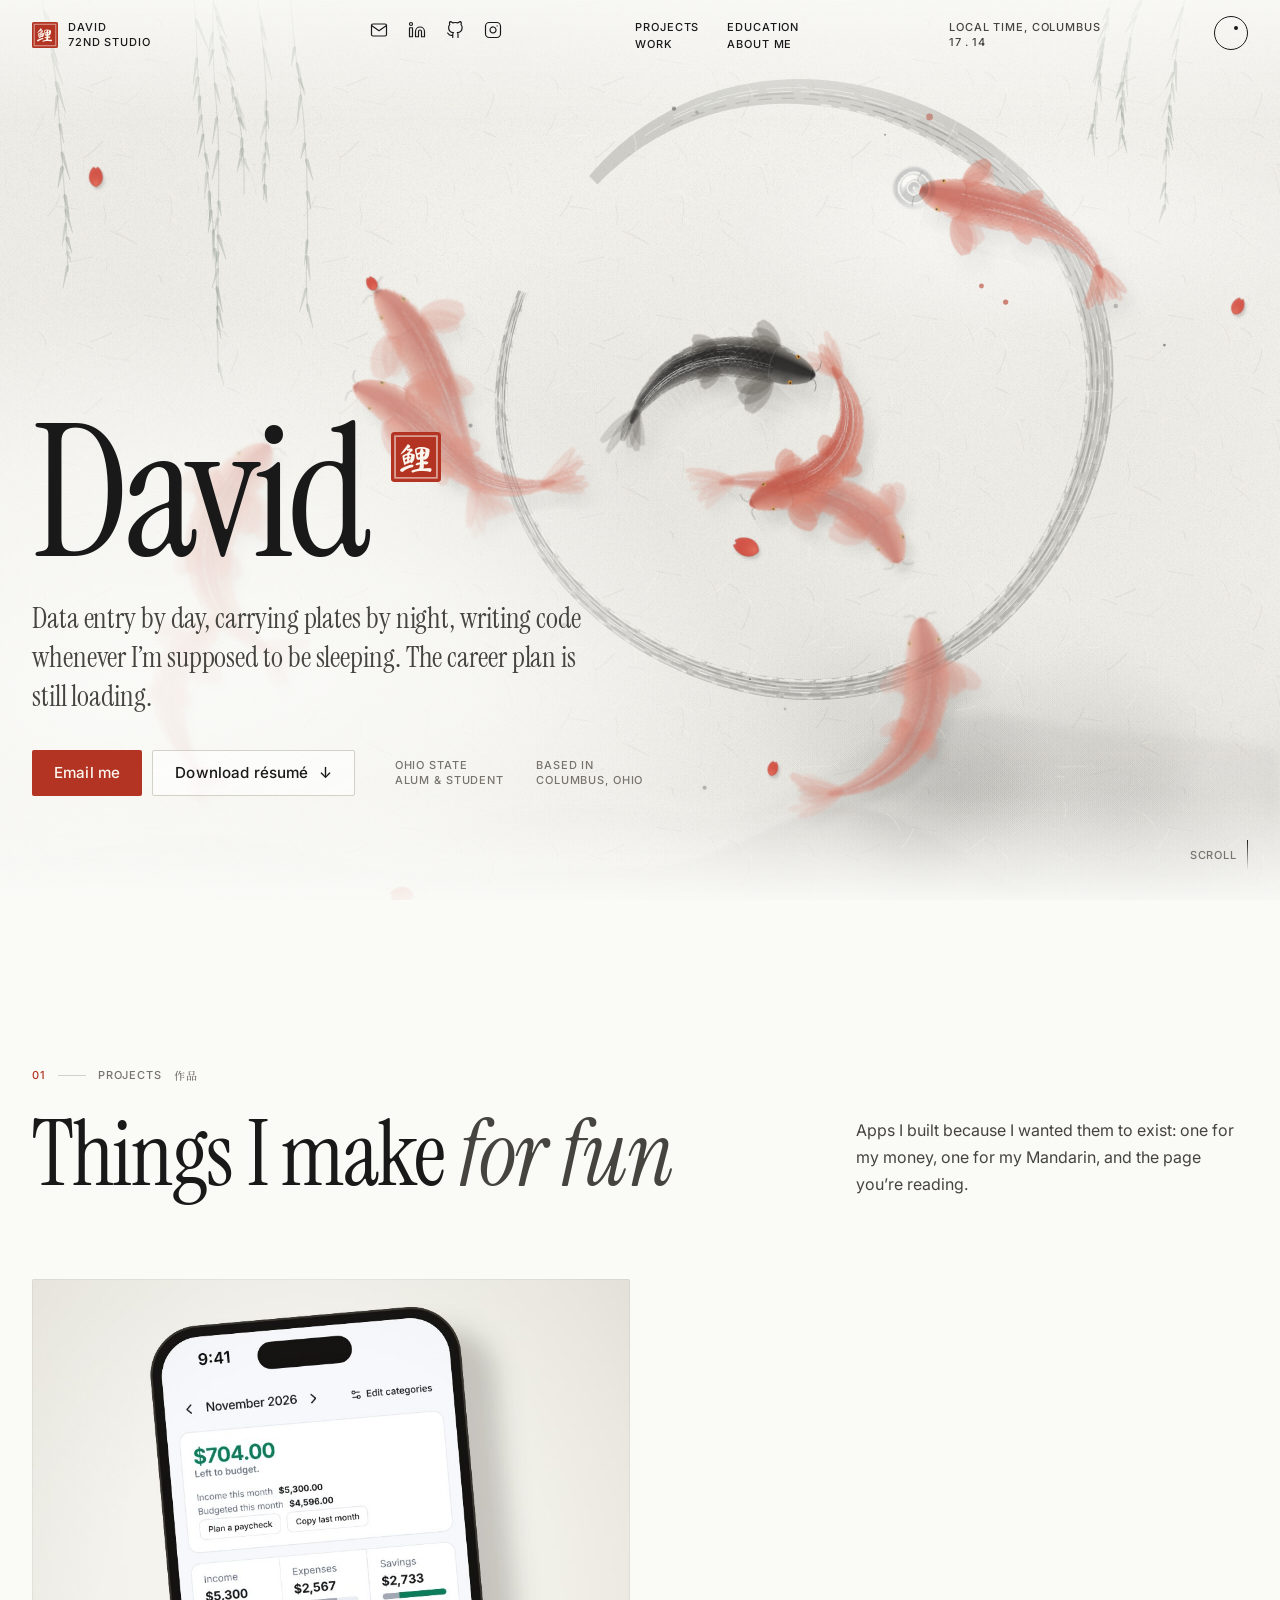
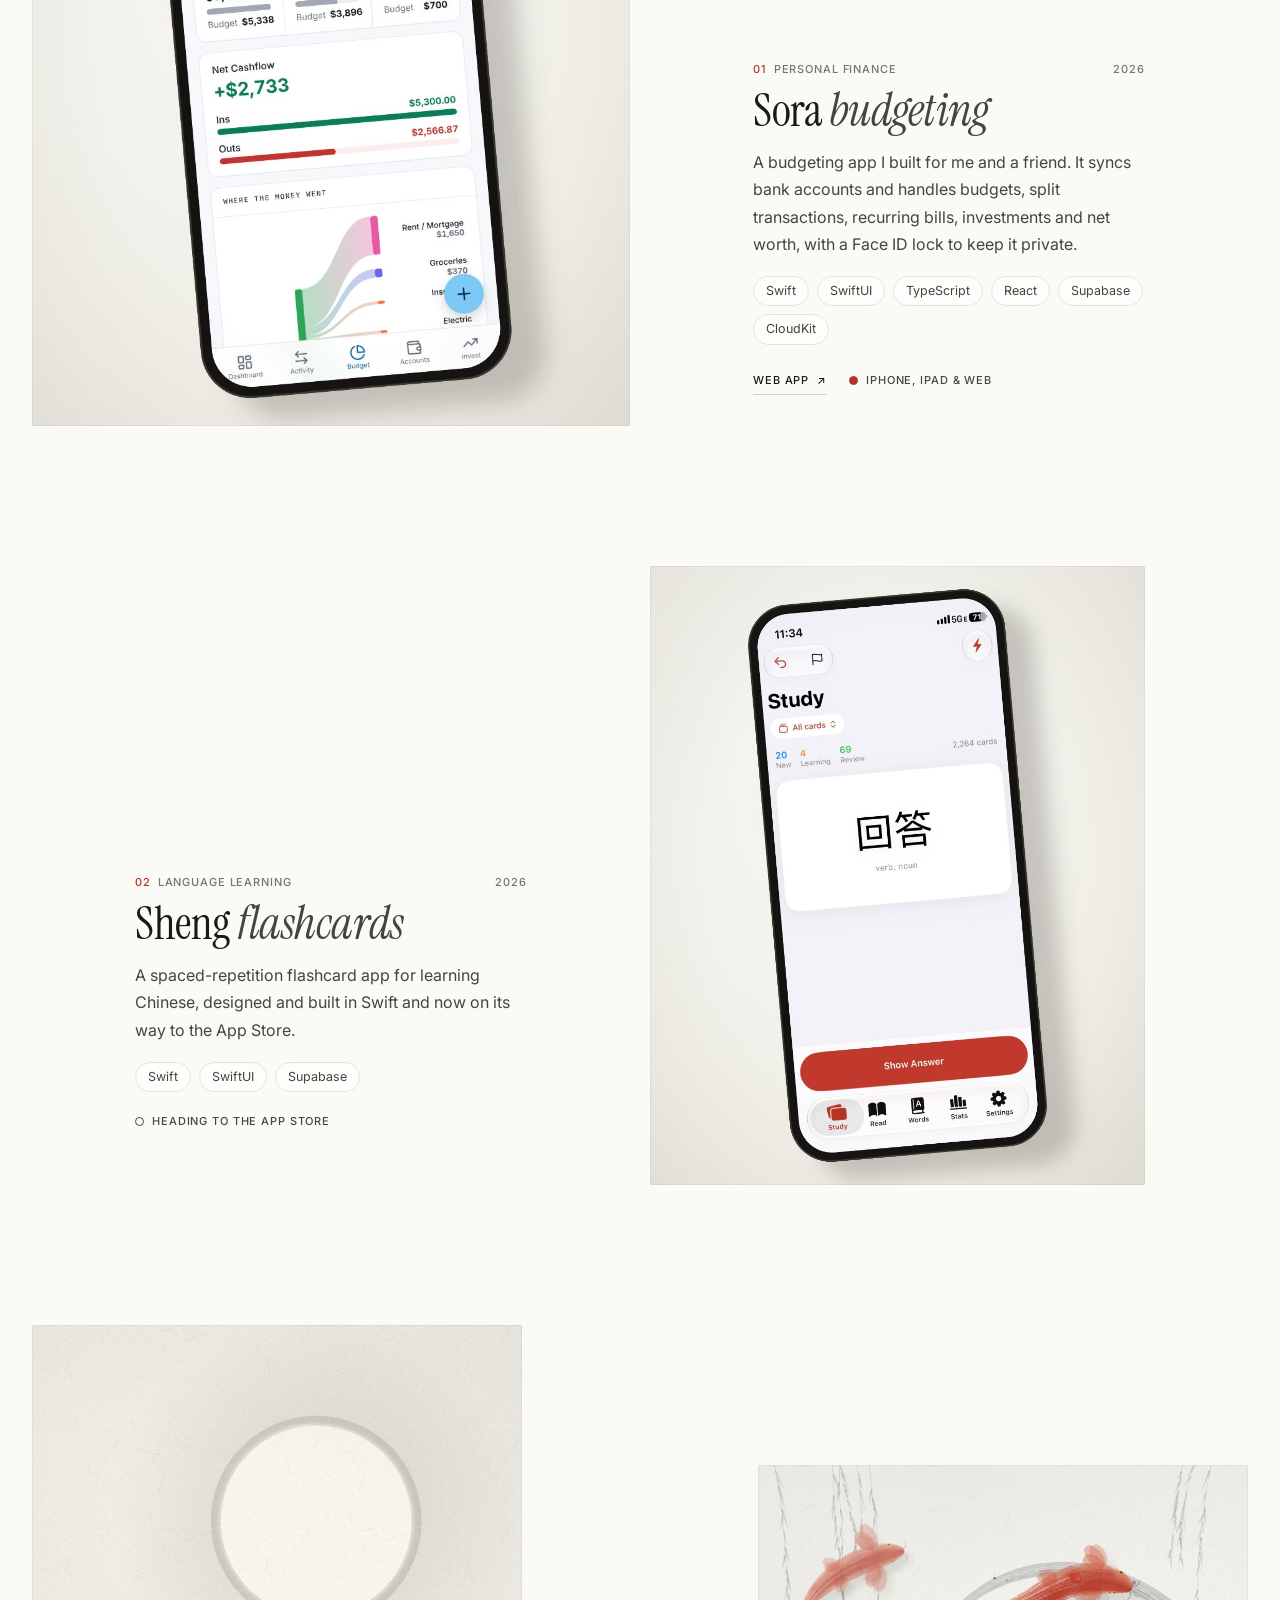
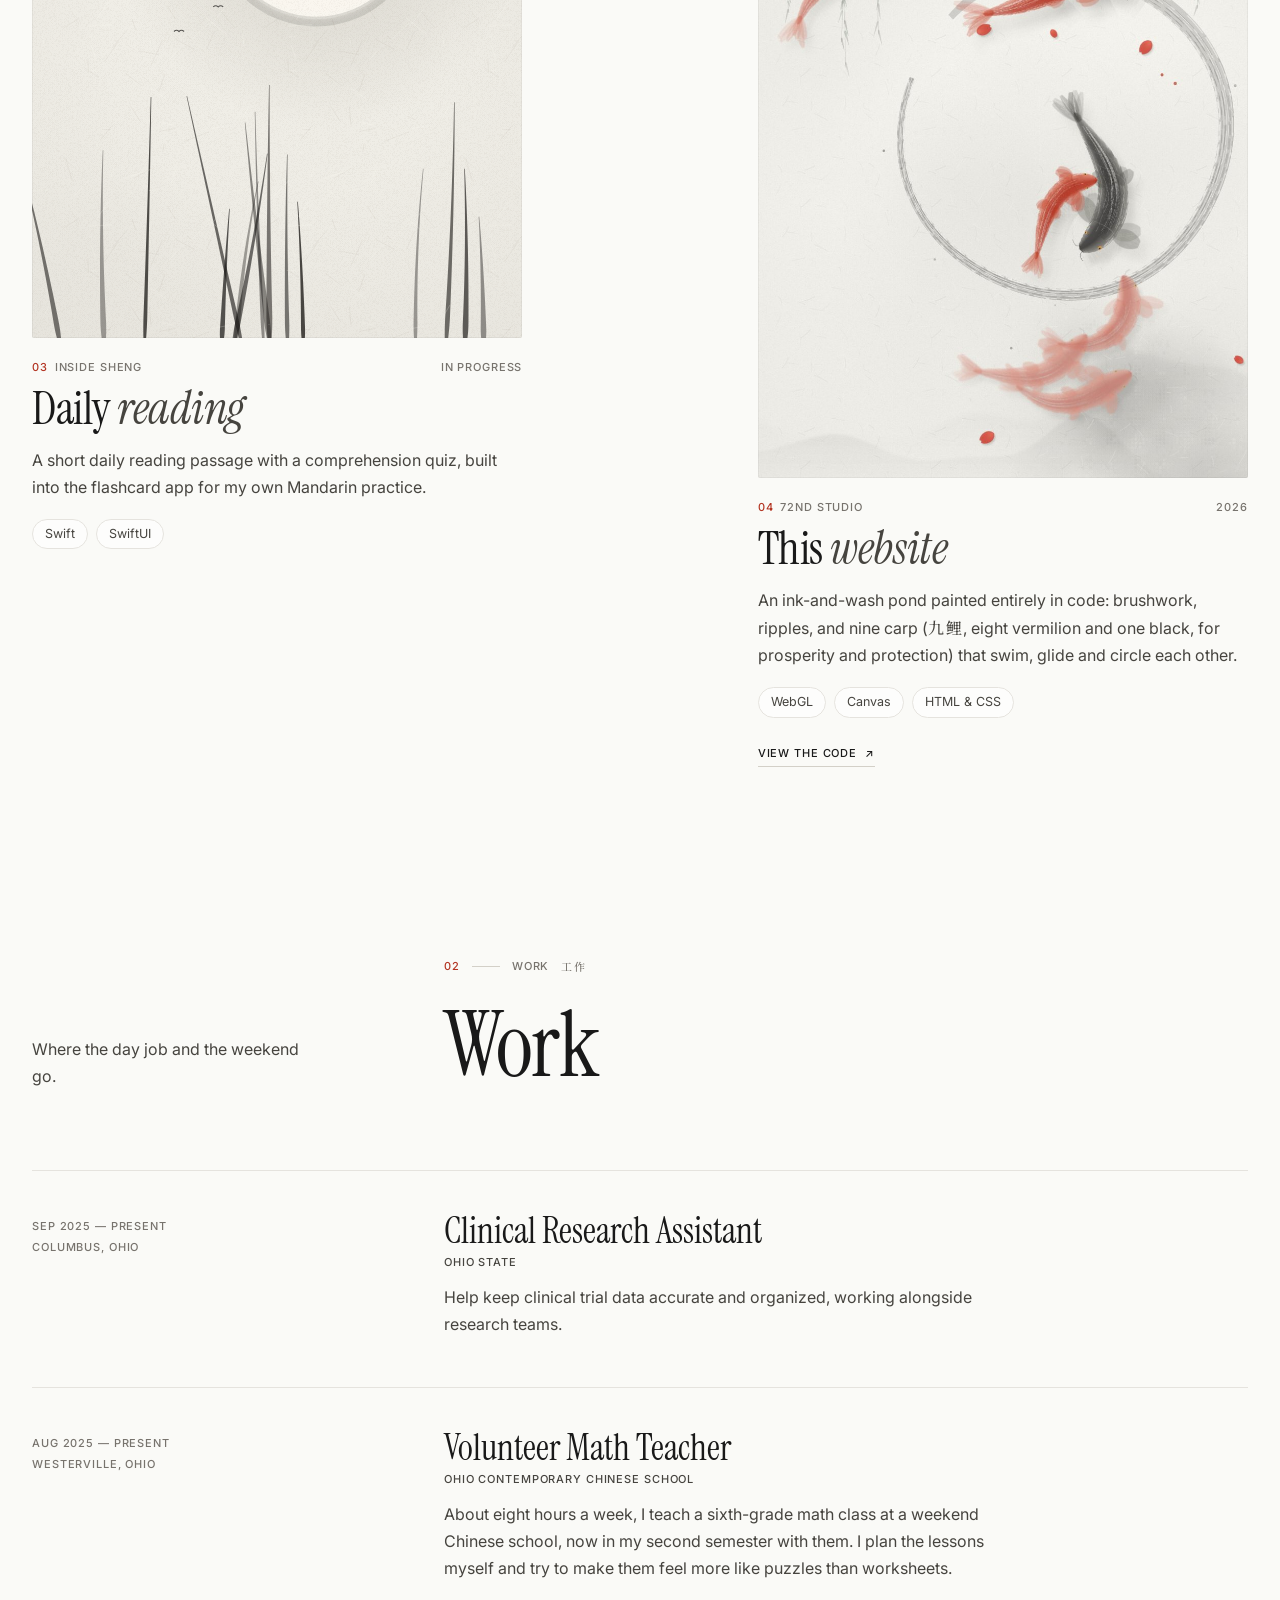
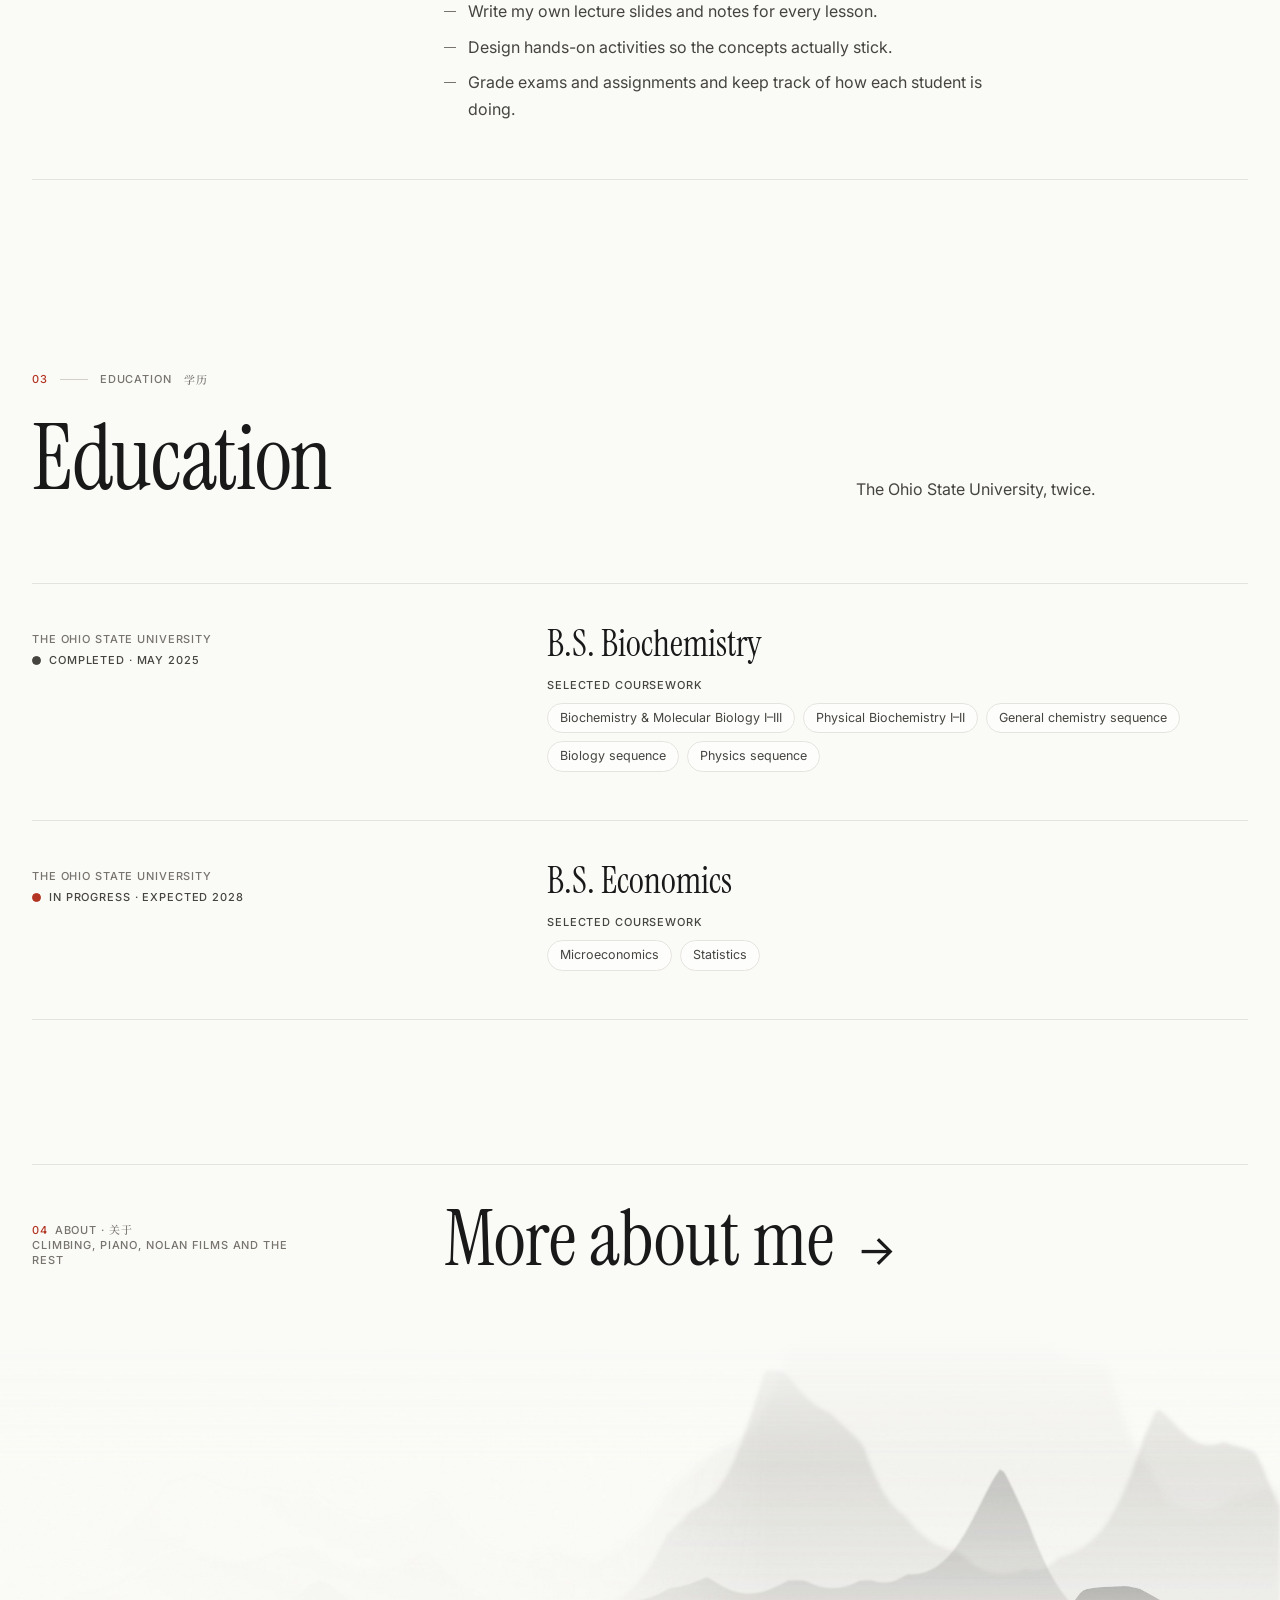
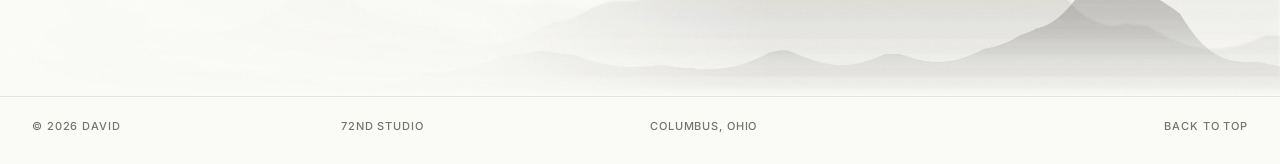
==== commit 2d932c61: "Pond: eight vermilion carp and one black; real Sheng screenshot Co-Authored-By: Claude Opus 5.5 <nor" ====
--- a/index.html
+++ b/index.html
@@ -180,7 +180,7 @@
       </article>
 
       <article class="project p2 reveal">
-        <div class="art" data-art="phone" data-seed="4"></div>
+        <div class="art"><img src="sheng.jpg" alt="Sheng’s Study screen on an iPhone: a flashcard showing 回答 (verb, noun), with 20 new, 4 learning and 69 review cards and a Show Answer button" width="960" height="1200" loading="lazy"></div>
         <div class="project-copy">
           <div class="project-meta label"><span><span class="no">02</span>&ensp;Language learning</span><span>2026</span></div>
           <h3>Sheng <em>flashcards</em></h3>
@@ -201,11 +201,11 @@
       </article>
 
       <article class="project pair p4 reveal">
-        <div class="art"><img src="pond.jpg" alt="The ink-and-wash pond from this site’s home page: grey and vermilion carp swimming inside a brushed circle, with willow strands and distant mountains" width="960" height="1200" loading="lazy"></div>
+        <div class="art"><img src="pond.jpg" alt="The ink-and-wash pond from this site’s home page: one black carp circling inside a brushed circle among vermilion carp, with willow strands and distant mountains" width="960" height="1200" loading="lazy"></div>
         <div class="project-copy">
           <div class="project-meta label"><span><span class="no">04</span>&ensp;72nd Studio</span><span>2026</span></div>
           <h3>This <em>website</em></h3>
-          <p>An ink-and-wash pond painted entirely in code: brushwork, ripples, and nine carp (<span class="cjk" lang="zh-Hans">九鲤</span>, a wish for abundance) that swim, glide and circle each other.</p>
+          <p>An ink-and-wash pond painted entirely in code: brushwork, ripples, and nine carp (<span class="cjk" lang="zh-Hans">九鲤</span>, eight vermilion and one black, for prosperity and protection) that swim, glide and circle each other.</p>
           <ul class="tags" aria-label="Built with"><li>WebGL</li><li>Canvas</li><li>HTML &amp; CSS</li></ul>
           <div class="project-links label">
             <a class="text-link" href="https://github.com/dxvance/72ndstudio" target="_blank" rel="noopener">View the code <span class="arrow" aria-hidden="true">↗</span></a>
@@ -415,8 +415,9 @@
     grey: { body: [70, 68, 63], belly: [138, 134, 127], core: 0.86, edge: 0.66, net: 'rgba(36,35,32,', netA: 0.3, fin: [130, 126, 119], finA: 0.6, tail: [122, 118, 111], gill: 'rgba(36,35,32,0.3)' },
     red:  { body: [182, 52, 34], belly: [214, 104, 80], core: 0.94, edge: 0.8, net: 'rgba(120,30,18,', netA: 0.36, fin: [204, 96, 74], finA: 0.72, tail: [206, 100, 78], gill: 'rgba(120,30,18,0.4)' }
   };
-  // Nine carp (九鲤) is the traditional wish for abundance; vermilion kept to two, fewer fish on small screens
-  const KINDS = ['ink', 'red', 'grey', 'ink', 'grey', 'ink', 'grey', 'red', 'ink'];
+  // Nine carp (九鲤): eight vermilion and one black, the feng shui arrangement for prosperity and protection.
+  // The black carp comes first so it stays in the pond on small screens, which show fewer fish.
+  const KINDS = ['ink', 'red', 'red', 'red', 'red', 'red', 'red', 'red', 'red'];
   const PAPER = [246, 245, 240];
 
   const OFF = 4000;
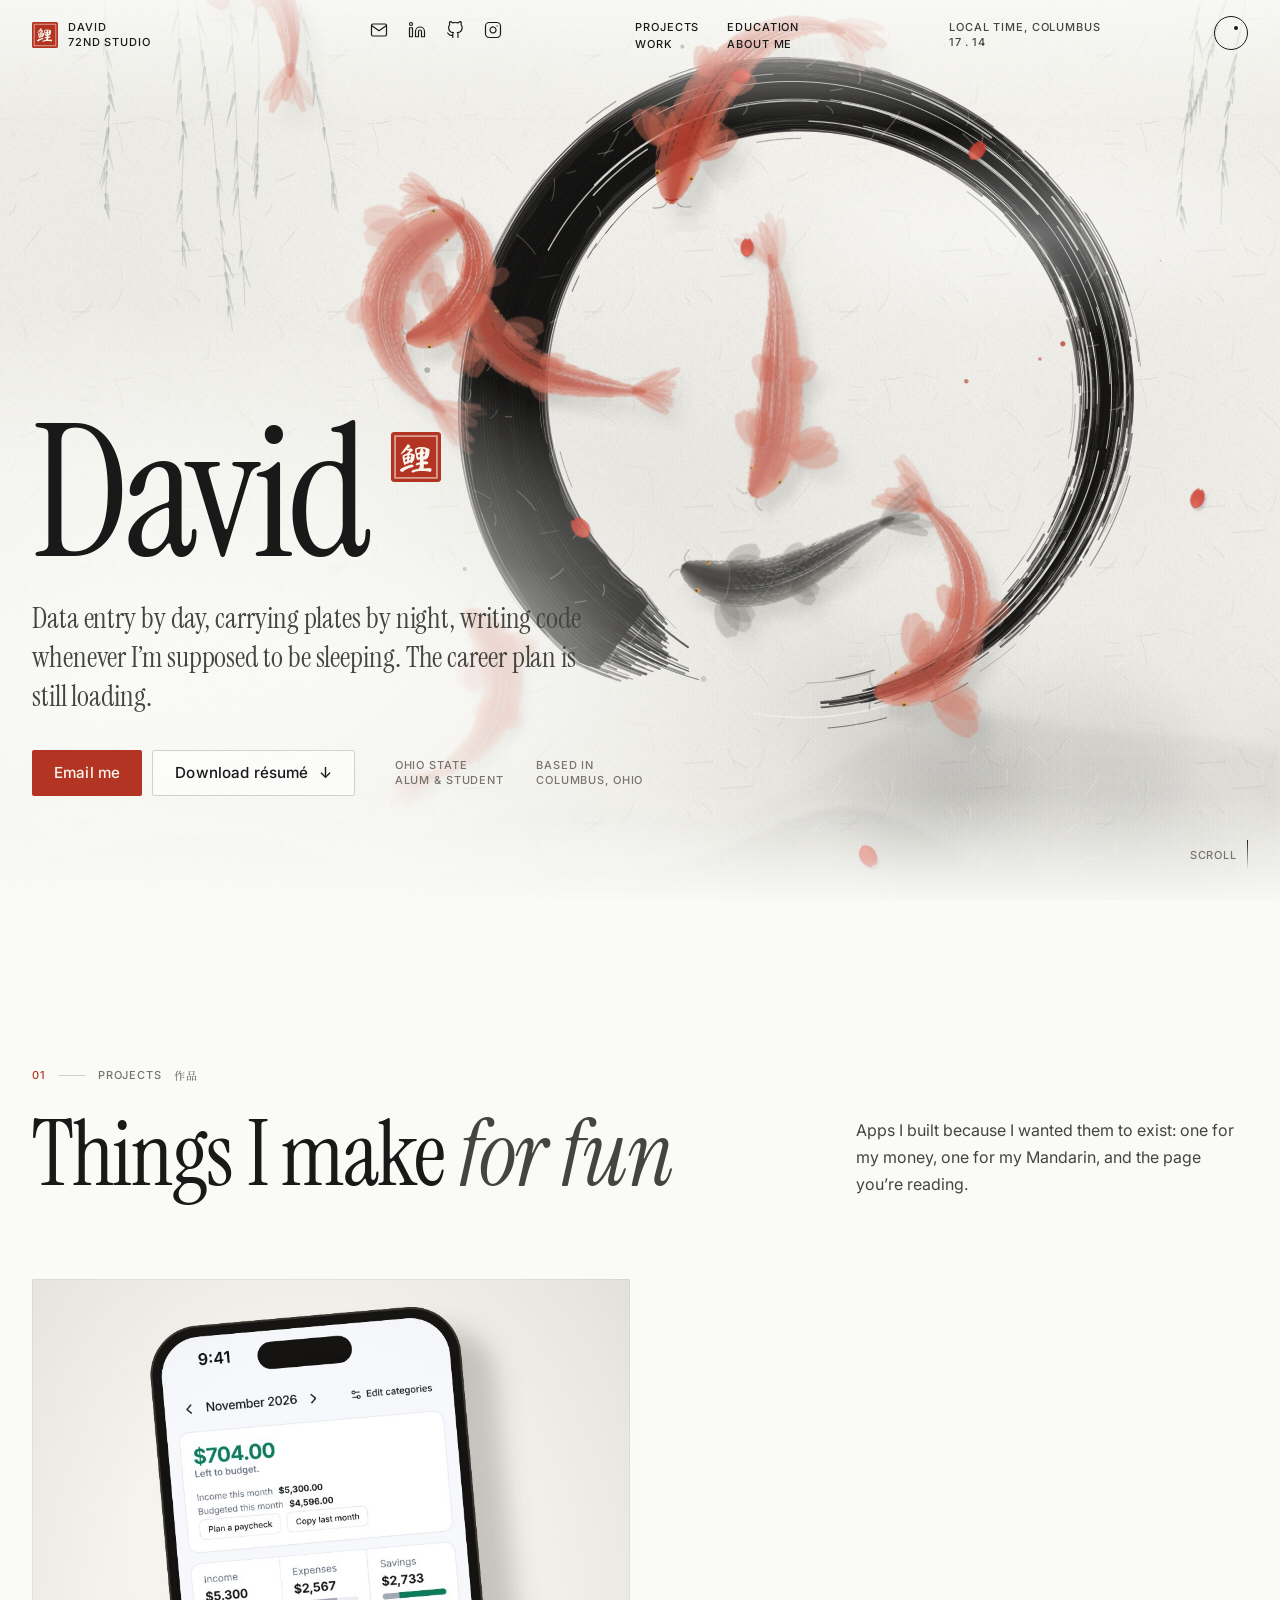
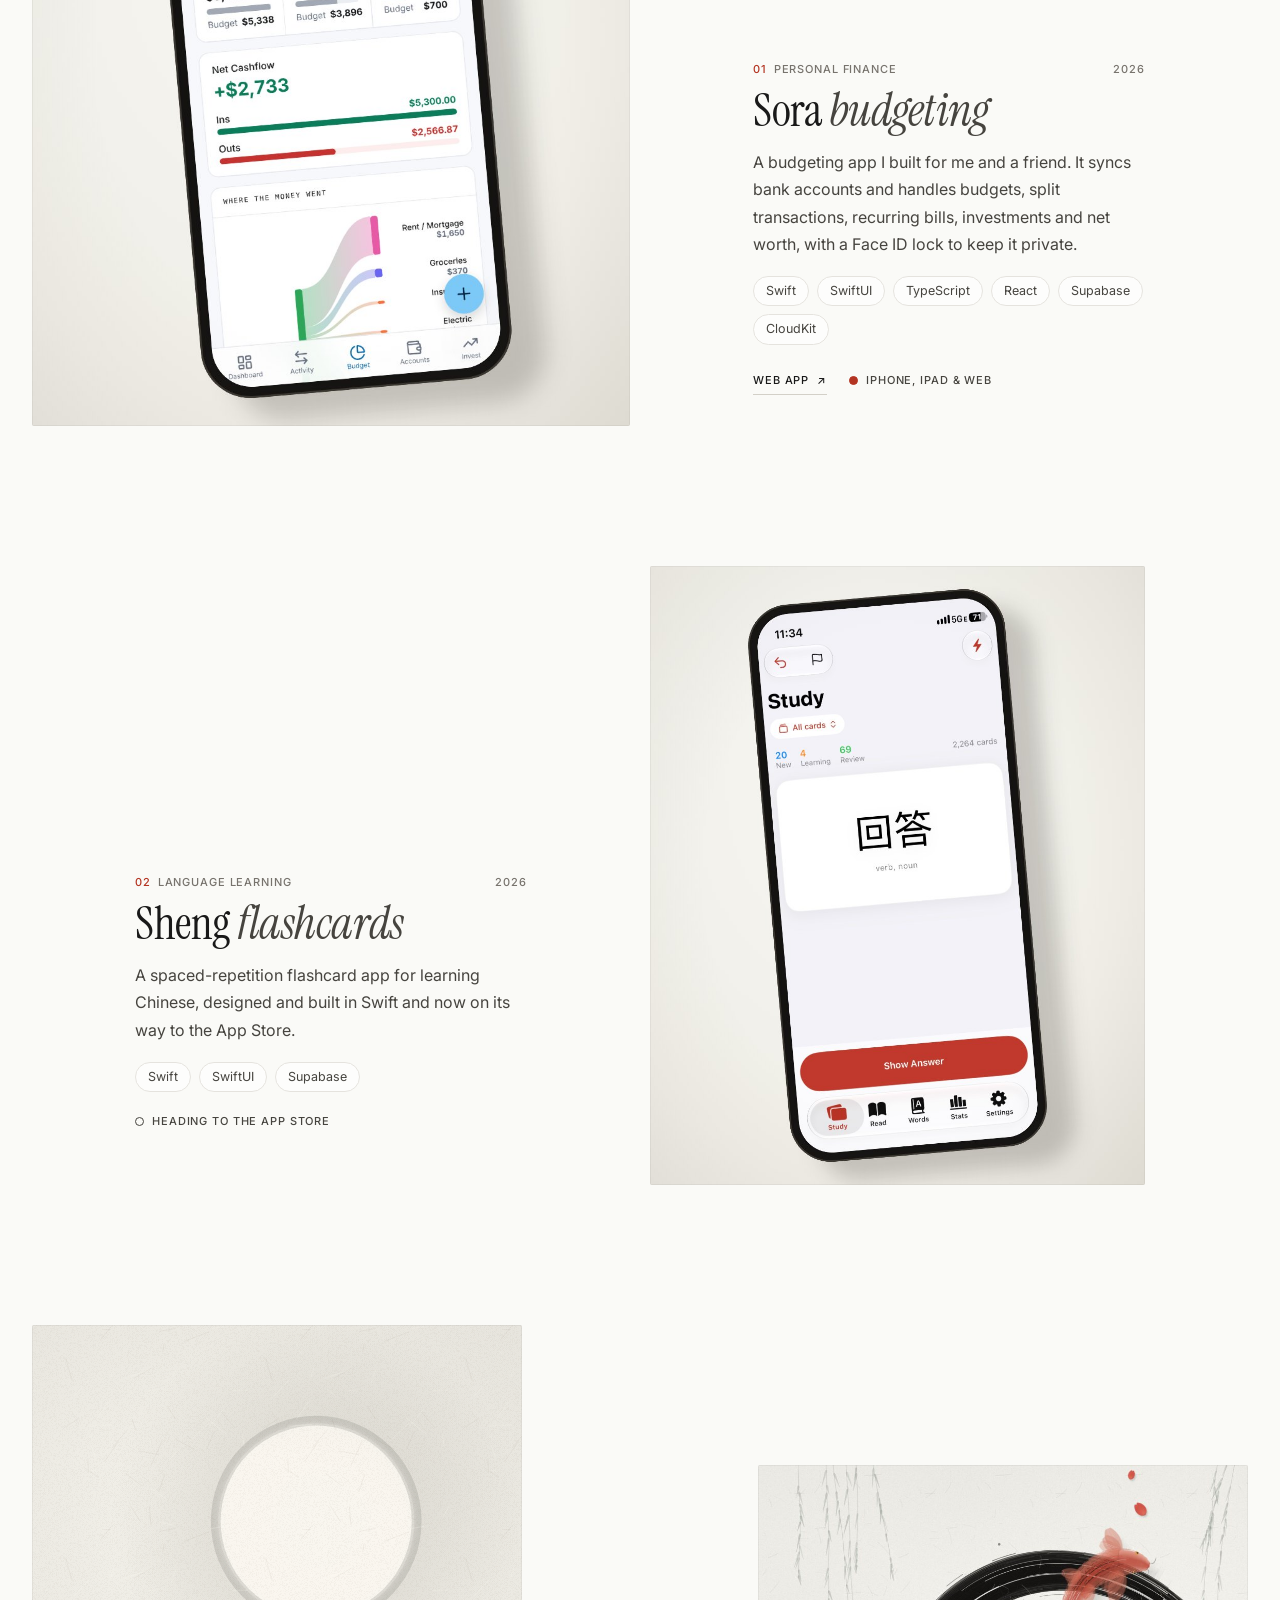
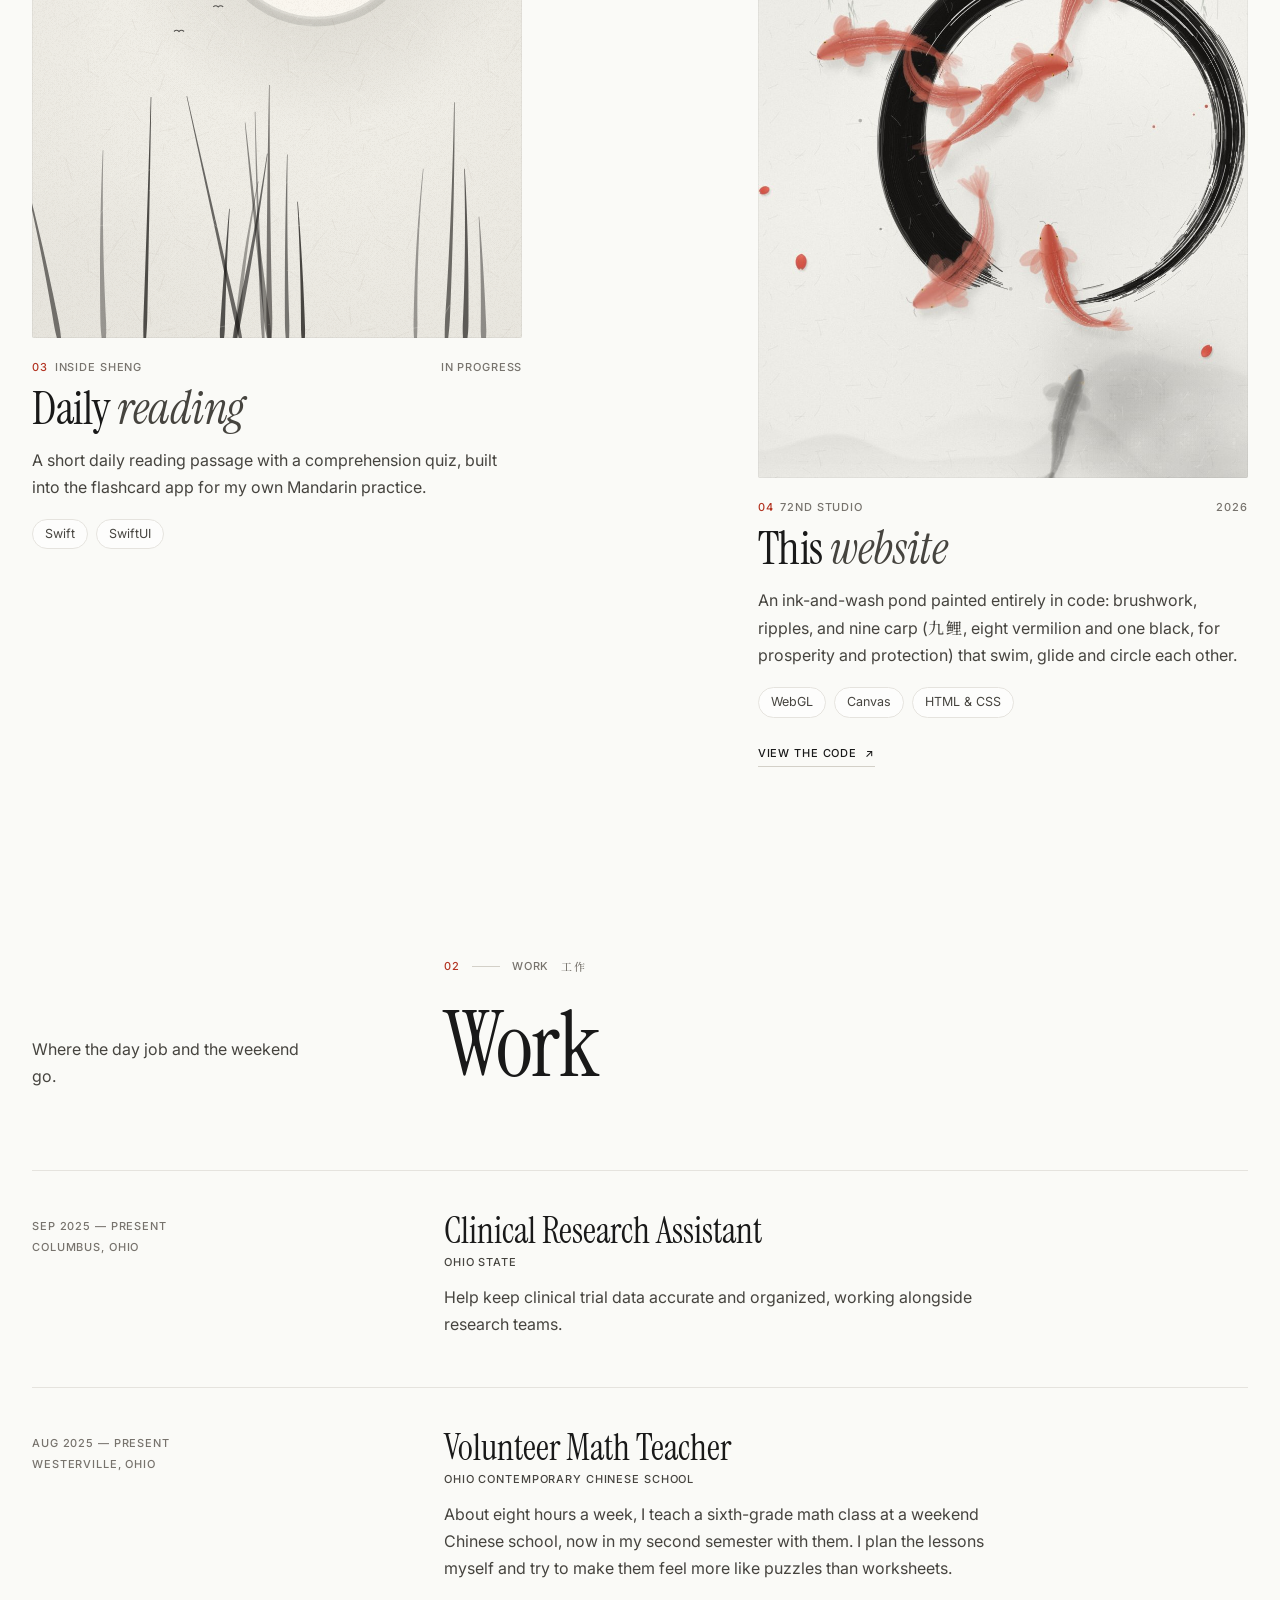
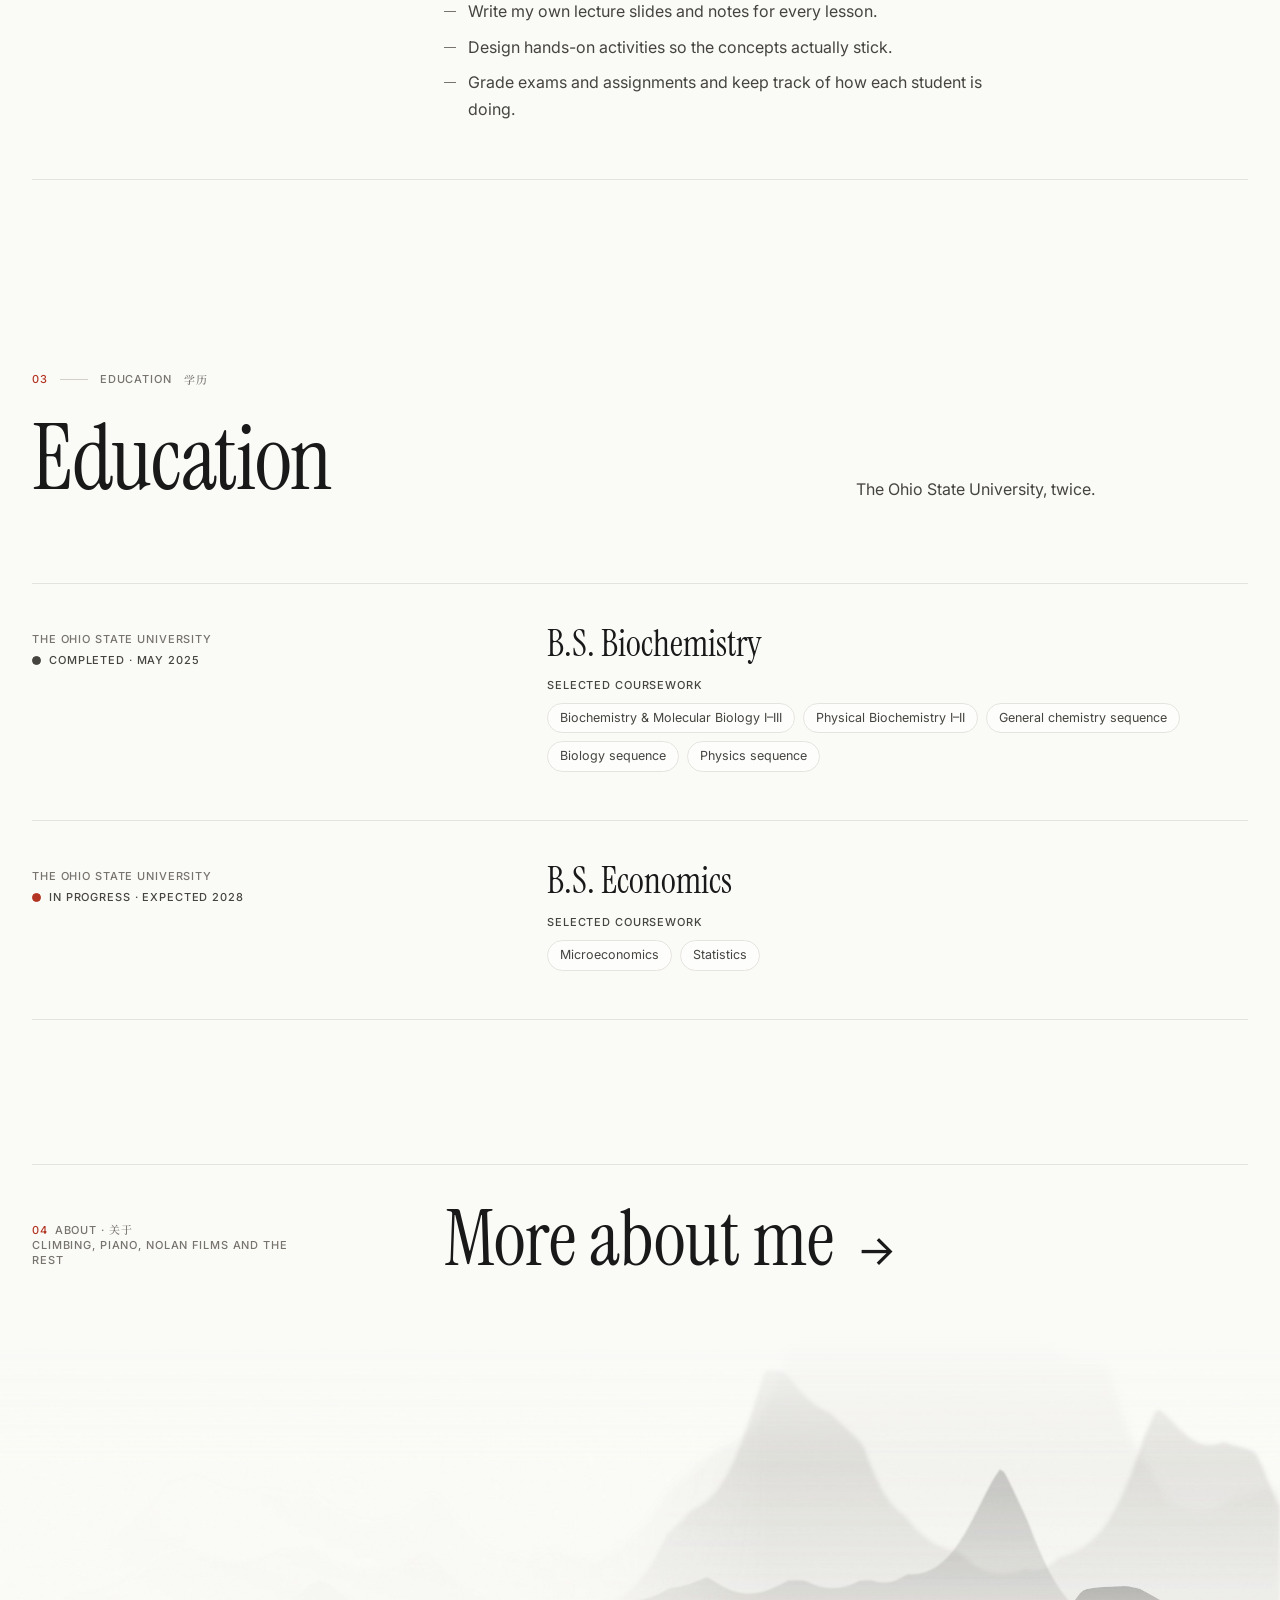
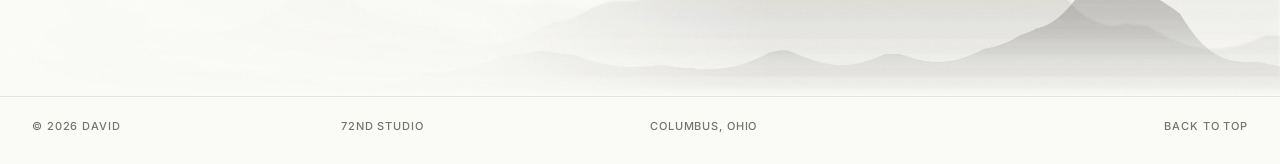
==== commit 074fb9db: "Hero: paint the circle as one loaded ink brush stroke Co-Authored-By: Claude Opus 5.5 <noreply@anthr" ====
--- a/index.html
+++ b/index.html
@@ -201,7 +201,7 @@
       </article>
 
       <article class="project pair p4 reveal">
-        <div class="art"><img src="pond.jpg" alt="The ink-and-wash pond from this site’s home page: one black carp circling inside a brushed circle among vermilion carp, with willow strands and distant mountains" width="960" height="1200" loading="lazy"></div>
+        <div class="art"><img src="pond.jpg" alt="The ink-and-wash pond from this site’s home page: vermilion carp swimming around a single heavy brush-stroke circle, one black carp below it, with willow strands and distant mountains" width="960" height="1200" loading="lazy"></div>
         <div class="project-copy">
           <div class="project-meta label"><span><span class="no">04</span>&ensp;72nd Studio</span><span>2026</span></div>
           <h3>This <em>website</em></h3>
@@ -751,38 +751,81 @@
     ridge(H * 0.9, H * 0.07, 11, 0.07, 5);
     ridge(H * 0.97, H * 0.05, 23, 0.09, 2);
 
-    // One unbroken brushed circle (圆), left slightly open: the pond's horizon
+    // One brushed circle (圆) in a single loaded stroke: the brush lands heavy at the lower left,
+    // sweeps clockwise round the pond, and runs dry into split bristles before it closes
     const small = W < 700;
     const ecx = small ? W * 0.52 : W * 0.63, ecy = small ? H * 0.3 : H * 0.44;
     const ER = Math.min(W, H) * (small ? 0.3 : 0.33);
-    const a0 = -2.35, sweep = Math.PI * 1.86, N = 260;
-    const outer = [], inner = [], mid = [];
-    for (let i = 0; i <= N; i++) {
-      const t = i / N, a = a0 + sweep * t;
-      const w = (4 + 20 * Math.sin(Math.min(1, t * 3 + 0.15) * Math.PI / 2) * (1 - 0.82 * Math.pow(t, 1.6))) * (Math.min(W, H) / 900 + 0.35);
-      const r = ER * (1 + 0.025 * Math.sin(t * 7 + 1) + 0.01 * Math.sin(t * 23));
-      outer.push([ecx + Math.cos(a) * (r + w / 2), ecy + Math.sin(a) * (r + w / 2)]);
-      inner.push([ecx + Math.cos(a) * (r - w / 2), ecy + Math.sin(a) * (r - w / 2)]);
-      mid.push([a, r, w]);
-    }
-    const ep = new Path2D();
-    ep.moveTo(outer[0][0], outer[0][1]);
-    for (const q of outer) ep.lineTo(q[0], q[1]);
-    for (let i = inner.length - 1; i >= 0; i--) ep.lineTo(inner[i][0], inner[i][1]);
-    ep.closePath();
-    x.fillStyle = 'rgba(32,30,28,0.17)'; x.fill(ep);
-    x.save(); x.clip(ep); x.lineCap = 'round';
-    for (let k = 0; k < 14; k++) {
-      const o = (rng() - 0.5) * 0.95, start = Math.floor(rng() * N * 0.4);
-      x.lineWidth = 0.6 + rng() * 1.6;
-      x.setLineDash([6 + rng() * 40, 3 + rng() * 14]);
-      x.strokeStyle = rng() < 0.55 ? css(PAPER, 0.7) : 'rgba(30,28,26,0.12)';
+    const a0 = 2.05, sweep = Math.PI * 1.9, N = 420;
+    const S = Math.min(W, H) / 900 + 0.25;
+    // Stroke width: a blunt, fat landing, then a long taper
+    const widthAt = t => ER * (t < 0.04 ? 0.2 + 3.2 * t : 0.33 - 0.2 * Math.pow(t, 0.9)) * (1 + 0.04 * Math.sin(t * 19));
+    const wob = t => 1 + 0.018 * Math.sin(t * 6.3 + 0.7) + 0.008 * Math.sin(t * 21);
+    // The stroke's centre line drifts outward as the brush lifts, like a real hand
+    const pt = (t, o) => {
+      const a = a0 + sweep * t, w = widthAt(t), r = ER * wob(t) + o * w + w * 0.18 * t;
+      return [ecx + Math.cos(a) * r, ecy + Math.sin(a) * r];
+    };
+    x.save(); x.lineCap = 'round'; x.lineJoin = 'round';
+
+    // The wet body: solid ink across most of the width while the brush is loaded
+    // Its edges are ragged, never ruled, and it starts a little after the bristles so the landing frays
+    const rough = (t, f, p) => 0.035 * Math.sin(t * f + p) + 0.02 * Math.sin(t * f * 2.7 + p * 1.9) + 0.012 * Math.sin(t * f * 6.1 + p);
+    const body = new Path2D(), coreW = t => 0.5 * Math.max(0, 1 - 1.15 * Math.pow(t, 1.25));
+    const T0 = 0.03, n0 = Math.floor(T0 * N);
+    for (let i = n0; i <= N; i++) { const t = i / N, [X, Y] = pt(t, -coreW(t) * (1 + rough(t, 90, 1.3))); i > n0 ? body.lineTo(X, Y) : body.moveTo(X, Y); }
+    for (let i = N; i >= n0; i--) { const t = i / N, [X, Y] = pt(t, coreW(t) * (0.92 + rough(t, 70, 4.1))); body.lineTo(X, Y); }
+    body.closePath();
+    x.fillStyle = 'rgba(22,21,20,0.86)'; x.fill(body);
+
+    // Bristles: each hair carries less ink as the stroke goes on, and the edges dry first
+    const K = small ? 110 : 170;
+    for (let k = 0; k < K; k++) {
+      const o = (k + rng()) / K - 0.5, edge = Math.abs(o) * 2;
+      const tEnd = 1 - edge * 0.12 - rng() * 0.1, tStart = Math.pow(rng(), 1.5) * 0.06 + edge * 0.012;
+      const hair = 0.7 + rng() * 1.3, dry = 0.35 + rng() * 0.5, phase = rng() * 100;
+      let drawing = false, alpha = 0;
       x.beginPath();
-      for (let i = start; i <= N; i++) { const [a, r, w] = mid[i]; const rr = r + o * w; const X = ecx + Math.cos(a) * rr, Y = ecy + Math.sin(a) * rr; i === start ? x.moveTo(X, Y) : x.lineTo(X, Y); }
+      for (let i = Math.floor(tStart * N); i <= tEnd * N; i++) {
+        const t = i / N;
+        const load = 1 - Math.pow(t / tEnd, 1.6) * (0.55 + edge * 0.45);
+        const gap = Math.sin(t * (40 + k % 13) + phase) * 0.5 + 0.5;
+        const inked = load - gap * dry * (0.4 + t) > 0.12;
+        const [X, Y] = pt(t, o * (1 + 0.06 * Math.sin(t * 9 + k)));
+        if (inked && !drawing) { x.moveTo(X, Y); drawing = true; }
+        else if (inked) x.lineTo(X, Y);
+        else drawing = false;
+        alpha = load;
+      }
+      x.lineWidth = hair * S;
+      x.strokeStyle = `rgba(20,19,18,${0.5 + 0.4 * Math.max(0, alpha)})`;
       x.stroke();
     }
+
+    // Splits of bare paper inside the stroke where the bristles separated
+    for (let k = 0; k < 26; k++) {
+      const o = (rng() - 0.5) * 0.8, t0 = 0.25 + rng() * 0.6, len = 0.04 + rng() * 0.18;
+      x.beginPath();
+      for (let i = Math.floor(t0 * N); i <= Math.min(1, t0 + len) * N; i++) { const [X, Y] = pt(i / N, o); i === Math.floor(t0 * N) ? x.moveTo(X, Y) : x.lineTo(X, Y); }
+      x.lineWidth = (0.5 + rng() * 1.2) * S; x.strokeStyle = css(PAPER, 0.75); x.stroke();
+    }
+
+    // Dry streaks dragged back from the landing, where the loaded brush first touched the paper
+    for (let k = 0; k < 34; k++) {
+      const o = (rng() - 0.5) * 0.95, t1 = 0.02 + rng() * 0.05, back = 0.01 + rng() * 0.035;
+      x.beginPath();
+      for (let i = 0; i <= 10; i++) { const [X, Y] = pt(t1 - back * i / 10, o * (1 + i * 0.012)); i ? x.lineTo(X, Y) : x.moveTo(X, Y); }
+      x.lineWidth = (0.6 + rng() * 1.6) * S; x.strokeStyle = `rgba(20,19,18,${0.35 + rng() * 0.45})`; x.stroke();
+    }
+
+    // A few loose hairs flicking off the outer edge, and specks thrown from the landing
+    for (let k = 0; k < 40; k++) {
+      const t = rng() * 0.95, o = (rng() < 0.5 ? -1 : 1) * (0.5 + rng() * 0.12), len = 0.01 + rng() * 0.05;
+      x.beginPath();
+      for (let i = 0; i <= 8; i++) { const [X, Y] = pt(t + len * i / 8, o); i ? x.lineTo(X, Y) : x.moveTo(X, Y); }
+      x.lineWidth = (0.4 + rng() * 0.6) * S; x.strokeStyle = `rgba(20,19,18,${0.25 + rng() * 0.4})`; x.stroke();
+    }
     x.restore();
-    x.setLineDash([]);
 
     // Willow strands hanging from the upper corners, pale green-grey
     const strand = (sx, sy, len, lean) => {
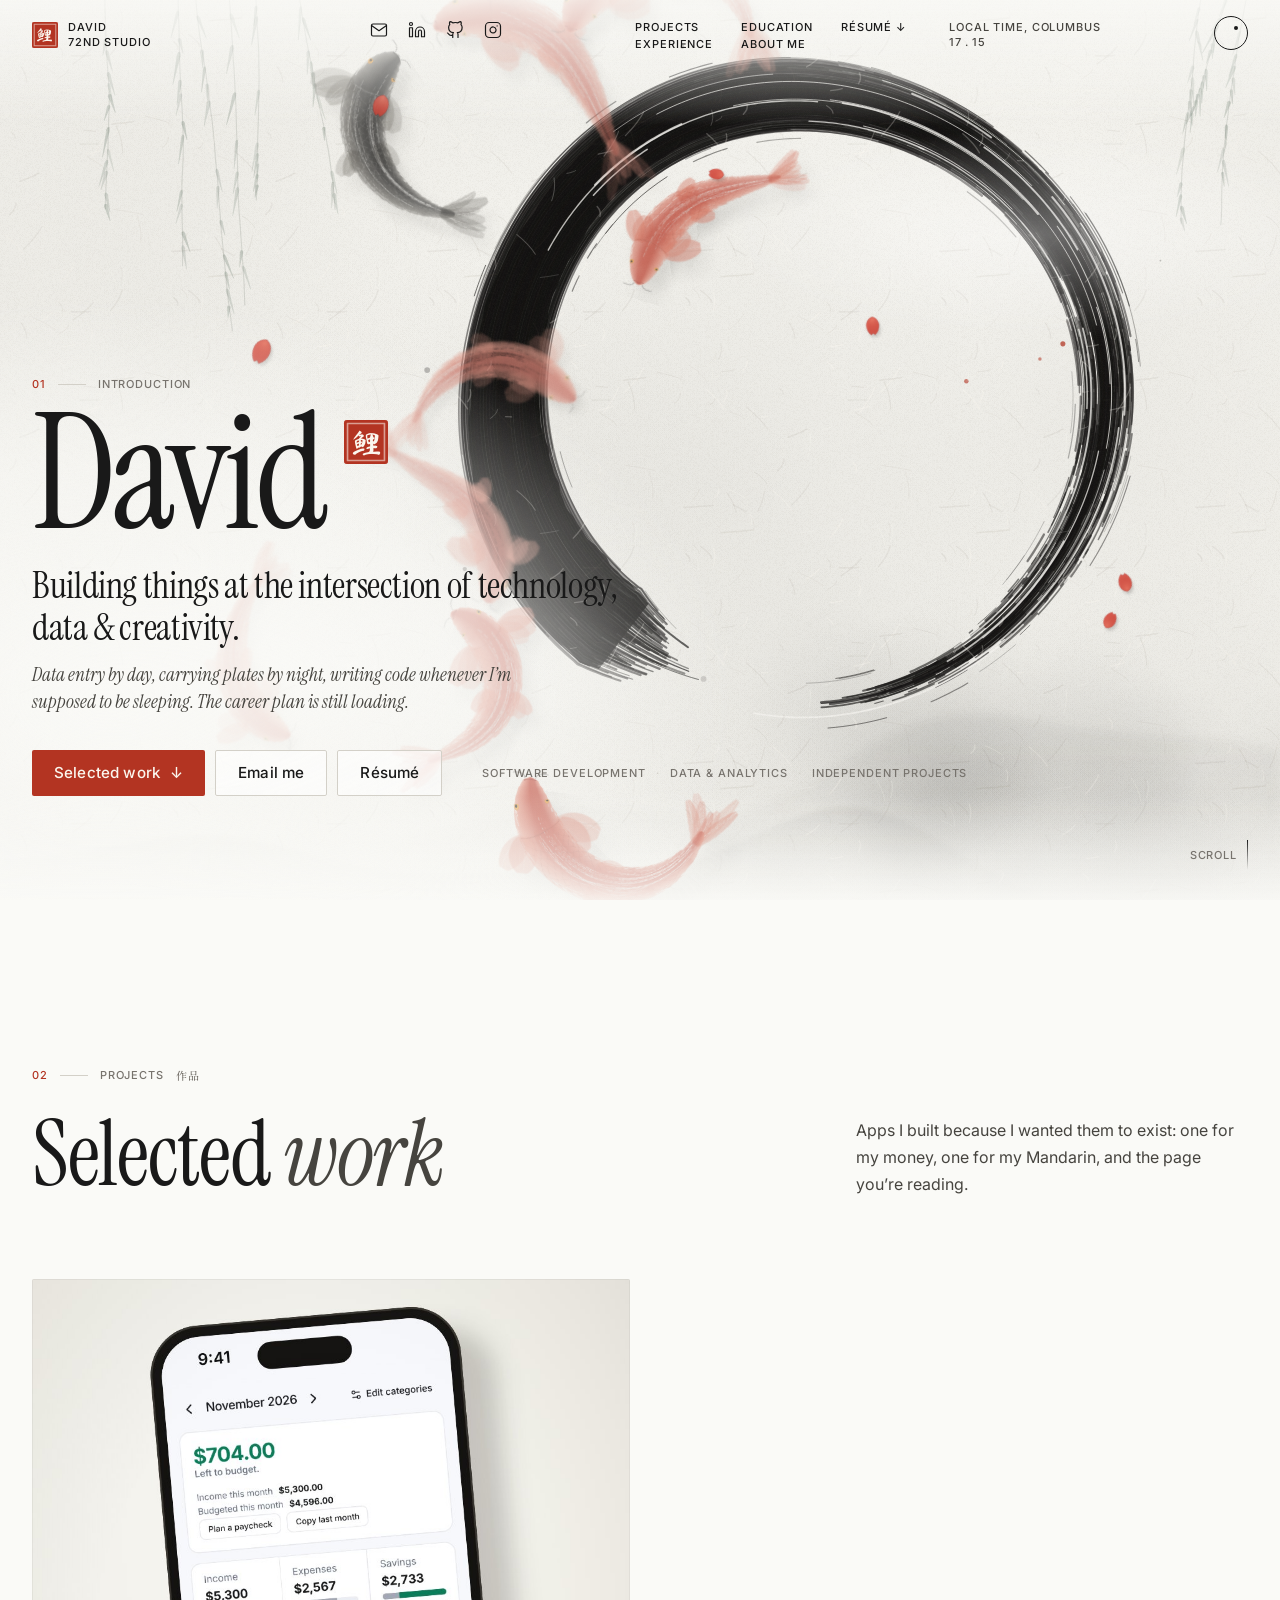
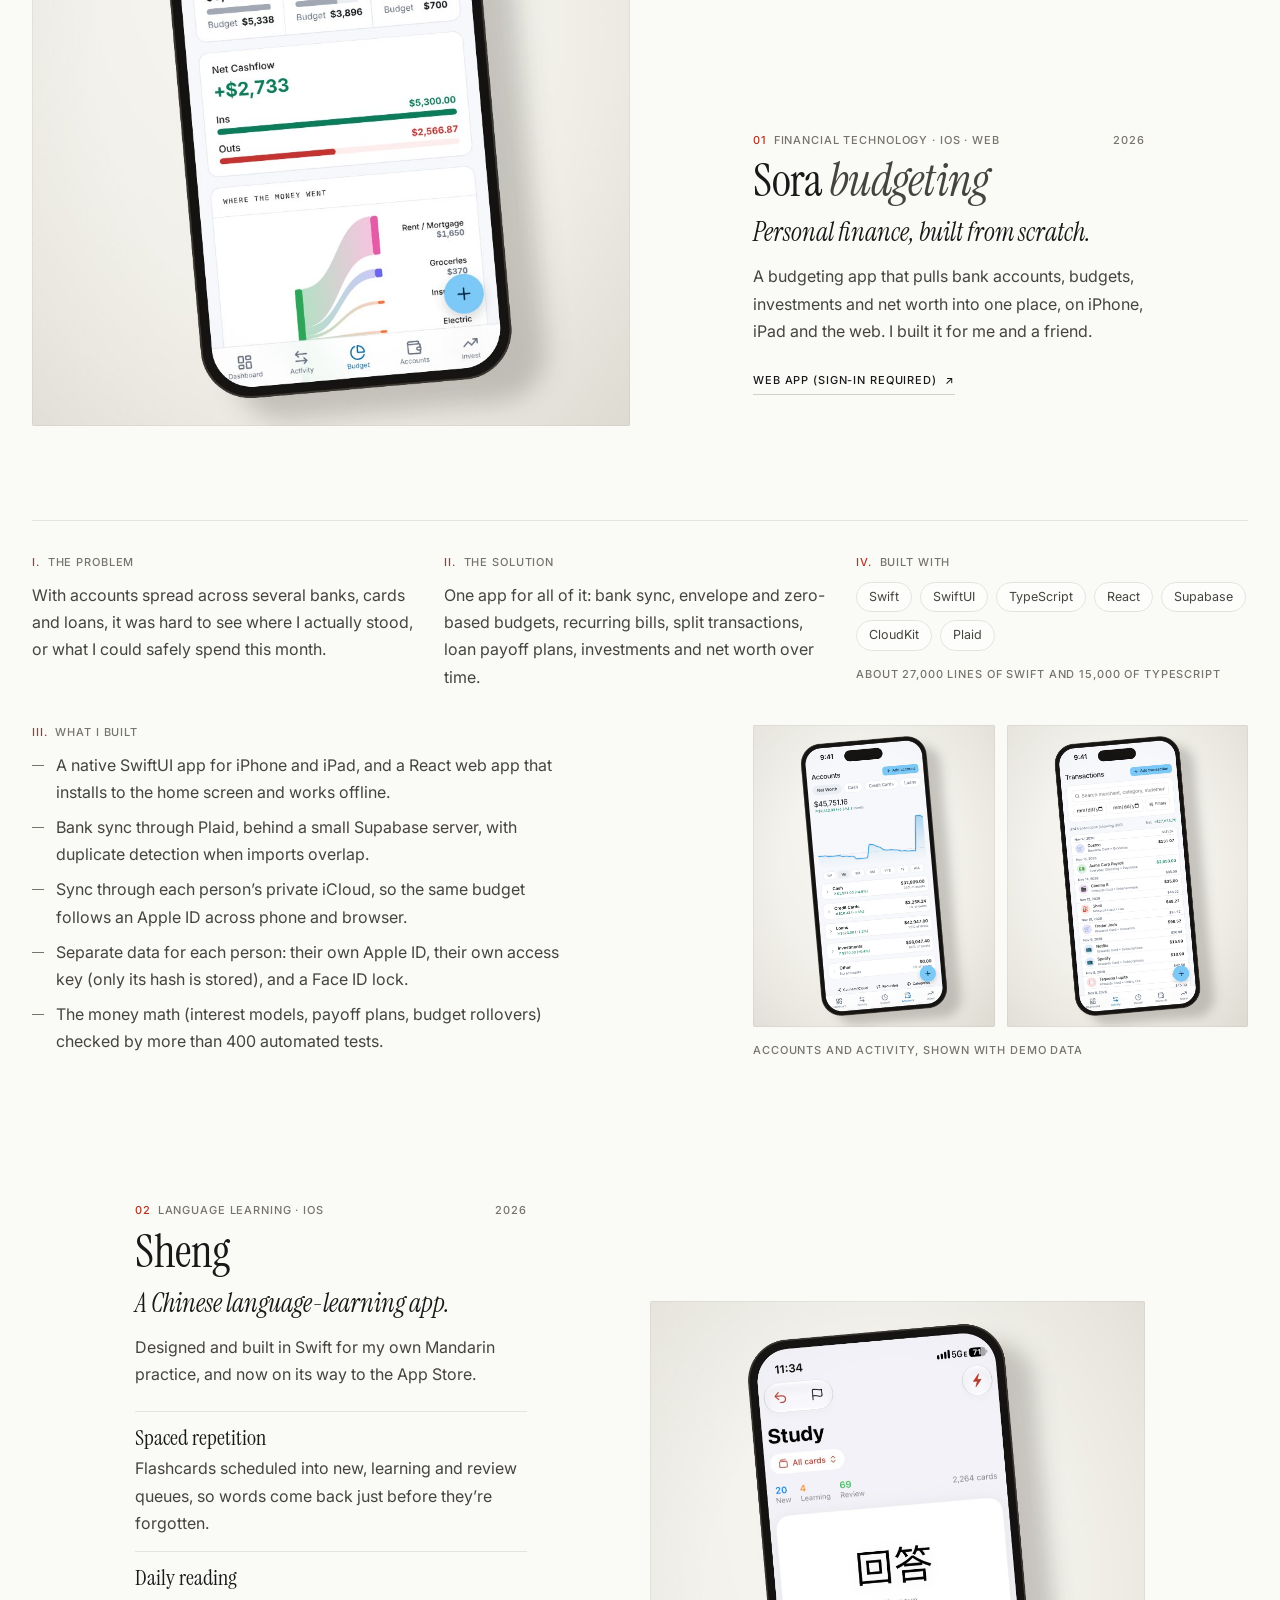
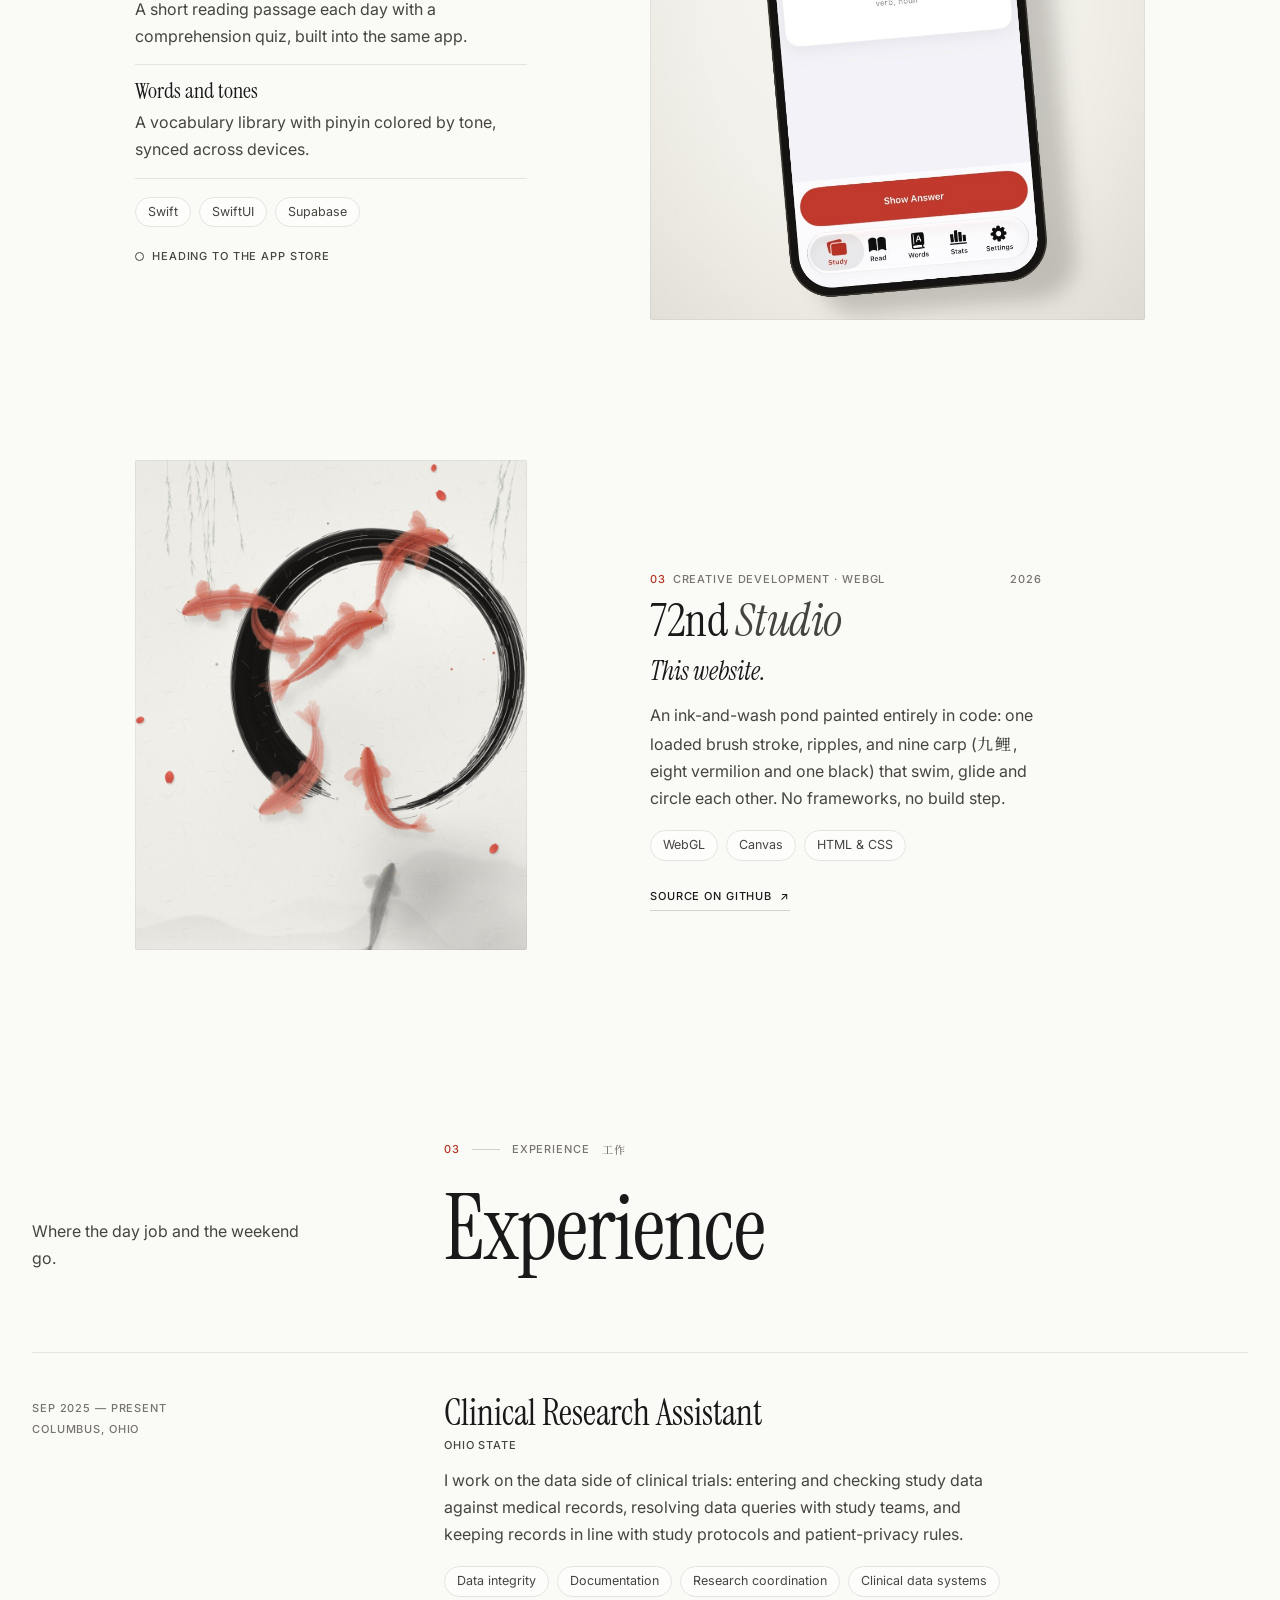
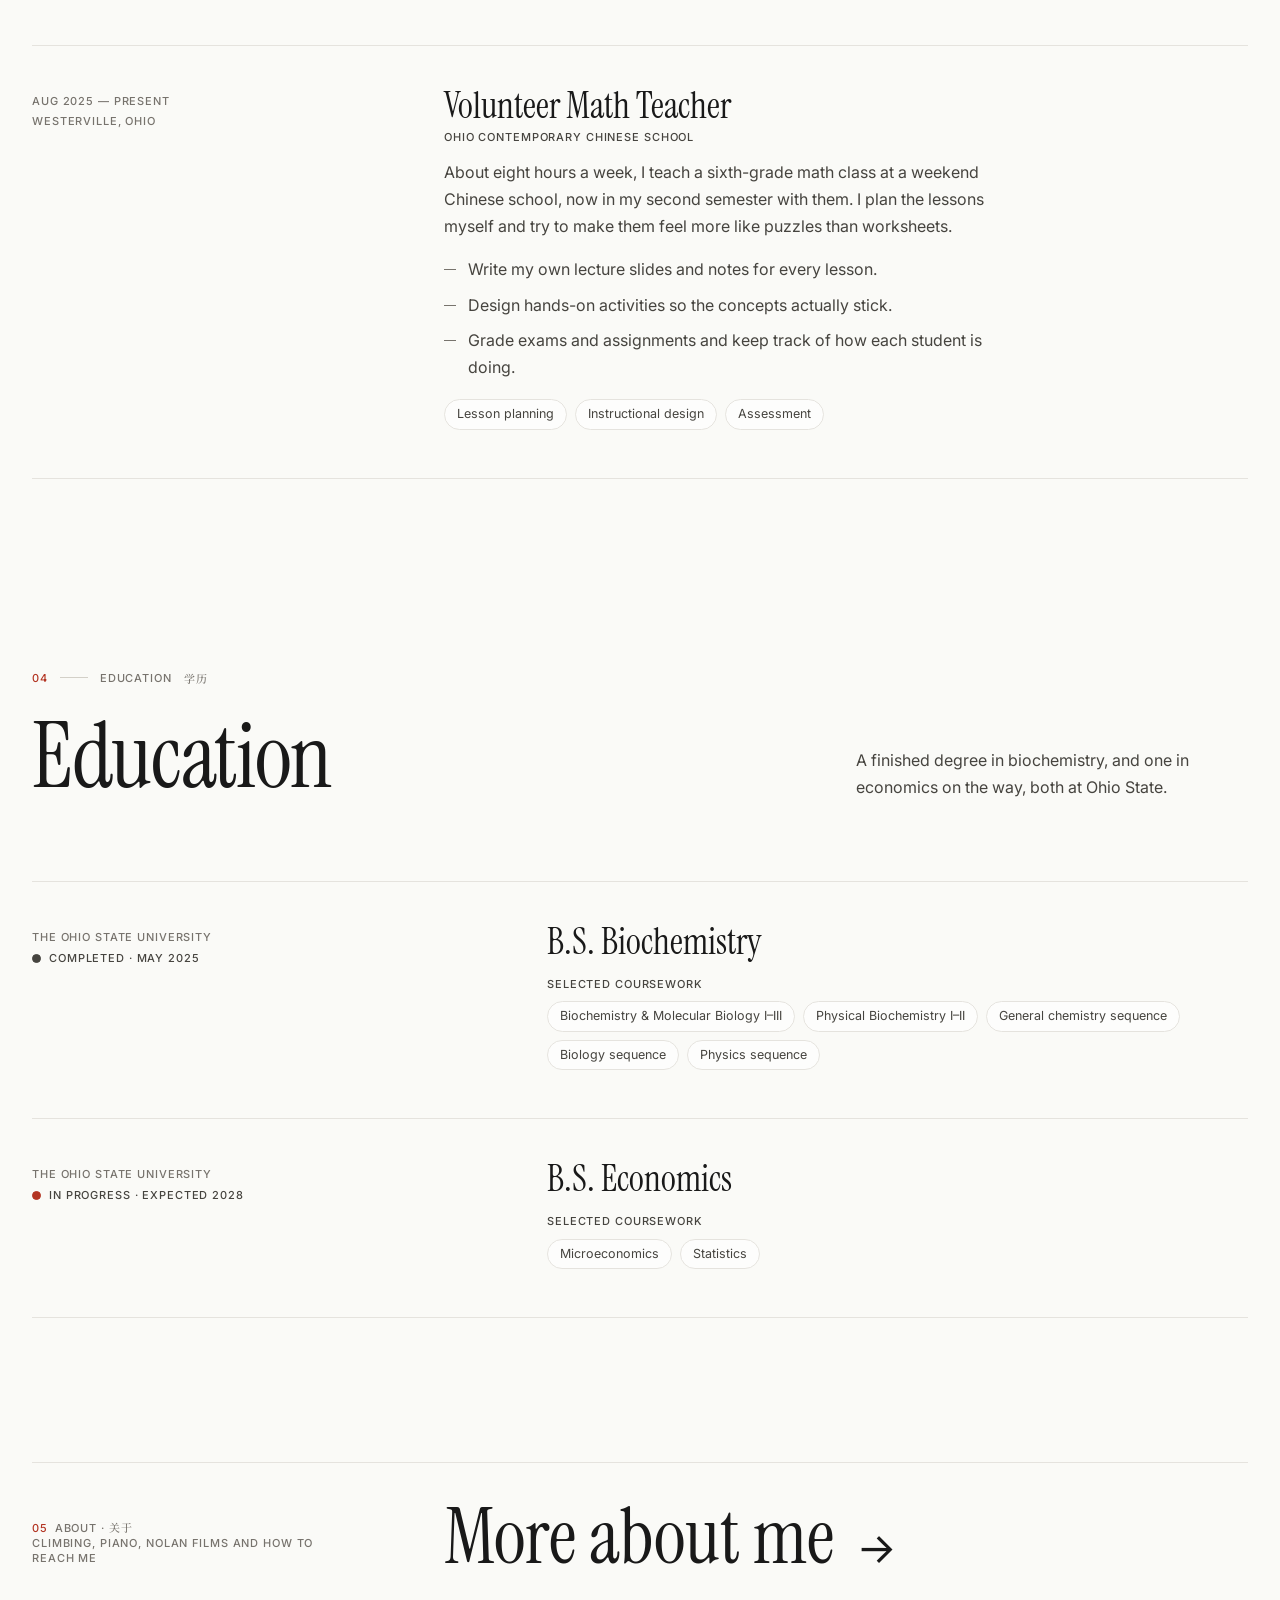
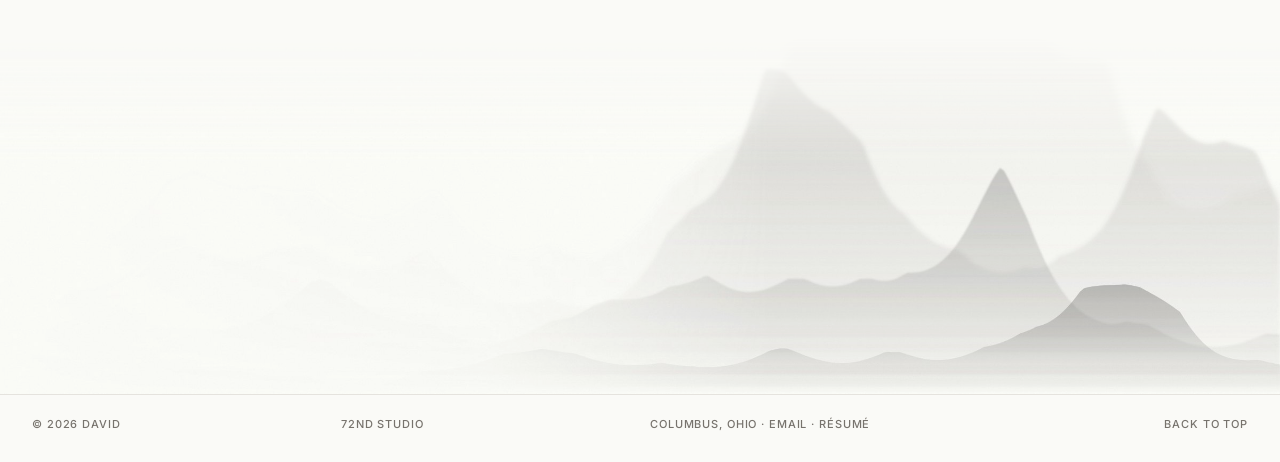
==== commit eac4ee8e: "Phase 1 portfolio improvements from the site audit - Hero: a clear professional statement above the " ====
--- a/index.html
+++ b/index.html
@@ -3,9 +3,20 @@
 <head>
 <meta charset="utf-8">
 <meta name="viewport" content="width=device-width, initial-scale=1">
-<title>David | 72nd Studio</title>
-<meta name="description" content="David, from Columbus, Ohio. Data entry by day, carrying plates by night, writing code whenever he's supposed to be sleeping.">
+<title>David · Software, data &amp; creative development | 72nd Studio</title>
+<meta name="description" content="David builds things at the intersection of technology, data and creativity: Sora, a personal finance app; Sheng, a Chinese language-learning app; and this ink-and-wash website. Columbus, Ohio.">
 <meta name="color-scheme" content="light">
+<link rel="canonical" href="https://72ndstudio.com/">
+<meta property="og:type" content="website">
+<meta property="og:site_name" content="72nd Studio">
+<meta property="og:title" content="David · 72nd Studio">
+<meta property="og:description" content="Building things at the intersection of technology, data and creativity. Selected work: Sora, Sheng and 72nd Studio.">
+<meta property="og:url" content="https://72ndstudio.com/">
+<meta property="og:image" content="https://72ndstudio.com/og.jpg">
+<meta property="og:image:width" content="1200">
+<meta property="og:image:height" content="630">
+<meta property="og:image:alt" content="David, 72nd Studio: an ink-and-wash pond with vermilion carp and a brushed circle">
+<meta name="twitter:card" content="summary_large_image">
 <link rel="icon" href="favicon.ico" sizes="any">
 <link rel="icon" type="image/png" sizes="32x32" href="favicon-32.png">
 <link rel="icon" type="image/png" sizes="192x192" href="icon-192.png">
@@ -53,21 +64,25 @@
   }
   .intro h1 {
     display: flex; align-items: flex-start; gap: .14em; margin: 0;
-    font-family: var(--display); font-weight: 400; font-size: clamp(5rem, 17vw, 11.5rem);
+    font-family: var(--display); font-weight: 400; font-size: clamp(4.4rem, 15vw, 10rem);
     line-height: .86; letter-spacing: -.035em; color: var(--ink);
   }
   .intro h1 .seal { font-size: .17em; width: 1.6em; height: 1.6em; margin-top: .55em; letter-spacing: 0; }
   .intro h1 .seal span { font-size: 1.14em; }
+  .hero-mark { margin-bottom: 14px; }
+  .intro .statement {
+    font-family: var(--display); font-size: clamp(1.55rem, 2.9vw, 2.5rem); line-height: 1.12;
+    max-width: 17em; margin: 22px 0 0; color: var(--ink); letter-spacing: -.01em;
+  }
   .intro .lead {
-    font-family: var(--display); font-size: clamp(1.4rem, 2.3vw, 1.95rem); line-height: 1.32;
-    max-width: 21em; margin: 26px 0 0; color: var(--ink-2); letter-spacing: -.003em;
-  }
+    font-family: var(--display); font-style: italic; font-size: clamp(1.1rem, 1.5vw, 1.3rem); line-height: 1.4;
+    max-width: 28em; margin: 14px 0 0; color: var(--ink-2);
+  }
+  .focus { display: flex; flex-wrap: wrap; gap: 6px 0; list-style: none; padding: 0; margin: 0; color: var(--muted); }
+  .focus li + li::before { content: "·"; margin: 0 10px; color: var(--rule-strong); }
   .hero-foot { display: flex; flex-wrap: wrap; align-items: center; gap: 22px 40px; margin-top: 34px; }
   .actions { display: flex; flex-wrap: wrap; gap: 10px; }
   .actions a { pointer-events: auto; }
-  .hero-meta { display: flex; gap: 32px; color: var(--muted); }
-  .hero-meta a { pointer-events: auto; text-decoration: none; }
-  .hero-meta a:hover { color: var(--accent); }
   .scroll-cue {
     position: absolute; right: var(--gutter); bottom: 30px; z-index: 2;
     text-decoration: none; color: var(--muted); display: flex; align-items: center; gap: 10px;
@@ -85,7 +100,8 @@
   }
   @media (max-width: 520px) {
     .intro { padding-bottom: 76px; }
-    .hero-meta { display: none; }
+    .focus { display: none; }
+    .actions .btn.ghost:last-child { display: none; }
     .scroll-cue { display: none; }
     .actions .btn { flex: 1 1 auto; justify-content: center; }
   }
@@ -96,7 +112,7 @@
 </head>
 <body>
 
-<a class="visually-hidden" href="#projects">Skip to content</a>
+<a class="skip label" href="#projects">Skip to content</a>
 
 <header class="site-head label" id="site-head">
   <a class="head-name" href="#top" aria-label="David, 72nd Studio, back to top"><span class="seal" aria-hidden="true">鲤</span><span>David<br>72nd Studio</span></a>
@@ -108,9 +124,10 @@
   </nav>
   <nav class="head-nav" aria-label="Sections">
     <a href="#projects">Projects</a>
-    <a href="#work">Work</a>
+    <a href="#experience">Experience</a>
     <a href="#education">Education</a>
     <a href="about.html">About me</a>
+    <a href="resume.pdf">Résumé ↓</a>
   </nav>
   <div class="head-time">Local time, Columbus<br><span class="clock" aria-live="off"><span data-h>00</span><span class="sep">.</span><span data-m>00</span></span></div>
   <div class="head-end">
@@ -120,10 +137,11 @@
 </header>
 <div class="menu-panel" id="menu-panel">
   <nav class="menu-links" aria-label="Sections">
-    <a href="#projects"><span class="label">01</span>Projects</a>
-    <a href="#work"><span class="label">02</span>Work</a>
-    <a href="#education"><span class="label">03</span>Education</a>
-    <a href="about.html"><span class="label">04</span>About me</a>
+    <a href="#projects"><span class="label">02</span>Projects</a>
+    <a href="#experience"><span class="label">03</span>Experience</a>
+    <a href="#education"><span class="label">04</span>Education</a>
+    <a href="about.html"><span class="label">05</span>About me</a>
+    <a href="resume.pdf"><span class="label">↓</span>Résumé</a>
   </nav>
   <nav class="social" aria-label="Find me online">
     <a href="mailto:davidxhvance@gmail.com" aria-label="Email me" title="Email me"><svg viewBox="0 0 24 24" aria-hidden="true" fill="none" stroke="currentColor" stroke-width="1.6" stroke-linecap="round" stroke-linejoin="round"><path d="M4 4h16c1.1 0 2 .9 2 2v12c0 1.1-.9 2-2 2H4c-1.1 0-2-.9-2-2V6c0-1.1.9-2 2-2z"/><polyline points="22,6 12,13 2,6"/></svg></a>
@@ -137,17 +155,17 @@
   <canvas id="pond" aria-hidden="true"></canvas>
   <div class="mist" aria-hidden="true"></div>
   <div class="intro">
+    <div class="section-mark label hero-mark"><span class="no">01</span><span class="bar"></span><span>Introduction</span></div>
     <h1>David<span class="seal" aria-hidden="true" title="鲤, carp"><span>鲤</span></span></h1>
+    <p class="statement">Building things at the intersection of technology, data &amp; creativity.</p>
     <p class="lead">Data entry by day, carrying plates by night, writing code whenever I’m supposed to be sleeping. The career plan is still&nbsp;loading.</p>
     <div class="hero-foot">
       <div class="actions">
-        <a class="btn primary" href="mailto:davidxhvance@gmail.com">Email me</a>
-        <a class="btn ghost" href="resume.pdf">Download résumé <span class="arrow" aria-hidden="true">↓</span></a>
+        <a class="btn primary" href="#projects">Selected work <span class="arrow" aria-hidden="true">↓</span></a>
+        <a class="btn ghost" href="mailto:davidxhvance@gmail.com">Email me</a>
+        <a class="btn ghost" href="resume.pdf">Résumé</a>
       </div>
-      <div class="hero-meta label">
-        <span>Ohio State<br>alum &amp; student</span>
-        <a href="about.html">Based in<br>Columbus, Ohio</a>
-      </div>
+      <ul class="focus label" aria-label="What I work on"><li>Software development</li><li>Data &amp; analytics</li><li>Independent projects</li></ul>
     </div>
   </div>
   <a class="scroll-cue label" href="#projects">Scroll</a>
@@ -158,68 +176,96 @@
   <section class="chapter" id="projects" aria-labelledby="projects-title">
     <div class="chapter-head reveal">
       <div class="head-main">
-        <div class="section-mark label"><span class="no">01</span><span class="bar"></span><span>Projects</span><span class="cjk">作品</span></div>
-        <h2 class="chapter-title" id="projects-title">Things I make <em>for fun</em></h2>
+        <div class="section-mark label"><span class="no">02</span><span class="bar"></span><span>Projects</span><span class="cjk">作品</span></div>
+        <h2 class="chapter-title" id="projects-title">Selected <em>work</em></h2>
       </div>
       <p class="chapter-intro">Apps I built because I wanted them to exist: one for my money, one for my Mandarin, and the page you’re reading.</p>
     </div>
 
     <div class="projects">
-      <article class="project p1 reveal">
+      <article class="project p1 reveal" aria-labelledby="sora-title">
         <div class="art"><img src="sora.jpg" alt="Sora’s budget screen on an iPhone, showing money left to budget, income, expenses, savings and net cashflow" width="960" height="1200" loading="lazy"></div>
         <div class="project-copy">
-          <div class="project-meta label"><span><span class="no">01</span>&ensp;Personal finance</span><span>2026</span></div>
-          <h3>Sora <em>budgeting</em></h3>
-          <p>A budgeting app I built for me and a friend. It syncs bank accounts and handles budgets, split transactions, recurring bills, investments and net worth, with a Face ID lock to keep it private.</p>
-          <ul class="tags" aria-label="Built with"><li>Swift</li><li>SwiftUI</li><li>TypeScript</li><li>React</li><li>Supabase</li><li>CloudKit</li></ul>
+          <div class="project-meta label"><span><span class="no">01</span>&ensp;Financial technology · iOS · Web</span><span>2026</span></div>
+          <h3 id="sora-title">Sora <em>budgeting</em></h3>
+          <p class="kicker">Personal finance, built from scratch.</p>
+          <p>A budgeting app that pulls bank accounts, budgets, investments and net worth into one place, on iPhone, iPad and the web. I built it for me and a friend.</p>
           <div class="project-links label">
-            <a class="text-link" href="https://digi.72ndstudio.com" target="_blank" rel="noopener">Web app <span class="arrow" aria-hidden="true">↗</span></a>
-            <span class="status live">iPhone, iPad &amp; web</span>
+            <a class="text-link" href="https://digi.72ndstudio.com" target="_blank" rel="noopener">Web app (sign-in required) <span class="arrow" aria-hidden="true">↗</span></a>
           </div>
         </div>
+
+        <div class="case reveal">
+          <section class="case-part">
+            <h4 class="label"><span class="no">i.</span> The problem</h4>
+            <p>With accounts spread across several banks, cards and loans, it was hard to see where I actually stood, or what I could safely spend this month.</p>
+          </section>
+          <section class="case-part">
+            <h4 class="label"><span class="no">ii.</span> The solution</h4>
+            <p>One app for all of it: bank sync, envelope and zero-based budgets, recurring bills, split transactions, loan payoff plans, investments and net worth over time.</p>
+          </section>
+          <section class="case-part">
+            <h4 class="label"><span class="no">iii.</span> What I built</h4>
+            <ul class="notes">
+              <li>A native SwiftUI app for iPhone and iPad, and a React web app that installs to the home screen and works offline.</li>
+              <li>Bank sync through Plaid, behind a small Supabase server, with duplicate detection when imports overlap.</li>
+              <li>Sync through each person’s private iCloud, so the same budget follows an Apple ID across phone and browser.</li>
+              <li>Separate data for each person: their own Apple ID, their own access key (only its hash is stored), and a Face ID lock.</li>
+              <li>The money math (interest models, payoff plans, budget rollovers) checked by more than 400 automated tests.</li>
+            </ul>
+          </section>
+          <section class="case-part">
+            <h4 class="label"><span class="no">iv.</span> Built with</h4>
+            <ul class="tags"><li>Swift</li><li>SwiftUI</li><li>TypeScript</li><li>React</li><li>Supabase</li><li>CloudKit</li><li>Plaid</li></ul>
+            <p class="stat label">About 27,000 lines of Swift and 15,000 of TypeScript</p>
+          </section>
+          <figure class="case-shots">
+            <div class="art"><img src="sora-accounts.jpg" alt="Sora’s Accounts screen with demo data: net worth over the past month and balances for cash, credit cards, loans and investments" width="960" height="1200" loading="lazy"></div>
+            <div class="art"><img src="sora-activity.jpg" alt="Sora’s transactions list with demo data, grouped by day with merchant, account and category" width="960" height="1200" loading="lazy"></div>
+            <figcaption class="label">Accounts and activity, shown with demo data</figcaption>
+          </figure>
+        </div>
       </article>
 
-      <article class="project p2 reveal">
+      <article class="project p2 reveal" aria-labelledby="sheng-title">
         <div class="art"><img src="sheng.jpg" alt="Sheng’s Study screen on an iPhone: a flashcard showing 回答 (verb, noun), with 20 new, 4 learning and 69 review cards and a Show Answer button" width="960" height="1200" loading="lazy"></div>
         <div class="project-copy">
-          <div class="project-meta label"><span><span class="no">02</span>&ensp;Language learning</span><span>2026</span></div>
-          <h3>Sheng <em>flashcards</em></h3>
-          <p>A spaced-repetition flashcard app for learning Chinese, designed and built in Swift and now on its way to the App Store.</p>
+          <div class="project-meta label"><span><span class="no">02</span>&ensp;Language learning · iOS</span><span>2026</span></div>
+          <h3 id="sheng-title">Sheng</h3>
+          <p class="kicker">A Chinese language-learning app.</p>
+          <p>Designed and built in Swift for my own Mandarin practice, and now on its way to the App Store.</p>
+          <dl class="features">
+            <div><dt>Spaced repetition</dt><dd>Flashcards scheduled into new, learning and review queues, so words come back just before they’re forgotten.</dd></div>
+            <div><dt>Daily reading</dt><dd>A short reading passage each day with a comprehension quiz, built into the same app.</dd></div>
+            <div><dt>Words and tones</dt><dd>A vocabulary library with pinyin colored by tone, synced across devices.</dd></div>
+          </dl>
           <ul class="tags" aria-label="Built with"><li>Swift</li><li>SwiftUI</li><li>Supabase</li></ul>
           <p class="note label"><span class="status">Heading to the App Store</span></p>
         </div>
       </article>
 
-      <article class="project pair p3 reveal">
-        <div class="art" data-art="moon" data-seed="8"></div>
-        <div class="project-copy">
-          <div class="project-meta label"><span><span class="no">03</span>&ensp;Inside Sheng</span><span>In progress</span></div>
-          <h3>Daily <em>reading</em></h3>
-          <p>A short daily reading passage with a comprehension quiz, built into the flashcard app for my own Mandarin practice.</p>
-          <ul class="tags" aria-label="Built with"><li>Swift</li><li>SwiftUI</li></ul>
-        </div>
-      </article>
-
-      <article class="project pair p4 reveal">
+      <article class="project p3 reveal" aria-labelledby="site-title">
         <div class="art"><img src="pond.jpg" alt="The ink-and-wash pond from this site’s home page: vermilion carp swimming around a single heavy brush-stroke circle, one black carp below it, with willow strands and distant mountains" width="960" height="1200" loading="lazy"></div>
         <div class="project-copy">
-          <div class="project-meta label"><span><span class="no">04</span>&ensp;72nd Studio</span><span>2026</span></div>
-          <h3>This <em>website</em></h3>
-          <p>An ink-and-wash pond painted entirely in code: brushwork, ripples, and nine carp (<span class="cjk" lang="zh-Hans">九鲤</span>, eight vermilion and one black, for prosperity and protection) that swim, glide and circle each other.</p>
+          <div class="project-meta label"><span><span class="no">03</span>&ensp;Creative development · WebGL</span><span>2026</span></div>
+          <h3 id="site-title">72nd <em>Studio</em></h3>
+          <p class="kicker">This website.</p>
+          <p>An ink-and-wash pond painted entirely in code: one loaded brush stroke, ripples, and nine carp (<span class="cjk" lang="zh-Hans">九鲤</span>, eight vermilion and one black) that swim, glide and circle each other. No frameworks, no build step.</p>
           <ul class="tags" aria-label="Built with"><li>WebGL</li><li>Canvas</li><li>HTML &amp; CSS</li></ul>
           <div class="project-links label">
-            <a class="text-link" href="https://github.com/dxvance/72ndstudio" target="_blank" rel="noopener">View the code <span class="arrow" aria-hidden="true">↗</span></a>
+            <a class="text-link" href="https://github.com/dxvance/72ndstudio" target="_blank" rel="noopener">Source on GitHub <span class="arrow" aria-hidden="true">↗</span></a>
           </div>
         </div>
       </article>
     </div>
   </section>
 
-  <section class="chapter" id="work" aria-labelledby="work-title">
+  <section class="chapter" id="experience" aria-labelledby="experience-title">
+    <span id="work" aria-hidden="true"></span>
     <div class="chapter-head flip reveal">
       <div class="head-main">
-        <div class="section-mark label"><span class="no">02</span><span class="bar"></span><span>Work</span><span class="cjk">工作</span></div>
-        <h2 class="chapter-title" id="work-title">Work</h2>
+        <div class="section-mark label"><span class="no">03</span><span class="bar"></span><span>Experience</span><span class="cjk">工作</span></div>
+        <h2 class="chapter-title" id="experience-title">Experience</h2>
       </div>
       <p class="chapter-intro">Where the day job and the weekend go.</p>
     </div>
@@ -229,7 +275,8 @@
         <div class="entry-body">
           <h3>Clinical Research Assistant</h3>
           <div class="where label">Ohio State</div>
-          <p>Help keep clinical trial data accurate and organized, working alongside research teams.</p>
+          <p>I work on the data side of clinical trials: entering and checking study data against medical records, resolving data queries with study teams, and keeping records in line with study protocols and patient-privacy rules.</p>
+          <ul class="tags" aria-label="Skills"><li>Data integrity</li><li>Documentation</li><li>Research coordination</li><li>Clinical data systems</li></ul>
         </div>
       </article>
       <article class="entry reveal">
@@ -243,6 +290,7 @@
             <li>Design hands-on activities so the concepts actually stick.</li>
             <li>Grade exams and assignments and keep track of how each student is doing.</li>
           </ul>
+          <ul class="tags" aria-label="Skills"><li>Lesson planning</li><li>Instructional design</li><li>Assessment</li></ul>
         </div>
       </article>
     </div>
@@ -251,10 +299,10 @@
   <section class="chapter" id="education" aria-labelledby="education-title">
     <div class="chapter-head reveal">
       <div class="head-main">
-        <div class="section-mark label"><span class="no">03</span><span class="bar"></span><span>Education</span><span class="cjk">学历</span></div>
+        <div class="section-mark label"><span class="no">04</span><span class="bar"></span><span>Education</span><span class="cjk">学历</span></div>
         <h2 class="chapter-title" id="education-title">Education</h2>
       </div>
-      <p class="chapter-intro">The Ohio State University, twice.</p>
+      <p class="chapter-intro">A finished degree in biochemistry, and one in economics on the way, both at Ohio State.</p>
     </div>
     <div class="entries offset">
       <article class="entry reveal">
@@ -287,7 +335,7 @@
 
   <section class="more-link reveal" aria-label="About me">
     <a href="about.html">
-      <span class="label"><span style="color: var(--accent)">04</span>&ensp;About · <span class="cjk">关于</span><br>Climbing, piano, Nolan films and the rest</span>
+      <span class="label"><span style="color: var(--accent)">05</span>&ensp;About · <span class="cjk">关于</span><br>Climbing, piano, Nolan films and how to reach me</span>
       <strong>More about me <span class="arrow" aria-hidden="true">→</span></strong>
     </a>
   </section>
@@ -299,7 +347,7 @@
 <footer class="site-foot label">
   <span>© <span id="yr"></span> David</span>
   <span>72nd Studio</span>
-  <span>Columbus, Ohio</span>
+  <span>Columbus, Ohio · <a href="mailto:davidxhvance@gmail.com">Email</a> · <a href="resume.pdf">Résumé</a></span>
   <a href="#top">Back to top</a>
 </footer>
 
@@ -1417,8 +1465,10 @@
     const rect = canvas.getBoundingClientRect();
     const nw = Math.max(1, rect.width), nh = Math.max(1, rect.height);
     // Render at the screen's full sharpness, up to about 4K worth of pixels
-    let dpr = Math.min(window.devicePixelRatio || 1, 3);
-    if (nw * nh * dpr * dpr > 8.3e6) dpr = Math.sqrt(8.3e6 / (nw * nh));
+    // Phones get a lighter pond: at most 2x pixels and a smaller budget, which keeps scrolling smooth
+    const phone = nw < 700, budget = phone ? 2.4e6 : 8.3e6;
+    let dpr = Math.min(window.devicePixelRatio || 1, phone ? 2 : 3);
+    if (nw * nh * dpr * dpr > budget) dpr = Math.sqrt(budget / (nw * nh));
     const changedSize = Math.abs(nw - W) > 2 || Math.abs(nh - H) > 2 || dpr !== DPR;
     if (!changedSize && scene) return;
     W = nw; H = nh; DPR = dpr;
--- a/site.css
+++ b/site.css
@@ -195,9 +195,9 @@
 }
 .entry .where { color: var(--ink-2); margin: 4px 0 0; }
 .entry p { margin: 14px 0 0; color: var(--ink-2); max-width: var(--measure); }
-.entry ul.notes { list-style: none; padding: 0; margin: 16px 0 0; color: var(--ink-2); max-width: var(--measure); }
-.entry ul.notes li { position: relative; padding-left: 24px; margin: 0 0 8px; }
-.entry ul.notes li::before {
+ul.notes { list-style: none; padding: 0; margin: 16px 0 0; color: var(--ink-2); max-width: var(--measure); }
+ul.notes li { position: relative; padding-left: 24px; margin: 0 0 8px; }
+ul.notes li::before {
   content: ""; position: absolute; left: 0; top: .82em; width: 12px; height: 1px; background: var(--muted);
 }
 .status { display: inline-flex; align-items: center; gap: 8px; color: var(--ink-2); }
@@ -257,18 +257,18 @@
 
 @media (min-width: 640px) and (max-width: 899px) {
   .project { grid-template-columns: repeat(2, 1fr); column-gap: 28px; align-items: end; }
-  .project.p2 .art, .project.p4 .art { order: 2; }
+  .project.p2 > .art, .project.p4 .art { order: 2; }
 }
 @media (min-width: 900px) {
   .projects { grid-template-columns: repeat(12, 1fr); column-gap: var(--gap); row-gap: 140px; }
   .project { grid-template-columns: repeat(12, 1fr); column-gap: var(--gap); grid-column: 1 / -1; align-items: end; }
   /* Asymmetric hanging scrolls: alternate sides, different widths and drops */
-  .project.p1 .art { grid-column: 1 / 7; }
-  .project.p1 .project-copy { grid-column: 8 / 12; padding-bottom: 8%; }
-  .project.p2 .art { grid-column: 7 / 12; grid-row: 1; }
-  .project.p2 .project-copy { grid-column: 2 / 6; grid-row: 1; padding-bottom: 14%; }
+  .project.p1 > .art { grid-column: 1 / 7; }
+  .project.p1 > .project-copy { grid-column: 8 / 12; padding-bottom: 8%; }
+  .project.p2 > .art { grid-column: 7 / 12; grid-row: 1; }
+  .project.p2 > .project-copy { grid-column: 2 / 6; grid-row: 1; padding-bottom: 14%; }
   .project.pair { grid-column: span 6; grid-template-columns: 1fr; align-items: start; align-content: start; align-self: start; }
-  .project.pair .art, .project.pair .project-copy { width: 82%; }
+  .project.pair > .art, .project.pair > .project-copy { width: 82%; }
   .project.pair.p4 { margin-top: 140px; }
   .project.pair.p4 .art { margin-left: auto; }
   .project.pair.p4 .project-copy { margin-left: auto; }
@@ -322,3 +322,33 @@
   .clock .sep, .scroll-cue::after, .mist { animation: none !important; }
   .project .art canvas, .project .art img, .btn, .menu-panel { transition: none; }
 }
+
+/* ---------- Case studies ---------- */
+.project .kicker { font-family: var(--display); font-style: italic; font-size: clamp(1.3rem, 2vw, 1.6rem); line-height: 1.25; color: var(--ink); margin: 12px 0 0; }
+.project > .case { grid-column: 1 / -1; }
+.case { display: grid; gap: 34px var(--gap); margin-top: 28px; padding-top: 34px; border-top: 1px solid var(--rule); }
+.case-part h4 { margin: 0 0 12px; color: var(--muted); font-weight: 500; }
+.case-part h4 .no { color: var(--accent); margin-right: 4px; }
+.case-part p, .case-part .notes { margin: 0; color: var(--ink-2); max-width: var(--measure); }
+.case-part .tags { margin-top: 0; }
+.case-part .stat { margin-top: 16px; color: var(--muted); }
+.case-shots { margin: 0; display: grid; grid-template-columns: 1fr 1fr; gap: 12px; align-self: start; }
+.case-shots figcaption { grid-column: 1 / -1; color: var(--muted); margin-top: 4px; }
+.features { margin: 22px 0 0; border-top: 1px solid var(--rule); max-width: var(--measure); }
+.features div { padding: 14px 0; border-bottom: 1px solid var(--rule); }
+.features dt { font-family: var(--display); font-size: 1.35rem; line-height: 1.2; color: var(--ink); }
+.features dd { margin: 4px 0 0; color: var(--ink-2); }
+@media (min-width: 900px) {
+  .project.p1 .case { grid-column: 1 / -1; grid-row: 2; grid-template-columns: repeat(12, 1fr); margin-top: 72px; }
+  .case > .case-part:nth-child(1) { grid-column: 1 / 5; }
+  .case > .case-part:nth-child(2) { grid-column: 5 / 9; }
+  .case > .case-part:nth-child(4) { grid-column: 9 / 13; grid-row: 1; }
+  .case > .case-part:nth-child(3) { grid-column: 1 / 7; }
+  .case > .case-shots { grid-column: 8 / 13; }
+  .project.p3 > .art { grid-column: 2 / 6; }
+  .project.p3 > .project-copy { grid-column: 7 / 11; padding-bottom: 10%; }
+}
+
+/* ---------- Skip link: hidden until a keyboard user reaches it ---------- */
+.skip { position: absolute; left: var(--gutter); top: -60px; z-index: 50; padding: 10px 16px; background: var(--ink); color: var(--paper); text-decoration: none; border-radius: 2px; transition: top .2s ease; }
+.skip:focus { top: 12px; }
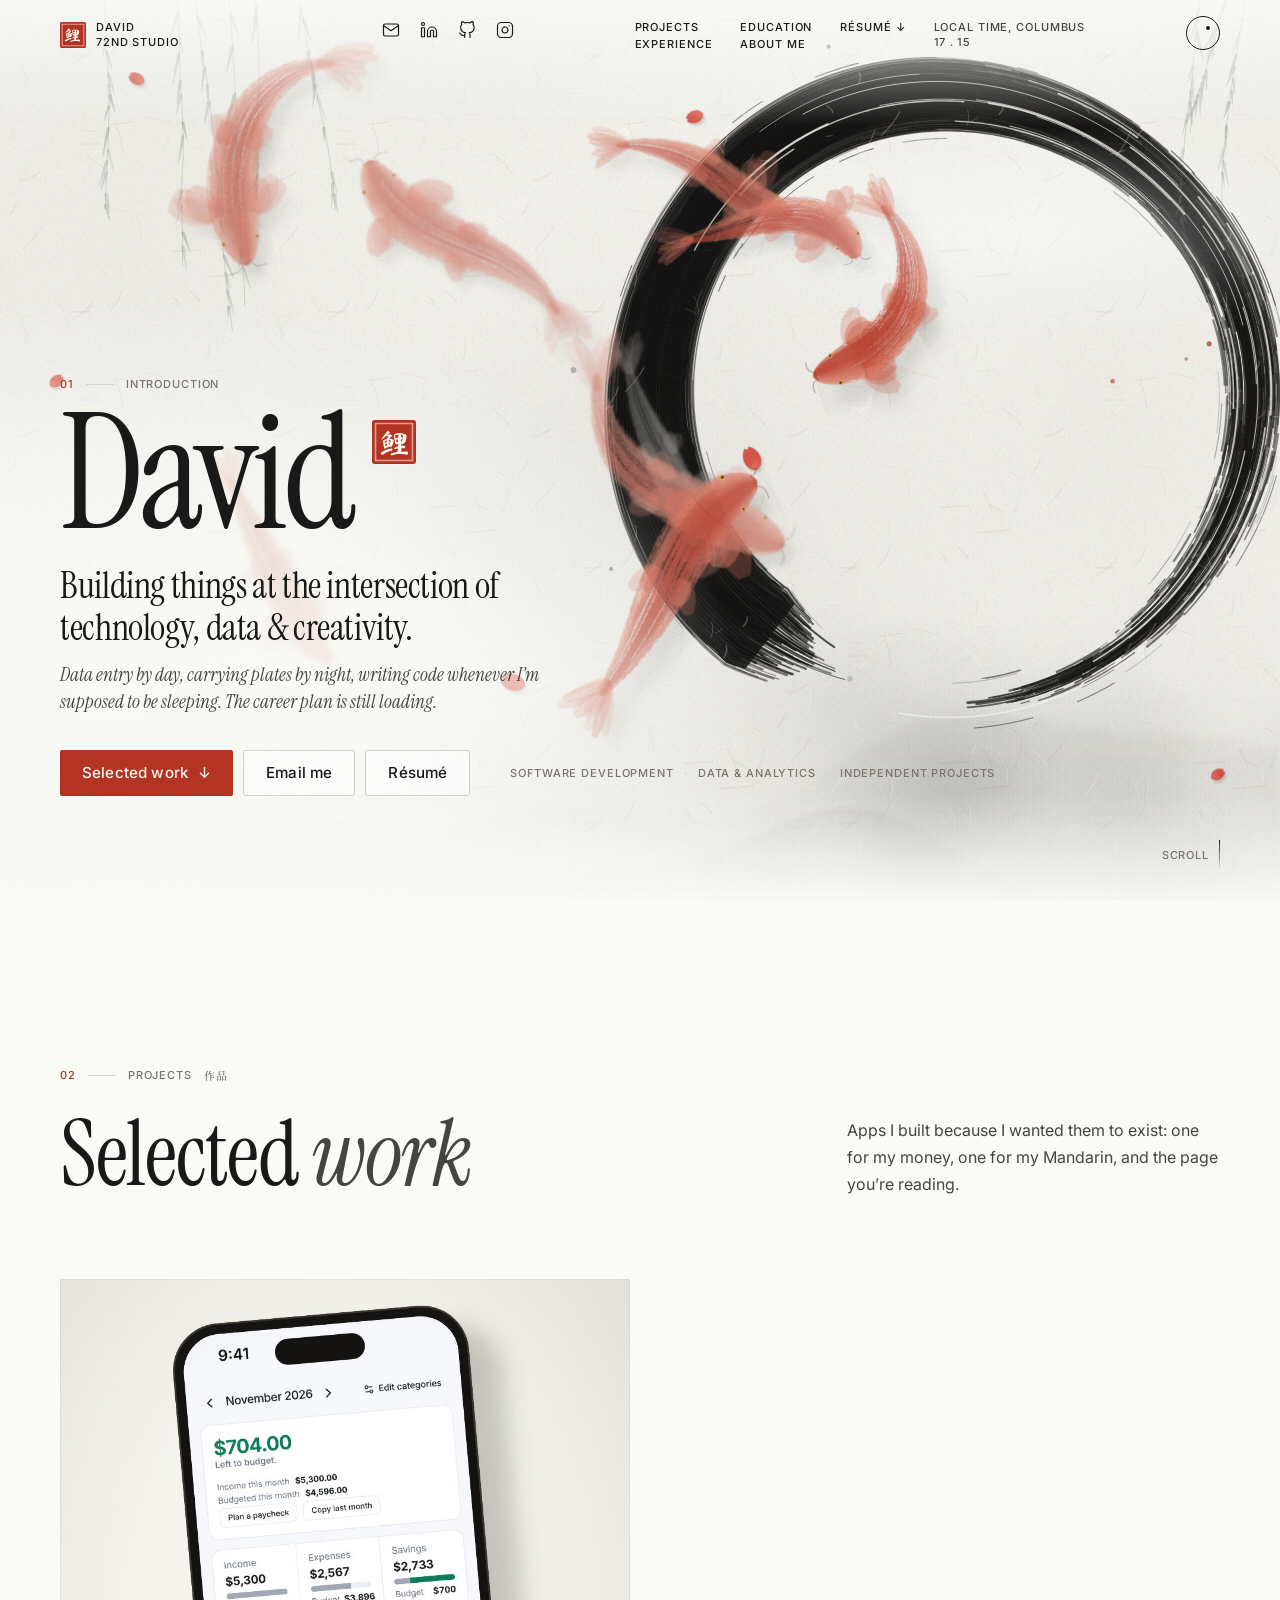
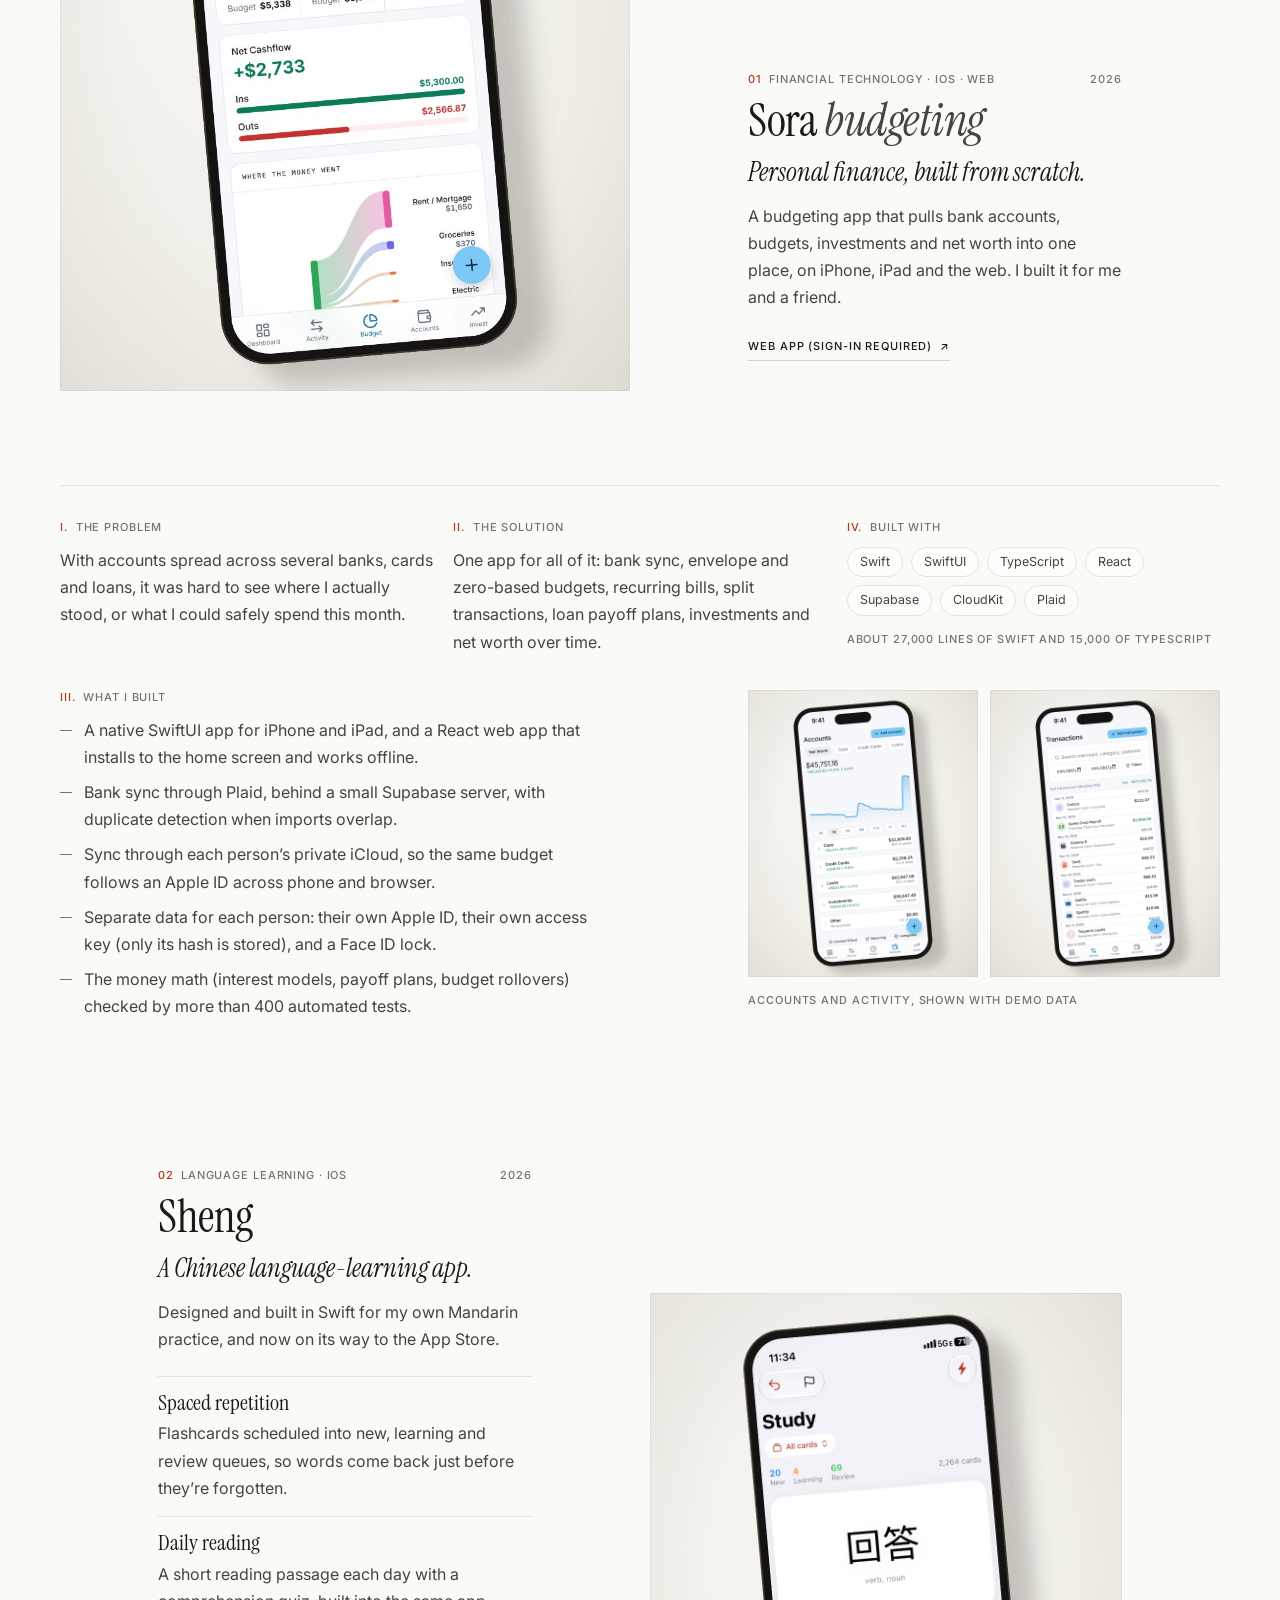
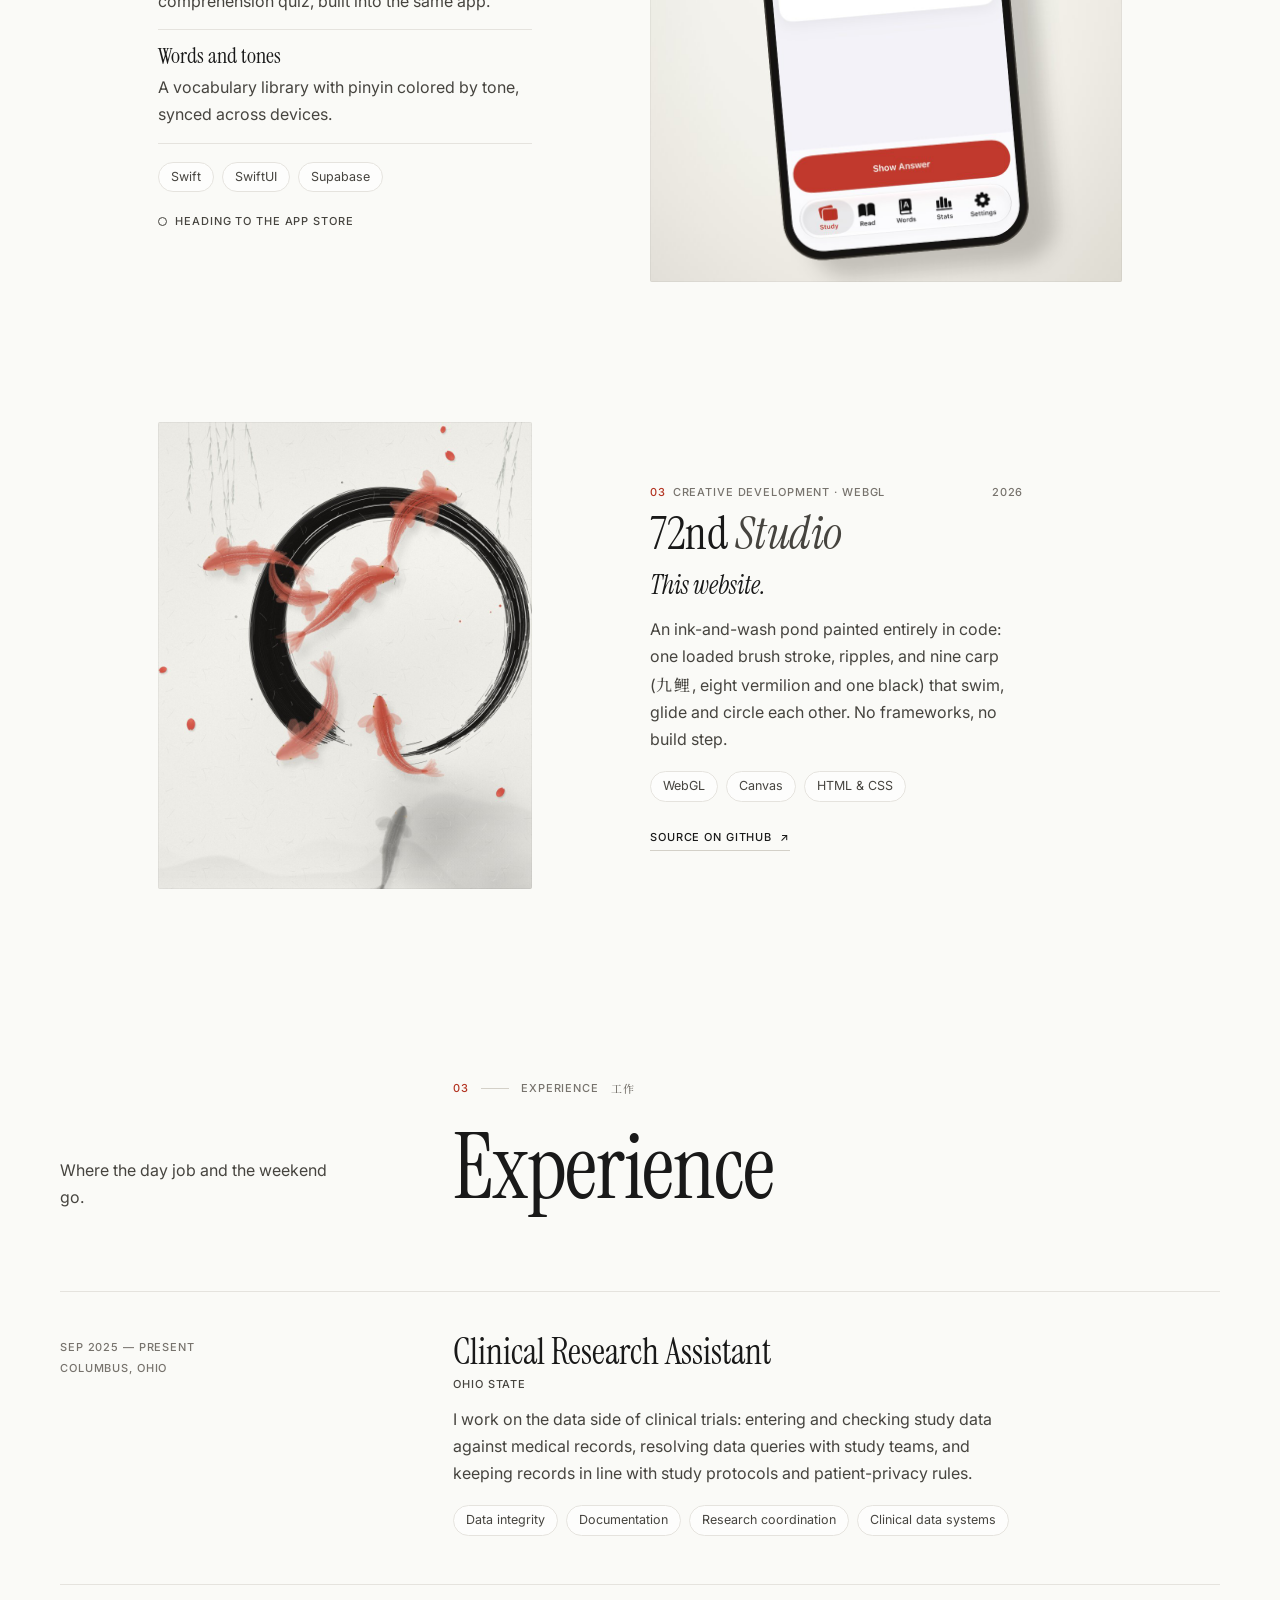
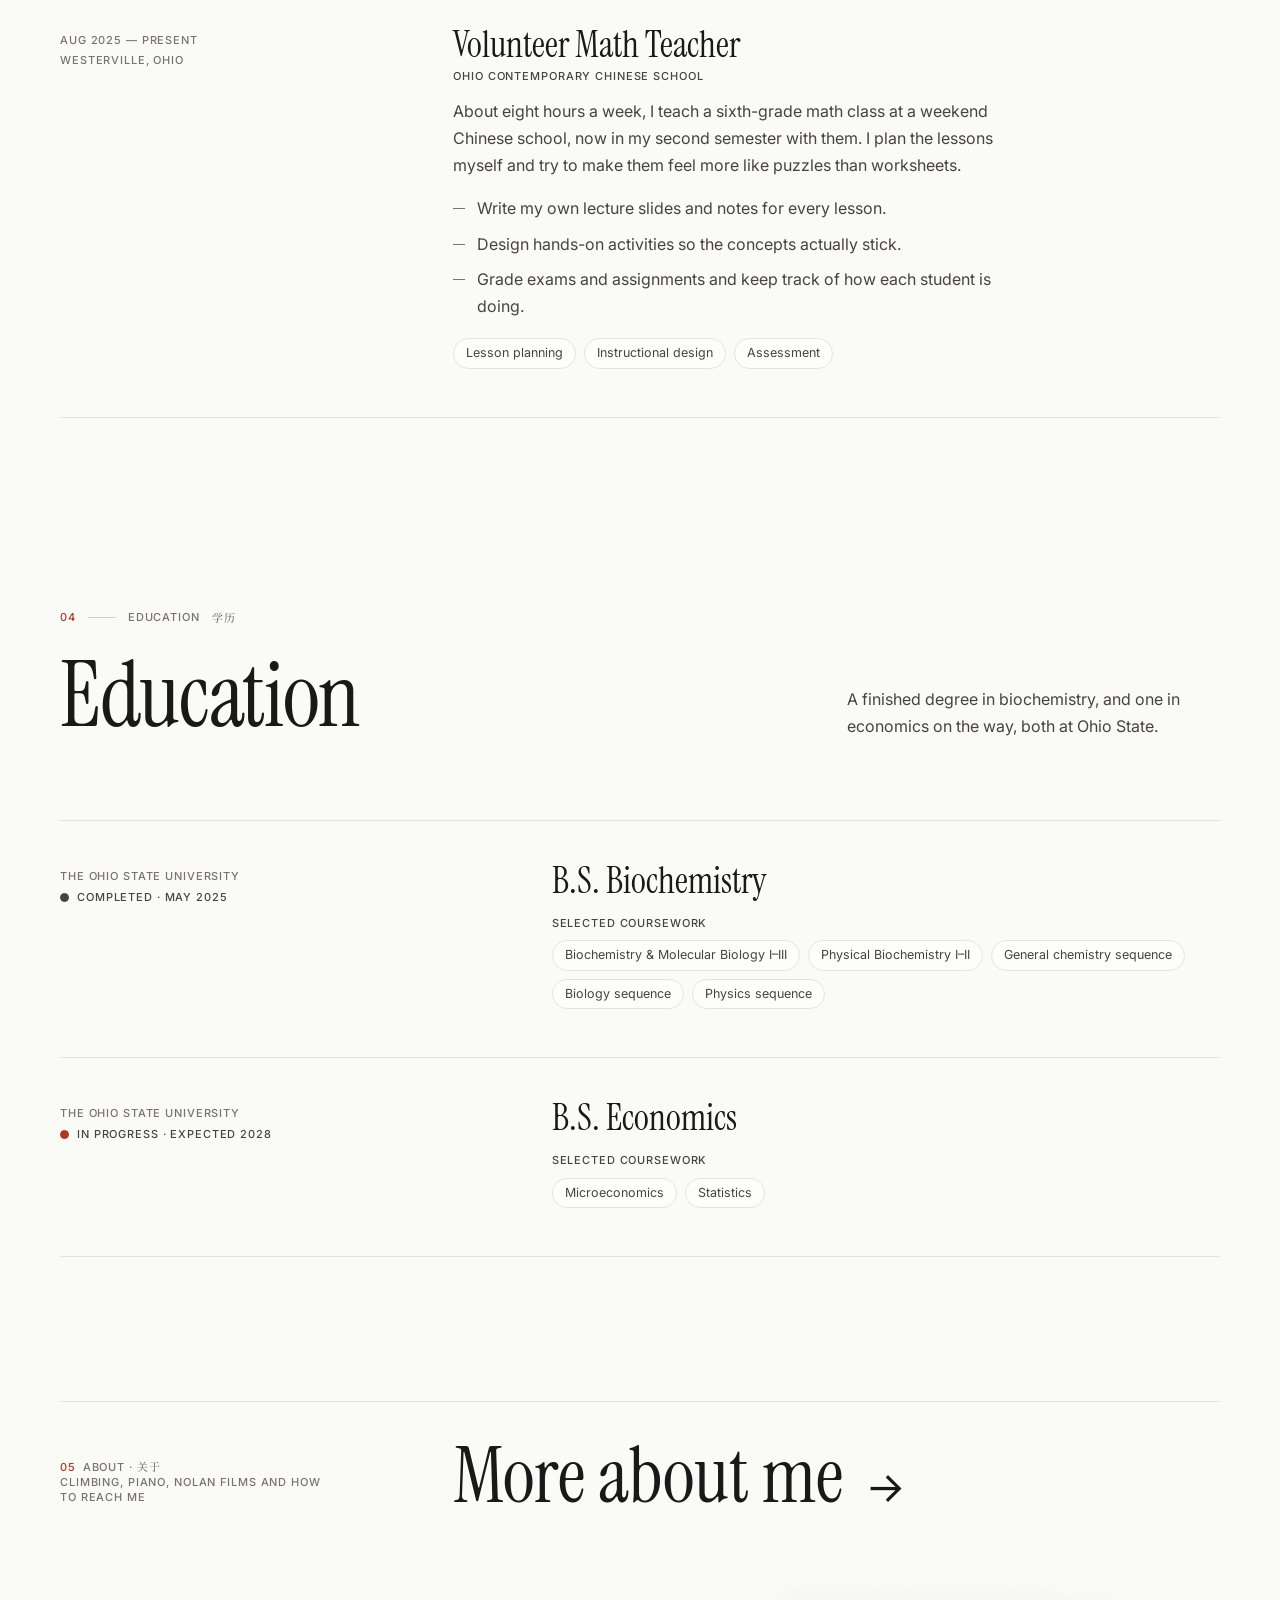
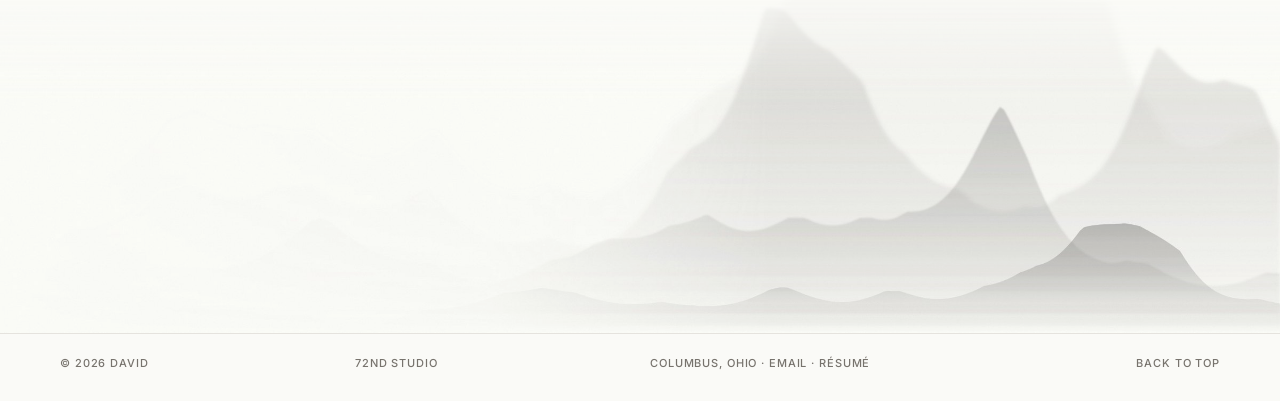
==== commit 3e30c029: "Condense the layout: centre content in a 1160px column on wide screens Content padding grows past 11" ====
--- a/index.html
+++ b/index.html
@@ -72,7 +72,7 @@
   .hero-mark { margin-bottom: 14px; }
   .intro .statement {
     font-family: var(--display); font-size: clamp(1.55rem, 2.9vw, 2.5rem); line-height: 1.12;
-    max-width: 17em; margin: 22px 0 0; color: var(--ink); letter-spacing: -.01em;
+    max-width: 13.5em; margin: 22px 0 0; color: var(--ink); letter-spacing: -.01em;
   }
   .intro .lead {
     font-family: var(--display); font-style: italic; font-size: clamp(1.1rem, 1.5vw, 1.3rem); line-height: 1.4;
@@ -802,8 +802,10 @@
     // One brushed circle (圆) in a single loaded stroke: the brush lands heavy at the lower left,
     // sweeps clockwise round the pond, and runs dry into split bristles before it closes
     const small = W < 700;
-    const ecx = small ? W * 0.52 : W * 0.63, ecy = small ? H * 0.3 : H * 0.44;
     const ER = Math.min(W, H) * (small ? 0.3 : 0.33);
+    // On wide screens the circle keeps to the right of the centred content column, clear of the headline
+    const colRight = W - Math.max(32, (W - 1160) / 2);
+    const ecx = small ? W * 0.52 : Math.max(W * 0.6, Math.min(colRight - ER * 0.9, W - ER * 1.1)), ecy = small ? H * 0.3 : H * 0.44;
     const a0 = 2.05, sweep = Math.PI * 1.9, N = 420;
     const S = Math.min(W, H) / 900 + 0.25;
     // Stroke width: a blunt, fat landing, then a long taper
--- a/site.css
+++ b/site.css
@@ -32,8 +32,9 @@
   /* Barely-there paper fibre, drawn once as an SVG */
   --grain: url("data:image/svg+xml,%3Csvg xmlns='http://www.w3.org/2000/svg' width='240' height='240'%3E%3Cfilter id='n'%3E%3CfeTurbulence type='fractalNoise' baseFrequency='.85' numOctaves='2' stitchTiles='stitch'/%3E%3CfeColorMatrix values='0 0 0 0 .45 0 0 0 0 .42 0 0 0 0 .36 0 0 0 .5 0'/%3E%3C/filter%3E%3Crect width='240' height='240' filter='url(%23n)' opacity='.35'/%3E%3C/svg%3E");
 }
-@media (min-width: 760px) { :root { --gutter: 32px; --gap: 20px; } }
-@media (min-width: 1600px) { :root { --gutter: 56px; } }
+/* On wide screens the side margin grows so content sits in a centred column of at most --max;
+   full-bleed art (the pond, the mountains) still runs edge to edge */
+@media (min-width: 760px) { :root { --max: 1160px; --gutter: max(32px, calc((100% - var(--max)) / 2)); --gap: 20px; } }
 
 /* ---------- Base ---------- */
 * { box-sizing: border-box; }
@@ -137,7 +138,7 @@
   .head-name, .head-nav, .head-time { padding-top: 4px; }
   .site-head .head-social { display: flex; margin: -4px 0 0 -9px; }
   .head-nav { display: grid; grid-template-rows: repeat(2, auto); grid-auto-flow: column; justify-content: start; gap: 2px 28px; }
-  .head-nav a { display: block; transition: color .2s ease; }
+  .head-nav a { display: block; white-space: nowrap; transition: color .2s ease; }
   .head-nav a:hover, .head-nav a[aria-current="page"] { color: var(--accent); }
   .head-time { display: block; color: var(--ink-2); }
   .menu-btn, .menu-panel { display: none !important; }
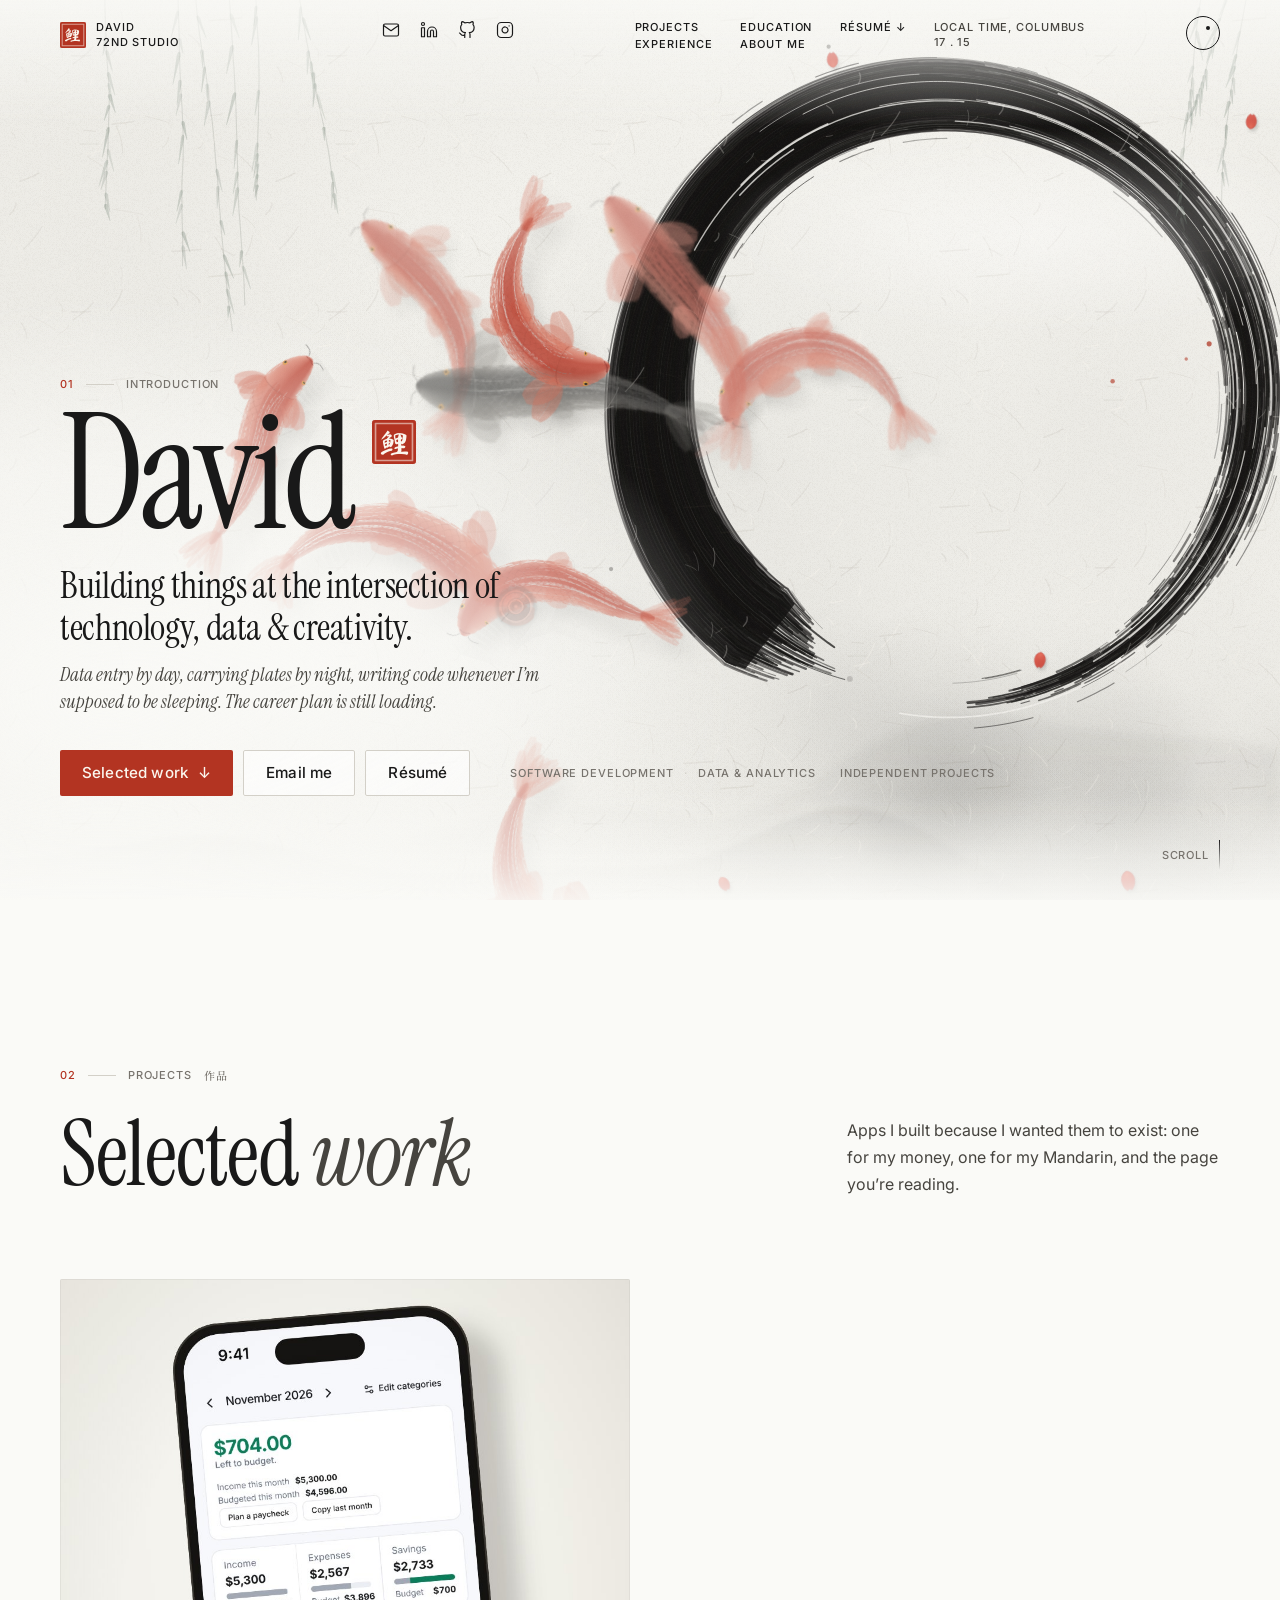
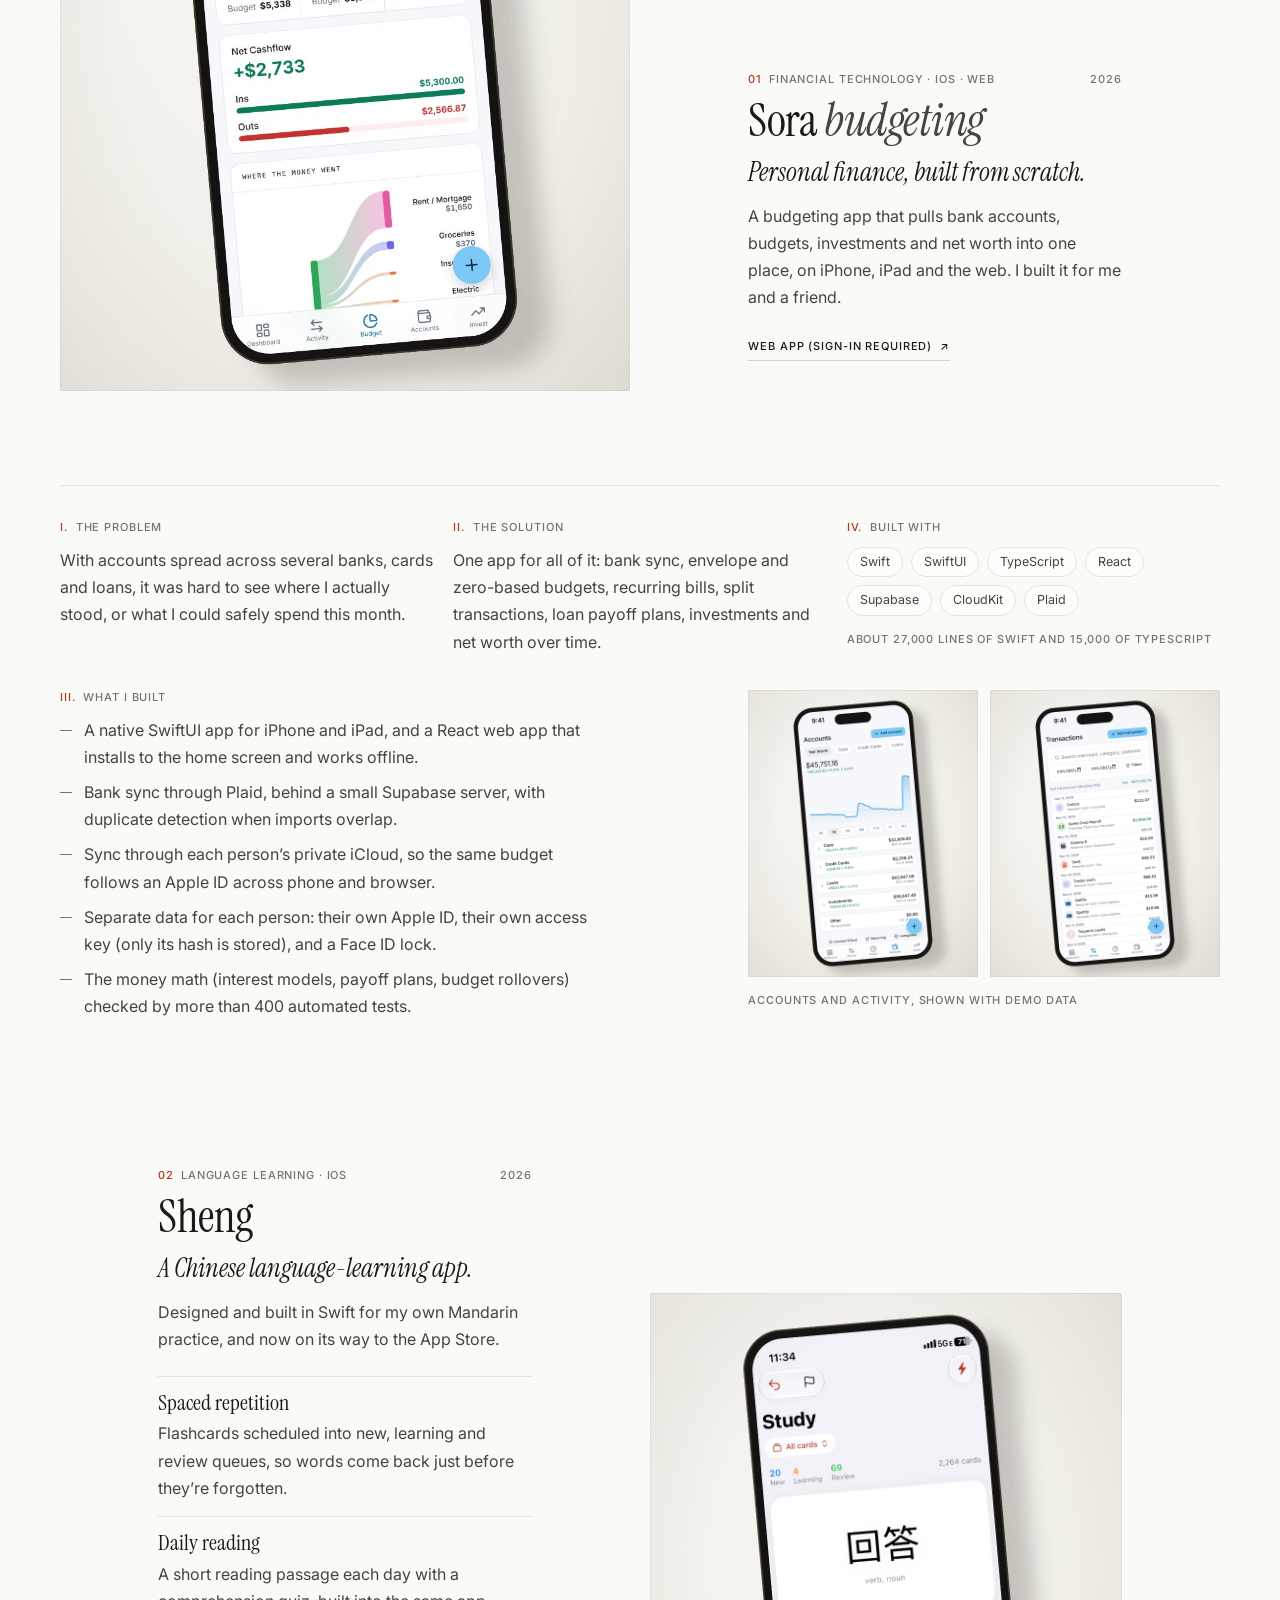
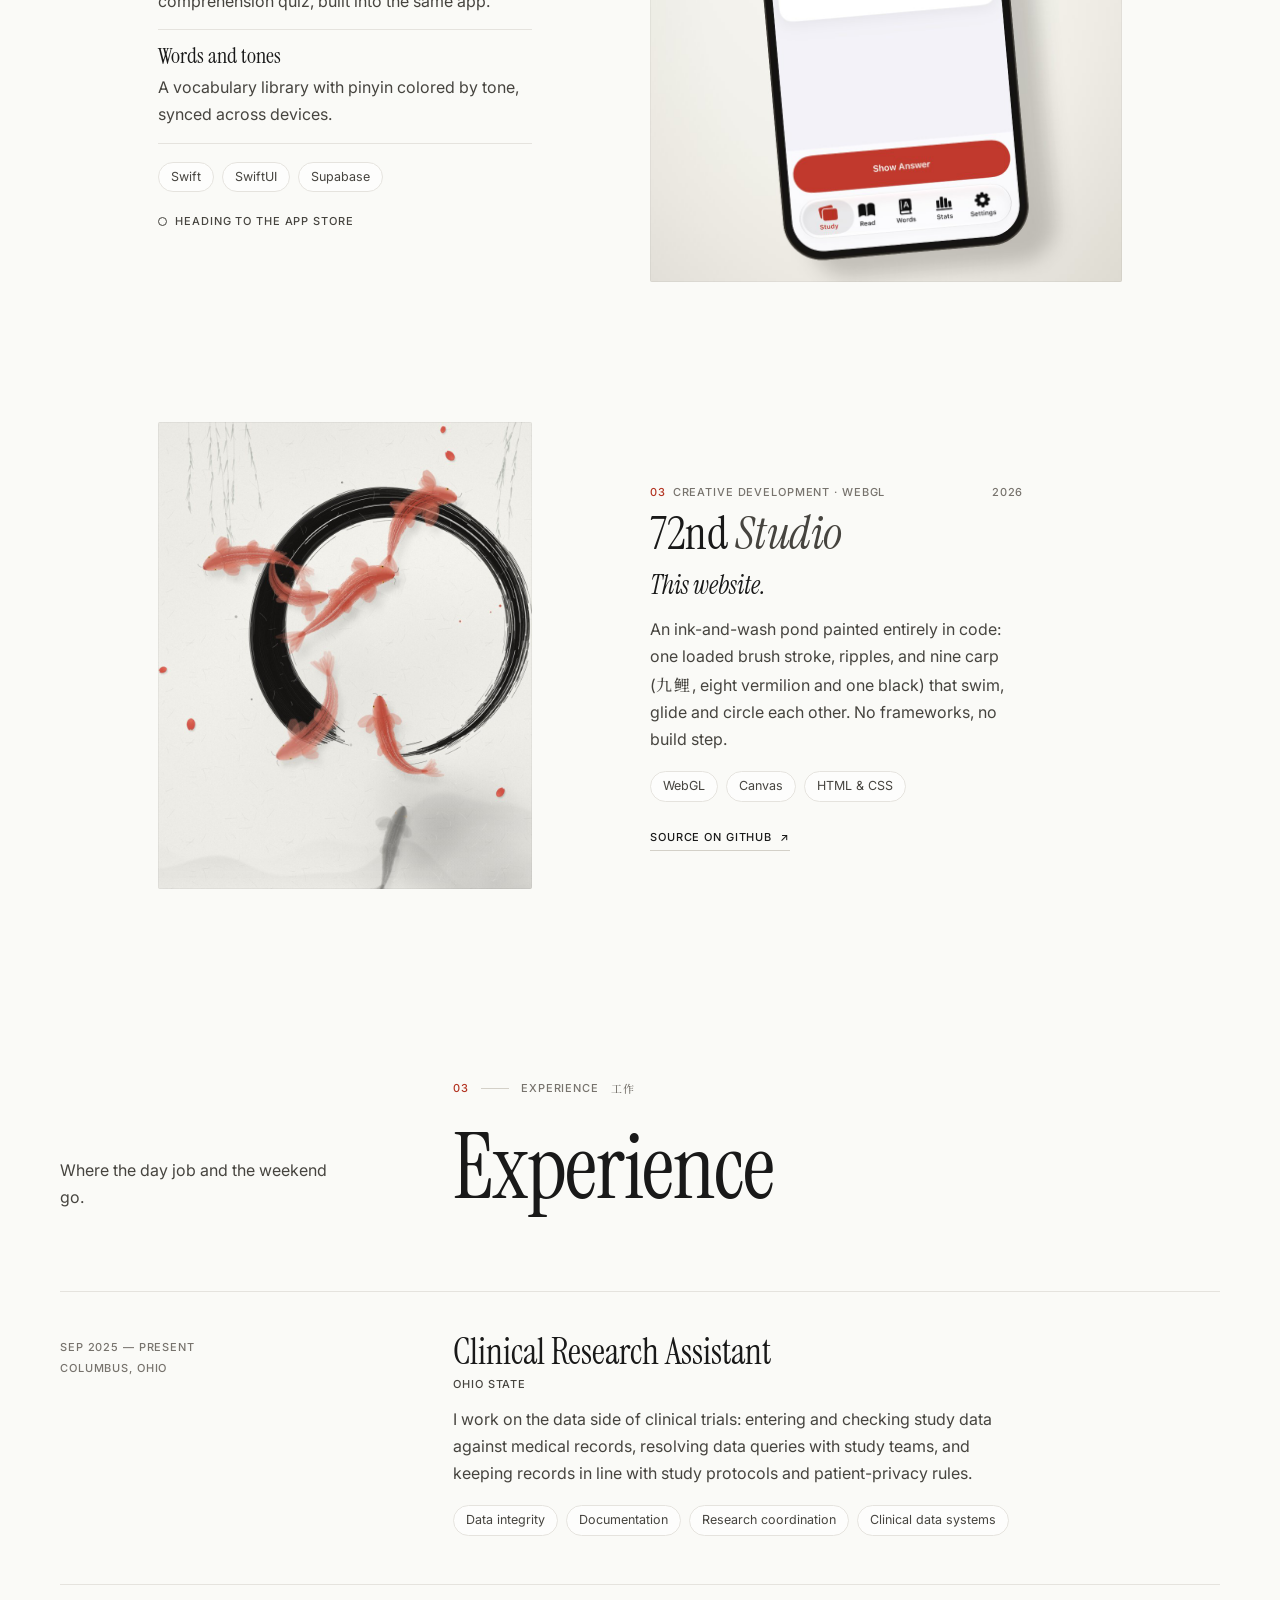
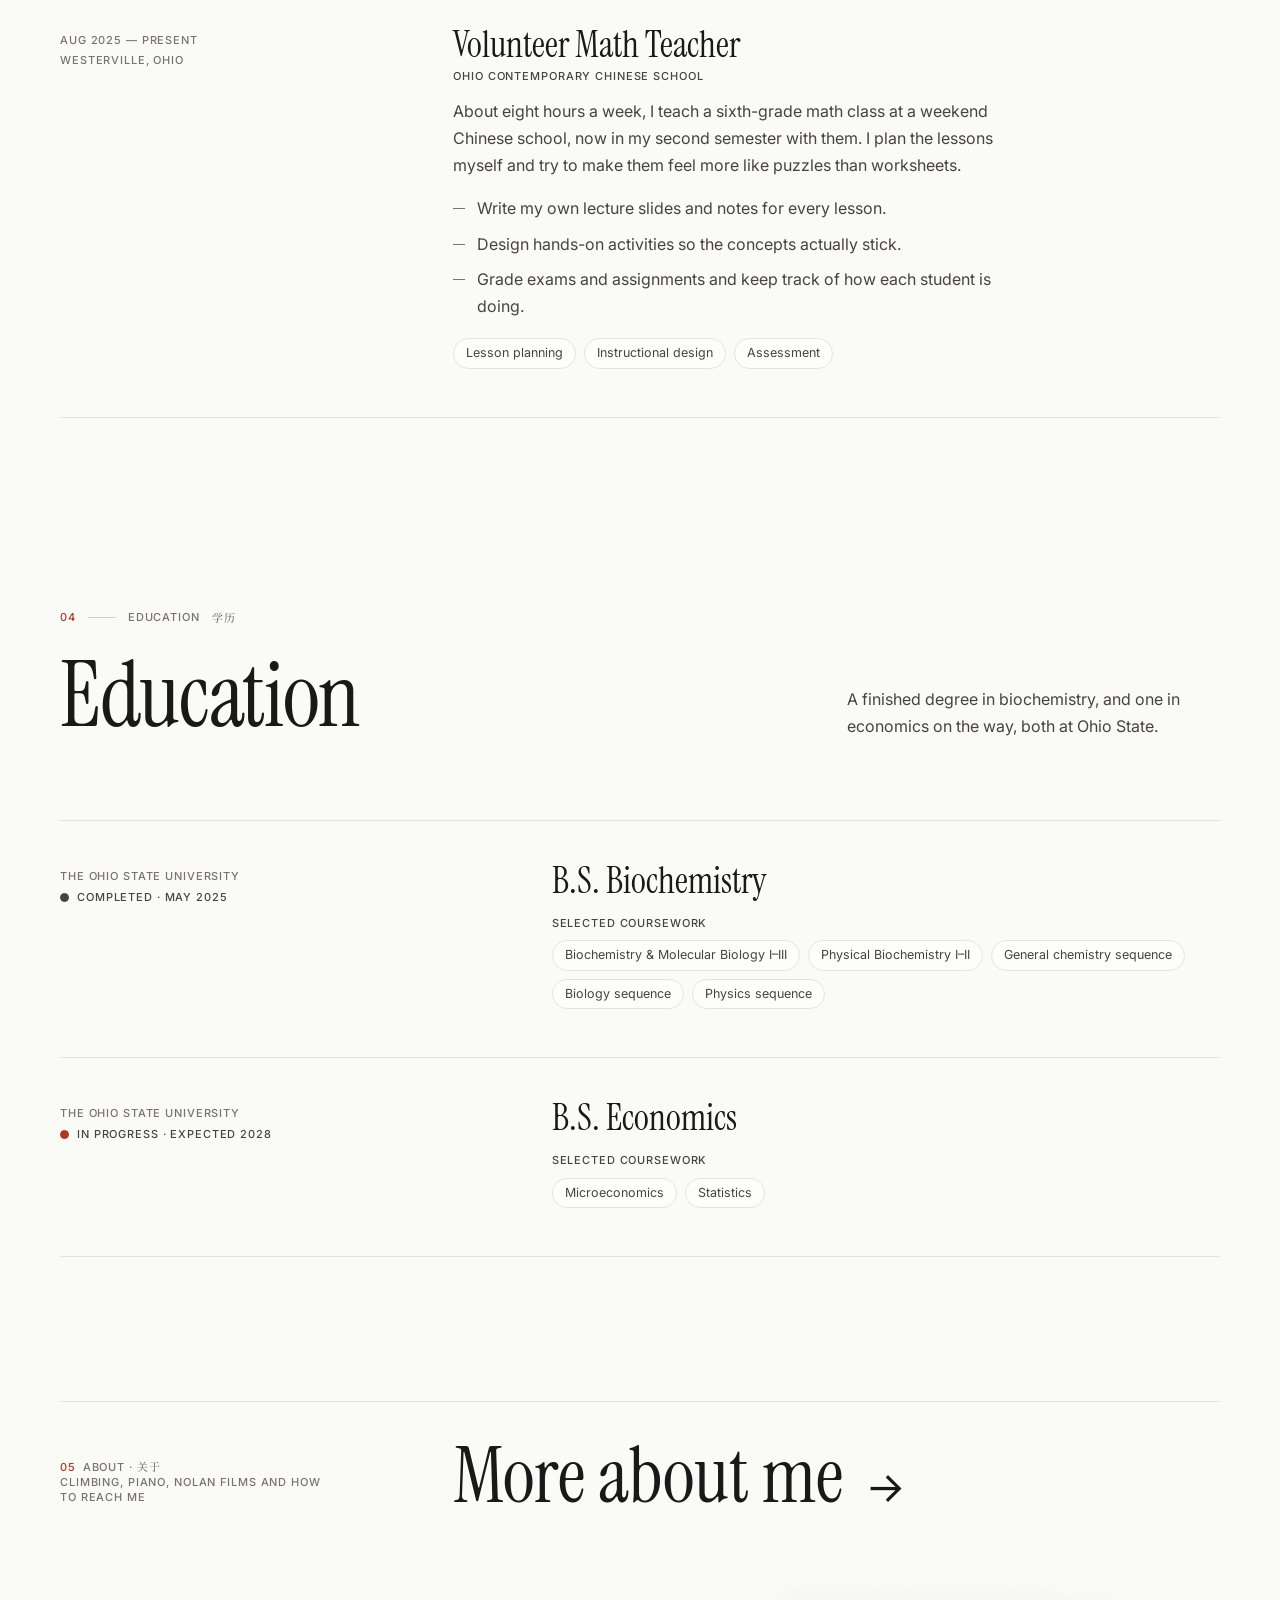
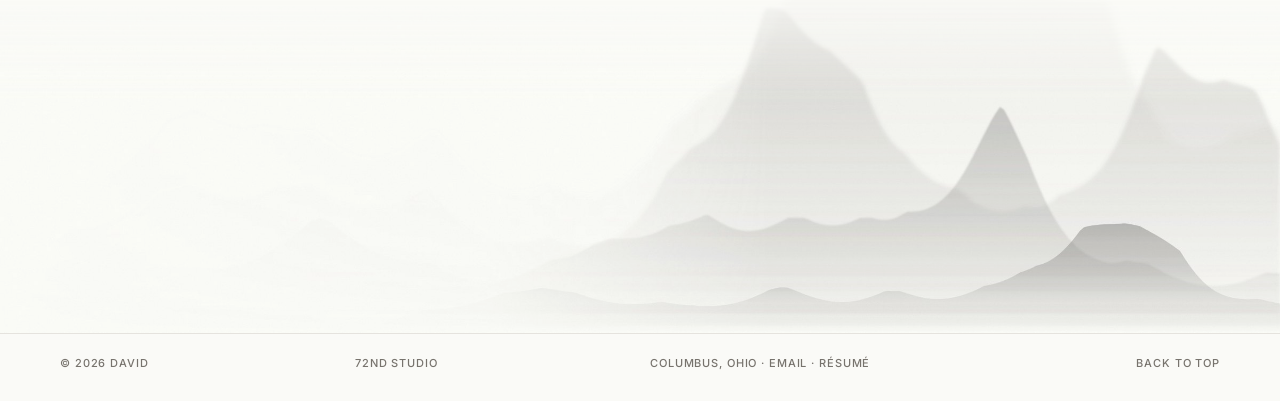
==== commit c860ea65: "Fix LinkedIn link Co-Authored-By: Claude Opus 5.5 <noreply@anthropic.com> Claude-Session: https://cl" ====
--- a/index.html
+++ b/index.html
@@ -118,7 +118,7 @@
   <a class="head-name" href="#top" aria-label="David, 72nd Studio, back to top"><span class="seal" aria-hidden="true">鲤</span><span>David<br>72nd Studio</span></a>
   <nav class="head-social social" aria-label="Find me online">
     <a href="mailto:davidxhvance@gmail.com" aria-label="Email me" title="Email me"><svg viewBox="0 0 24 24" aria-hidden="true" fill="none" stroke="currentColor" stroke-width="1.6" stroke-linecap="round" stroke-linejoin="round"><path d="M4 4h16c1.1 0 2 .9 2 2v12c0 1.1-.9 2-2 2H4c-1.1 0-2-.9-2-2V6c0-1.1.9-2 2-2z"/><polyline points="22,6 12,13 2,6"/></svg></a>
-    <a href="https://www.linkedin.com/in/your-profile" aria-label="LinkedIn" title="LinkedIn" target="_blank" rel="noopener"><svg viewBox="0 0 24 24" aria-hidden="true" fill="none" stroke="currentColor" stroke-width="1.6" stroke-linecap="round" stroke-linejoin="round"><path d="M16 8a6 6 0 0 1 6 6v7h-4v-7a2 2 0 0 0-4 0v7h-4v-7a6 6 0 0 1 6-6z"/><rect x="2" y="9" width="4" height="12"/><circle cx="4" cy="4" r="2"/></svg></a>
+    <a href="https://www.linkedin.com/in/dxvance" aria-label="LinkedIn" title="LinkedIn" target="_blank" rel="noopener"><svg viewBox="0 0 24 24" aria-hidden="true" fill="none" stroke="currentColor" stroke-width="1.6" stroke-linecap="round" stroke-linejoin="round"><path d="M16 8a6 6 0 0 1 6 6v7h-4v-7a2 2 0 0 0-4 0v7h-4v-7a6 6 0 0 1 6-6z"/><rect x="2" y="9" width="4" height="12"/><circle cx="4" cy="4" r="2"/></svg></a>
     <a href="https://github.com/dxvance" aria-label="GitHub" title="GitHub" target="_blank" rel="noopener"><svg viewBox="0 0 24 24" aria-hidden="true" fill="none" stroke="currentColor" stroke-width="1.6" stroke-linecap="round" stroke-linejoin="round"><path d="M9 19c-5 1.5-5-2.5-7-3m14 6v-3.87a3.37 3.37 0 0 0-.94-2.61c3.14-.35 6.44-1.54 6.44-7A5.44 5.44 0 0 0 20 4.77 5.07 5.07 0 0 0 19.91 1S18.73.65 16 2.48a13.38 13.38 0 0 0-7 0C6.27.65 5.09 1 5.09 1A5.07 5.07 0 0 0 5 4.77a5.44 5.44 0 0 0-1.5 3.78c0 5.42 3.3 6.61 6.44 7A3.37 3.37 0 0 0 9 18.13V22"/></svg></a>
     <a href="https://www.instagram.com/dxvance" aria-label="Instagram" title="Instagram" target="_blank" rel="noopener"><svg viewBox="0 0 24 24" aria-hidden="true" fill="none" stroke="currentColor" stroke-width="1.6" stroke-linecap="round" stroke-linejoin="round"><rect x="2" y="2" width="20" height="20" rx="5"/><path d="M16 11.37A4 4 0 1 1 12.63 8 4 4 0 0 1 16 11.37z"/><line x1="17.5" y1="6.5" x2="17.51" y2="6.5"/></svg></a>
   </nav>
@@ -145,7 +145,7 @@
   </nav>
   <nav class="social" aria-label="Find me online">
     <a href="mailto:davidxhvance@gmail.com" aria-label="Email me" title="Email me"><svg viewBox="0 0 24 24" aria-hidden="true" fill="none" stroke="currentColor" stroke-width="1.6" stroke-linecap="round" stroke-linejoin="round"><path d="M4 4h16c1.1 0 2 .9 2 2v12c0 1.1-.9 2-2 2H4c-1.1 0-2-.9-2-2V6c0-1.1.9-2 2-2z"/><polyline points="22,6 12,13 2,6"/></svg></a>
-    <a href="https://www.linkedin.com/in/your-profile" aria-label="LinkedIn" title="LinkedIn" target="_blank" rel="noopener"><svg viewBox="0 0 24 24" aria-hidden="true" fill="none" stroke="currentColor" stroke-width="1.6" stroke-linecap="round" stroke-linejoin="round"><path d="M16 8a6 6 0 0 1 6 6v7h-4v-7a2 2 0 0 0-4 0v7h-4v-7a6 6 0 0 1 6-6z"/><rect x="2" y="9" width="4" height="12"/><circle cx="4" cy="4" r="2"/></svg></a>
+    <a href="https://www.linkedin.com/in/dxvance" aria-label="LinkedIn" title="LinkedIn" target="_blank" rel="noopener"><svg viewBox="0 0 24 24" aria-hidden="true" fill="none" stroke="currentColor" stroke-width="1.6" stroke-linecap="round" stroke-linejoin="round"><path d="M16 8a6 6 0 0 1 6 6v7h-4v-7a2 2 0 0 0-4 0v7h-4v-7a6 6 0 0 1 6-6z"/><rect x="2" y="9" width="4" height="12"/><circle cx="4" cy="4" r="2"/></svg></a>
     <a href="https://github.com/dxvance" aria-label="GitHub" title="GitHub" target="_blank" rel="noopener"><svg viewBox="0 0 24 24" aria-hidden="true" fill="none" stroke="currentColor" stroke-width="1.6" stroke-linecap="round" stroke-linejoin="round"><path d="M9 19c-5 1.5-5-2.5-7-3m14 6v-3.87a3.37 3.37 0 0 0-.94-2.61c3.14-.35 6.44-1.54 6.44-7A5.44 5.44 0 0 0 20 4.77 5.07 5.07 0 0 0 19.91 1S18.73.65 16 2.48a13.38 13.38 0 0 0-7 0C6.27.65 5.09 1 5.09 1A5.07 5.07 0 0 0 5 4.77a5.44 5.44 0 0 0-1.5 3.78c0 5.42 3.3 6.61 6.44 7A3.37 3.37 0 0 0 9 18.13V22"/></svg></a>
     <a href="https://www.instagram.com/dxvance" aria-label="Instagram" title="Instagram" target="_blank" rel="noopener"><svg viewBox="0 0 24 24" aria-hidden="true" fill="none" stroke="currentColor" stroke-width="1.6" stroke-linecap="round" stroke-linejoin="round"><rect x="2" y="2" width="20" height="20" rx="5"/><path d="M16 11.37A4 4 0 1 1 12.63 8 4 4 0 0 1 16 11.37z"/><line x1="17.5" y1="6.5" x2="17.51" y2="6.5"/></svg></a>
   </nav>
